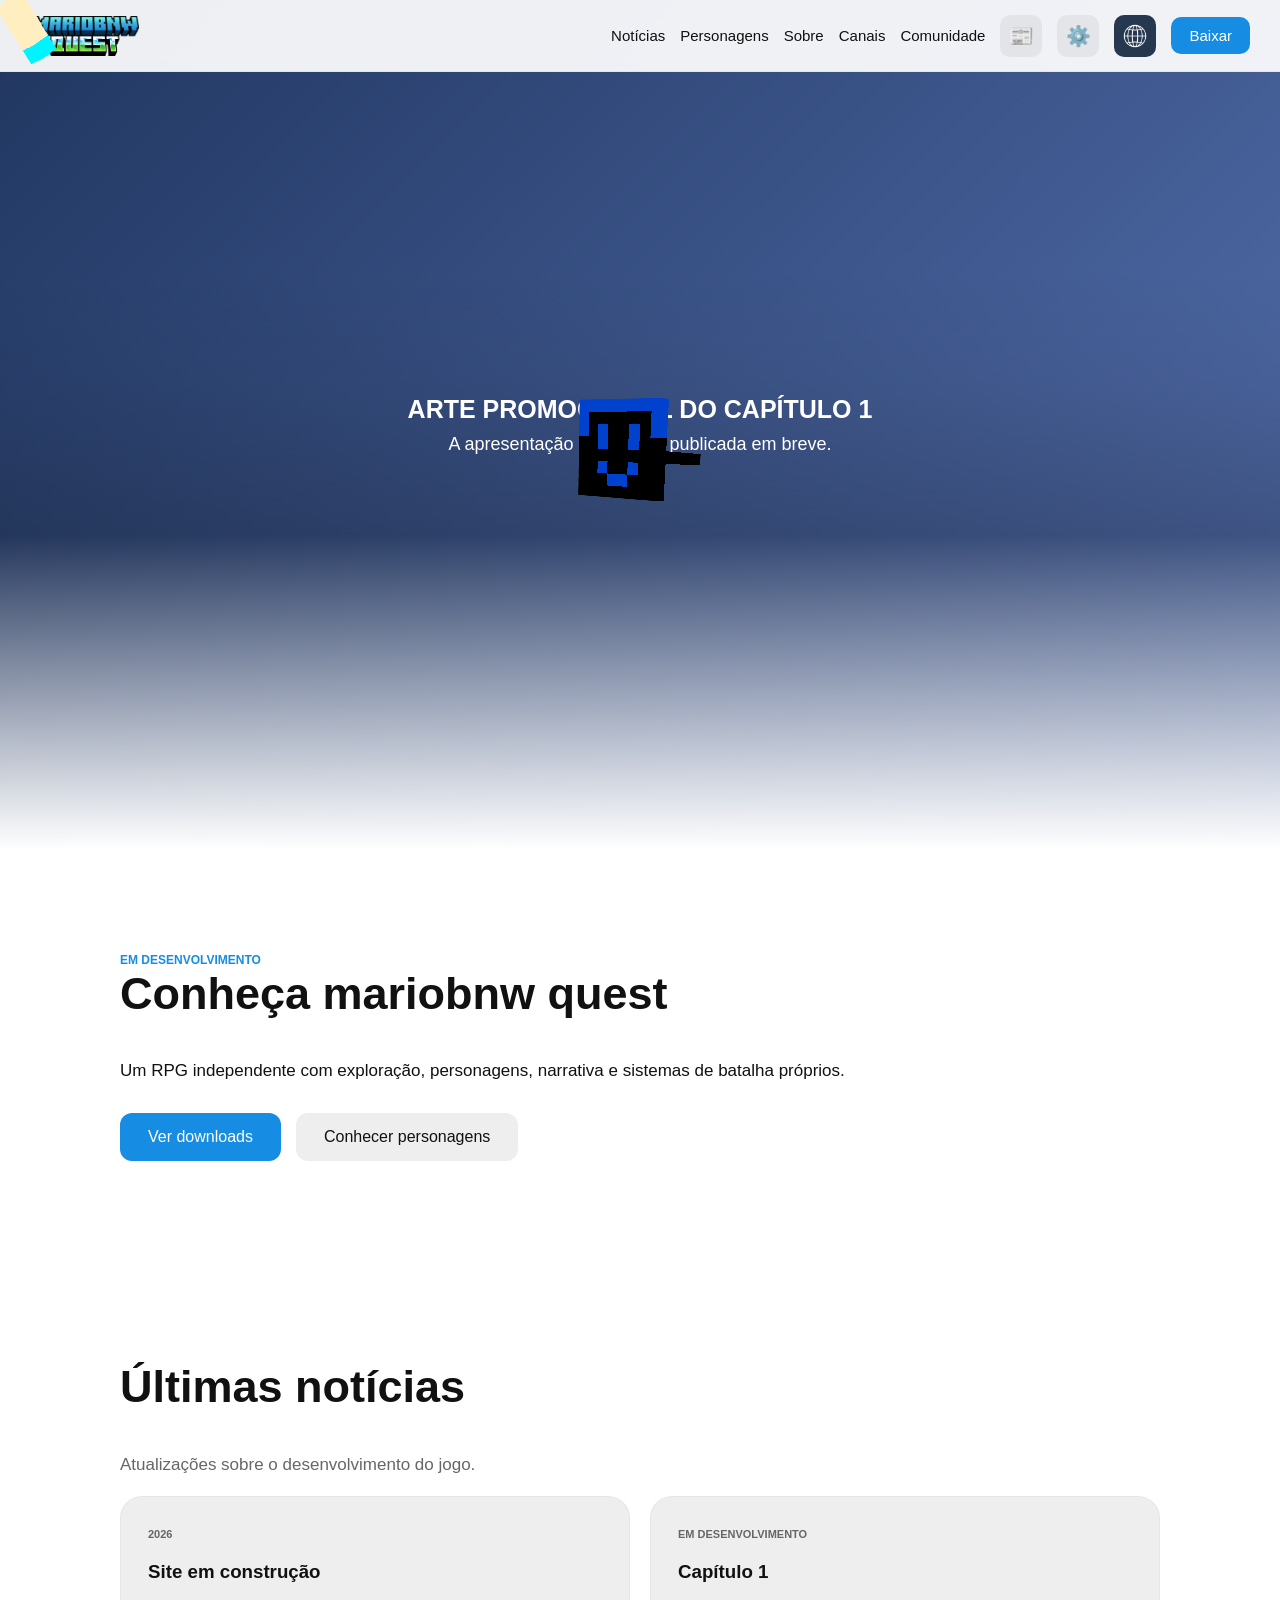
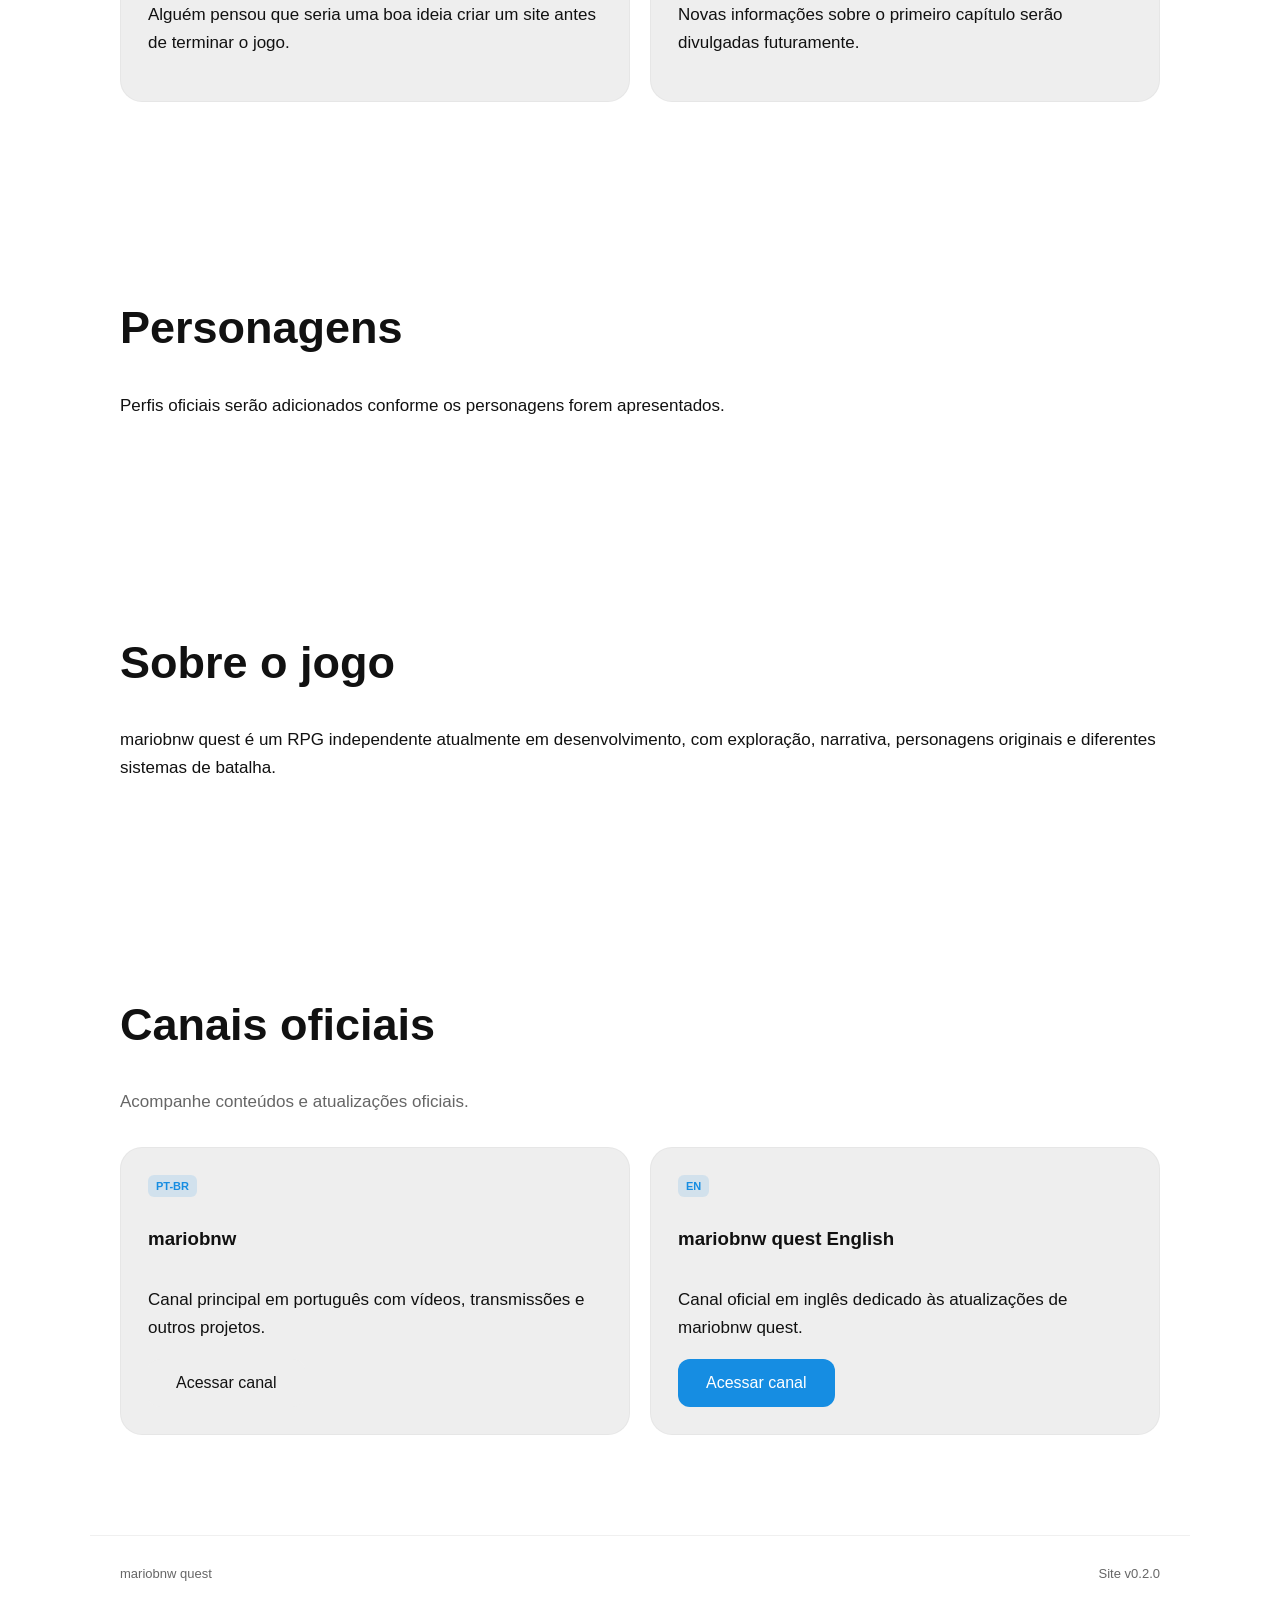
==== index.html @ d0051033 "index.html" ====
<!DOCTYPE html>
<html lang="pt-BR">

<head>
    <meta charset="UTF-8">

    <meta
        name="viewport"
        content="width=device-width, initial-scale=1.0, viewport-fit=cover"
    >

    <meta
        name="description"
        content="Site oficial de mariobnw quest, um RPG baseado em turnos inspirado na série Mario & Luigi."
    >

    <meta
        id="theme-color"
        name="theme-color"
        content="#168de2"
    >

    <title>mariobnw quest</title>

    <link
        id="favicon"
        rel="icon"
        type="image/png"
        href="images/favicon-aberto.png"
    >

    <link
        rel="apple-touch-icon"
        href="images/favicon-aberto.png"
    >

    <link
        rel="stylesheet"
        href="style.css"
    >
</head>


<body>

    <!-- =========================================
         TRANSIÇÃO SECRETA
    ========================================== -->

    <div
        id="transicao-secreta"
        aria-hidden="true"
    ></div>


    <!-- =========================================
         AVISO
    ========================================== -->

    <div
        id="aviso-erro"
        class="aviso-erro"
        aria-live="polite"
    >

        <div class="aviso-icone">
            !
        </div>

        <div class="aviso-texto">

            <strong id="aviso-titulo">
                Recurso indisponível
            </strong>

            <span id="aviso-descricao">
                Este recurso ainda não está disponível.
            </span>

        </div>

    </div>


    <!-- =========================================
         ÁUDIO
    ========================================== -->

    <audio
        id="som-erro"
        preload="auto"
    >
        <source
            src="Downloads/erro.mp3"
            type="audio/mpeg"
        >
    </audio>


    <audio
        id="som-click"
        preload="auto"
    >
        <source
            src="Downloads/minecraft-click-menu.mp3"
            type="audio/mpeg"
        >
    </audio>


    <!-- =========================================
         TOPO
    ========================================== -->

    <header class="topo">

        <a
            id="logo-link"
            class="logo-topo"
            href="#inicio"
            aria-label="Voltar ao início"
        >

            <img
                id="logo-site"
                src="images/logo-topo.png"
                alt="mariobnw quest"
                draggable="false"
            >

        </a>


        <nav>

            <a
                href="#noticias"
                data-i18n="menuNoticias"
            >
                Notícias
            </a>


            <a
                href="#personagens"
                data-i18n="menuPersonagens"
            >
                Personagens
            </a>


            <a
                href="#sobre"
                data-i18n="menuSobre"
            >
                Sobre
            </a>


            <a
                href="#canais"
                data-i18n="menuCanais"
            >
                Canais
            </a>


            <button
                id="abrir-comunidade"
                class="link-menu"
                type="button"
                data-i18n="menuComunidade"
            >
                Comunidade
            </button>


            <!-- DEVLOG -->

            <button
                id="abrir-devlog"
                class="botao-hud"
                type="button"
                aria-label="Devlog"
                title="Devlog"
            >
                📰
            </button>


            <!-- CONFIGURAÇÕES -->

            <button
                id="abrir-configuracoes"
                class="botao-hud"
                type="button"
                aria-label="Configurações"
                title="Configurações"
            >
                ⚙️
            </button>


            <!-- IDIOMA -->

            <div class="idioma-container">

                <button
                    id="botao-idioma"
                    class="botao-idioma"
                    type="button"
                    aria-label="Selecionar idioma"
                >

                    <img
                        src="images/globo.png"
                        alt=""
                        draggable="false"
                    >

                </button>


                <div
                    id="menu-idioma"
                    class="menu-idioma"
                >

                    <button
                        class="opcao-idioma"
                        data-lang="pt"
                        type="button"
                    >

                        <img
                            src="images/bandeira-brasil.webp"
                            alt="Brasil"
                        >

                        <span>
                            Português
                        </span>

                    </button>


                    <button
                        class="opcao-idioma"
                        data-lang="en"
                        type="button"
                    >

                        <img
                            src="images/bandeira-eua.png"
                            alt="United States"
                        >

                        <span>
                            English
                        </span>

                    </button>

                </div>

            </div>


            <!-- DOWNLOAD -->

            <button
                id="abrir-downloads"
                class="menu-download"
                type="button"
                data-i18n="menuBaixar"
            >
                Baixar
            </button>

        </nav>

    </header>


    <!-- =========================================
         SITE
    ========================================== -->

    <main id="conteudo-site">


        <!-- HERO -->

        <section
            class="hero"
            id="inicio"
        >

            <div class="hero-conteudo">

                <p data-i18n="heroTitulo">
                    ARTE PROMOCIONAL DO CAPÍTULO 1
                </p>

                <span data-i18n="heroTexto">
                    A apresentação oficial será publicada em breve.
                </span>

            </div>

        </section>


        <!-- INTRO -->

        <section class="conteudo">

            <span
                class="mini-etiqueta"
                data-i18n="projetoEtiqueta"
            >
                EM DESENVOLVIMENTO
            </span>


            <h2 data-i18n="bemVindo">
                Conheça mariobnw quest
            </h2>


            <p data-i18n="descricaoInicial">
                Um RPG baseado em turnos inspirado na série Mario & Luigi,
                com personagens, história e sistemas próprios.
            </p>


            <div class="botoes">

                <button
                    id="botao-ver-downloads"
                    class="botao botao-principal"
                    type="button"
                    data-i18n="botaoBaixar"
                >
                    Ver downloads
                </button>


                <a
                    class="botao"
                    href="#personagens"
                    data-i18n="botaoPersonagens"
                >
                    Conhecer personagens
                </a>

            </div>

        </section>


        <!-- =========================================
             NOTÍCIAS
        ========================================== -->

        <section
            class="conteudo"
            id="noticias"
        >

            <h2 data-i18n="noticiasTitulo">
                Últimas notícias
            </h2>


            <p
                class="secao-descricao"
                data-i18n="noticiasDescricao"
            >
                Atualizações sobre o desenvolvimento do jogo.
            </p>


            <div class="cards">

                <article class="card">

                    <span class="card-data">
                        2026
                    </span>

                    <h3 data-i18n="noticia1Titulo">
                        Site em construção
                    </h3>

                    <p data-i18n="noticia1Texto">
                        Alguém pensou que seria uma boa ideia criar
                        um site antes de terminar o jogo.
                    </p>

                </article>


                <article class="card">

                    <span
                        class="card-data"
                        data-i18n="noticia2Etiqueta"
                    >
                        EM DESENVOLVIMENTO
                    </span>

                    <h3 data-i18n="noticia2Titulo">
                        Capítulo 1
                    </h3>

                    <p data-i18n="noticia2Texto">
                        Novas informações sobre o primeiro capítulo
                        serão divulgadas futuramente.
                    </p>

                </article>

            </div>

        </section>


        <!-- =========================================
             PERSONAGENS
        ========================================== -->

        <section
            class="conteudo"
            id="personagens"
        >

            <h2 data-i18n="personagensTitulo">
                Personagens
            </h2>

            <p data-i18n="personagensTexto">
                Perfis oficiais serão adicionados conforme
                os personagens forem apresentados.
            </p>

        </section>


        <!-- =========================================
             SOBRE
        ========================================== -->

        <section
            class="conteudo"
            id="sobre"
        >

            <h2 data-i18n="sobreTitulo">
                Sobre o jogo
            </h2>

            <p data-i18n="sobreTexto">
                mariobnw quest é um RPG baseado em turnos inspirado
                na série Mario & Luigi, com personagens, história
                e sistemas próprios.
            </p>

        </section>


        <!-- =========================================
             CANAIS
        ========================================== -->

        <section
            class="conteudo"
            id="canais"
        >

            <h2 data-i18n="canaisTitulo">
                Canais oficiais
            </h2>


            <p
                class="secao-descricao"
                data-i18n="canaisTexto"
            >
                Acompanhe conteúdos e atualizações oficiais.
            </p>


            <div class="cards canais-grid">

                <article class="card canal-card">

                    <span class="canal-idioma">
                        PT-BR
                    </span>

                    <h3>
                        mariobnw
                    </h3>

                    <p data-i18n="canalPrincipalTexto">
                        Canal principal em português com vídeos,
                        transmissões e outros projetos.
                    </p>

                    <a
                        class="botao"
                        href="https://youtube.com/@mariobnw"
                        target="_blank"
                        rel="noopener noreferrer"
                        data-i18n="verCanal"
                    >
                        Acessar canal
                    </a>

                </article>


                <article class="card canal-card">

                    <span class="canal-idioma">
                        EN
                    </span>

                    <h3>
                        mariobnw quest English
                    </h3>

                    <p data-i18n="canalEnglishTexto">
                        Canal oficial em inglês dedicado às
                        atualizações de mariobnw quest.
                    </p>

                    <a
                        class="botao botao-principal"
                        href="https://youtube.com/@bnw_quest_english"
                        target="_blank"
                        rel="noopener noreferrer"
                        data-i18n="visitarCanalEnglish"
                    >
                        Acessar canal
                    </a>

                </article>

            </div>

        </section>

    </main>


    <!-- =========================================
         RODAPÉ
    ========================================== -->

    <footer class="rodape-site">

        <span>
            mariobnw quest
        </span>

        <span id="versao-site">
            Site v0.3.0
        </span>

    </footer>


    <!-- =========================================
         COMUNIDADE
    ========================================== -->

    <div
        id="overlay-comunidade"
        class="overlay-modal"
        aria-hidden="true"
    >

        <div
            id="modal-comunidade"
            class="modal-base"
        >

            <button
                id="fechar-comunidade"
                class="fechar-modal"
                type="button"
            >
                ×
            </button>


            <span
                class="modal-etiqueta"
                data-i18n="comunidadeEtiqueta"
            >
                COMUNIDADE
            </span>


            <h2 data-i18n="comunidadeTitulo">
                Comunidade
            </h2>


            <p
                class="modal-descricao"
                data-i18n="comunidadeTexto"
            >
                Acesse os espaços oficiais da comunidade.
            </p>


            <div class="opcoes-comunidade">

                <button
                    id="comunidade-youtube"
                    class="opcao-comunidade disponivel"
                    type="button"
                >

                    <div class="icone-comunidade">

                        <img
                            src="images/youtube.png"
                            alt="YouTube"
                        >

                    </div>

                    <strong>
                        YouTube
                    </strong>

                    <span data-i18n="youtubeTexto">
                        Publicações, novidades e sugestões.
                    </span>

                    <small
                        class="status status-disponivel"
                        data-i18n="statusDisponivel"
                    >
                        DISPONÍVEL
                    </small>

                </button>


                <button
                    class="opcao-comunidade bloqueado recurso-bloqueado"
                    type="button"
                >

                    <div class="icone-comunidade">

                        <img
                            src="images/discord.png"
                            alt="Discord"
                        >

                    </div>

                    <strong>
                        Discord
                    </strong>

                    <span data-i18n="discordTexto">
                        Teorias, fanarts, sugestões e comunidade.
                    </span>

                    <small
                        class="status status-bloqueado"
                        data-i18n="comingSoon"
                    >
                        EM BREVE
                    </small>

                </button>

            </div>

        </div>

    </div>


    <!-- =========================================
         DEVLOG
    ========================================== -->

    <div
        id="overlay-devlog"
        class="overlay-modal"
        aria-hidden="true"
    >

        <div
            id="modal-devlog"
            class="modal-base modal-devlog"
        >

            <button
                id="fechar-devlog"
                class="fechar-modal"
                type="button"
            >
                ×
            </button>


            <span class="modal-etiqueta">
                DEVLOG
            </span>


            <h2 data-i18n="devlogTitulo">
                Diário de desenvolvimento
            </h2>


            <p
                class="modal-descricao"
                data-i18n="devlogDescricao"
            >
                Atualizações sobre o desenvolvimento
                de mariobnw quest e seu site.
            </p>


            <div class="devlog-progresso">

                <span data-i18n="devlogDemo">
                    Demo Beta 0.1
                </span>

                <strong id="devlog-progresso">
                    0%
                </strong>

            </div>


            <div class="devlog-lista">

                <article class="devlog-post">

                    <span class="devlog-data">
                        28/09/2026
                    </span>

                    <h3 data-i18n="devlogPost1Titulo">
                        Site v0.3.0
                    </h3>

                    <p data-i18n="devlogPost1Texto">
                        Configurações, Devlog, central de downloads,
                        melhorias mobile e novos detalhes interativos.
                    </p>

                </article>


                <article class="devlog-post">

                    <span class="devlog-data">
                        28/09/2026
                    </span>

                    <h3 data-i18n="devlogPost2Titulo">
                        Demo Beta 0.1
                    </h3>

                    <p data-i18n="devlogPost2Texto">
                        A primeira build de teste está planejada,
                        mas seu desenvolvimento ainda não começou.
                    </p>

                </article>


                <article class="devlog-post">

                    <span class="devlog-data">
                        28/09/2026
                    </span>

                    <h3 data-i18n="devlogPost3Titulo">
                        Comunidade
                    </h3>

                    <p data-i18n="devlogPost3Texto">
                        A área de comunidade conecta o site
                        aos canais oficiais.
                    </p>

                </article>

            </div>

        </div>

    </div>


    <!-- =========================================
         DOWNLOADS
    ========================================== -->

    <div
        id="overlay-downloads"
        class="overlay-modal"
        aria-hidden="true"
    >

        <div
            id="modal-downloads"
            class="modal-base modal-downloads"
        >

            <button
                id="fechar-downloads"
                class="fechar-modal"
                type="button"
            >
                ×
            </button>


            <span
                class="modal-etiqueta"
                data-i18n="downloadsEtiqueta"
            >
                DOWNLOADS
            </span>


            <h2 data-i18n="downloadsTitulo">
                Downloads
            </h2>


            <p
                class="modal-descricao"
                data-i18n="downloadsDescricao"
            >
                Demos públicas e versões experimentais.
            </p>


            <!-- =====================================
                 DEMO PÚBLICA
            ====================================== -->

            <section class="download-bloco">

                <div class="download-bloco-topo">

                    <div>

                        <span class="build-tipo">
                            PUBLIC DEMO
                        </span>

                        <h3 data-i18n="demoPublicaTitulo">
                            Demo pública
                        </h3>

                    </div>


                    <span
                        class="build-status indisponivel"
                        data-i18n="statusEmDesenvolvimento"
                    >
                        EM DESENVOLVIMENTO
                    </span>

                </div>


                <p data-i18n="demoPublicaTexto">
                    A demo pública ainda não está disponível.
                </p>


                <div class="plataformas">

                    <span>
                        PC
                        <small data-i18n="plataformaPlanejada">
                            PLANEJADO
                        </small>
                    </span>


                    <span>
                        Android
                        <small data-i18n="plataformaPlanejada">
                            PLANEJADO
                        </small>
                    </span>


                    <span class="plataforma-nao">
                        Linux
                        <small data-i18n="plataformaNaoPlanejada">
                            NÃO PLANEJADO AINDA
                        </small>
                    </span>


                    <span class="plataforma-nao">
                        macOS
                        <small data-i18n="plataformaNaoPlanejada">
                            NÃO PLANEJADO AINDA
                        </small>
                    </span>

                </div>


                <button
                    id="botao-demo-indisponivel"
                    class="botao botao-bloqueado"
                    type="button"
                    data-i18n="downloadIndisponivel"
                >
                    INDISPONÍVEL
                </button>

            </section>


            <!-- =====================================
                 BETA 0.1
            ====================================== -->

            <section class="download-bloco">

                <div class="download-bloco-topo">

                    <div>

                        <span class="build-tipo">
                            TEST BUILD
                        </span>

                        <h3>
                            Demo Beta 0.1
                        </h3>

                    </div>


                    <span
                        class="build-status indisponivel"
                        data-i18n="buildStatus"
                    >
                        INDISPONÍVEL
                    </span>

                </div>


                <p data-i18n="buildDescricao">
                    Primeira build de teste planejada
                    para mariobnw quest.
                </p>


                <!-- PROGRESSO -->

                <div class="progresso-demo">

                    <div class="progresso-cabecalho">

                        <strong data-i18n="progressoTitulo">
                            Progresso da Demo Beta 0.1
                        </strong>

                        <span id="progresso-porcentagem">
                            0%
                        </span>

                    </div>


                    <div class="progresso-barra">

                        <div
                            id="progresso-preenchimento"
                            class="progresso-preenchimento"
                        ></div>

                    </div>


                    <span
                        id="progresso-status"
                        class="progresso-status"
                    >
                        O desenvolvimento ainda não começou.
                    </span>

                </div>


                <!-- AVISO DAS PLATAFORMAS -->

                <div class="build-aviso-plataforma">

                    <strong data-i18n="buildPlataformasTitulo">
                        Sobre plataformas das builds de teste
                    </strong>

                    <p data-i18n="buildPlataformasTexto">
                        As builds beta normais serão disponibilizadas
                        apenas para PC. Android, Linux e macOS não receberão
                        essas versões, exceto em builds específicas
                        anunciadas separadamente.
                    </p>

                </div>


                <!-- INFORMAÇÕES -->

                <div class="build-info">

                    <div>

                        <strong data-i18n="buildObjetivoTitulo">
                            Objetivo
                        </strong>

                        <p data-i18n="buildObjetivoTexto">
                            Testar a base da demo, incluindo movimentação,
                            interface inicial e sistemas fundamentais.
                        </p>

                    </div>


                    <div>

                        <strong data-i18n="buildChangelogTitulo">
                            Changelog
                        </strong>

                        <ul>

                            <li data-i18n="buildChangelog1">
                                Estrutura inicial da demo.
                            </li>

                            <li data-i18n="buildChangelog2">
                                Sistemas básicos.
                            </li>

                            <li data-i18n="buildChangelog3">
                                Conteúdo visual provisório.
                            </li>

                        </ul>

                    </div>


                    <div>

                        <strong data-i18n="buildBugsTitulo">
                            Bugs conhecidos
                        </strong>

                        <p data-i18n="buildBugsTexto">
                            A build ainda não foi criada.
                        </p>

                    </div>

                </div>


                <!-- PLATAFORMAS DA BETA -->

                <div class="plataformas">

                    <span>

                        PC

                        <small data-i18n="statusIndisponivel">
                            INDISPONÍVEL
                        </small>

                    </span>


                    <span class="plataforma-nao">

                        Android

                        <small data-i18n="betaNaoDisponivel">
                            NÃO DISPONÍVEL
                        </small>

                    </span>


                    <span class="plataforma-nao">

                        Linux

                        <small data-i18n="betaNaoDisponivel">
                            NÃO DISPONÍVEL
                        </small>

                    </span>


                    <span class="plataforma-nao">

                        macOS

                        <small data-i18n="betaNaoDisponivel">
                            NÃO DISPONÍVEL
                        </small>

                    </span>

                </div>


                <button
                    id="botao-build-indisponivel"
                    class="botao botao-bloqueado"
                    type="button"
                    data-i18n="buildBotao"
                >
                    INDISPONÍVEL
                </button>

            </section>

        </div>

    </div>


    <!-- =========================================
         CONFIGURAÇÕES
    ========================================== -->

    <div
        id="overlay-configuracoes"
        class="overlay-modal"
        aria-hidden="true"
    >

        <div
            id="modal-configuracoes"
            class="modal-base modal-configuracoes"
        >

            <button
                id="fechar-configuracoes"
                class="fechar-modal"
                type="button"
            >
                ×
            </button>


            <span
                class="modal-etiqueta"
                data-i18n="configEtiqueta"
            >
                CONFIGURAÇÕES
            </span>


            <h2 data-i18n="configTitulo">
                Configurações
            </h2>


            <div class="lista-configuracoes">

                <!-- SOM -->

                <div class="config-item">

                    <div>

                        <strong data-i18n="configSomTitulo">
                            Sons
                        </strong>

                        <span data-i18n="configSomTexto">
                            Sons de clique e efeitos sonoros.
                        </span>

                    </div>


                    <button
                        id="toggle-som"
                        class="toggle-config ativo"
                        type="button"
                    >
                        ON
                    </button>

                </div>


                <!-- EFEITOS -->

                <div class="config-item">

                    <div>

                        <strong data-i18n="configEfeitosTitulo">
                            Efeitos
                        </strong>

                        <span data-i18n="configEfeitosTexto">
                            Animações, tremores e efeitos visuais.
                        </span>

                    </div>


                    <button
                        id="toggle-efeitos"
                        class="toggle-config ativo"
                        type="button"
                    >
                        ON
                    </button>

                </div>


                <!-- TEMA SECRETO -->

                <div
                    id="config-tema"
                    class="config-item config-tema oculto"
                >

                    <div>

                        <strong data-i18n="configTemaTitulo">
                            Tema
                        </strong>

                        <span data-i18n="configTemaTexto">
                            Escolha a identidade visual do site.
                        </span>

                    </div>


                    <div class="botoes-tema">

                        <button
                            id="tema-mariobnw"
                            class="tema-botao"
                            type="button"
                        >
                            mariobnw
                        </button>


                        <button
                            id="tema-uno"
                            class="tema-botao"
                            type="button"
                        >
                            mario.uno
                        </button>

                    </div>

                </div>

            </div>


            <!-- 10 CLIQUES AQUI -->

            <div
                id="rodape-configuracoes"
                class="rodape-configuracoes"
            >

                <span id="versao-configuracoes">
                    mariobnw quest • Site v0.3.0
                </span>

            </div>

        </div>

    </div>


    <!-- =========================================
         BNW
    ========================================== -->

    <div id="bnw-container">

        <img
            id="mascara-bnw"
            src="images/mascara-normal.png"
            alt="Máscara do mariobnw"
            draggable="false"
        >

    </div>


    <!-- =========================================
         MÃO
    ========================================== -->

    <div id="cursor-mao">

        <img
            id="cursor-imagem"
            src="images/mouse-normal.png"
            alt=""
            draggable="false"
        >

    </div>


    <script src="script.js"></script>

</body>

</html>
---- style.css ----
/* ==========================================
   CORES
========================================== */

:root {

    --fundo: #ffffff;

    --texto: #111111;

    --texto-secundario: #666666;

    --topo:
        rgba(255,255,255,0.92);

    --card:
        #eeeeee;

    --fade-final:
        #ffffff;

    --azul:
        #168de2;

    --azul-hover:
        #32a8f8;

    --erro:
        #d93535;

    --erro-fundo:
        rgba(255,255,255,0.97);

}


/* DARK */

@media (prefers-color-scheme: dark) {

    :root {

        --fundo: #050505;

        --texto: #ffffff;

        --texto-secundario: #aaaaaa;

        --topo:
            rgba(10,10,14,0.93);

        --card:
            #181818;

        --fade-final:
            #050505;

        --erro-fundo:
            rgba(20,20,23,0.98);

    }

}


/* ==========================================
   TEMA VERDE
========================================== */

body.modo-secreto {

    --azul:
        #2fbd59;

    --azul-hover:
        #57df7c;

}


body.modo-secreto .hero {

    background:
        linear-gradient(
            135deg,
            #102d19,
            #3a9d5c
        );

}


body.modo-secreto .botao-idioma {

    background:
        #1d4228;

}


body.modo-secreto .card:hover {

    border-color:
        rgba(47,189,89,0.40);

}


/* ==========================================
   GERAL
========================================== */

* {

    box-sizing:
        border-box;

    cursor:
        none !important;

}


html {

    scroll-behavior:
        smooth;

}


body {

    margin:
        0;

    background:
        var(--fundo);

    color:
        var(--texto);

    font-family:
        Arial,
        Helvetica,
        sans-serif;

    overflow-x:
        hidden;

}


body.modal-aberto {

    overflow:
        hidden;

}


button,
a {

    font-family:
        inherit;

}


/* ==========================================
   TRANSIÇÃO PRETA
========================================== */

#transicao-secreta {

    position:
        fixed;

    inset:
        0;

    background:
        #000000;

    opacity:
        0;

    pointer-events:
        none;

    z-index:
        100000;

    transition:
        opacity 0.45s ease;

}


#transicao-secreta.ativa {

    opacity:
        1;

}


/* ==========================================
   AVISO
========================================== */

.aviso-erro {

    position:
        fixed;

    top:
        90px;

    left:
        50%;

    transform:
        translate(-50%,-25px)
        scale(0.96);

    display:
        flex;

    align-items:
        center;

    gap:
        14px;

    min-width:
        340px;

    max-width:
        calc(100vw - 40px);

    padding:
        14px 18px;

    background:
        var(--erro-fundo);

    color:
        var(--texto);

    border:
        1px solid
        rgba(128,128,128,0.18);

    border-left:
        5px solid
        var(--erro);

    border-radius:
        14px;

    box-shadow:
        0 14px 40px
        rgba(0,0,0,0.28);

    opacity:
        0;

    pointer-events:
        none;

    z-index:
        30000;

    transition:
        opacity 0.2s ease,
        transform 0.2s ease;

}


.aviso-erro.visivel {

    opacity:
        1;

    transform:
        translate(-50%,0)
        scale(1);

}


.aviso-icone {

    width:
        34px;

    height:
        34px;

    display:
        flex;

    align-items:
        center;

    justify-content:
        center;

    border-radius:
        50%;

    background:
        var(--erro);

    color:
        white;

    font-size:
        21px;

    font-weight:
        bold;

}


.aviso-texto {

    display:
        flex;

    flex-direction:
        column;

    gap:
        3px;

}


.aviso-texto span {

    color:
        var(--texto-secundario);

    font-size:
        13px;

}


/* ==========================================
   TOPO
========================================== */

.topo {

    position:
        fixed;

    top:
        0;

    left:
        0;

    width:
        100%;

    height:
        72px;

    display:
        flex;

    align-items:
        center;

    justify-content:
        space-between;

    padding:
        0 30px;

    background:
        var(--topo);

    backdrop-filter:
        blur(15px);

    border-bottom:
        1px solid
        rgba(128,128,128,0.10);

    z-index:
        1000;

}


/* LOGO */

.logo-topo {

    position:
        relative;

    display:
        flex;

    align-items:
        center;

    text-decoration:
        none;

}


.logo-topo img {

    height:
        40px;

    width:
        auto;

    display:
        block;

}


/* glitch da logo */

.logo-topo.logo-glitch img {

    animation:
        glitchLogo
        0.65s steps(2,end);

}


@keyframes glitchLogo {

    0% {

        transform:
            translate(0);

        filter:
            none;

    }

    15% {

        transform:
            translate(-5px,2px);

        filter:
            drop-shadow(
                4px 0 #ff00ff
            )
            drop-shadow(
                -4px 0 #00ffff
            );

    }

    35% {

        transform:
            translate(5px,-2px);

    }

    55% {

        transform:
            translate(-3px,0);

        filter:
            drop-shadow(
                3px 0 #00ff66
            )
            drop-shadow(
                -3px 0 #ff0055
            );

    }

    75% {

        transform:
            translate(3px,1px);

    }

    100% {

        transform:
            translate(0);

        filter:
            none;

    }

}


/* partículas */

.logo-particula {

    position:
        absolute;

    width:
        5px;

    height:
        5px;

    pointer-events:
        none;

    z-index:
        5000;

    animation:
        particulaGlitch
        0.6s ease-out
        forwards;

}


@keyframes particulaGlitch {

    from {

        opacity:
            1;

        transform:
            translate(0,0)
            scale(1);

    }

    to {

        opacity:
            0;

        transform:
            translate(
                var(--x),
                var(--y)
            )
            scale(0);

    }

}


/* NAV */

nav {

    display:
        flex;

    align-items:
        center;

    gap:
        15px;

}


nav > a,
.link-menu {

    color:
        var(--texto);

    background:
        none;

    border:
        none;

    padding:
        0;

    text-decoration:
        none;

    font-size:
        15px;

}


.menu-download {

    padding:
        10px 18px;

    border:
        none;

    background:
        var(--azul);

    color:
        white;

    border-radius:
        10px;

    font-size:
        15px;

}


/* HUD */

.botao-hud {

    width:
        42px;

    height:
        42px;

    display:
        flex;

    align-items:
        center;

    justify-content:
        center;

    border:
        none;

    border-radius:
        10px;

    background:
        rgba(128,128,128,0.12);

    color:
        var(--texto);

    font-size:
        20px;

}


/* ==========================================
   IDIOMA
========================================== */

.idioma-container {

    position:
        relative;

}


.botao-idioma {

    width:
        42px;

    height:
        42px;

    padding:
        7px;

    border:
        none;

    border-radius:
        10px;

    background:
        #26384f;

}


.botao-idioma img {

    width:
        100%;

    height:
        100%;

    object-fit:
        contain;

}


.menu-idioma {

    position:
        absolute;

    top:
        52px;

    right:
        0;

    width:
        195px;

    padding:
        8px;

    display:
        flex;

    flex-direction:
        column;

    gap:
        4px;

    background:
        var(--topo);

    border:
        1px solid
        rgba(128,128,128,0.18);

    border-radius:
        14px;

    box-shadow:
        0 14px 35px
        rgba(0,0,0,0.25);

    opacity:
        0;

    transform:
        translateY(-8px);

    pointer-events:
        none;

    transition:
        0.18s ease;

}


.menu-idioma.aberto {

    opacity:
        1;

    transform:
        translateY(0);

    pointer-events:
        auto;

}


.opcao-idioma {

    display:
        flex;

    align-items:
        center;

    gap:
        11px;

    padding:
        10px;

    border:
        none;

    border-radius:
        9px;

    background:
        transparent;

    color:
        var(--texto);

}


.opcao-idioma img {

    width:
        30px;

    height:
        20px;

    object-fit:
        cover;

}


/* ==========================================
   HERO
========================================== */

.hero {

    position:
        relative;

    min-height:
        850px;

    display:
        flex;

    align-items:
        center;

    justify-content:
        center;

    overflow:
        hidden;

    background:
        linear-gradient(
            135deg,
            #203660,
            #5874b4
        );

    transition:
        background 0.6s ease;

}


.hero-conteudo {

    position:
        relative;

    z-index:
        2;

    padding:
        30px;

    color:
        white;

    text-align:
        center;

}


.hero-conteudo p {

    margin:
        0 0 10px;

    font-size:
        25px;

    font-weight:
        bold;

}


.hero-conteudo span {

    font-size:
        18px;

}


.hero::after {

    content:
        "";

    position:
        absolute;

    left:
        0;

    bottom:
        0;

    width:
        100%;

    height:
        700px;

    background:
        linear-gradient(
            to bottom,
            transparent 0%,
            transparent 17%,
            rgba(0,0,0,0.06) 32%,
            rgba(0,0,0,0.22) 55%,
            var(--fade-final) 100%
        );

    pointer-events:
        none;

}


/* ==========================================
   CONTEÚDO
========================================== */

.conteudo {

    max-width:
        1100px;

    margin:
        auto;

    padding:
        100px 30px;

}


.conteudo h2 {

    margin-top:
        0;

    font-size:
        clamp(
            32px,
            5vw,
            45px
        );

}


.conteudo p {

    font-size:
        17px;

    line-height:
        1.65;

}


.secao-descricao {

    color:
        var(--texto-secundario);

    max-width:
        720px;

}


.mini-etiqueta {

    color:
        var(--azul);

    font-size:
        12px;

    font-weight:
        bold;

}


/* ==========================================
   BOTÕES
========================================== */

.botoes {

    display:
        flex;

    flex-wrap:
        wrap;

    gap:
        15px;

    margin-top:
        28px;

}


.botao {

    display:
        inline-block;

    padding:
        15px 28px;

    border:
        none;

    border-radius:
        12px;

    background:
        #eeeeee;

    color:
        #111111;

    text-decoration:
        none;

    font-size:
        16px;

}


.botao-principal {

    background:
        var(--azul);

    color:
        white;

}


.botao-bloqueado {

    background:
        #2a2a2a;

    color:
        #888888;

}


/* ==========================================
   CARDS
========================================== */

.cards {

    display:
        grid;

    grid-template-columns:
        repeat(
            auto-fit,
            minmax(280px,1fr)
        );

    gap:
        20px;

}


.card {

    padding:
        27px;

    background:
        var(--card);

    border:
        1px solid
        rgba(128,128,128,0.07);

    border-radius:
        22px;

}


.card-data {

    color:
        var(--texto-secundario);

    font-size:
        11px;

    font-weight:
        bold;

}


.canais-grid {

    margin-top:
        30px;

}


.canal-card {

    display:
        flex;

    flex-direction:
        column;

    align-items:
        flex-start;

}


.canal-card .botao {

    margin-top:
        auto;

}


.canal-idioma {

    padding:
        5px 8px;

    margin-bottom:
        13px;

    background:
        rgba(22,141,226,0.13);

    color:
        var(--azul);

    border-radius:
        6px;

    font-size:
        11px;

    font-weight:
        bold;

}


/* ==========================================
   RODAPÉ
========================================== */

.rodape-site {

    max-width:
        1100px;

    margin:
        auto;

    padding:
        30px;

    display:
        flex;

    justify-content:
        space-between;

    border-top:
        1px solid
        rgba(128,128,128,0.12);

    color:
        var(--texto-secundario);

    font-size:
        13px;

}


/* ==========================================
   MODAIS
========================================== */

.overlay-modal {

    position:
        fixed;

    inset:
        0;

    display:
        flex;

    align-items:
        center;

    justify-content:
        center;

    padding:
        30px;

    overflow-y:
        auto;

    -webkit-overflow-scrolling:
        touch;

    background:
        rgba(0,0,0,0.72);

    backdrop-filter:
        blur(8px);

    opacity:
        0;

    pointer-events:
        none;

    z-index:
        9000;

    transition:
        opacity 0.25s ease;

}


.overlay-modal.aberto {

    opacity:
        1;

    pointer-events:
        auto;

}


.modal-base {

    position:
        relative;

    width:
        min(850px,100%);

    padding:
        46px;

    background:
        #0d0f14;

    color:
        white;

    border:
        1px solid
        rgba(255,255,255,0.1);

    border-radius:
        30px;

    box-shadow:
        0 30px 90px
        rgba(0,0,0,0.55);

}


.fechar-modal {

    position:
        absolute;

    top:
        18px;

    right:
        20px;

    width:
        42px;

    height:
        42px;

    border:
        none;

    border-radius:
        50%;

    background:
        rgba(255,255,255,0.08);

    color:
        white;

    font-size:
        28px;

    z-index:
        50;

}


.modal-etiqueta {

    display:
        inline-block;

    padding:
        7px 11px;

    margin-bottom:
        13px;

    background:
        #20242d;

    border-radius:
        7px;

    color:
        #d4d4d4;

    font-size:
        12px;

    font-weight:
        bold;

}


.modal-base h2 {

    margin-top:
        0;

    font-size:
        clamp(
            32px,
            5vw,
            46px
        );

}


.modal-descricao {

    color:
        #aaaeb7;

    line-height:
        1.6;

}


/* ==========================================
   COMUNIDADE
========================================== */

.opcoes-comunidade {

    display:
        grid;

    grid-template-columns:
        repeat(2,1fr);

    gap:
        16px;

    margin-top:
        30px;

}


.opcao-comunidade {

    min-height:
        230px;

    display:
        flex;

    flex-direction:
        column;

    align-items:
        flex-start;

    gap:
        10px;

    padding:
        24px;

    border:
        1px solid
        rgba(255,255,255,0.08);

    border-radius:
        20px;

    background:
        #151821;

    color:
        white;

    text-align:
        left;

}


.opcao-comunidade.bloqueado {

    color:
        #777b84;

    background:
        #111216;

}


.icone-comunidade {

    width:
        72px;

    height:
        72px;

}


.icone-comunidade img {

    max-width:
        100%;

    max-height:
        100%;

}


.status {

    margin-top:
        auto;

    padding:
        6px 9px;

    border-radius:
        7px;

    font-size:
        10px;

    font-weight:
        bold;

}


.status-disponivel {

    background:
        rgba(31,177,92,0.15);

    color:
        #52dd8c;

}


.status-bloqueado {

    background:
        rgba(217,53,53,0.13);

    color:
        #d06060;

}


/* ==========================================
   DEVLOG
========================================== */

.modal-devlog {

    width:
        min(720px,100%);

}


.devlog-progresso {

    display:
        flex;

    align-items:
        center;

    justify-content:
        space-between;

    margin:
        28px 0;

    padding:
        16px 18px;

    border-radius:
        14px;

    background:
        #151821;

}


.devlog-progresso strong {

    color:
        var(--azul);

}


.devlog-lista {

    display:
        flex;

    flex-direction:
        column;

    gap:
        15px;

}


.devlog-post {

    padding:
        20px;

    background:
        #151821;

    border:
        1px solid
        rgba(255,255,255,0.06);

    border-radius:
        16px;

}


.devlog-post h3 {

    margin:
        7px 0;

}


.devlog-post p {

    margin:
        0;

    color:
        #a7abb3;

    line-height:
        1.55;

}


.devlog-data {

    color:
        var(--azul);

    font-size:
        11px;

    font-weight:
        bold;

}


/* ==========================================
   DOWNLOAD CENTER
========================================== */

.modal-downloads {

    width:
        min(900px,100%);

}


.download-bloco {

    margin-top:
        24px;

    padding:
        26px;

    background:
        #151821;

    border:
        1px solid
        rgba(255,255,255,0.07);

    border-radius:
        22px;

}


.download-bloco-topo {

    display:
        flex;

    align-items:
        flex-start;

    justify-content:
        space-between;

    gap:
        20px;

}


.download-bloco-topo h3 {

    margin:
        7px 0;

    font-size:
        25px;

}


.build-tipo {

    color:
        var(--azul);

    font-size:
        11px;

    font-weight:
        bold;

}


.build-status {

    padding:
        7px 10px;

    border-radius:
        8px;

    font-size:
        11px;

    font-weight:
        bold;

}


.build-status.indisponivel {

    color:
        #d06060;

    background:
        rgba(217,53,53,0.13);

}


/* PROGRESSO */

.progresso-demo {

    margin:
        28px 0;

}


.progresso-cabecalho {

    display:
        flex;

    justify-content:
        space-between;

    margin-bottom:
        10px;

}


#progresso-porcentagem {

    color:
        var(--azul);

    font-weight:
        bold;

}


.progresso-barra {

    height:
        14px;

    overflow:
        hidden;

    background:
        rgba(255,255,255,0.10);

    border-radius:
        999px;

}


.progresso-preenchimento {

    width:
        0%;

    height:
        100%;

    background:
        linear-gradient(
            90deg,
            var(--azul),
            var(--azul-hover)
        );

    border-radius:
        inherit;

    transition:
        width 0.7s ease;

}


.progresso-status {

    display:
        block;

    margin-top:
        8px;

    color:
        #999da6;

    font-size:
        13px;

}


/* ANDROID */

.build-aviso-plataforma {

    margin:
        24px 0;

    padding:
        17px;

    background:
        rgba(22,141,226,0.08);

    border:
        1px solid
        rgba(22,141,226,0.20);

    border-radius:
        14px;

}


.build-aviso-plataforma strong {

    color:
        var(--azul);

}


.build-aviso-plataforma p {

    margin-bottom:
        0;

    color:
        #a7abb3;

    font-size:
        14px;

}


/* INFO */

.build-info {

    display:
        grid;

    grid-template-columns:
        repeat(
            auto-fit,
            minmax(190px,1fr)
        );

    gap:
        14px;

}


.build-info > div {

    padding:
        17px;

    background:
        #111319;

    border-radius:
        14px;

}


.build-info p,
.build-info li {

    color:
        #9ea2aa;

    font-size:
        13px;

    line-height:
        1.5;

}


/* PLATAFORMAS */

.plataformas {

    display:
        flex;

    flex-wrap:
        wrap;

    gap:
        10px;

    margin:
        22px 0;

}


.plataformas > span {

    padding:
        10px 13px;

    background:
        #111319;

    border-radius:
        10px;

    font-weight:
        bold;

}


.plataformas small {

    margin-left:
        7px;

    color:
        #999da6;

    font-size:
        9px;

}


.plataforma-nao small {

    color:
        #d06060;

}


/* ==========================================
   CONFIGURAÇÕES
========================================== */

.modal-configuracoes {

    width:
        min(570px,100%);

}


.lista-configuracoes {

    display:
        flex;

    flex-direction:
        column;

    gap:
        12px;

    margin-top:
        28px;

}


.config-item {

    display:
        flex;

    align-items:
        center;

    justify-content:
        space-between;

    gap:
        20px;

    padding:
        18px;

    background:
        #151821;

    border-radius:
        16px;

}


.config-item > div:first-child {

    display:
        flex;

    flex-direction:
        column;

    gap:
        4px;

}


.config-item span {

    color:
        #999da6;

    font-size:
        13px;

}


.toggle-config {

    min-width:
        62px;

    padding:
        9px 12px;

    border:
        none;

    border-radius:
        999px;

    background:
        #333740;

    color:
        #a9adb5;

    font-weight:
        bold;

}


.toggle-config.ativo {

    background:
        var(--azul);

    color:
        white;

}


/* TEMA */

.config-tema.oculto {

    display:
        none;

}


.botoes-tema {

    display:
        flex;

    gap:
        8px;

}


.tema-botao {

    padding:
        9px 12px;

    border:
        1px solid
        rgba(255,255,255,0.1);

    border-radius:
        10px;

    background:
        #252932;

    color:
        white;

}


.tema-botao.ativo {

    background:
        var(--azul);

}


/* rodapé secreto */

.rodape-configuracoes {

    margin-top:
        28px;

    padding-top:
        18px;

    border-top:
        1px solid
        rgba(255,255,255,0.08);

    color:
        #656973;

    text-align:
        center;

    font-size:
        12px;

    user-select:
        none;

}


/* ==========================================
   BNW
========================================== */

#bnw-container {

    position:
        fixed;

    left:
        50%;

    top:
        50%;

    width:
        170px;

    height:
        170px;

    transform:
        translate(-50%,-50%);

    pointer-events:
        none;

    /*
       Modal fica acima,
       então o BNW escurece junto do fundo.
    */

    z-index:
        8000;

}


#mascara-bnw {

    position:
        absolute;

    width:
        72%;

    height:
        72%;

    left:
        14%;

    top:
        14%;

    object-fit:
        contain;

    image-rendering:
        pixelated;

}


#mascara-bnw.reagindo {

    transform:
        scale(1.12)
        rotate(4deg);

}


/* ==========================================
   MÃO
========================================== */

#cursor-mao {

    position:
        fixed;

    left:
        0;

    top:
        0;

    width:
        72px;

    height:
        72px;

    pointer-events:
        none;

    z-index:
        20000;

    transform:
        translate(-10px,-8px);

}


#cursor-imagem {

    width:
        100%;

    height:
        100%;

    object-fit:
        contain;

    image-rendering:
        pixelated;

}


#cursor-imagem.clicando {

    transform:
        scale(0.82);

}


/* ONDA SÓ EM CLIQUE CLICÁVEL */

#cursor-mao::after {

    content:
        "";

    position:
        absolute;

    left:
        50%;

    top:
        50%;

    width:
        42px;

    height:
        42px;

    border:
        3px solid
        rgba(255,255,255,0.80);

    border-radius:
        50%;

    opacity:
        0;

    pointer-events:
        none;

}


#cursor-mao.onda-clique::after {

    animation:
        ondaCursor
        0.38s ease-out
        forwards;

}


@keyframes ondaCursor {

    0% {

        opacity:
            1;

        transform:
            translate(-50%,-50%)
            scale(0.25);

    }

    100% {

        opacity:
            0;

        transform:
            translate(-50%,-50%)
            scale(1.9);

    }

}


/* ==========================================
   TREMOR
========================================== */

.tremendo {

    animation:
        tremorTela
        0.35s linear;

}


@keyframes tremorTela {

    0% {
        transform:
            translate(0);
    }

    20% {
        transform:
            translate(-7px,2px);
    }

    40% {
        transform:
            translate(7px,-3px);
    }

    60% {
        transform:
            translate(-6px,-2px);
    }

    80% {
        transform:
            translate(6px,3px);
    }

    100% {
        transform:
            translate(0);
    }

}


/* ==========================================
   EFEITOS OFF
========================================== */

/*
   BNW some,
   mas a mão permanece.
*/

body.sem-efeitos #bnw-container {

    display:
        none !important;

}


body.sem-efeitos #cursor-mao {

    display:
        block;

}


body.sem-efeitos #cursor-mao::after {

    display:
        none;

}


/* ==========================================
   TOUCH
========================================== */

@media (hover: none) and (pointer: coarse) {

    * {

        cursor:
            auto !important;

    }


    #bnw-container,
    #cursor-mao {

        display:
            none !important;

    }

}


/* ==========================================
   MOBILE
========================================== */

@media (max-width: 900px) {

    /*
       Esconde links normais.
       Comunidade continua.
    */

    nav > a {

        display:
            none;

    }


    #abrir-comunidade {

        display:
            inline-block;

    }


    .topo {

        padding:
            0 10px;

    }


    nav {

        gap:
            6px;

    }


    .logo-topo img {

        height:
            29px;

    }


    .botao-hud,
    .botao-idioma {

        width:
            36px;

        height:
            36px;

    }


    .menu-download {

        padding:
            8px 10px;

    }


    .link-menu {

        font-size:
            13px;

    }


    /* MODAL IOS */

    .overlay-modal {

        align-items:
            flex-start;

        padding-top:
            max(
                12px,
                env(safe-area-inset-top)
            );

        padding-right:
            12px;

        padding-bottom:
            max(
                12px,
                env(safe-area-inset-bottom)
            );

        padding-left:
            12px;

    }


    .modal-base {

        width:
            100%;

        max-height:
            calc(100dvh - 24px);

        overflow-y:
            auto;

        -webkit-overflow-scrolling:
            touch;

        padding:
            16px 20px 26px;

    }


    .fechar-modal {

        position:
            sticky;

        top:
            0;

        margin-left:
            auto;

    }


    .opcoes-comunidade {

        grid-template-columns:
            1fr;

    }


    .download-bloco-topo {

        flex-direction:
            column;

    }


    .rodape-site {

        flex-direction:
            column;

        gap:
            4px;

    }

}
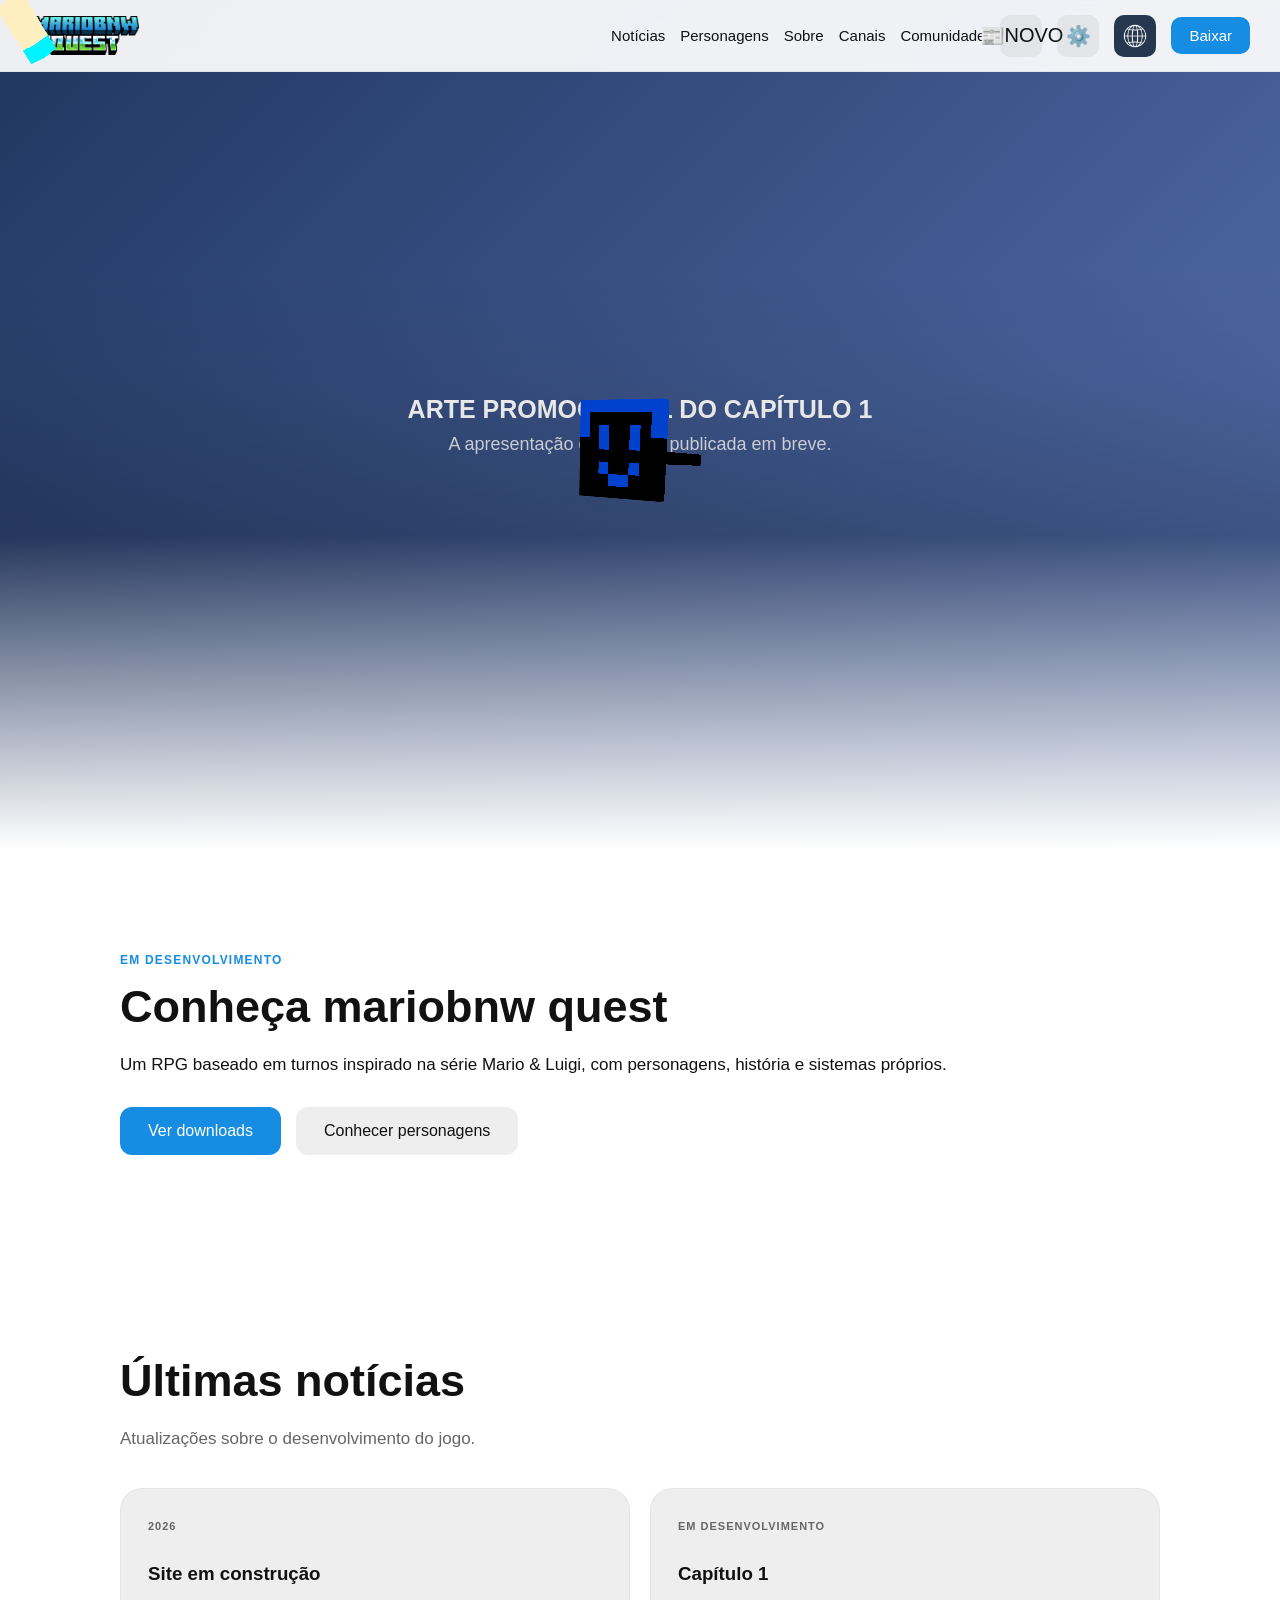
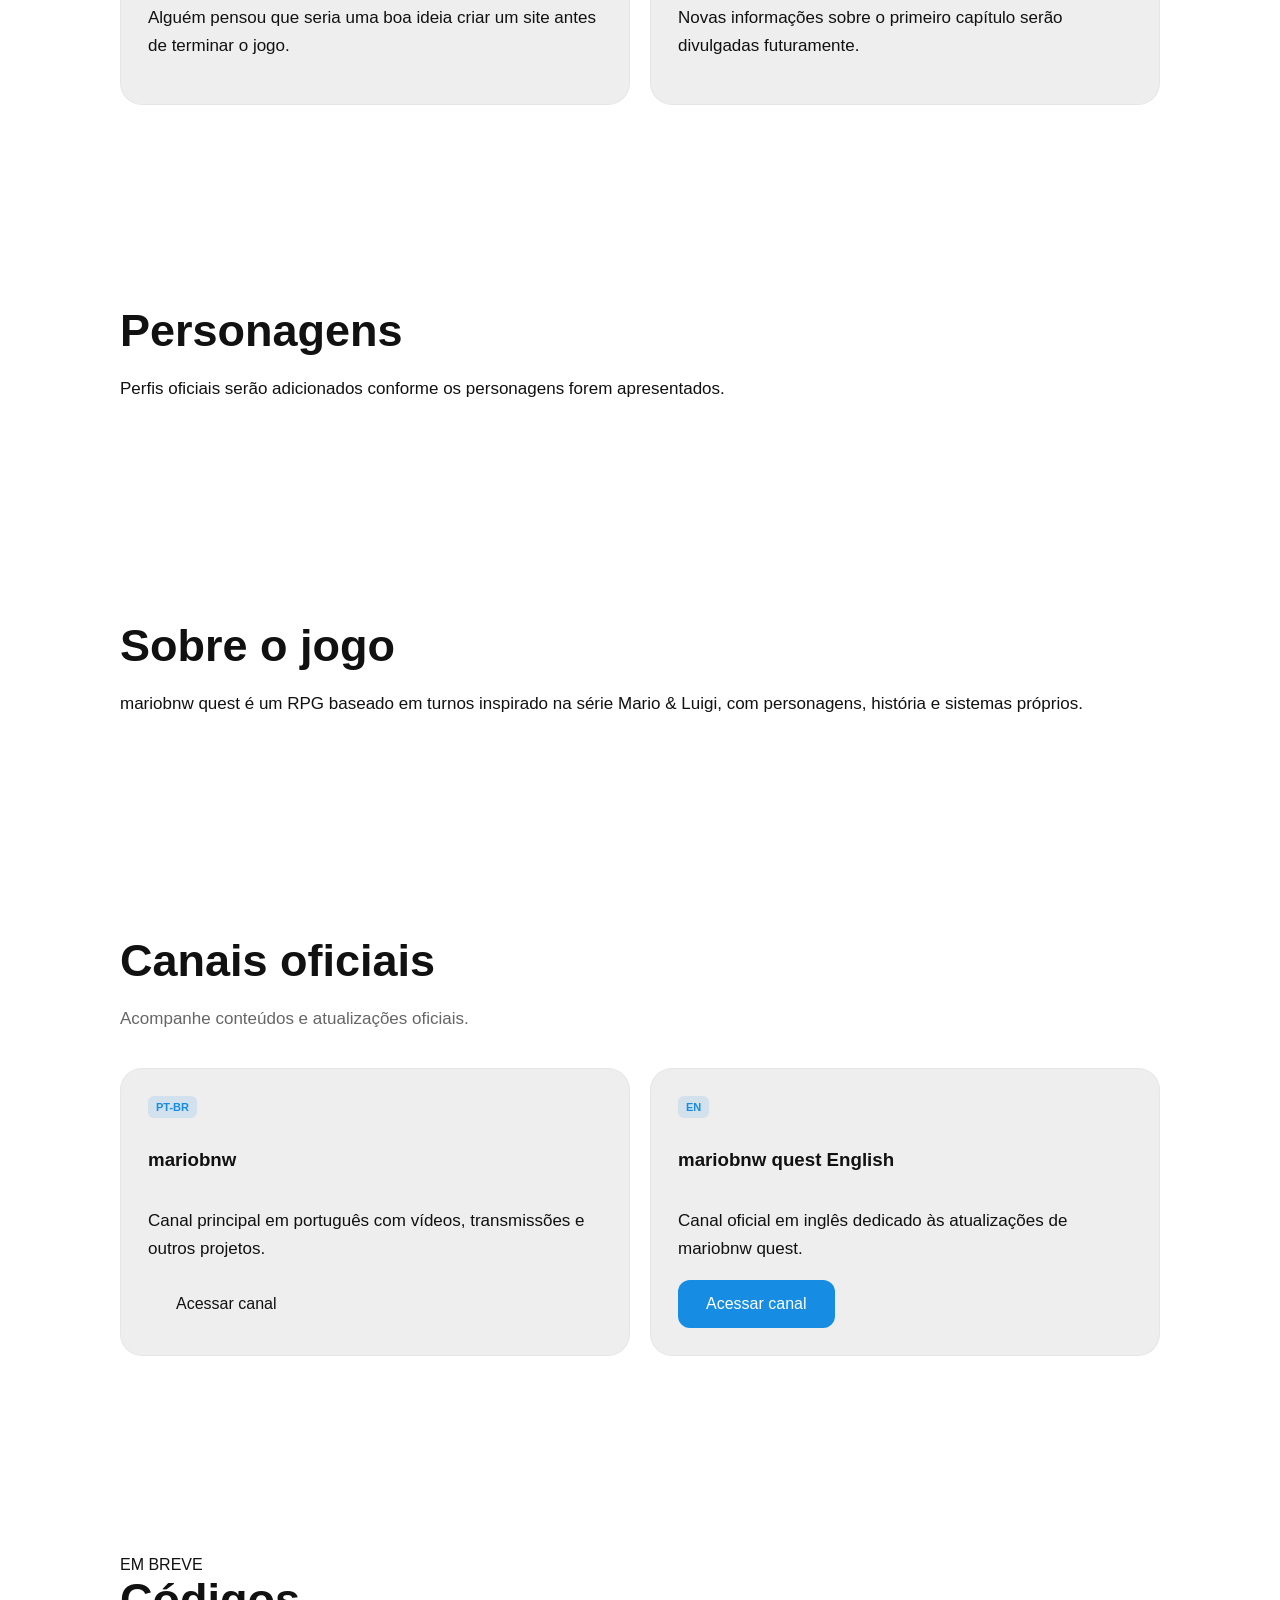
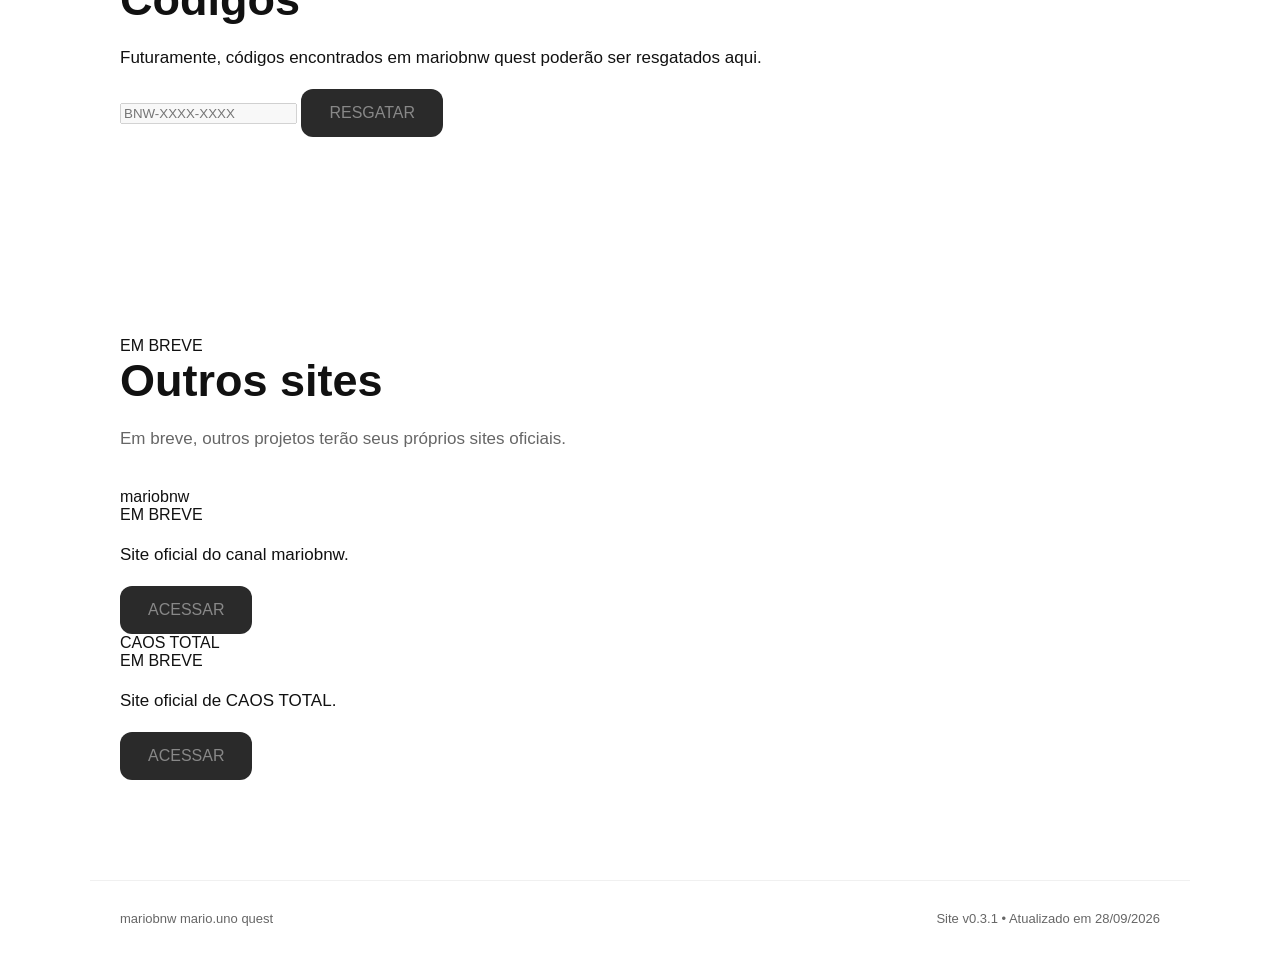
==== commit 89b3255e: "index.html" ====
--- a/index.html
+++ b/index.html
@@ -36,16 +36,17 @@
 
     <link
         rel="stylesheet"
-        href="style.css"
+        href="style.css?v=0.3.1"
     >
 </head>
 
 
 <body>
 
-    <!-- =========================================
+
+    <!-- ==========================================
          TRANSIÇÃO SECRETA
-    ========================================== -->
+    =========================================== -->
 
     <div
         id="transicao-secreta"
@@ -53,9 +54,9 @@
     ></div>
 
 
-    <!-- =========================================
+    <!-- ==========================================
          AVISO
-    ========================================== -->
+    =========================================== -->
 
     <div
         id="aviso-erro"
@@ -82,9 +83,9 @@
     </div>
 
 
-    <!-- =========================================
+    <!-- ==========================================
          ÁUDIO
-    ========================================== -->
+    =========================================== -->
 
     <audio
         id="som-erro"
@@ -108,9 +109,9 @@
     </audio>
 
 
-    <!-- =========================================
+    <!-- ==========================================
          TOPO
-    ========================================== -->
+    =========================================== -->
 
     <header class="topo">
 
@@ -179,12 +180,21 @@
 
             <button
                 id="abrir-devlog"
-                class="botao-hud"
+                class="botao-hud botao-devlog"
                 type="button"
                 aria-label="Devlog"
                 title="Devlog"
             >
                 📰
+
+                <span
+                    id="devlog-novo"
+                    class="devlog-novo"
+                    data-i18n="devlogNovo"
+                >
+                    NOVO
+                </span>
+
             </button>
 
 
@@ -210,6 +220,7 @@
                     class="botao-idioma"
                     type="button"
                     aria-label="Selecionar idioma"
+                    title="Idioma"
                 >
 
                     <img
@@ -282,9 +293,9 @@
     </header>
 
 
-    <!-- =========================================
+    <!-- ==========================================
          SITE
-    ========================================== -->
+    =========================================== -->
 
     <main id="conteudo-site">
 
@@ -359,9 +370,9 @@
         </section>
 
 
-        <!-- =========================================
+        <!-- ==========================================
              NOTÍCIAS
-        ========================================== -->
+        =========================================== -->
 
         <section
             class="conteudo"
@@ -389,9 +400,11 @@
                         2026
                     </span>
 
+
                     <h3 data-i18n="noticia1Titulo">
                         Site em construção
                     </h3>
+
 
                     <p data-i18n="noticia1Texto">
                         Alguém pensou que seria uma boa ideia criar
@@ -410,9 +423,11 @@
                         EM DESENVOLVIMENTO
                     </span>
 
+
                     <h3 data-i18n="noticia2Titulo">
                         Capítulo 1
                     </h3>
+
 
                     <p data-i18n="noticia2Texto">
                         Novas informações sobre o primeiro capítulo
@@ -426,9 +441,9 @@
         </section>
 
 
-        <!-- =========================================
+        <!-- ==========================================
              PERSONAGENS
-        ========================================== -->
+        =========================================== -->
 
         <section
             class="conteudo"
@@ -439,6 +454,7 @@
                 Personagens
             </h2>
 
+
             <p data-i18n="personagensTexto">
                 Perfis oficiais serão adicionados conforme
                 os personagens forem apresentados.
@@ -447,9 +463,9 @@
         </section>
 
 
-        <!-- =========================================
+        <!-- ==========================================
              SOBRE
-        ========================================== -->
+        =========================================== -->
 
         <section
             class="conteudo"
@@ -459,6 +475,7 @@
             <h2 data-i18n="sobreTitulo">
                 Sobre o jogo
             </h2>
+
 
             <p data-i18n="sobreTexto">
                 mariobnw quest é um RPG baseado em turnos inspirado
@@ -469,9 +486,9 @@
         </section>
 
 
-        <!-- =========================================
+        <!-- ==========================================
              CANAIS
-        ========================================== -->
+        =========================================== -->
 
         <section
             class="conteudo"
@@ -552,29 +569,203 @@
 
         </section>
 
+
+        <!-- ==========================================
+             CÓDIGOS
+        =========================================== -->
+
+        <section
+            class="conteudo"
+            id="codigos"
+        >
+
+            <div class="codigos-caixa">
+
+                <span
+                    class="placa-em-breve"
+                    data-i18n="codigosStatus"
+                >
+                    EM BREVE
+                </span>
+
+
+                <h2 data-i18n="codigosTitulo">
+                    Códigos
+                </h2>
+
+
+                <p data-i18n="codigosTexto">
+                    Futuramente, códigos encontrados em mariobnw quest
+                    poderão ser resgatados aqui.
+                </p>
+
+
+                <div class="codigos-form">
+
+                    <input
+                        type="text"
+                        placeholder="BNW-XXXX-XXXX"
+                        disabled
+                    >
+
+
+                    <button
+                        id="botao-codigo-bloqueado"
+                        class="botao botao-bloqueado"
+                        type="button"
+                        data-i18n="codigosBotao"
+                    >
+                        RESGATAR
+                    </button>
+
+                </div>
+
+            </div>
+
+        </section>
+
+
+        <!-- ==========================================
+             OUTROS SITES
+        =========================================== -->
+
+        <section
+            class="conteudo"
+            id="outros-sites"
+        >
+
+            <span
+                class="placa-em-breve"
+                data-i18n="outrosSitesStatus"
+            >
+                EM BREVE
+            </span>
+
+
+            <h2 data-i18n="outrosSitesTitulo">
+                Outros sites
+            </h2>
+
+
+            <p
+                class="secao-descricao"
+                data-i18n="outrosSitesTexto"
+            >
+                Em breve, outros projetos terão seus próprios sites oficiais.
+            </p>
+
+
+            <div class="outros-sites-grid">
+
+                <!-- MARIOBNW -->
+
+                <article class="site-card">
+
+                    <div class="site-card-logo">
+                        mariobnw
+                    </div>
+
+
+                    <span
+                        class="site-card-status"
+                        data-i18n="siteEmBreve"
+                    >
+                        EM BREVE
+                    </span>
+
+
+                    <p data-i18n="siteMariobnwTexto">
+                        Site oficial do canal mariobnw.
+                    </p>
+
+
+                    <button
+                        class="botao botao-bloqueado site-futuro"
+                        type="button"
+                        data-i18n="siteAcessar"
+                    >
+                        ACESSAR
+                    </button>
+
+                </article>
+
+
+                <!-- CAOS TOTAL -->
+
+                <article class="site-card">
+
+                    <div class="site-card-logo caos-total-logo">
+                        CAOS TOTAL
+                    </div>
+
+
+                    <span
+                        class="site-card-status"
+                        data-i18n="siteEmBreve"
+                    >
+                        EM BREVE
+                    </span>
+
+
+                    <p data-i18n="siteCaosTexto">
+                        Site oficial de CAOS TOTAL.
+                    </p>
+
+
+                    <button
+                        class="botao botao-bloqueado site-futuro"
+                        type="button"
+                        data-i18n="siteAcessar"
+                    >
+                        ACESSAR
+                    </button>
+
+                </article>
+
+            </div>
+
+        </section>
+
     </main>
 
 
-    <!-- =========================================
+    <!-- ==========================================
          RODAPÉ
-    ========================================== -->
+    =========================================== -->
 
     <footer class="rodape-site">
 
-        <span>
-            mariobnw quest
+        <div class="rodape-identidade">
+
+            <span class="nome-tematico">
+
+                <span class="nome-bnw-original">
+                    mariobnw
+                </span>
+
+                <span class="fita-uno">
+                    mario.uno
+                </span>
+
+            </span>
+
+            <span>
+                quest
+            </span>
+
+        </div>
+
+
+        <span id="info-versao-site">
+            Site v0.3.1 • Atualizado em 28/09/2026
         </span>
 
-        <span id="versao-site">
-            Site v0.3.0
-        </span>
-
     </footer>
 
 
-    <!-- =========================================
+    <!-- ==========================================
          COMUNIDADE
-    ========================================== -->
+    =========================================== -->
 
     <div
         id="overlay-comunidade"
@@ -591,6 +782,7 @@
                 id="fechar-comunidade"
                 class="fechar-modal"
                 type="button"
+                aria-label="Fechar"
             >
                 ×
             </button>
@@ -690,9 +882,9 @@
     </div>
 
 
-    <!-- =========================================
+    <!-- ==========================================
          DEVLOG
-    ========================================== -->
+    =========================================== -->
 
     <div
         id="overlay-devlog"
@@ -709,6 +901,7 @@
                 id="fechar-devlog"
                 class="fechar-modal"
                 type="button"
+                aria-label="Fechar"
             >
                 ×
             </button>
@@ -755,12 +948,12 @@
                     </span>
 
                     <h3 data-i18n="devlogPost1Titulo">
-                        Site v0.3.0
+                        Site v0.3.1
                     </h3>
 
                     <p data-i18n="devlogPost1Texto">
-                        Configurações, Devlog, central de downloads,
-                        melhorias mobile e novos detalhes interativos.
+                        Nova página 404, sistema de códigos em preparação,
+                        novos cards de projetos e melhorias visuais.
                     </p>
 
                 </article>
@@ -808,9 +1001,9 @@
     </div>
 
 
-    <!-- =========================================
+    <!-- ==========================================
          DOWNLOADS
-    ========================================== -->
+    =========================================== -->
 
     <div
         id="overlay-downloads"
@@ -827,6 +1020,7 @@
                 id="fechar-downloads"
                 class="fechar-modal"
                 type="button"
+                aria-label="Fechar"
             >
                 ×
             </button>
@@ -853,9 +1047,7 @@
             </p>
 
 
-            <!-- =====================================
-                 DEMO PÚBLICA
-            ====================================== -->
+            <!-- DEMO PÚBLICA -->
 
             <section class="download-bloco">
 
@@ -893,6 +1085,7 @@
 
                     <span>
                         PC
+
                         <small data-i18n="plataformaPlanejada">
                             PLANEJADO
                         </small>
@@ -901,6 +1094,7 @@
 
                     <span>
                         Android
+
                         <small data-i18n="plataformaPlanejada">
                             PLANEJADO
                         </small>
@@ -908,18 +1102,24 @@
 
 
                     <span class="plataforma-nao">
+
                         Linux
+
                         <small data-i18n="plataformaNaoPlanejada">
                             NÃO PLANEJADO AINDA
                         </small>
+
                     </span>
 
 
                     <span class="plataforma-nao">
+
                         macOS
+
                         <small data-i18n="plataformaNaoPlanejada">
                             NÃO PLANEJADO AINDA
                         </small>
+
                     </span>
 
                 </div>
@@ -937,9 +1137,7 @@
             </section>
 
 
-            <!-- =====================================
-                 BETA 0.1
-            ====================================== -->
+            <!-- BETA 0.1 -->
 
             <section class="download-bloco">
 
@@ -974,8 +1172,6 @@
                 </p>
 
 
-                <!-- PROGRESSO -->
-
                 <div class="progresso-demo">
 
                     <div class="progresso-cabecalho">
@@ -1011,25 +1207,22 @@
                 </div>
 
 
-                <!-- AVISO DAS PLATAFORMAS -->
-
                 <div class="build-aviso-plataforma">
 
                     <strong data-i18n="buildPlataformasTitulo">
                         Sobre plataformas das builds de teste
                     </strong>
 
+
                     <p data-i18n="buildPlataformasTexto">
                         As builds beta normais serão disponibilizadas
-                        apenas para PC. Android, Linux e macOS não receberão
-                        essas versões, exceto em builds específicas
-                        anunciadas separadamente.
+                        apenas para PC. Android, Linux e macOS não
+                        receberão essas versões, exceto em builds
+                        específicas anunciadas separadamente.
                     </p>
 
                 </div>
 
-
-                <!-- INFORMAÇÕES -->
 
                 <div class="build-info">
 
@@ -1086,8 +1279,6 @@
 
                 </div>
 
-
-                <!-- PLATAFORMAS DA BETA -->
 
                 <div class="plataformas">
 
@@ -1153,9 +1344,9 @@
     </div>
 
 
-    <!-- =========================================
+    <!-- ==========================================
          CONFIGURAÇÕES
-    ========================================== -->
+    =========================================== -->
 
     <div
         id="overlay-configuracoes"
@@ -1172,6 +1363,7 @@
                 id="fechar-configuracoes"
                 class="fechar-modal"
                 type="button"
+                aria-label="Fechar"
             >
                 ×
             </button>
@@ -1191,8 +1383,6 @@
 
 
             <div class="lista-configuracoes">
-
-                <!-- SOM -->
 
                 <div class="config-item">
 
@@ -1220,8 +1410,6 @@
                 </div>
 
 
-                <!-- EFEITOS -->
-
                 <div class="config-item">
 
                     <div>
@@ -1247,8 +1435,6 @@
 
                 </div>
 
-
-                <!-- TEMA SECRETO -->
 
                 <div
                     id="config-tema"
@@ -1294,15 +1480,13 @@
             </div>
 
 
-            <!-- 10 CLIQUES AQUI -->
-
             <div
                 id="rodape-configuracoes"
                 class="rodape-configuracoes"
             >
 
                 <span id="versao-configuracoes">
-                    mariobnw quest • Site v0.3.0
+                    mariobnw quest • Site v0.3.1
                 </span>
 
             </div>
@@ -1312,9 +1496,9 @@
     </div>
 
 
-    <!-- =========================================
+    <!-- ==========================================
          BNW
-    ========================================== -->
+    =========================================== -->
 
     <div id="bnw-container">
 
@@ -1328,9 +1512,9 @@
     </div>
 
 
-    <!-- =========================================
-         MÃO
-    ========================================== -->
+    <!-- ==========================================
+         CURSOR
+    =========================================== -->
 
     <div id="cursor-mao">
 
@@ -1344,7 +1528,7 @@
     </div>
 
 
-    <script src="script.js"></script>
+    <script src="script.js?v=0.3.1"></script>
 
 </body>
 
--- a/style.css
+++ b/style.css
@@ -5,9 +5,7 @@
 :root {
 
     --fundo: #ffffff;
-
     --texto: #111111;
-
     --texto-secundario: #666666;
 
     --topo:
@@ -19,10 +17,10 @@
     --fade-final:
         #ffffff;
 
-    --azul:
+    --cor-tema:
         #168de2;
 
-    --azul-hover:
+    --cor-tema-hover:
         #32a8f8;
 
     --erro:
@@ -30,20 +28,19 @@
 
     --erro-fundo:
         rgba(255,255,255,0.97);
-
-}
-
-
-/* DARK */
+}
+
+
+/* ==========================================
+   DARK MODE
+========================================== */
 
 @media (prefers-color-scheme: dark) {
 
     :root {
 
         --fundo: #050505;
-
         --texto: #ffffff;
-
         --texto-secundario: #aaaaaa;
 
         --topo:
@@ -57,28 +54,26 @@
 
         --erro-fundo:
             rgba(20,20,23,0.98);
-
-    }
-
-}
-
-
-/* ==========================================
-   TEMA VERDE
-========================================== */
-
-body.modo-secreto {
-
-    --azul:
+    }
+
+}
+
+
+/* ==========================================
+   TEMA MARIO.UNO
+========================================== */
+
+html[data-tema="mario.uno"] {
+
+    --cor-tema:
         #2fbd59;
 
-    --azul-hover:
+    --cor-tema-hover:
         #57df7c;
-
-}
-
-
-body.modo-secreto .hero {
+}
+
+
+html[data-tema="mario.uno"] .hero {
 
     background:
         linear-gradient(
@@ -86,23 +81,49 @@
             #102d19,
             #3a9d5c
         );
-
-}
-
-
-body.modo-secreto .botao-idioma {
+}
+
+
+html[data-tema="mario.uno"] .botao-idioma {
 
     background:
         #1d4228;
-
-}
-
-
-body.modo-secreto .card:hover {
+}
+
+
+html[data-tema="mario.uno"] .canal-idioma {
+
+    background:
+        rgba(47,189,89,0.13);
+}
+
+
+html[data-tema="mario.uno"] .card:hover {
 
     border-color:
         rgba(47,189,89,0.40);
-
+}
+
+
+/* ==========================================
+   TRANSIÇÃO DE CORES ENTRE TEMAS
+========================================== */
+
+body,
+.topo,
+.card,
+.botao,
+.botao-hud,
+.botao-idioma,
+.modal-base,
+.download-bloco,
+.config-item,
+.build-aviso-plataforma {
+
+    transition:
+        background-color 0.55s ease,
+        color 0.55s ease,
+        border-color 0.55s ease;
 }
 
 
@@ -117,7 +138,6 @@
 
     cursor:
         none !important;
-
 }
 
 
@@ -125,7 +145,6 @@
 
     scroll-behavior:
         smooth;
-
 }
 
 
@@ -147,7 +166,6 @@
 
     overflow-x:
         hidden;
-
 }
 
 
@@ -155,7 +173,6 @@
 
     overflow:
         hidden;
-
 }
 
 
@@ -164,7 +181,6 @@
 
     font-family:
         inherit;
-
 }
 
 
@@ -194,7 +210,6 @@
 
     transition:
         opacity 0.45s ease;
-
 }
 
 
@@ -202,12 +217,11 @@
 
     opacity:
         1;
-
-}
-
-
-/* ==========================================
-   AVISO
+}
+
+
+/* ==========================================
+   AVISO DE ERRO
 ========================================== */
 
 .aviso-erro {
@@ -276,7 +290,6 @@
     transition:
         opacity 0.2s ease,
         transform 0.2s ease;
-
 }
 
 
@@ -288,7 +301,6 @@
     transform:
         translate(-50%,0)
         scale(1);
-
 }
 
 
@@ -309,6 +321,9 @@
     justify-content:
         center;
 
+    flex-shrink:
+        0;
+
     border-radius:
         50%;
 
@@ -323,7 +338,6 @@
 
     font-weight:
         bold;
-
 }
 
 
@@ -337,7 +351,6 @@
 
     gap:
         3px;
-
 }
 
 
@@ -348,7 +361,6 @@
 
     font-size:
         13px;
-
 }
 
 
@@ -397,7 +409,6 @@
 
     z-index:
         1000;
-
 }
 
 
@@ -414,34 +425,45 @@
     align-items:
         center;
 
+    height:
+        52px;
+
     text-decoration:
         none;
-
 }
 
 
 .logo-topo img {
+
+    display:
+        block;
+
+    width:
+        auto;
 
     height:
         40px;
 
-    width:
-        auto;
-
-    display:
-        block;
-
-}
-
-
-/* glitch da logo */
+    max-width:
+        230px;
+
+    object-fit:
+        contain;
+
+    transform-origin:
+        left center;
+}
+
+
+/* ==========================================
+   GLITCH DA LOGO
+========================================== */
 
 .logo-topo.logo-glitch img {
 
     animation:
         glitchLogo
         0.65s steps(2,end);
-
 }
 
 
@@ -454,7 +476,6 @@
 
         filter:
             none;
-
     }
 
     15% {
@@ -463,20 +484,14 @@
             translate(-5px,2px);
 
         filter:
-            drop-shadow(
-                4px 0 #ff00ff
-            )
-            drop-shadow(
-                -4px 0 #00ffff
-            );
-
+            drop-shadow(4px 0 #ff00ff)
+            drop-shadow(-4px 0 #00ffff);
     }
 
     35% {
 
         transform:
             translate(5px,-2px);
-
     }
 
     55% {
@@ -485,20 +500,14 @@
             translate(-3px,0);
 
         filter:
-            drop-shadow(
-                3px 0 #00ff66
-            )
-            drop-shadow(
-                -3px 0 #ff0055
-            );
-
+            drop-shadow(3px 0 #00ff66)
+            drop-shadow(-3px 0 #ff0055);
     }
 
     75% {
 
         transform:
             translate(3px,1px);
-
     }
 
     100% {
@@ -508,13 +517,11 @@
 
         filter:
             none;
-
-    }
-
-}
-
-
-/* partículas */
+    }
+}
+
+
+/* partículas de glitch */
 
 .logo-particula {
 
@@ -537,7 +544,6 @@
         particulaGlitch
         0.6s ease-out
         forwards;
-
 }
 
 
@@ -551,7 +557,6 @@
         transform:
             translate(0,0)
             scale(1);
-
     }
 
     to {
@@ -565,13 +570,13 @@
                 var(--y)
             )
             scale(0);
-
-    }
-
-}
-
-
-/* NAV */
+    }
+}
+
+
+/* ==========================================
+   MENU
+========================================== */
 
 nav {
 
@@ -583,7 +588,6 @@
 
     gap:
         15px;
-
 }
 
 
@@ -607,7 +611,6 @@
 
     font-size:
         15px;
-
 }
 
 
@@ -620,7 +623,7 @@
         none;
 
     background:
-        var(--azul);
+        var(--cor-tema);
 
     color:
         white;
@@ -630,11 +633,12 @@
 
     font-size:
         15px;
-
-}
-
-
-/* HUD */
+}
+
+
+/* ==========================================
+   HUD
+========================================== */
 
 .botao-hud {
 
@@ -667,7 +671,6 @@
 
     font-size:
         20px;
-
 }
 
 
@@ -679,7 +682,6 @@
 
     position:
         relative;
-
 }
 
 
@@ -702,7 +704,6 @@
 
     background:
         #26384f;
-
 }
 
 
@@ -716,7 +717,6 @@
 
     object-fit:
         contain;
-
 }
 
 
@@ -760,6 +760,9 @@
         0 14px 35px
         rgba(0,0,0,0.25);
 
+    backdrop-filter:
+        blur(18px);
+
     opacity:
         0;
 
@@ -770,8 +773,8 @@
         none;
 
     transition:
-        0.18s ease;
-
+        opacity 0.18s ease,
+        transform 0.18s ease;
 }
 
 
@@ -785,7 +788,6 @@
 
     pointer-events:
         auto;
-
 }
 
 
@@ -800,6 +802,9 @@
     gap:
         11px;
 
+    width:
+        100%;
+
     padding:
         10px;
 
@@ -815,6 +820,15 @@
     color:
         var(--texto);
 
+    text-align:
+        left;
+}
+
+
+.opcao-idioma:hover {
+
+    background:
+        rgba(128,128,128,0.15);
 }
 
 
@@ -829,6 +843,8 @@
     object-fit:
         cover;
 
+    border-radius:
+        3px;
 }
 
 
@@ -865,7 +881,6 @@
 
     transition:
         background 0.6s ease;
-
 }
 
 
@@ -885,7 +900,6 @@
 
     text-align:
         center;
-
 }
 
 
@@ -899,7 +913,6 @@
 
     font-weight:
         bold;
-
 }
 
 
@@ -908,6 +921,8 @@
     font-size:
         18px;
 
+    opacity:
+        0.88;
 }
 
 
@@ -944,6 +959,8 @@
     pointer-events:
         none;
 
+    z-index:
+        3;
 }
 
 
@@ -961,7 +978,6 @@
 
     padding:
         100px 30px;
-
 }
 
 
@@ -969,6 +985,9 @@
 
     margin-top:
         0;
+
+    margin-bottom:
+        18px;
 
     font-size:
         clamp(
@@ -976,7 +995,6 @@
             5vw,
             45px
         );
-
 }
 
 
@@ -987,7 +1005,6 @@
 
     line-height:
         1.65;
-
 }
 
 
@@ -999,13 +1016,21 @@
     max-width:
         720px;
 
+    margin-bottom:
+        35px;
 }
 
 
 .mini-etiqueta {
 
-    color:
-        var(--azul);
+    display:
+        inline-block;
+
+    margin-bottom:
+        14px;
+
+    color:
+        var(--cor-tema);
 
     font-size:
         12px;
@@ -1013,6 +1038,8 @@
     font-weight:
         bold;
 
+    letter-spacing:
+        1.2px;
 }
 
 
@@ -1033,7 +1060,6 @@
 
     margin-top:
         28px;
-
 }
 
 
@@ -1062,18 +1088,16 @@
 
     font-size:
         16px;
-
 }
 
 
 .botao-principal {
 
     background:
-        var(--azul);
+        var(--cor-tema);
 
     color:
         white;
-
 }
 
 
@@ -1084,7 +1108,6 @@
 
     color:
         #888888;
-
 }
 
 
@@ -1105,7 +1128,6 @@
 
     gap:
         20px;
-
 }
 
 
@@ -1123,11 +1145,23 @@
 
     border-radius:
         22px;
-
+}
+
+
+.card:hover {
+
+    border-color:
+        rgba(22,141,226,0.30);
 }
 
 
 .card-data {
+
+    display:
+        inline-block;
+
+    margin-bottom:
+        12px;
 
     color:
         var(--texto-secundario);
@@ -1138,6 +1172,8 @@
     font-weight:
         bold;
 
+    letter-spacing:
+        1px;
 }
 
 
@@ -1145,7 +1181,6 @@
 
     margin-top:
         30px;
-
 }
 
 
@@ -1159,7 +1194,6 @@
 
     align-items:
         flex-start;
-
 }
 
 
@@ -1167,7 +1201,6 @@
 
     margin-top:
         auto;
-
 }
 
 
@@ -1183,7 +1216,7 @@
         rgba(22,141,226,0.13);
 
     color:
-        var(--azul);
+        var(--cor-tema);
 
     border-radius:
         6px;
@@ -1193,7 +1226,6 @@
 
     font-weight:
         bold;
-
 }
 
 
@@ -1217,6 +1249,9 @@
 
     justify-content:
         space-between;
+
+    gap:
+        20px;
 
     border-top:
         1px solid
@@ -1227,7 +1262,6 @@
 
     font-size:
         13px;
-
 }
 
 
@@ -1261,6 +1295,9 @@
     -webkit-overflow-scrolling:
         touch;
 
+    overscroll-behavior:
+        contain;
+
     background:
         rgba(0,0,0,0.72);
 
@@ -1278,7 +1315,6 @@
 
     transition:
         opacity 0.25s ease;
-
 }
 
 
@@ -1289,7 +1325,6 @@
 
     pointer-events:
         auto;
-
 }
 
 
@@ -1312,7 +1347,7 @@
 
     border:
         1px solid
-        rgba(255,255,255,0.1);
+        rgba(255,255,255,0.10);
 
     border-radius:
         30px;
@@ -1320,7 +1355,6 @@
     box-shadow:
         0 30px 90px
         rgba(0,0,0,0.55);
-
 }
 
 
@@ -1341,6 +1375,15 @@
     height:
         42px;
 
+    display:
+        flex;
+
+    align-items:
+        center;
+
+    justify-content:
+        center;
+
     border:
         none;
 
@@ -1358,7 +1401,6 @@
 
     z-index:
         50;
-
 }
 
 
@@ -1366,13 +1408,13 @@
 
     display:
         inline-block;
+
+    margin-bottom:
+        13px;
 
     padding:
         7px 11px;
 
-    margin-bottom:
-        13px;
-
     background:
         #20242d;
 
@@ -1387,14 +1429,13 @@
 
     font-weight:
         bold;
-
 }
 
 
 .modal-base h2 {
 
-    margin-top:
-        0;
+    margin:
+        0 0 12px;
 
     font-size:
         clamp(
@@ -1402,18 +1443,19 @@
             5vw,
             46px
         );
-
 }
 
 
 .modal-descricao {
+
+    max-width:
+        650px;
 
     color:
         #aaaeb7;
 
     line-height:
         1.6;
-
 }
 
 
@@ -1434,7 +1476,6 @@
 
     margin-top:
         30px;
-
 }
 
 
@@ -1473,7 +1514,6 @@
 
     text-align:
         left;
-
 }
 
 
@@ -1484,7 +1524,6 @@
 
     background:
         #111216;
-
 }
 
 
@@ -1496,6 +1535,14 @@
     height:
         72px;
 
+    display:
+        flex;
+
+    align-items:
+        center;
+
+    justify-content:
+        center;
 }
 
 
@@ -1507,6 +1554,8 @@
     max-height:
         100%;
 
+    object-fit:
+        contain;
 }
 
 
@@ -1526,7 +1575,6 @@
 
     font-weight:
         bold;
-
 }
 
 
@@ -1537,7 +1585,6 @@
 
     color:
         #52dd8c;
-
 }
 
 
@@ -1548,7 +1595,6 @@
 
     color:
         #d06060;
-
 }
 
 
@@ -1560,7 +1606,6 @@
 
     width:
         min(720px,100%);
-
 }
 
 
@@ -1586,15 +1631,13 @@
 
     background:
         #151821;
-
 }
 
 
 .devlog-progresso strong {
 
     color:
-        var(--azul);
-
+        var(--cor-tema);
 }
 
 
@@ -1608,7 +1651,6 @@
 
     gap:
         15px;
-
 }
 
 
@@ -1626,7 +1668,6 @@
 
     border-radius:
         16px;
-
 }
 
 
@@ -1634,7 +1675,6 @@
 
     margin:
         7px 0;
-
 }
 
 
@@ -1648,33 +1688,30 @@
 
     line-height:
         1.55;
-
 }
 
 
 .devlog-data {
 
     color:
-        var(--azul);
+        var(--cor-tema);
 
     font-size:
         11px;
 
     font-weight:
         bold;
-
-}
-
-
-/* ==========================================
-   DOWNLOAD CENTER
+}
+
+
+/* ==========================================
+   DOWNLOADS
 ========================================== */
 
 .modal-downloads {
 
     width:
         min(900px,100%);
-
 }
 
 
@@ -1695,7 +1732,6 @@
 
     border-radius:
         22px;
-
 }
 
 
@@ -1712,7 +1748,6 @@
 
     gap:
         20px;
-
 }
 
 
@@ -1723,21 +1758,19 @@
 
     font-size:
         25px;
-
 }
 
 
 .build-tipo {
 
     color:
-        var(--azul);
+        var(--cor-tema);
 
     font-size:
         11px;
 
     font-weight:
         bold;
-
 }
 
 
@@ -1754,7 +1787,6 @@
 
     font-weight:
         bold;
-
 }
 
 
@@ -1765,17 +1797,17 @@
 
     background:
         rgba(217,53,53,0.13);
-
-}
-
-
-/* PROGRESSO */
+}
+
+
+/* ==========================================
+   PROGRESSO
+========================================== */
 
 .progresso-demo {
 
     margin:
         28px 0;
-
 }
 
 
@@ -1783,24 +1815,28 @@
 
     display:
         flex;
+
+    align-items:
+        center;
 
     justify-content:
         space-between;
 
+    gap:
+        20px;
+
     margin-bottom:
         10px;
-
 }
 
 
 #progresso-porcentagem {
 
     color:
-        var(--azul);
+        var(--cor-tema);
 
     font-weight:
         bold;
-
 }
 
 
@@ -1817,7 +1853,6 @@
 
     border-radius:
         999px;
-
 }
 
 
@@ -1832,16 +1867,16 @@
     background:
         linear-gradient(
             90deg,
-            var(--azul),
-            var(--azul-hover)
+            var(--cor-tema),
+            var(--cor-tema-hover)
         );
 
     border-radius:
         inherit;
 
     transition:
-        width 0.7s ease;
-
+        width 0.7s ease,
+        background 0.55s ease;
 }
 
 
@@ -1858,11 +1893,12 @@
 
     font-size:
         13px;
-
-}
-
-
-/* ANDROID */
+}
+
+
+/* ==========================================
+   AVISO DAS BUILDS
+========================================== */
 
 .build-aviso-plataforma {
 
@@ -1873,23 +1909,29 @@
         17px;
 
     background:
-        rgba(22,141,226,0.08);
+        color-mix(
+            in srgb,
+            var(--cor-tema) 8%,
+            transparent
+        );
 
     border:
         1px solid
-        rgba(22,141,226,0.20);
+        color-mix(
+            in srgb,
+            var(--cor-tema) 23%,
+            transparent
+        );
 
     border-radius:
         14px;
-
 }
 
 
 .build-aviso-plataforma strong {
 
     color:
-        var(--azul);
-
+        var(--cor-tema);
 }
 
 
@@ -1903,11 +1945,12 @@
 
     font-size:
         14px;
-
-}
-
-
-/* INFO */
+}
+
+
+/* ==========================================
+   BUILD INFO
+========================================== */
 
 .build-info {
 
@@ -1922,7 +1965,6 @@
 
     gap:
         14px;
-
 }
 
 
@@ -1936,7 +1978,6 @@
 
     border-radius:
         14px;
-
 }
 
 
@@ -1951,11 +1992,12 @@
 
     line-height:
         1.5;
-
-}
-
-
-/* PLATAFORMAS */
+}
+
+
+/* ==========================================
+   PLATAFORMAS
+========================================== */
 
 .plataformas {
 
@@ -1970,7 +2012,6 @@
 
     margin:
         22px 0;
-
 }
 
 
@@ -1987,7 +2028,6 @@
 
     font-weight:
         bold;
-
 }
 
 
@@ -2001,7 +2041,6 @@
 
     font-size:
         9px;
-
 }
 
 
@@ -2009,7 +2048,6 @@
 
     color:
         #d06060;
-
 }
 
 
@@ -2021,7 +2059,6 @@
 
     width:
         min(570px,100%);
-
 }
 
 
@@ -2038,7 +2075,6 @@
 
     margin-top:
         28px;
-
 }
 
 
@@ -2064,7 +2100,6 @@
 
     border-radius:
         16px;
-
 }
 
 
@@ -2078,7 +2113,6 @@
 
     gap:
         4px;
-
 }
 
 
@@ -2089,7 +2123,6 @@
 
     font-size:
         13px;
-
 }
 
 
@@ -2115,28 +2148,27 @@
 
     font-weight:
         bold;
-
 }
 
 
 .toggle-config.ativo {
 
     background:
-        var(--azul);
+        var(--cor-tema);
 
     color:
         white;
-
-}
-
-
-/* TEMA */
+}
+
+
+/* ==========================================
+   SELETOR DE TEMA
+========================================== */
 
 .config-tema.oculto {
 
     display:
         none;
-
 }
 
 
@@ -2144,10 +2176,12 @@
 
     display:
         flex;
+
+    flex-wrap:
+        wrap;
 
     gap:
         8px;
-
 }
 
 
@@ -2158,7 +2192,7 @@
 
     border:
         1px solid
-        rgba(255,255,255,0.1);
+        rgba(255,255,255,0.10);
 
     border-radius:
         10px;
@@ -2168,19 +2202,19 @@
 
     color:
         white;
-
 }
 
 
 .tema-botao.ativo {
 
     background:
-        var(--azul);
-
-}
-
-
-/* rodapé secreto */
+        var(--cor-tema);
+}
+
+
+/* ==========================================
+   RODAPÉ DAS CONFIGURAÇÕES
+========================================== */
 
 .rodape-configuracoes {
 
@@ -2205,7 +2239,6 @@
 
     user-select:
         none;
-
 }
 
 
@@ -2237,13 +2270,12 @@
         none;
 
     /*
-       Modal fica acima,
-       então o BNW escurece junto do fundo.
+        Modal fica acima dele.
+        Assim o BNW escurece junto do fundo.
     */
 
     z-index:
         8000;
-
 }
 
 
@@ -2270,6 +2302,11 @@
     image-rendering:
         pixelated;
 
+    pointer-events:
+        none;
+
+    transition:
+        transform 0.12s ease;
 }
 
 
@@ -2278,12 +2315,18 @@
     transform:
         scale(1.12)
         rotate(4deg);
-
-}
-
-
-/* ==========================================
-   MÃO
+}
+
+
+#mascara-bnw.hover {
+
+    transform:
+        scale(1.07);
+}
+
+
+/* ==========================================
+   MÃO PERSONALIZADA
 ========================================== */
 
 #cursor-mao {
@@ -2311,7 +2354,6 @@
 
     transform:
         translate(-10px,-8px);
-
 }
 
 
@@ -2329,6 +2371,11 @@
     image-rendering:
         pixelated;
 
+    pointer-events:
+        none;
+
+    transition:
+        transform 0.06s ease;
 }
 
 
@@ -2336,11 +2383,12 @@
 
     transform:
         scale(0.82);
-
-}
-
-
-/* ONDA SÓ EM CLIQUE CLICÁVEL */
+}
+
+
+/* ==========================================
+   ONDA NO CLIQUE CLICÁVEL
+========================================== */
 
 #cursor-mao::after {
 
@@ -2374,7 +2422,6 @@
 
     pointer-events:
         none;
-
 }
 
 
@@ -2384,7 +2431,6 @@
         ondaCursor
         0.38s ease-out
         forwards;
-
 }
 
 
@@ -2398,7 +2444,6 @@
         transform:
             translate(-50%,-50%)
             scale(0.25);
-
     }
 
     100% {
@@ -2409,9 +2454,7 @@
         transform:
             translate(-50%,-50%)
             scale(1.9);
-
-    }
-
+    }
 }
 
 
@@ -2424,7 +2467,6 @@
     animation:
         tremorTela
         0.35s linear;
-
 }
 
 
@@ -2459,7 +2501,6 @@
         transform:
             translate(0);
     }
-
 }
 
 
@@ -2468,15 +2509,15 @@
 ========================================== */
 
 /*
-   BNW some,
-   mas a mão permanece.
+   Sem efeitos:
+   - BNW desaparece.
+   - mão personalizada continua.
 */
 
 body.sem-efeitos #bnw-container {
 
     display:
         none !important;
-
 }
 
 
@@ -2484,7 +2525,6 @@
 
     display:
         block;
-
 }
 
 
@@ -2492,7 +2532,13 @@
 
     display:
         none;
-
+}
+
+
+body.sem-efeitos * {
+
+    animation:
+        none !important;
 }
 
 
@@ -2506,7 +2552,6 @@
 
         cursor:
             auto !important;
-
     }
 
 
@@ -2515,7 +2560,6 @@
 
         display:
             none !important;
-
     }
 
 }
@@ -2528,15 +2572,15 @@
 @media (max-width: 900px) {
 
     /*
-       Esconde links normais.
-       Comunidade continua.
+        Links normais somem,
+        mas Comunidade continua visível
+        tanto retrato quanto paisagem.
     */
 
     nav > a {
 
         display:
             none;
-
     }
 
 
@@ -2544,7 +2588,6 @@
 
         display:
             inline-block;
-
     }
 
 
@@ -2552,7 +2595,6 @@
 
         padding:
             0 10px;
-
     }
 
 
@@ -2560,7 +2602,6 @@
 
         gap:
             6px;
-
     }
 
 
@@ -2569,6 +2610,8 @@
         height:
             29px;
 
+        max-width:
+            120px;
     }
 
 
@@ -2580,7 +2623,6 @@
 
         height:
             36px;
-
     }
 
 
@@ -2588,7 +2630,6 @@
 
         padding:
             8px 10px;
-
     }
 
 
@@ -2596,11 +2637,10 @@
 
         font-size:
             13px;
-
-    }
-
-
-    /* MODAL IOS */
+    }
+
+
+    /* iPhone / telas pequenas */
 
     .overlay-modal {
 
@@ -2624,7 +2664,6 @@
 
         padding-left:
             12px;
-
     }
 
 
@@ -2634,6 +2673,9 @@
             100%;
 
         max-height:
+            calc(100vh - 24px);
+
+        max-height:
             calc(100dvh - 24px);
 
         overflow-y:
@@ -2644,7 +2686,6 @@
 
         padding:
             16px 20px 26px;
-
     }
 
 
@@ -2658,7 +2699,6 @@
 
         margin-left:
             auto;
-
     }
 
 
@@ -2666,7 +2706,6 @@
 
         grid-template-columns:
             1fr;
-
     }
 
 
@@ -2674,7 +2713,13 @@
 
         flex-direction:
             column;
-
+    }
+
+
+    .config-item {
+
+        align-items:
+            flex-start;
     }
 
 
@@ -2685,7 +2730,6 @@
 
         gap:
             4px;
-
-    }
-
-}
+    }
+
+}
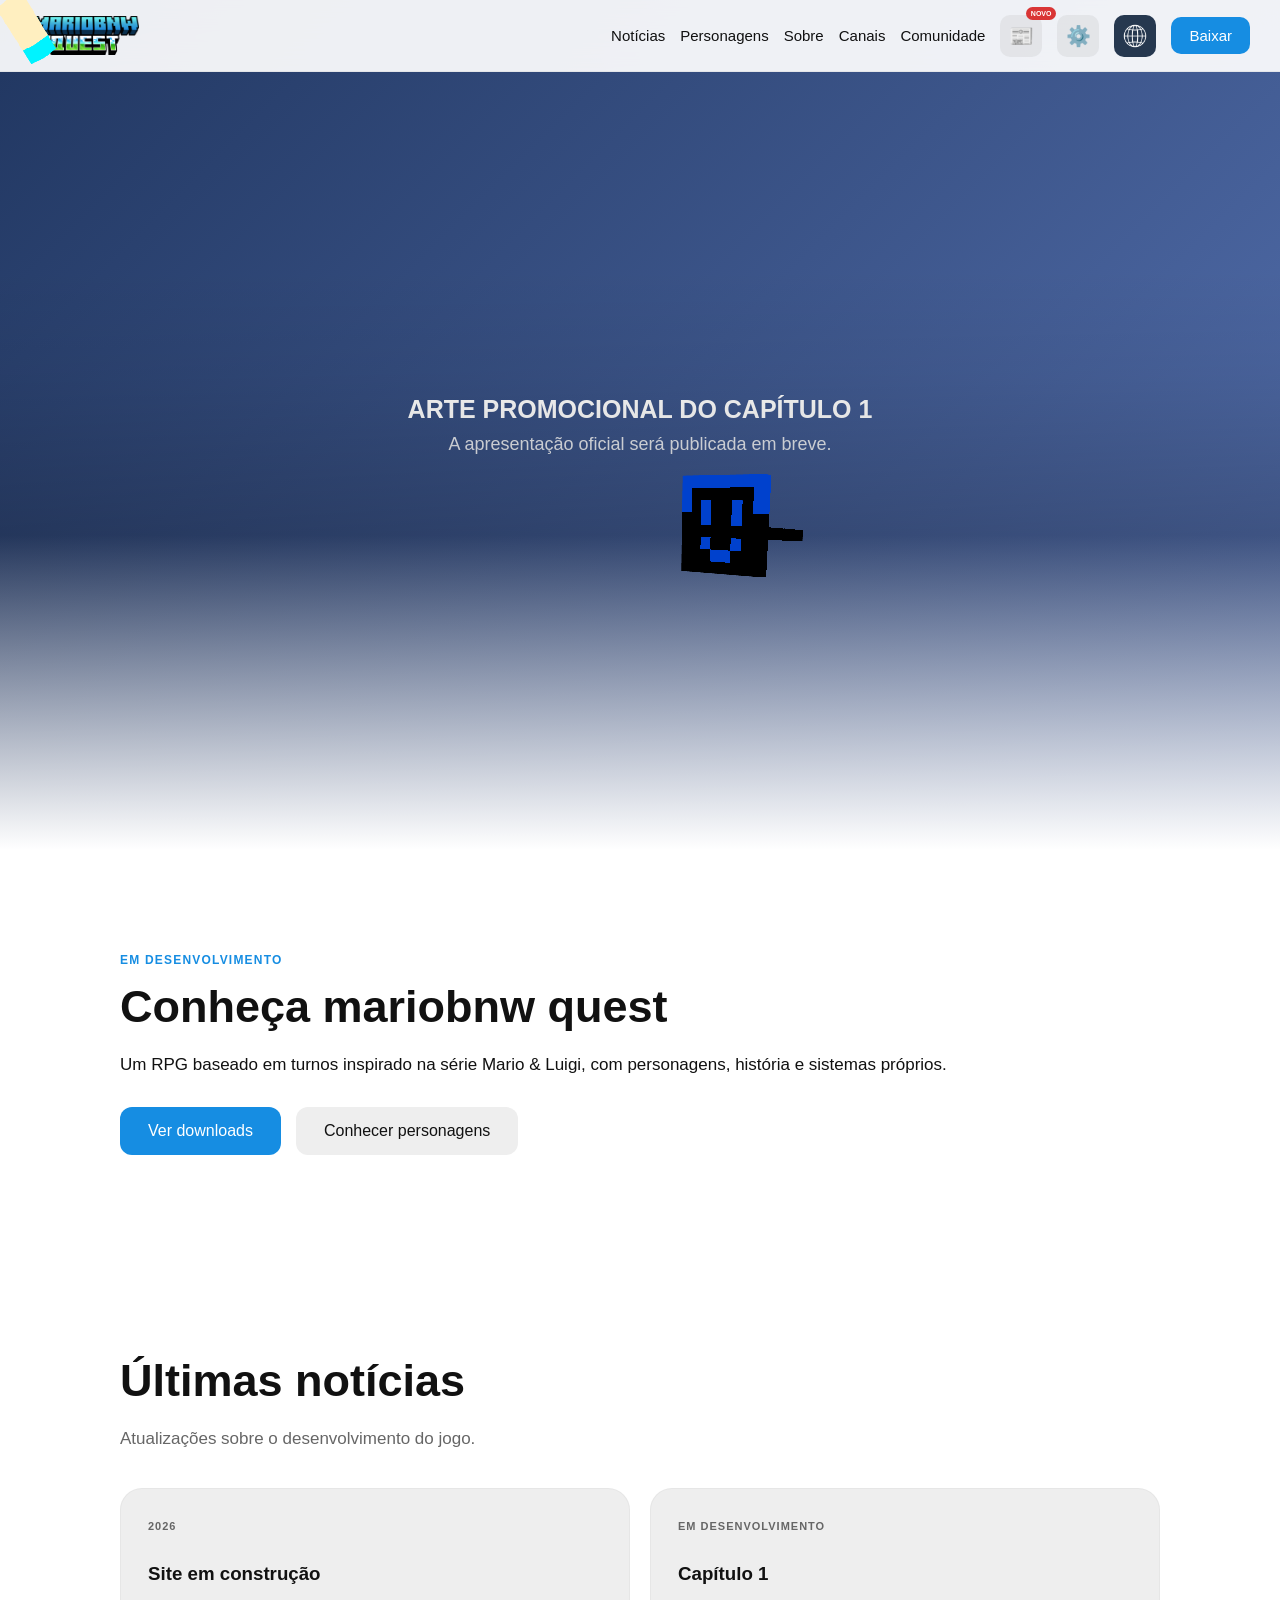
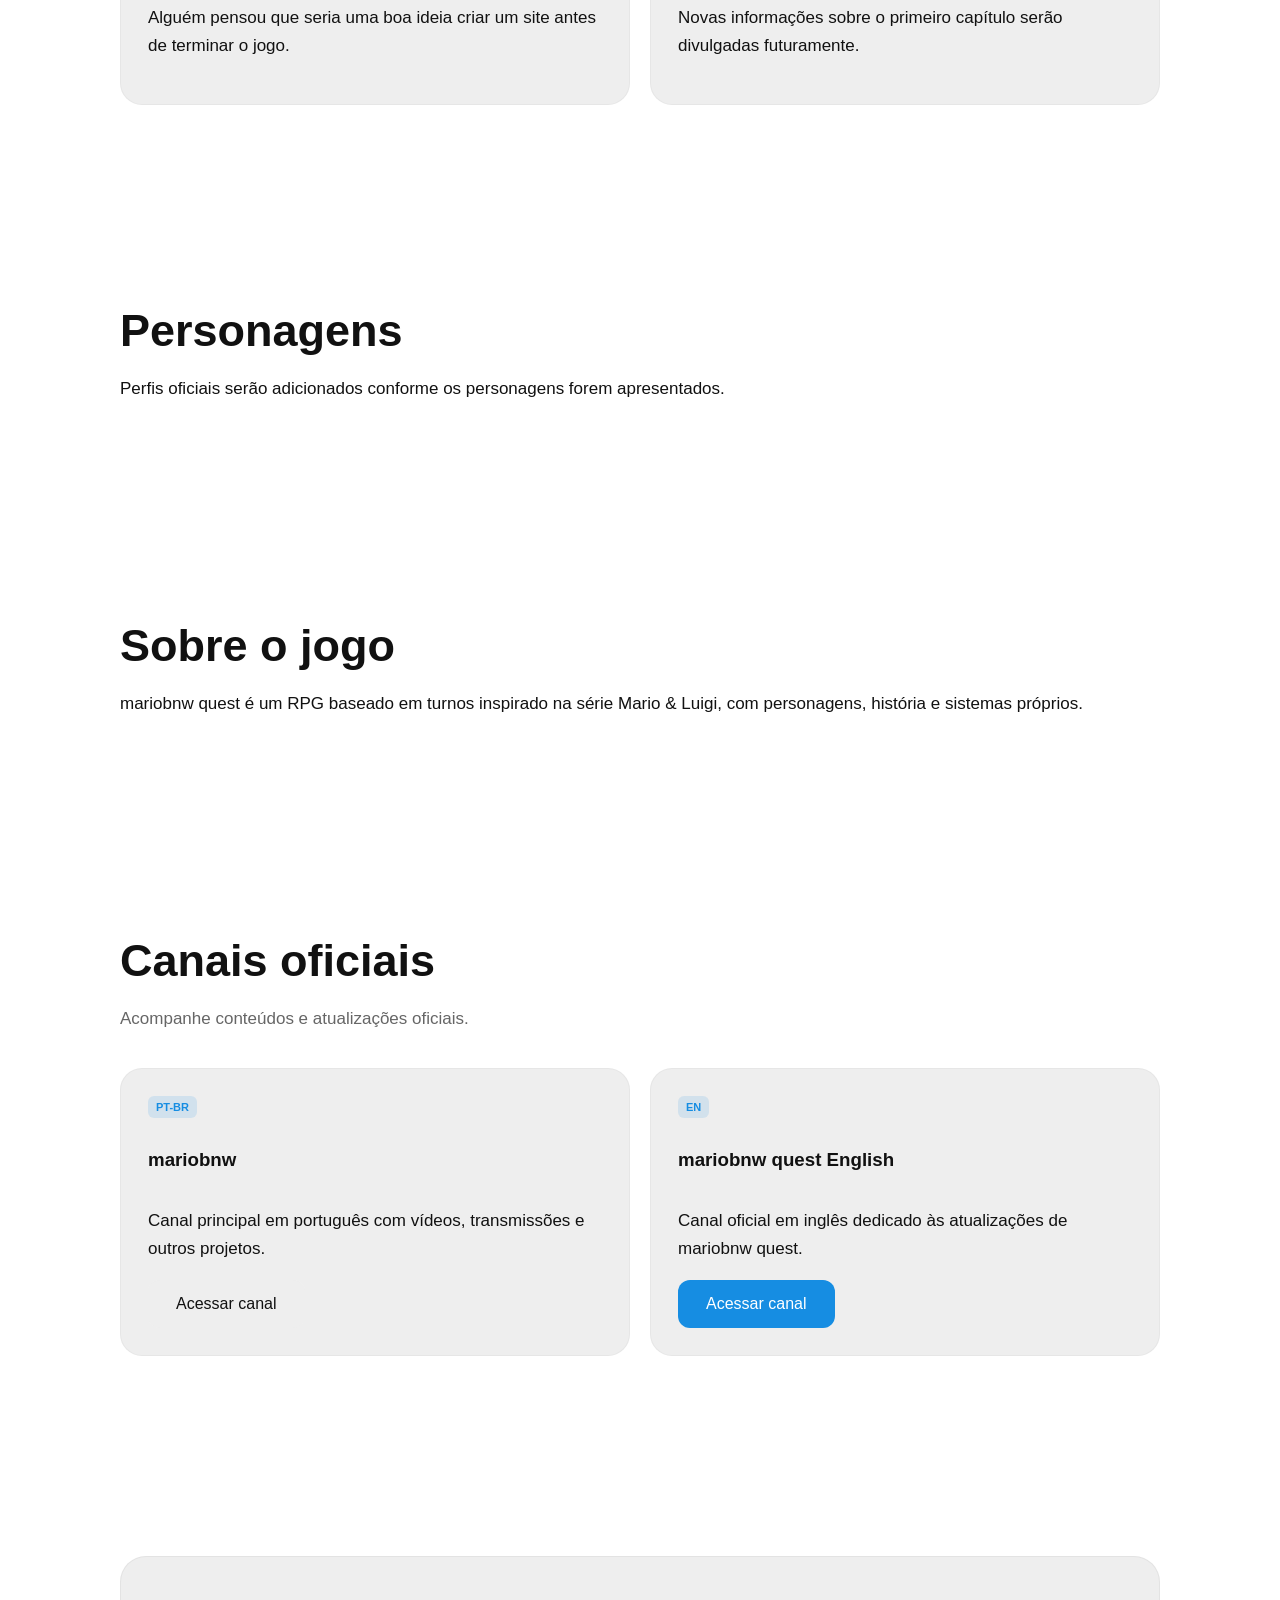
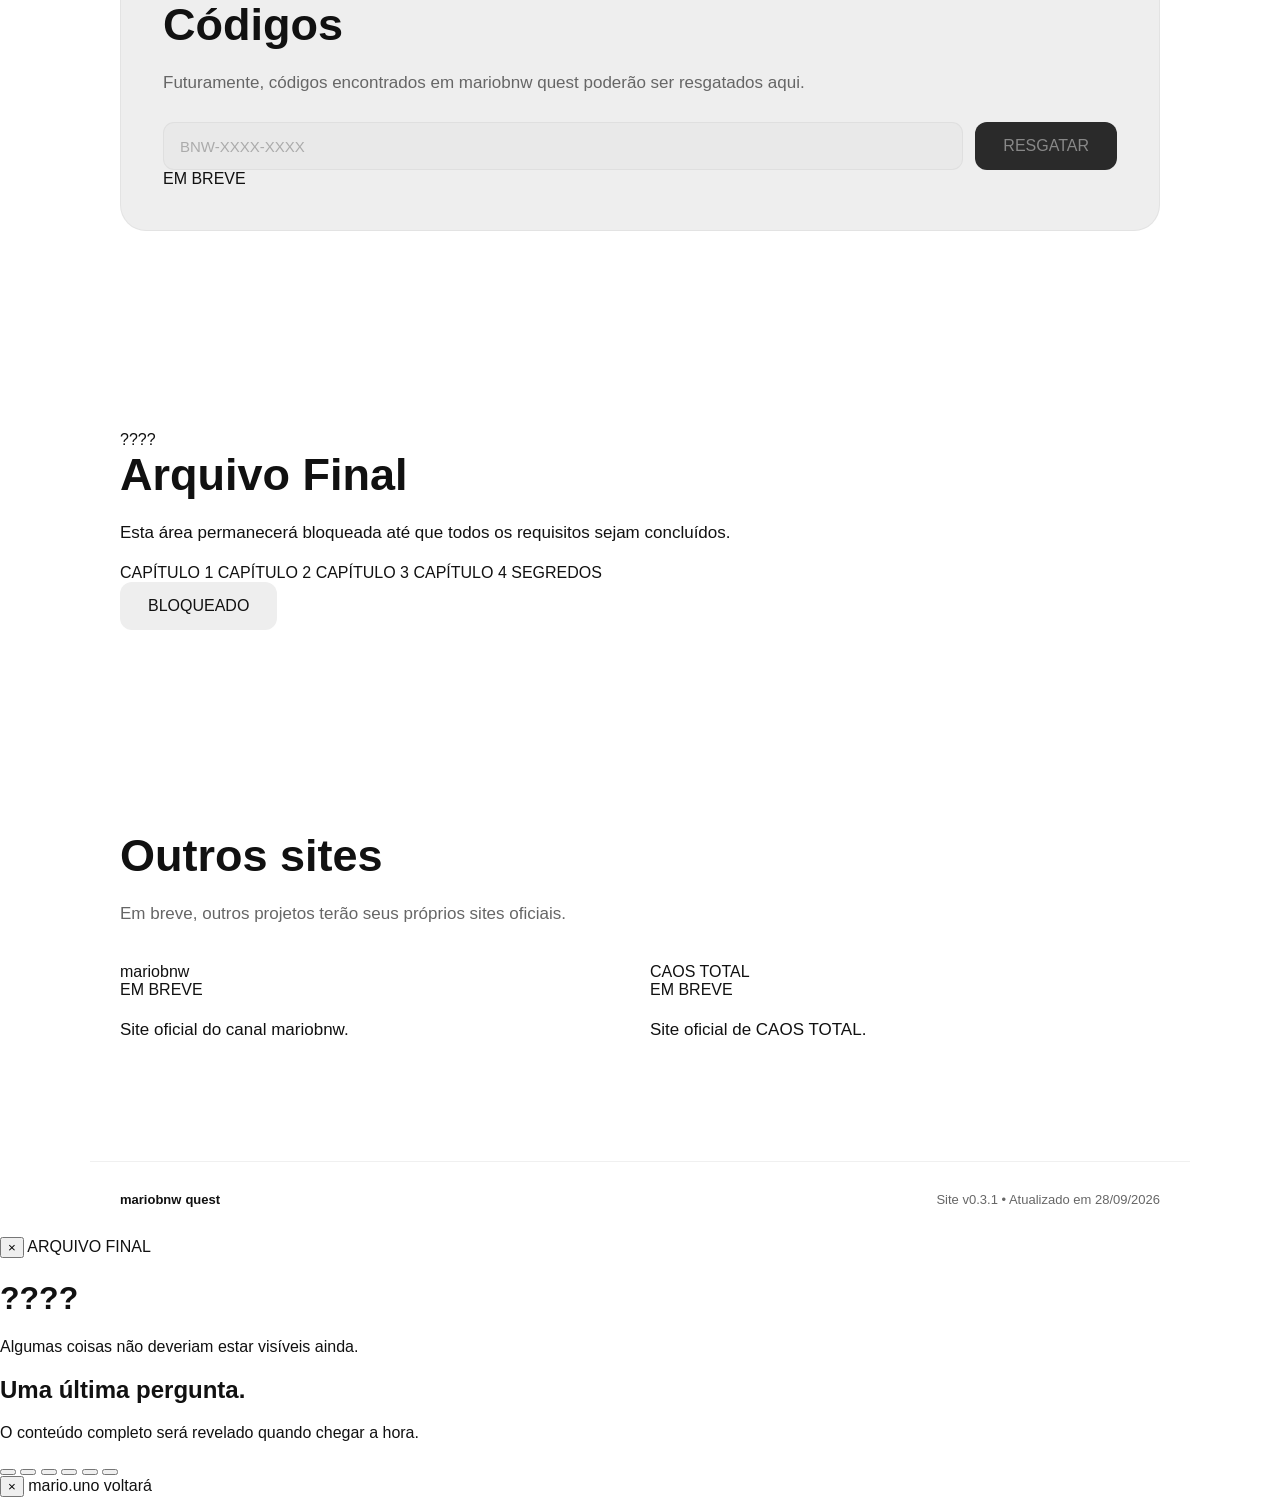
==== commit 6d0e7a03: "Update index.html" ====
--- a/index.html
+++ b/index.html
@@ -36,13 +36,12 @@
 
     <link
         rel="stylesheet"
-        href="style.css?v=0.3.1"
+        href="style.css?v=0.4.0"
     >
 </head>
 
 
 <body>
-
 
     <!-- ==========================================
          TRANSIÇÃO SECRETA
@@ -55,7 +54,7 @@
 
 
     <!-- ==========================================
-         AVISO
+         AVISO DE ERRO
     =========================================== -->
 
     <div
@@ -90,23 +89,14 @@
     <audio
         id="som-erro"
         preload="auto"
-    >
-        <source
-            src="Downloads/erro.mp3"
-            type="audio/mpeg"
-        >
-    </audio>
-
+        src="Downloads/erro.mp3"
+    ></audio>
 
     <audio
         id="som-click"
         preload="auto"
-    >
-        <source
-            src="Downloads/minecraft-click-menu.mp3"
-            type="audio/mpeg"
-        >
-    </audio>
+        src="Downloads/minecraft-click-menu.mp3"
+    ></audio>
 
 
     <!-- ==========================================
@@ -141,7 +131,6 @@
                 Notícias
             </a>
 
-
             <a
                 href="#personagens"
                 data-i18n="menuPersonagens"
@@ -149,7 +138,6 @@
                 Personagens
             </a>
 
-
             <a
                 href="#sobre"
                 data-i18n="menuSobre"
@@ -157,7 +145,6 @@
                 Sobre
             </a>
 
-
             <a
                 href="#canais"
                 data-i18n="menuCanais"
@@ -175,8 +162,6 @@
                 Comunidade
             </button>
 
-
-            <!-- DEVLOG -->
 
             <button
                 id="abrir-devlog"
@@ -198,8 +183,6 @@
             </button>
 
 
-            <!-- CONFIGURAÇÕES -->
-
             <button
                 id="abrir-configuracoes"
                 class="botao-hud"
@@ -210,8 +193,6 @@
                 ⚙️
             </button>
 
-
-            <!-- IDIOMA -->
 
             <div class="idioma-container">
 
@@ -242,7 +223,6 @@
                         data-lang="pt"
                         type="button"
                     >
-
                         <img
                             src="images/bandeira-brasil.webp"
                             alt="Brasil"
@@ -251,7 +231,6 @@
                         <span>
                             Português
                         </span>
-
                     </button>
 
 
@@ -260,7 +239,6 @@
                         data-lang="en"
                         type="button"
                     >
-
                         <img
                             src="images/bandeira-eua.png"
                             alt="United States"
@@ -269,15 +247,12 @@
                         <span>
                             English
                         </span>
-
                     </button>
 
                 </div>
 
             </div>
 
-
-            <!-- DOWNLOAD -->
 
             <button
                 id="abrir-downloads"
@@ -294,11 +269,10 @@
 
 
     <!-- ==========================================
-         SITE
+         SITE PRINCIPAL
     =========================================== -->
 
     <main id="conteudo-site">
-
 
         <!-- HERO -->
 
@@ -356,7 +330,6 @@
                     Ver downloads
                 </button>
 
-
                 <a
                     class="botao"
                     href="#personagens"
@@ -370,9 +343,7 @@
         </section>
 
 
-        <!-- ==========================================
-             NOTÍCIAS
-        =========================================== -->
+        <!-- NOTÍCIAS -->
 
         <section
             class="conteudo"
@@ -383,7 +354,6 @@
                 Últimas notícias
             </h2>
 
-
             <p
                 class="secao-descricao"
                 data-i18n="noticiasDescricao"
@@ -400,11 +370,9 @@
                         2026
                     </span>
 
-
                     <h3 data-i18n="noticia1Titulo">
                         Site em construção
                     </h3>
-
 
                     <p data-i18n="noticia1Texto">
                         Alguém pensou que seria uma boa ideia criar
@@ -423,11 +391,9 @@
                         EM DESENVOLVIMENTO
                     </span>
 
-
                     <h3 data-i18n="noticia2Titulo">
                         Capítulo 1
                     </h3>
-
 
                     <p data-i18n="noticia2Texto">
                         Novas informações sobre o primeiro capítulo
@@ -441,9 +407,7 @@
         </section>
 
 
-        <!-- ==========================================
-             PERSONAGENS
-        =========================================== -->
+        <!-- PERSONAGENS -->
 
         <section
             class="conteudo"
@@ -454,7 +418,6 @@
                 Personagens
             </h2>
 
-
             <p data-i18n="personagensTexto">
                 Perfis oficiais serão adicionados conforme
                 os personagens forem apresentados.
@@ -463,9 +426,7 @@
         </section>
 
 
-        <!-- ==========================================
-             SOBRE
-        =========================================== -->
+        <!-- SOBRE -->
 
         <section
             class="conteudo"
@@ -475,7 +436,6 @@
             <h2 data-i18n="sobreTitulo">
                 Sobre o jogo
             </h2>
-
 
             <p data-i18n="sobreTexto">
                 mariobnw quest é um RPG baseado em turnos inspirado
@@ -486,9 +446,7 @@
         </section>
 
 
-        <!-- ==========================================
-             CANAIS
-        =========================================== -->
+        <!-- CANAIS -->
 
         <section
             class="conteudo"
@@ -498,7 +456,6 @@
             <h2 data-i18n="canaisTitulo">
                 Canais oficiais
             </h2>
-
 
             <p
                 class="secao-descricao"
@@ -581,22 +538,13 @@
 
             <div class="codigos-caixa">
 
-                <span
-                    class="placa-em-breve"
-                    data-i18n="codigosStatus"
-                >
-                    EM BREVE
-                </span>
-
-
                 <h2 data-i18n="codigosTitulo">
                     Códigos
                 </h2>
 
-
                 <p data-i18n="codigosTexto">
-                    Futuramente, códigos encontrados em mariobnw quest
-                    poderão ser resgatados aqui.
+                    Códigos encontrados em mariobnw quest poderão
+                    ser resgatados aqui futuramente.
                 </p>
 
 
@@ -607,7 +555,6 @@
                         placeholder="BNW-XXXX-XXXX"
                         disabled
                     >
-
 
                     <button
                         id="botao-codigo-bloqueado"
@@ -620,6 +567,84 @@
 
                 </div>
 
+
+                <!-- fita atravessando o card -->
+
+                <div
+                    class="fita-bloqueio fita-codigos"
+                    data-i18n="emBreve"
+                >
+                    EM BREVE
+                </div>
+
+            </div>
+
+        </section>
+
+
+        <!-- ==========================================
+             ARQUIVO FINAL
+        =========================================== -->
+
+        <section
+            class="conteudo"
+            id="arquivo-final"
+        >
+
+            <div class="arquivo-final-card">
+
+                <div class="arquivo-neblina"></div>
+
+                <span class="arquivo-etiqueta">
+                    ????
+                </span>
+
+
+                <h2 data-i18n="arquivoTitulo">
+                    Arquivo Final
+                </h2>
+
+
+                <p data-i18n="arquivoTexto">
+                    Esta área permanecerá bloqueada até que todos
+                    os requisitos sejam concluídos.
+                </p>
+
+
+                <div class="arquivo-requisitos">
+
+                    <span>
+                        CAPÍTULO 1
+                    </span>
+
+                    <span>
+                        CAPÍTULO 2
+                    </span>
+
+                    <span>
+                        CAPÍTULO 3
+                    </span>
+
+                    <span>
+                        CAPÍTULO 4
+                    </span>
+
+                    <span data-i18n="arquivoSegredos">
+                        SEGREDOS
+                    </span>
+
+                </div>
+
+
+                <button
+                    id="abrir-arquivo-final"
+                    class="botao arquivo-final-botao"
+                    type="button"
+                    data-i18n="arquivoBotao"
+                >
+                    BLOQUEADO
+                </button>
+
             </div>
 
         </section>
@@ -634,24 +659,15 @@
             id="outros-sites"
         >
 
-            <span
-                class="placa-em-breve"
-                data-i18n="outrosSitesStatus"
-            >
-                EM BREVE
-            </span>
-
-
             <h2 data-i18n="outrosSitesTitulo">
                 Outros sites
             </h2>
 
-
             <p
                 class="secao-descricao"
                 data-i18n="outrosSitesTexto"
             >
-                Em breve, outros projetos terão seus próprios sites oficiais.
+                Outros projetos também terão seus próprios sites.
             </p>
 
 
@@ -659,67 +675,71 @@
 
                 <!-- MARIOBNW -->
 
-                <article class="site-card">
-
-                    <div class="site-card-logo">
-                        mariobnw
+                <article class="site-projeto">
+
+                    <div class="site-logo-area">
+
+                        <img
+                            class="site-logo"
+                            src="images/logo-mariobnw.png"
+                            alt="mariobnw"
+                            onerror="this.style.display='none'; this.nextElementSibling.style.display='block';"
+                        >
+
+                        <span class="site-logo-fallback">
+                            mariobnw
+                        </span>
+
+
+                        <div
+                            class="fita-bloqueio fita-site"
+                            data-i18n="emBreve"
+                        >
+                            EM BREVE
+                        </div>
+
                     </div>
-
-
-                    <span
-                        class="site-card-status"
-                        data-i18n="siteEmBreve"
-                    >
-                        EM BREVE
-                    </span>
 
 
                     <p data-i18n="siteMariobnwTexto">
                         Site oficial do canal mariobnw.
                     </p>
 
-
-                    <button
-                        class="botao botao-bloqueado site-futuro"
-                        type="button"
-                        data-i18n="siteAcessar"
-                    >
-                        ACESSAR
-                    </button>
-
                 </article>
 
 
                 <!-- CAOS TOTAL -->
 
-                <article class="site-card">
-
-                    <div class="site-card-logo caos-total-logo">
-                        CAOS TOTAL
+                <article class="site-projeto">
+
+                    <div class="site-logo-area">
+
+                        <img
+                            class="site-logo"
+                            src="images/logo-caos-total.png"
+                            alt="CAOS TOTAL"
+                            onerror="this.style.display='none'; this.nextElementSibling.style.display='block';"
+                        >
+
+                        <span class="site-logo-fallback">
+                            CAOS TOTAL
+                        </span>
+
+
+                        <div
+                            class="fita-bloqueio fita-site"
+                            data-i18n="emBreve"
+                        >
+                            EM BREVE
+                        </div>
+
                     </div>
-
-
-                    <span
-                        class="site-card-status"
-                        data-i18n="siteEmBreve"
-                    >
-                        EM BREVE
-                    </span>
 
 
                     <p data-i18n="siteCaosTexto">
                         Site oficial de CAOS TOTAL.
                     </p>
 
-
-                    <button
-                        class="botao botao-bloqueado site-futuro"
-                        type="button"
-                        data-i18n="siteAcessar"
-                    >
-                        ACESSAR
-                    </button>
-
                 </article>
 
             </div>
@@ -757,7 +777,7 @@
 
 
         <span id="info-versao-site">
-            Site v0.3.1 • Atualizado em 28/09/2026
+            Site v0.4.0 • Atualizado em 28/09/2026
         </span>
 
     </footer>
@@ -773,20 +793,15 @@
         aria-hidden="true"
     >
 
-        <div
-            id="modal-comunidade"
-            class="modal-base"
-        >
+        <div class="modal-base">
 
             <button
                 id="fechar-comunidade"
                 class="fechar-modal"
                 type="button"
-                aria-label="Fechar"
             >
                 ×
             </button>
-
 
             <span
                 class="modal-etiqueta"
@@ -795,12 +810,10 @@
                 COMUNIDADE
             </span>
 
-
             <h2 data-i18n="comunidadeTitulo">
                 Comunidade
             </h2>
 
-
             <p
                 class="modal-descricao"
                 data-i18n="comunidadeTexto"
@@ -813,18 +826,14 @@
 
                 <button
                     id="comunidade-youtube"
-                    class="opcao-comunidade disponivel"
+                    class="opcao-comunidade"
                     type="button"
                 >
 
-                    <div class="icone-comunidade">
-
-                        <img
-                            src="images/youtube.png"
-                            alt="YouTube"
-                        >
-
-                    </div>
+                    <img
+                        src="images/youtube.png"
+                        alt="YouTube"
+                    >
 
                     <strong>
                         YouTube
@@ -834,44 +843,26 @@
                         Publicações, novidades e sugestões.
                     </span>
 
-                    <small
-                        class="status status-disponivel"
-                        data-i18n="statusDisponivel"
-                    >
-                        DISPONÍVEL
-                    </small>
-
                 </button>
 
 
                 <button
-                    class="opcao-comunidade bloqueado recurso-bloqueado"
+                    class="opcao-comunidade recurso-bloqueado"
                     type="button"
                 >
 
-                    <div class="icone-comunidade">
-
-                        <img
-                            src="images/discord.png"
-                            alt="Discord"
-                        >
-
-                    </div>
+                    <img
+                        src="images/discord.png"
+                        alt="Discord"
+                    >
 
                     <strong>
                         Discord
                     </strong>
 
                     <span data-i18n="discordTexto">
-                        Teorias, fanarts, sugestões e comunidade.
-                    </span>
-
-                    <small
-                        class="status status-bloqueado"
-                        data-i18n="comingSoon"
-                    >
-                        EM BREVE
-                    </small>
+                        Teorias, fanarts e comunidade.
+                    </span>
 
                 </button>
 
@@ -892,43 +883,35 @@
         aria-hidden="true"
     >
 
-        <div
-            id="modal-devlog"
-            class="modal-base modal-devlog"
-        >
+        <div class="modal-base modal-devlog">
 
             <button
                 id="fechar-devlog"
                 class="fechar-modal"
                 type="button"
-                aria-label="Fechar"
             >
                 ×
             </button>
-
 
             <span class="modal-etiqueta">
                 DEVLOG
             </span>
 
-
             <h2 data-i18n="devlogTitulo">
                 Diário de desenvolvimento
             </h2>
 
-
             <p
                 class="modal-descricao"
                 data-i18n="devlogDescricao"
             >
-                Atualizações sobre o desenvolvimento
-                de mariobnw quest e seu site.
+                Atualizações sobre o desenvolvimento do projeto.
             </p>
 
 
             <div class="devlog-progresso">
 
-                <span data-i18n="devlogDemo">
+                <span>
                     Demo Beta 0.1
                 </span>
 
@@ -947,49 +930,30 @@
                         28/09/2026
                     </span>
 
-                    <h3 data-i18n="devlogPost1Titulo">
+                    <h3>
+                        Site v0.4.0
+                    </h3>
+
+                    <p data-i18n="devlog040">
+                        Arquivo Final, novo sistema visual de fitas,
+                        área de códigos refeita e melhorias nos temas.
+                    </p>
+
+                </article>
+
+
+                <article class="devlog-post">
+
+                    <span class="devlog-data">
+                        28/09/2026
+                    </span>
+
+                    <h3>
                         Site v0.3.1
                     </h3>
 
-                    <p data-i18n="devlogPost1Texto">
-                        Nova página 404, sistema de códigos em preparação,
-                        novos cards de projetos e melhorias visuais.
-                    </p>
-
-                </article>
-
-
-                <article class="devlog-post">
-
-                    <span class="devlog-data">
-                        28/09/2026
-                    </span>
-
-                    <h3 data-i18n="devlogPost2Titulo">
-                        Demo Beta 0.1
-                    </h3>
-
-                    <p data-i18n="devlogPost2Texto">
-                        A primeira build de teste está planejada,
-                        mas seu desenvolvimento ainda não começou.
-                    </p>
-
-                </article>
-
-
-                <article class="devlog-post">
-
-                    <span class="devlog-data">
-                        28/09/2026
-                    </span>
-
-                    <h3 data-i18n="devlogPost3Titulo">
-                        Comunidade
-                    </h3>
-
-                    <p data-i18n="devlogPost3Texto">
-                        A área de comunidade conecta o site
-                        aos canais oficiais.
+                    <p data-i18n="devlog031">
+                        Página 404, novos projetos, Devlog e melhorias gerais.
                     </p>
 
                 </article>
@@ -1011,20 +975,15 @@
         aria-hidden="true"
     >
 
-        <div
-            id="modal-downloads"
-            class="modal-base modal-downloads"
-        >
+        <div class="modal-base modal-downloads">
 
             <button
                 id="fechar-downloads"
                 class="fechar-modal"
                 type="button"
-                aria-label="Fechar"
             >
                 ×
             </button>
-
 
             <span
                 class="modal-etiqueta"
@@ -1033,48 +992,16 @@
                 DOWNLOADS
             </span>
 
-
             <h2 data-i18n="downloadsTitulo">
                 Downloads
             </h2>
 
 
-            <p
-                class="modal-descricao"
-                data-i18n="downloadsDescricao"
-            >
-                Demos públicas e versões experimentais.
-            </p>
-
-
-            <!-- DEMO PÚBLICA -->
-
             <section class="download-bloco">
 
-                <div class="download-bloco-topo">
-
-                    <div>
-
-                        <span class="build-tipo">
-                            PUBLIC DEMO
-                        </span>
-
-                        <h3 data-i18n="demoPublicaTitulo">
-                            Demo pública
-                        </h3>
-
-                    </div>
-
-
-                    <span
-                        class="build-status indisponivel"
-                        data-i18n="statusEmDesenvolvimento"
-                    >
-                        EM DESENVOLVIMENTO
-                    </span>
-
-                </div>
-
+                <h3 data-i18n="demoPublicaTitulo">
+                    Demo pública
+                </h3>
 
                 <p data-i18n="demoPublicaTexto">
                     A demo pública ainda não está disponível.
@@ -1085,41 +1012,30 @@
 
                     <span>
                         PC
-
-                        <small data-i18n="plataformaPlanejada">
+                        <small data-i18n="planejado">
                             PLANEJADO
                         </small>
                     </span>
 
-
                     <span>
                         Android
-
-                        <small data-i18n="plataformaPlanejada">
+                        <small data-i18n="planejado">
                             PLANEJADO
                         </small>
                     </span>
 
-
-                    <span class="plataforma-nao">
-
+                    <span>
                         Linux
-
-                        <small data-i18n="plataformaNaoPlanejada">
+                        <small data-i18n="naoPlanejado">
                             NÃO PLANEJADO AINDA
                         </small>
-
-                    </span>
-
-
-                    <span class="plataforma-nao">
-
+                    </span>
+
+                    <span>
                         macOS
-
-                        <small data-i18n="plataformaNaoPlanejada">
+                        <small data-i18n="naoPlanejado">
                             NÃO PLANEJADO AINDA
                         </small>
-
                     </span>
 
                 </div>
@@ -1129,7 +1045,7 @@
                     id="botao-demo-indisponivel"
                     class="botao botao-bloqueado"
                     type="button"
-                    data-i18n="downloadIndisponivel"
+                    data-i18n="indisponivel"
                 >
                     INDISPONÍVEL
                 </button>
@@ -1137,39 +1053,11 @@
             </section>
 
 
-            <!-- BETA 0.1 -->
-
             <section class="download-bloco">
 
-                <div class="download-bloco-topo">
-
-                    <div>
-
-                        <span class="build-tipo">
-                            TEST BUILD
-                        </span>
-
-                        <h3>
-                            Demo Beta 0.1
-                        </h3>
-
-                    </div>
-
-
-                    <span
-                        class="build-status indisponivel"
-                        data-i18n="buildStatus"
-                    >
-                        INDISPONÍVEL
-                    </span>
-
-                </div>
-
-
-                <p data-i18n="buildDescricao">
-                    Primeira build de teste planejada
-                    para mariobnw quest.
-                </p>
+                <h3>
+                    Demo Beta 0.1
+                </h3>
 
 
                 <div class="progresso-demo">
@@ -1177,7 +1065,7 @@
                     <div class="progresso-cabecalho">
 
                         <strong data-i18n="progressoTitulo">
-                            Progresso da Demo Beta 0.1
+                            Progresso
                         </strong>
 
                         <span id="progresso-porcentagem">
@@ -1195,7 +1083,6 @@
                         ></div>
 
                     </div>
-
 
                     <span
                         id="progresso-status"
@@ -1207,122 +1094,34 @@
                 </div>
 
 
-                <div class="build-aviso-plataforma">
-
-                    <strong data-i18n="buildPlataformasTitulo">
-                        Sobre plataformas das builds de teste
-                    </strong>
-
-
-                    <p data-i18n="buildPlataformasTexto">
-                        As builds beta normais serão disponibilizadas
-                        apenas para PC. Android, Linux e macOS não
-                        receberão essas versões, exceto em builds
-                        específicas anunciadas separadamente.
-                    </p>
-
-                </div>
-
-
-                <div class="build-info">
-
-                    <div>
-
-                        <strong data-i18n="buildObjetivoTitulo">
-                            Objetivo
-                        </strong>
-
-                        <p data-i18n="buildObjetivoTexto">
-                            Testar a base da demo, incluindo movimentação,
-                            interface inicial e sistemas fundamentais.
-                        </p>
-
-                    </div>
-
-
-                    <div>
-
-                        <strong data-i18n="buildChangelogTitulo">
-                            Changelog
-                        </strong>
-
-                        <ul>
-
-                            <li data-i18n="buildChangelog1">
-                                Estrutura inicial da demo.
-                            </li>
-
-                            <li data-i18n="buildChangelog2">
-                                Sistemas básicos.
-                            </li>
-
-                            <li data-i18n="buildChangelog3">
-                                Conteúdo visual provisório.
-                            </li>
-
-                        </ul>
-
-                    </div>
-
-
-                    <div>
-
-                        <strong data-i18n="buildBugsTitulo">
-                            Bugs conhecidos
-                        </strong>
-
-                        <p data-i18n="buildBugsTexto">
-                            A build ainda não foi criada.
-                        </p>
-
-                    </div>
-
-                </div>
-
-
                 <div class="plataformas">
 
                     <span>
-
                         PC
-
-                        <small data-i18n="statusIndisponivel">
+                        <small data-i18n="indisponivel">
                             INDISPONÍVEL
                         </small>
-
-                    </span>
-
-
-                    <span class="plataforma-nao">
-
+                    </span>
+
+                    <span>
                         Android
-
-                        <small data-i18n="betaNaoDisponivel">
+                        <small data-i18n="naoDisponivel">
                             NÃO DISPONÍVEL
                         </small>
-
-                    </span>
-
-
-                    <span class="plataforma-nao">
-
+                    </span>
+
+                    <span>
                         Linux
-
-                        <small data-i18n="betaNaoDisponivel">
+                        <small data-i18n="naoDisponivel">
                             NÃO DISPONÍVEL
                         </small>
-
-                    </span>
-
-
-                    <span class="plataforma-nao">
-
+                    </span>
+
+                    <span>
                         macOS
-
-                        <small data-i18n="betaNaoDisponivel">
+                        <small data-i18n="naoDisponivel">
                             NÃO DISPONÍVEL
                         </small>
-
                     </span>
 
                 </div>
@@ -1332,7 +1131,7 @@
                     id="botao-build-indisponivel"
                     class="botao botao-bloqueado"
                     type="button"
-                    data-i18n="buildBotao"
+                    data-i18n="indisponivel"
                 >
                     INDISPONÍVEL
                 </button>
@@ -1354,16 +1153,12 @@
         aria-hidden="true"
     >
 
-        <div
-            id="modal-configuracoes"
-            class="modal-base modal-configuracoes"
-        >
+        <div class="modal-base modal-configuracoes">
 
             <button
                 id="fechar-configuracoes"
                 class="fechar-modal"
                 type="button"
-                aria-label="Fechar"
             >
                 ×
             </button>
@@ -1387,17 +1182,14 @@
                 <div class="config-item">
 
                     <div>
-
-                        <strong data-i18n="configSomTitulo">
+                        <strong data-i18n="configSom">
                             Sons
                         </strong>
 
                         <span data-i18n="configSomTexto">
-                            Sons de clique e efeitos sonoros.
+                            Sons de clique e efeitos.
                         </span>
-
                     </div>
-
 
                     <button
                         id="toggle-som"
@@ -1413,17 +1205,14 @@
                 <div class="config-item">
 
                     <div>
-
-                        <strong data-i18n="configEfeitosTitulo">
+                        <strong data-i18n="configEfeitos">
                             Efeitos
                         </strong>
 
                         <span data-i18n="configEfeitosTexto">
-                            Animações, tremores e efeitos visuais.
+                            Animações e efeitos visuais.
                         </span>
-
                     </div>
-
 
                     <button
                         id="toggle-efeitos"
@@ -1442,15 +1231,13 @@
                 >
 
                     <div>
-
-                        <strong data-i18n="configTemaTitulo">
+                        <strong data-i18n="configTema">
                             Tema
                         </strong>
 
                         <span data-i18n="configTemaTexto">
-                            Escolha a identidade visual do site.
+                            Escolha a identidade visual.
                         </span>
-
                     </div>
 
 
@@ -1464,7 +1251,6 @@
                             mariobnw
                         </button>
 
-
                         <button
                             id="tema-uno"
                             class="tema-botao"
@@ -1484,12 +1270,228 @@
                 id="rodape-configuracoes"
                 class="rodape-configuracoes"
             >
-
-                <span id="versao-configuracoes">
-                    mariobnw quest • Site v0.3.1
-                </span>
-
+                mariobnw quest • Site v0.4.0
             </div>
+
+        </div>
+
+    </div>
+
+
+    <!-- ==========================================
+         ARQUIVO FINAL — ENTRADA DE CÓDIGO
+    =========================================== -->
+
+    <div
+        id="overlay-arquivo-codigo"
+        class="overlay-modal"
+        aria-hidden="true"
+    >
+
+        <div class="modal-base arquivo-codigo-modal">
+
+            <button
+                id="fechar-arquivo-codigo"
+                class="fechar-modal"
+                type="button"
+            >
+                ×
+            </button>
+
+
+            <span class="arquivo-etiqueta">
+                ????
+            </span>
+
+
+            <h2 data-i18n="arquivoCodigoTitulo">
+                Código necessário
+            </h2>
+
+
+            <p
+                class="modal-descricao"
+                data-i18n="arquivoCodigoTexto"
+            >
+                Digite a sequência correta.
+            </p>
+
+
+            <form
+                id="form-arquivo-codigo"
+                class="arquivo-codigo-form"
+            >
+
+                <input
+                    id="input-arquivo-codigo"
+                    type="password"
+                    inputmode="numeric"
+                    autocomplete="off"
+                    maxlength="24"
+                    placeholder="••••••••••••"
+                >
+
+
+                <button
+                    class="botao botao-principal"
+                    type="submit"
+                    data-i18n="arquivoCodigoBotao"
+                >
+                    VERIFICAR
+                </button>
+
+            </form>
+
+
+            <span
+                id="arquivo-codigo-status"
+                class="arquivo-codigo-status"
+            ></span>
+
+        </div>
+
+    </div>
+
+
+    <!-- ==========================================
+         PÁGINA CORROMPIDA
+    =========================================== -->
+
+    <div
+        id="pagina-corrompida"
+        class="pagina-corrompida"
+        aria-hidden="true"
+    >
+
+        <div class="corrompida-conteudo">
+
+            <button
+                id="fechar-pagina-corrompida"
+                class="fechar-corrompida"
+                type="button"
+            >
+                ×
+            </button>
+
+
+            <span class="corrompida-etiqueta">
+                ARQUIVO FINAL
+            </span>
+
+
+            <h1 id="nome-proximo-jogo">
+                ????
+            </h1>
+
+
+            <p data-i18n="corrompidaTexto">
+                Algumas coisas não deveriam estar visíveis ainda.
+            </p>
+
+
+            <!-- CONTEÚDO FUTURO / ENQUETE -->
+
+            <div
+                id="conteudo-secreto-final"
+                class="conteudo-secreto-final"
+            >
+
+                <h2 data-i18n="enqueteTitulo">
+                    Uma última pergunta.
+                </h2>
+
+                <p data-i18n="enqueteTexto">
+                    O conteúdo completo será revelado quando chegar a hora.
+                </p>
+
+            </div>
+
+        </div>
+
+
+        <!-- =====================================
+             TINTA — fica SÓ nesta página
+        ====================================== -->
+
+        <div
+            id="camada-tinta"
+            class="camada-tinta"
+        >
+
+            <div class="tinta-mancha tinta-1"></div>
+            <div class="tinta-mancha tinta-2"></div>
+            <div class="tinta-mancha tinta-3"></div>
+            <div class="tinta-mancha tinta-4"></div>
+            <div class="tinta-mancha tinta-5"></div>
+            <div class="tinta-mancha tinta-6"></div>
+
+
+            <!-- Pontos secretos -->
+
+            <button
+                class="ponto-tinta ponto-1"
+                data-tinta="1"
+                type="button"
+                aria-label="?"
+            ></button>
+
+            <button
+                class="ponto-tinta ponto-2"
+                data-tinta="2"
+                type="button"
+                aria-label="?"
+            ></button>
+
+            <button
+                class="ponto-tinta ponto-3"
+                data-tinta="3"
+                type="button"
+                aria-label="?"
+            ></button>
+
+            <button
+                class="ponto-tinta ponto-4"
+                data-tinta="4"
+                type="button"
+                aria-label="?"
+            ></button>
+
+            <button
+                class="ponto-tinta ponto-5"
+                data-tinta="5"
+                type="button"
+                aria-label="?"
+            ></button>
+
+            <button
+                class="ponto-tinta ponto-6"
+                data-tinta="6"
+                type="button"
+                aria-label="?"
+            ></button>
+
+        </div>
+
+
+        <!-- MENSAGEM INICIAL -->
+
+        <div
+            id="mensagem-uno-voltara"
+            class="mensagem-uno-voltara"
+        >
+
+            <button
+                id="fechar-mensagem-uno"
+                class="fechar-mensagem-uno"
+                type="button"
+            >
+                ×
+            </button>
+
+
+            <span>
+                mario.uno voltará
+            </span>
 
         </div>
 
@@ -1528,7 +1530,7 @@
     </div>
 
 
-    <script src="script.js?v=0.3.1"></script>
+    <script src="script.js?v=0.4.0"></script>
 
 </body>
 
--- a/style.css
+++ b/style.css
@@ -5,7 +5,9 @@
 :root {
 
     --fundo: #ffffff;
+
     --texto: #111111;
+
     --texto-secundario: #666666;
 
     --topo:
@@ -39,9 +41,14 @@
 
     :root {
 
-        --fundo: #050505;
-        --texto: #ffffff;
-        --texto-secundario: #aaaaaa;
+        --fundo:
+            #050505;
+
+        --texto:
+            #ffffff;
+
+        --texto-secundario:
+            #aaaaaa;
 
         --topo:
             rgba(10,10,14,0.93);
@@ -91,13 +98,6 @@
 }
 
 
-html[data-tema="mario.uno"] .canal-idioma {
-
-    background:
-        rgba(47,189,89,0.13);
-}
-
-
 html[data-tema="mario.uno"] .card:hover {
 
     border-color:
@@ -106,7 +106,75 @@
 
 
 /* ==========================================
-   TRANSIÇÃO DE CORES ENTRE TEMAS
+   GERAL
+========================================== */
+
+* {
+
+    box-sizing:
+        border-box;
+}
+
+
+html {
+
+    scroll-behavior:
+        smooth;
+}
+
+
+/*
+   O cursor normal só desaparece
+   depois que o JS confirma que a
+   mão personalizada existe.
+*/
+
+html.cursor-personalizado,
+html.cursor-personalizado * {
+
+    cursor:
+        none !important;
+}
+
+
+body {
+
+    margin:
+        0;
+
+    background:
+        var(--fundo);
+
+    color:
+        var(--texto);
+
+    font-family:
+        Arial,
+        Helvetica,
+        sans-serif;
+
+    overflow-x:
+        hidden;
+}
+
+
+body.modal-aberto {
+
+    overflow:
+        hidden;
+}
+
+
+button,
+a {
+
+    font-family:
+        inherit;
+}
+
+
+/* ==========================================
+   TRANSIÇÕES DE TEMA
 ========================================== */
 
 body,
@@ -118,7 +186,8 @@
 .modal-base,
 .download-bloco,
 .config-item,
-.build-aviso-plataforma {
+.codigos-caixa,
+.site-card {
 
     transition:
         background-color 0.55s ease,
@@ -128,63 +197,6 @@
 
 
 /* ==========================================
-   GERAL
-========================================== */
-
-* {
-
-    box-sizing:
-        border-box;
-
-    cursor:
-        none !important;
-}
-
-
-html {
-
-    scroll-behavior:
-        smooth;
-}
-
-
-body {
-
-    margin:
-        0;
-
-    background:
-        var(--fundo);
-
-    color:
-        var(--texto);
-
-    font-family:
-        Arial,
-        Helvetica,
-        sans-serif;
-
-    overflow-x:
-        hidden;
-}
-
-
-body.modal-aberto {
-
-    overflow:
-        hidden;
-}
-
-
-button,
-a {
-
-    font-family:
-        inherit;
-}
-
-
-/* ==========================================
    TRANSIÇÃO PRETA
 ========================================== */
 
@@ -221,7 +233,7 @@
 
 
 /* ==========================================
-   AVISO DE ERRO
+   AVISO
 ========================================== */
 
 .aviso-erro {
@@ -412,7 +424,9 @@
 }
 
 
-/* LOGO */
+/* ==========================================
+   LOGO
+========================================== */
 
 .logo-topo {
 
@@ -433,7 +447,7 @@
 }
 
 
-.logo-topo img {
+#logo-site {
 
     display:
         block;
@@ -445,7 +459,7 @@
         40px;
 
     max-width:
-        230px;
+        none;
 
     object-fit:
         contain;
@@ -463,7 +477,7 @@
 
     animation:
         glitchLogo
-        0.65s steps(2,end);
+        0.75s steps(2,end);
 }
 
 
@@ -478,36 +492,55 @@
             none;
     }
 
-    15% {
+    12% {
 
         transform:
-            translate(-5px,2px);
+            translate(-6px,2px);
 
         filter:
-            drop-shadow(4px 0 #ff00ff)
-            drop-shadow(-4px 0 #00ffff);
-    }
-
-    35% {
+            drop-shadow(
+                5px 0 #ff00ff
+            )
+            drop-shadow(
+                -5px 0 #00ffff
+            );
+    }
+
+    28% {
 
         transform:
             translate(5px,-2px);
     }
 
-    55% {
+    45% {
 
         transform:
-            translate(-3px,0);
+            translate(-4px,1px);
 
         filter:
-            drop-shadow(3px 0 #00ff66)
-            drop-shadow(-3px 0 #ff0055);
-    }
-
-    75% {
+            drop-shadow(
+                4px 0 #00ff66
+            )
+            drop-shadow(
+                -4px 0 #ff3355
+            );
+    }
+
+    65% {
 
         transform:
-            translate(3px,1px);
+            translate(4px,-1px);
+    }
+
+    82% {
+
+        transform:
+            translate(-2px,0);
+
+        filter:
+            drop-shadow(
+                2px 0 #ffff00
+            );
     }
 
     100% {
@@ -521,8 +554,6 @@
 }
 
 
-/* partículas de glitch */
-
 .logo-particula {
 
     position:
@@ -542,7 +573,7 @@
 
     animation:
         particulaGlitch
-        0.6s ease-out
+        0.65s ease-out
         forwards;
 }
 
@@ -642,6 +673,9 @@
 
 .botao-hud {
 
+    position:
+        relative;
+
     width:
         42px;
 
@@ -671,6 +705,51 @@
 
     font-size:
         20px;
+}
+
+
+/* ==========================================
+   DEVLOG NOVO
+========================================== */
+
+.devlog-novo {
+
+    position:
+        absolute;
+
+    top:
+        -8px;
+
+    right:
+        -14px;
+
+    padding:
+        3px 5px;
+
+    background:
+        #d93535;
+
+    color:
+        white;
+
+    border-radius:
+        999px;
+
+    font-size:
+        7px;
+
+    font-weight:
+        bold;
+
+    pointer-events:
+        none;
+}
+
+
+.devlog-novo.oculto {
+
+    display:
+        none;
 }
 
 
@@ -1010,14 +1089,14 @@
 
 .secao-descricao {
 
-    color:
-        var(--texto-secundario);
-
     max-width:
         720px;
 
     margin-bottom:
         35px;
+
+    color:
+        var(--texto-secundario);
 }
 
 
@@ -1230,6 +1309,203 @@
 
 
 /* ==========================================
+   CÓDIGOS
+========================================== */
+
+.codigos-caixa {
+
+    padding:
+        42px;
+
+    background:
+        var(--card);
+
+    border:
+        1px solid
+        rgba(128,128,128,0.10);
+
+    border-radius:
+        26px;
+}
+
+
+.placa-em-breve {
+
+    display:
+        inline-block;
+
+    margin-bottom:
+        14px;
+
+    padding:
+        7px 11px;
+
+    background:
+        rgba(217,53,53,0.13);
+
+    color:
+        #d06060;
+
+    border-radius:
+        8px;
+
+    font-size:
+        11px;
+
+    font-weight:
+        bold;
+}
+
+
+.codigos-caixa p {
+
+    max-width:
+        650px;
+
+    color:
+        var(--texto-secundario);
+}
+
+
+.codigos-form {
+
+    display:
+        flex;
+
+    gap:
+        12px;
+
+    margin-top:
+        25px;
+}
+
+
+.codigos-form input {
+
+    flex:
+        1;
+
+    min-width:
+        0;
+
+    padding:
+        14px 16px;
+
+    border:
+        1px solid
+        rgba(128,128,128,0.18);
+
+    border-radius:
+        11px;
+
+    background:
+        rgba(128,128,128,0.08);
+
+    color:
+        var(--texto);
+
+    font-size:
+        15px;
+}
+
+
+.codigos-form input:disabled {
+
+    opacity:
+        0.55;
+}
+
+
+/* ==========================================
+   OUTROS SITES
+========================================== */
+
+.outros-sites-grid {
+
+    display:
+        grid;
+
+    grid-template-columns:
+        repeat(2,minmax(0,1fr));
+
+    gap:
+        20px;
+}
+
+
+.site-card {
+
+    padding:
+        28px;
+
+    background:
+        var(--card);
+
+    border:
+        1px solid
+        rgba(128,128,128,0.10);
+
+    border-radius:
+        22px;
+}
+
+
+.site-card-logo {
+
+    margin-bottom:
+        16px;
+
+    font-size:
+        30px;
+
+    font-weight:
+        bold;
+}
+
+
+.caos-total-logo {
+
+    letter-spacing:
+        1px;
+}
+
+
+.site-card-status {
+
+    display:
+        inline-block;
+
+    margin-bottom:
+        12px;
+
+    padding:
+        5px 8px;
+
+    background:
+        rgba(217,53,53,0.13);
+
+    color:
+        #d06060;
+
+    border-radius:
+        7px;
+
+    font-size:
+        10px;
+
+    font-weight:
+        bold;
+}
+
+
+.site-card p {
+
+    color:
+        var(--texto-secundario);
+}
+
+
+/* ==========================================
    RODAPÉ
 ========================================== */
 
@@ -1246,6 +1522,9 @@
 
     display:
         flex;
+
+    align-items:
+        center;
 
     justify-content:
         space-between;
@@ -1265,6 +1544,107 @@
 }
 
 
+.rodape-identidade {
+
+    display:
+        flex;
+
+    align-items:
+        center;
+
+    gap:
+        4px;
+
+    color:
+        var(--texto);
+
+    font-weight:
+        bold;
+}
+
+
+/* ==========================================
+   FITA MARIO.UNO
+========================================== */
+
+.nome-tematico {
+
+    position:
+        relative;
+
+    display:
+        inline-block;
+}
+
+
+.fita-uno {
+
+    display:
+        none;
+}
+
+
+html[data-tema="mario.uno"]
+.fita-uno {
+
+    display:
+        block;
+
+    position:
+        absolute;
+
+    left:
+        -8px;
+
+    top:
+        50%;
+
+    transform:
+        translateY(-50%)
+        rotate(-4deg);
+
+    padding:
+        3px 10px;
+
+    background:
+        rgba(255,255,255,0.97);
+
+    color:
+        #111111;
+
+    border:
+        1px solid
+        rgba(0,0,0,0.08);
+
+    border-radius:
+        4px;
+
+    box-shadow:
+        0 3px 10px
+        rgba(0,0,0,0.20);
+
+    font-size:
+        0.95em;
+
+    font-weight:
+        bold;
+
+    white-space:
+        nowrap;
+
+    z-index:
+        5;
+}
+
+
+html[data-tema="mario.uno"]
+.nome-bnw-original {
+
+    opacity:
+        0.30;
+}
+
+
 /* ==========================================
    MODAIS
 ========================================== */
@@ -1355,6 +1735,22 @@
     box-shadow:
         0 30px 90px
         rgba(0,0,0,0.55);
+
+    transform:
+        translateY(20px)
+        scale(0.98);
+
+    transition:
+        transform 0.25s ease;
+}
+
+
+.overlay-modal.aberto
+.modal-base {
+
+    transform:
+        translateY(0)
+        scale(1);
 }
 
 
@@ -1875,8 +2271,7 @@
         inherit;
 
     transition:
-        width 0.7s ease,
-        background 0.55s ease;
+        width 0.7s ease;
 }
 
 
@@ -1897,7 +2292,7 @@
 
 
 /* ==========================================
-   AVISO DAS BUILDS
+   BUILD
 ========================================== */
 
 .build-aviso-plataforma {
@@ -1909,22 +2304,25 @@
         17px;
 
     background:
-        color-mix(
-            in srgb,
-            var(--cor-tema) 8%,
-            transparent
-        );
+        rgba(22,141,226,0.08);
 
     border:
         1px solid
-        color-mix(
-            in srgb,
-            var(--cor-tema) 23%,
-            transparent
-        );
+        rgba(22,141,226,0.20);
 
     border-radius:
         14px;
+}
+
+
+html[data-tema="mario.uno"]
+.build-aviso-plataforma {
+
+    background:
+        rgba(47,189,89,0.08);
+
+    border-color:
+        rgba(47,189,89,0.22);
 }
 
 
@@ -1947,10 +2345,6 @@
         14px;
 }
 
-
-/* ==========================================
-   BUILD INFO
-========================================== */
 
 .build-info {
 
@@ -2161,10 +2555,6 @@
 }
 
 
-/* ==========================================
-   SELETOR DE TEMA
-========================================== */
-
 .config-tema.oculto {
 
     display:
@@ -2212,10 +2602,6 @@
 }
 
 
-/* ==========================================
-   RODAPÉ DAS CONFIGURAÇÕES
-========================================== */
-
 .rodape-configuracoes {
 
     margin-top:
@@ -2269,11 +2655,6 @@
     pointer-events:
         none;
 
-    /*
-        Modal fica acima dele.
-        Assim o BNW escurece junto do fundo.
-    */
-
     z-index:
         8000;
 }
@@ -2387,7 +2768,7 @@
 
 
 /* ==========================================
-   ONDA NO CLIQUE CLICÁVEL
+   ONDA DO CLIQUE
 ========================================== */
 
 #cursor-mao::after {
@@ -2505,14 +2886,8 @@
 
 
 /* ==========================================
-   EFEITOS OFF
-========================================== */
-
-/*
-   Sem efeitos:
-   - BNW desaparece.
-   - mão personalizada continua.
-*/
+   SEM EFEITOS
+========================================== */
 
 body.sem-efeitos #bnw-container {
 
@@ -2543,12 +2918,124 @@
 
 
 /* ==========================================
+   404
+========================================== */
+
+.pagina-404-body {
+
+    min-height:
+        100vh;
+
+    margin:
+        0;
+
+    background:
+        var(--fundo);
+}
+
+
+.pagina-404 {
+
+    min-height:
+        100vh;
+
+    display:
+        flex;
+
+    flex-direction:
+        column;
+
+    align-items:
+        center;
+
+    justify-content:
+        center;
+
+    padding:
+        35px;
+
+    text-align:
+        center;
+}
+
+
+.logo-404 img {
+
+    width:
+        auto;
+
+    height:
+        52px;
+
+    margin-bottom:
+        35px;
+
+    object-fit:
+        contain;
+}
+
+
+.erro-404-codigo {
+
+    color:
+        var(--cor-tema);
+
+    font-size:
+        clamp(
+            110px,
+            25vw,
+            220px
+        );
+
+    font-weight:
+        900;
+
+    line-height:
+        0.9;
+
+    letter-spacing:
+        -8px;
+}
+
+
+.pagina-404 h1 {
+
+    margin:
+        30px 0 10px;
+
+    font-size:
+        clamp(
+            25px,
+            5vw,
+            38px
+        );
+}
+
+
+.pagina-404 p {
+
+    max-width:
+        550px;
+
+    margin:
+        0 0 30px;
+
+    color:
+        var(--texto-secundario);
+
+    line-height:
+        1.65;
+}
+
+
+/* ==========================================
    TOUCH
 ========================================== */
 
 @media (hover: none) and (pointer: coarse) {
 
-    * {
+    html.cursor-personalizado,
+    html.cursor-personalizado * {
 
         cursor:
             auto !important;
@@ -2571,12 +3058,6 @@
 
 @media (max-width: 900px) {
 
-    /*
-        Links normais somem,
-        mas Comunidade continua visível
-        tanto retrato quanto paisagem.
-    */
-
     nav > a {
 
         display:
@@ -2605,13 +3086,10 @@
     }
 
 
-    .logo-topo img {
+    #logo-site {
 
         height:
-            29px;
-
-        max-width:
-            120px;
+            30px;
     }
 
 
@@ -2639,8 +3117,6 @@
             13px;
     }
 
-
-    /* iPhone / telas pequenas */
 
     .overlay-modal {
 
@@ -2728,8 +3204,40 @@
         flex-direction:
             column;
 
+        align-items:
+            flex-start;
+
         gap:
-            4px;
-    }
-
-}
+            8px;
+    }
+
+}
+
+
+@media (max-width: 700px) {
+
+    .outros-sites-grid {
+
+        grid-template-columns:
+            1fr;
+    }
+
+}
+
+
+@media (max-width: 600px) {
+
+    .codigos-caixa {
+
+        padding:
+            28px 22px;
+    }
+
+
+    .codigos-form {
+
+        flex-direction:
+            column;
+    }
+
+}
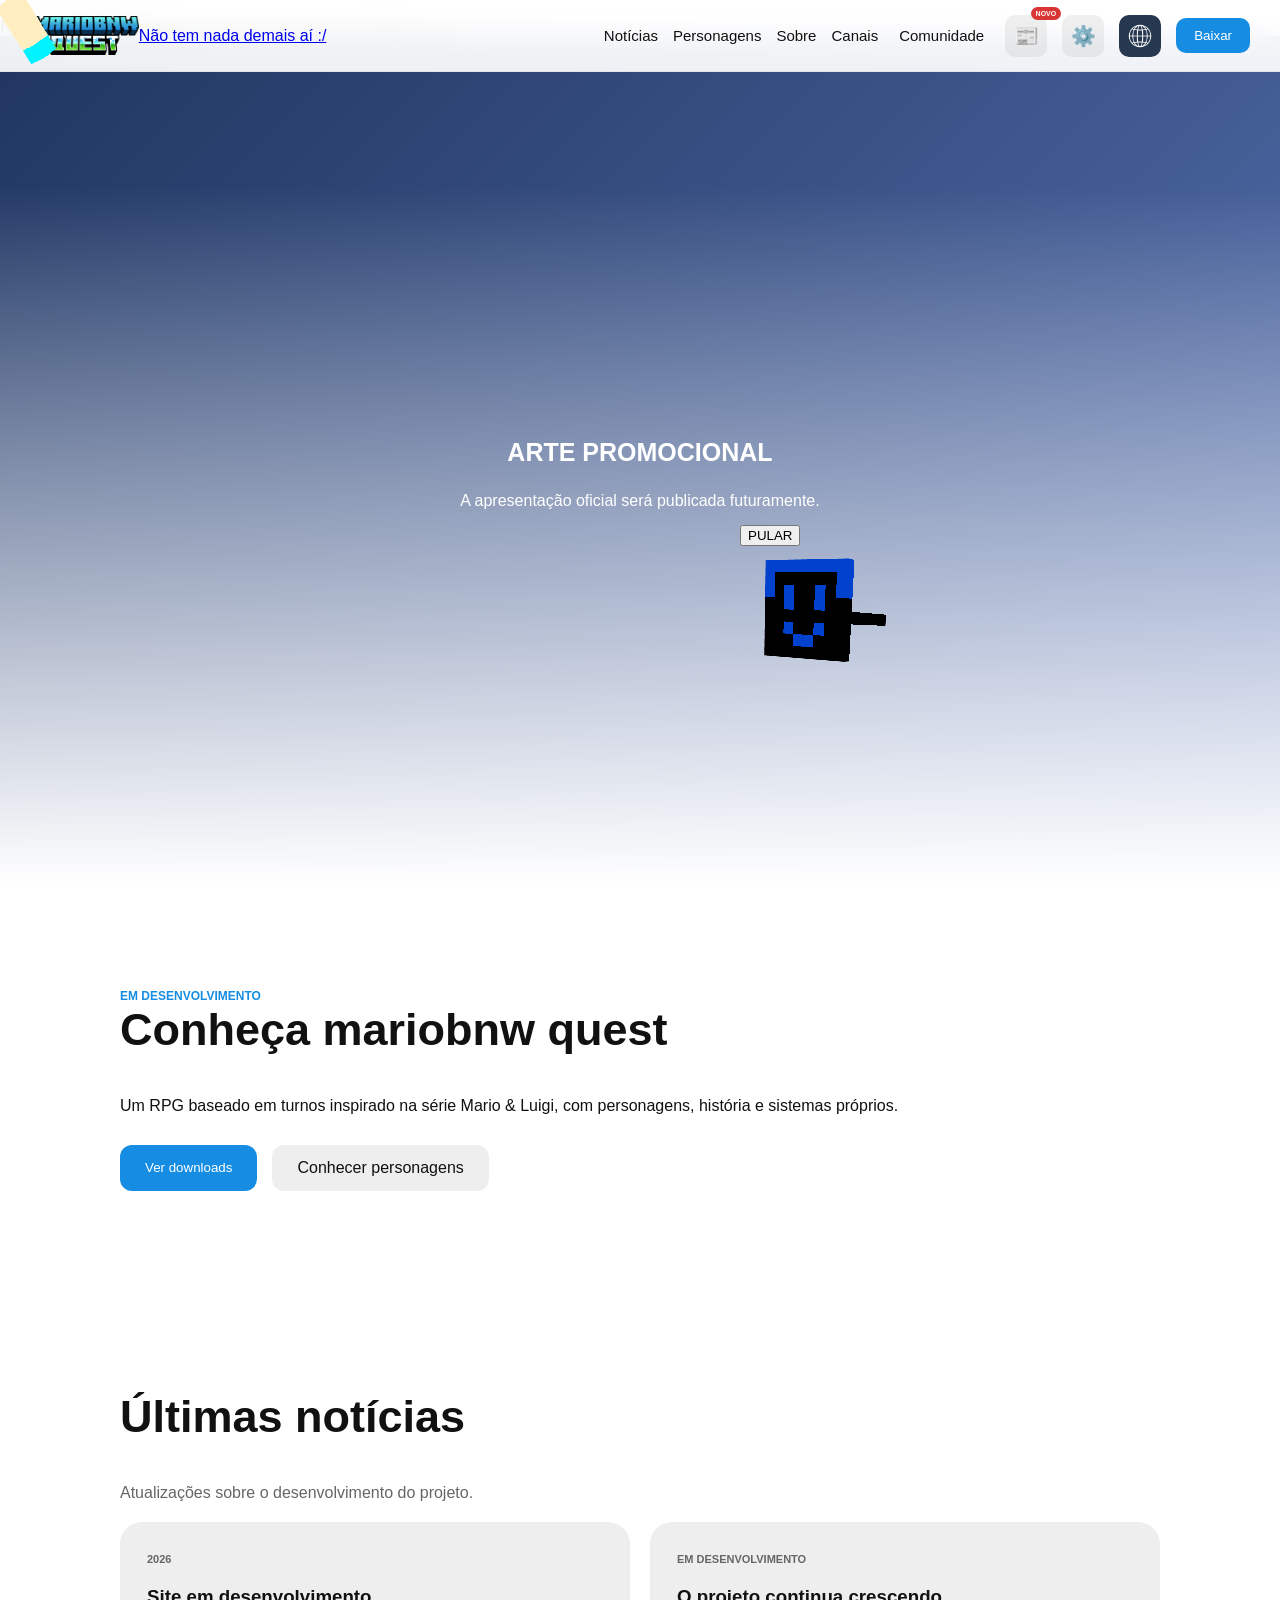
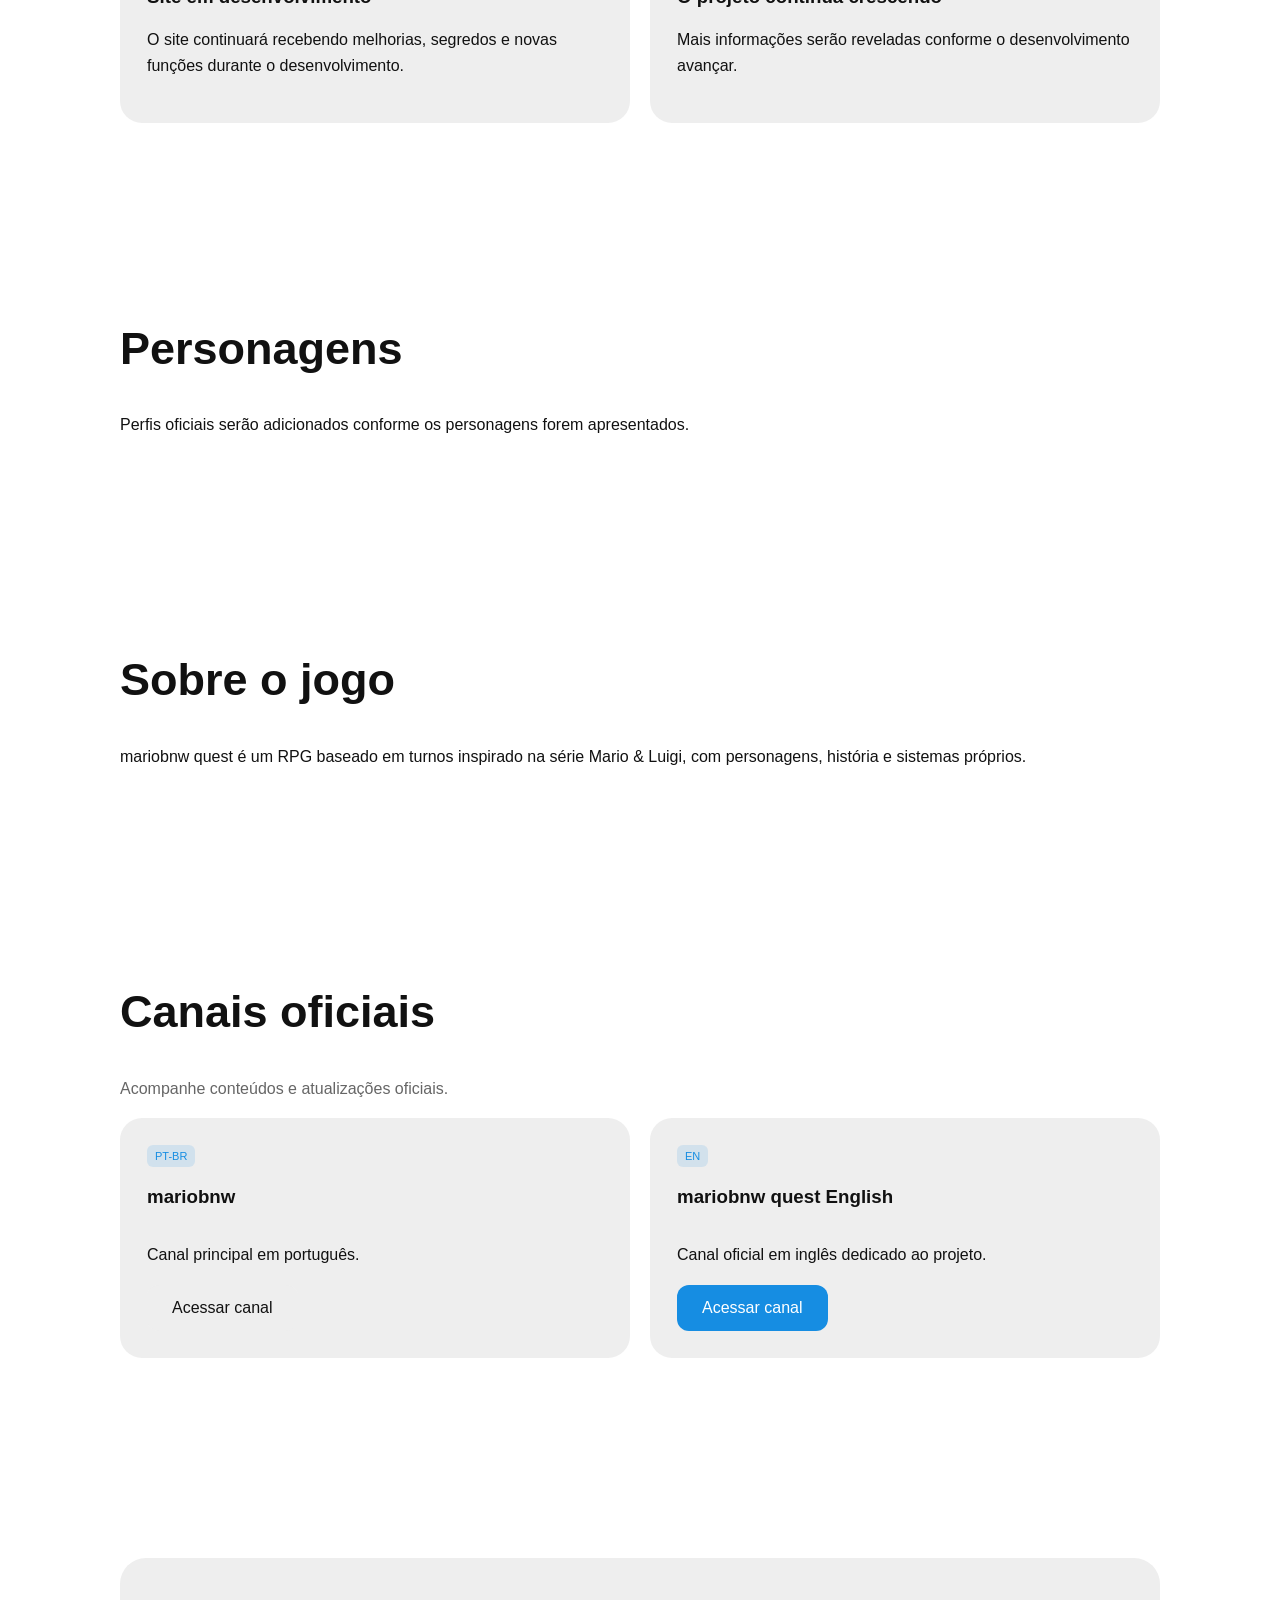
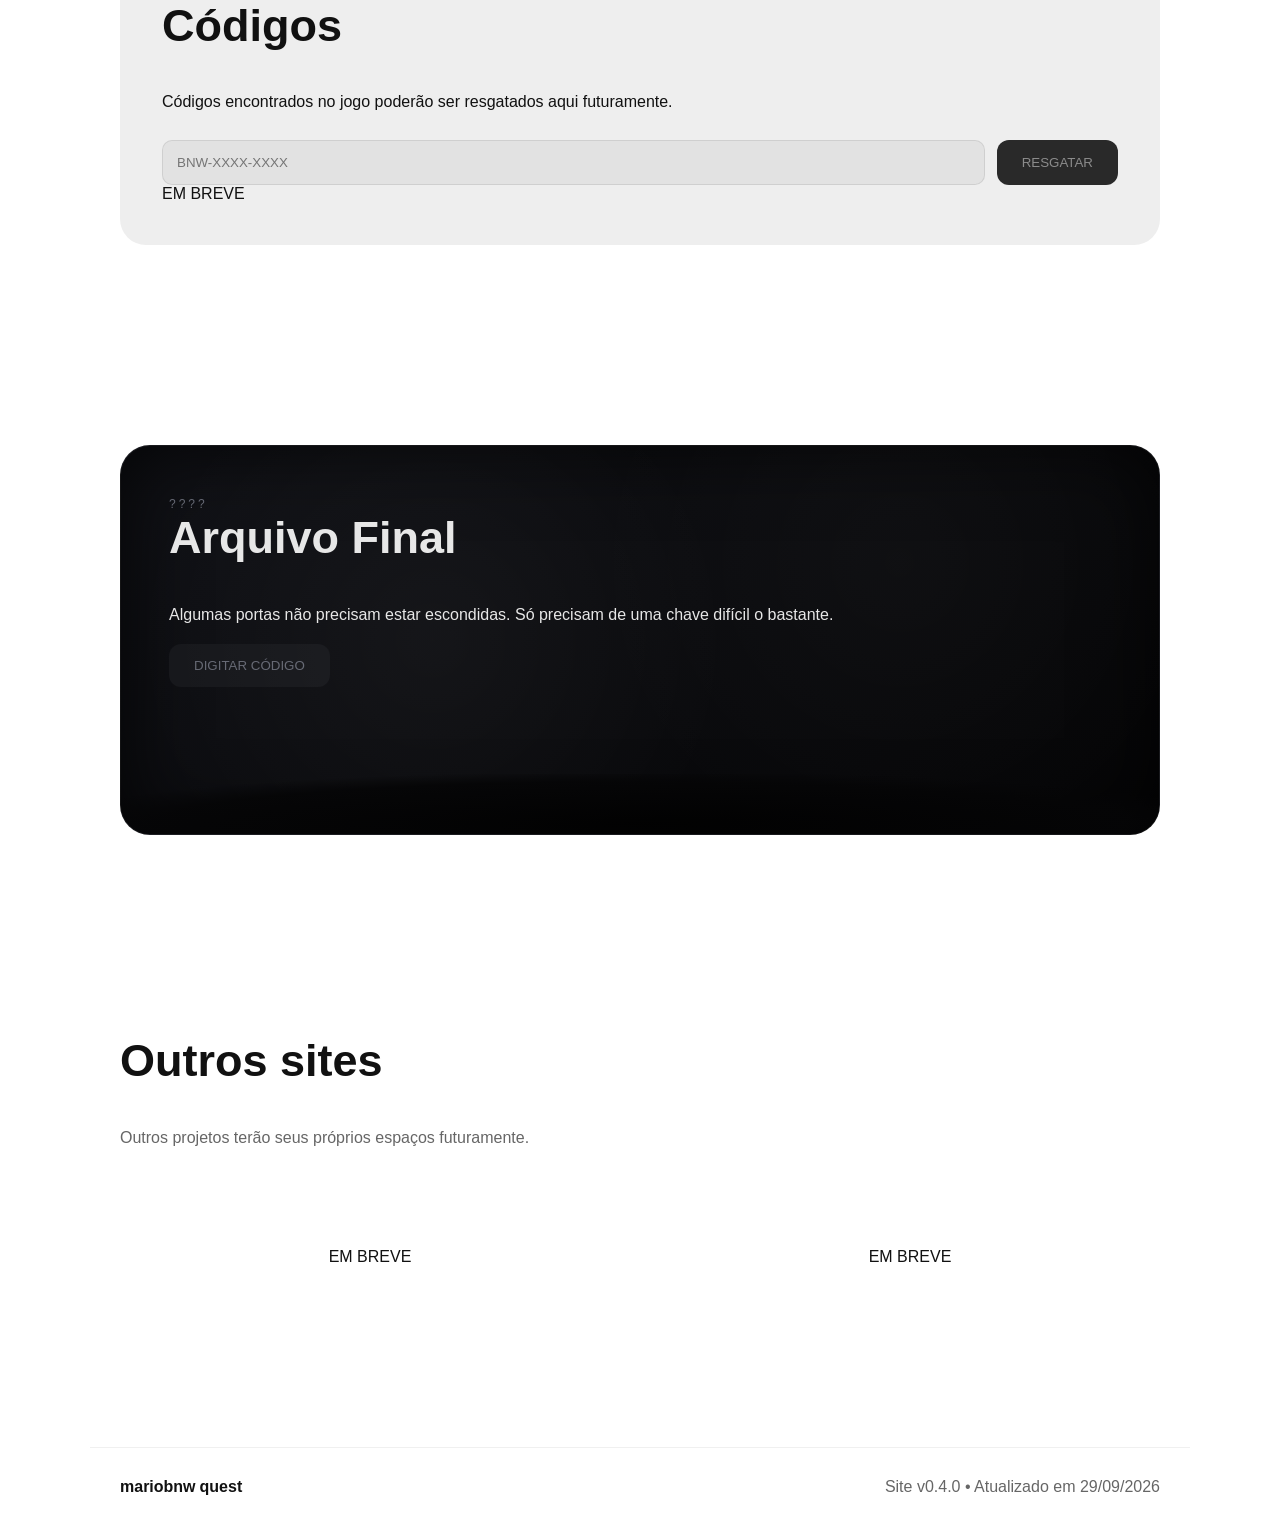
==== commit 45f64ad5: "Update index.html" ====
--- a/index.html
+++ b/index.html
@@ -30,11 +30,6 @@
     >
 
     <link
-        rel="apple-touch-icon"
-        href="images/favicon-aberto.png"
-    >
-
-    <link
         rel="stylesheet"
         href="style.css?v=0.4.0"
     >
@@ -44,7 +39,7 @@
 <body>
 
     <!-- ==========================================
-         TRANSIÇÃO SECRETA
+         TRANSIÇÃO
     =========================================== -->
 
     <div
@@ -54,7 +49,7 @@
 
 
     <!-- ==========================================
-         AVISO DE ERRO
+         POPUP DE ERRO
     =========================================== -->
 
     <div
@@ -96,6 +91,12 @@
         id="som-click"
         preload="auto"
         src="Downloads/minecraft-click-menu.mp3"
+    ></audio>
+
+    <audio
+        id="som-dialogo"
+        preload="auto"
+        src="Downloads/dialogo.mp3"
     ></audio>
 
 
@@ -119,6 +120,13 @@
                 draggable="false"
             >
 
+            <span
+                id="logo-easter-text"
+                class="logo-easter-text"
+            >
+                Não tem nada demais aí :/
+            </span>
+
         </a>
 
 
@@ -167,15 +175,15 @@
                 id="abrir-devlog"
                 class="botao-hud botao-devlog"
                 type="button"
+                title="Devlog"
                 aria-label="Devlog"
-                title="Devlog"
             >
                 📰
 
                 <span
                     id="devlog-novo"
                     class="devlog-novo"
-                    data-i18n="devlogNovo"
+                    data-i18n="novo"
                 >
                     NOVO
                 </span>
@@ -187,8 +195,8 @@
                 id="abrir-configuracoes"
                 class="botao-hud"
                 type="button"
+                title="Configurações"
                 aria-label="Configurações"
-                title="Configurações"
             >
                 ⚙️
             </button>
@@ -200,14 +208,12 @@
                     id="botao-idioma"
                     class="botao-idioma"
                     type="button"
-                    aria-label="Selecionar idioma"
                     title="Idioma"
                 >
 
                     <img
                         src="images/globo.png"
                         alt=""
-                        draggable="false"
                     >
 
                 </button>
@@ -223,14 +229,14 @@
                         data-lang="pt"
                         type="button"
                     >
+
                         <img
                             src="images/bandeira-brasil.webp"
-                            alt="Brasil"
+                            alt=""
                         >
 
-                        <span>
-                            Português
-                        </span>
+                        Português
+
                     </button>
 
 
@@ -239,14 +245,14 @@
                         data-lang="en"
                         type="button"
                     >
+
                         <img
                             src="images/bandeira-eua.png"
-                            alt="United States"
+                            alt=""
                         >
 
-                        <span>
-                            English
-                        </span>
+                        English
+
                     </button>
 
                 </div>
@@ -269,10 +275,11 @@
 
 
     <!-- ==========================================
-         SITE PRINCIPAL
+         SITE
     =========================================== -->
 
     <main id="conteudo-site">
+
 
         <!-- HERO -->
 
@@ -284,11 +291,11 @@
             <div class="hero-conteudo">
 
                 <p data-i18n="heroTitulo">
-                    ARTE PROMOCIONAL DO CAPÍTULO 1
+                    ARTE PROMOCIONAL
                 </p>
 
                 <span data-i18n="heroTexto">
-                    A apresentação oficial será publicada em breve.
+                    A apresentação oficial será publicada futuramente.
                 </span>
 
             </div>
@@ -302,16 +309,14 @@
 
             <span
                 class="mini-etiqueta"
-                data-i18n="projetoEtiqueta"
+                data-i18n="desenvolvimento"
             >
                 EM DESENVOLVIMENTO
             </span>
-
 
             <h2 data-i18n="bemVindo">
                 Conheça mariobnw quest
             </h2>
-
 
             <p data-i18n="descricaoInicial">
                 Um RPG baseado em turnos inspirado na série Mario & Luigi,
@@ -325,7 +330,7 @@
                     id="botao-ver-downloads"
                     class="botao botao-principal"
                     type="button"
-                    data-i18n="botaoBaixar"
+                    data-i18n="verDownloads"
                 >
                     Ver downloads
                 </button>
@@ -333,7 +338,7 @@
                 <a
                     class="botao"
                     href="#personagens"
-                    data-i18n="botaoPersonagens"
+                    data-i18n="conhecerPersonagens"
                 >
                     Conhecer personagens
                 </a>
@@ -356,9 +361,9 @@
 
             <p
                 class="secao-descricao"
-                data-i18n="noticiasDescricao"
-            >
-                Atualizações sobre o desenvolvimento do jogo.
+                data-i18n="noticiasTexto"
+            >
+                Atualizações sobre o desenvolvimento do projeto.
             </p>
 
 
@@ -370,13 +375,13 @@
                         2026
                     </span>
 
-                    <h3 data-i18n="noticia1Titulo">
-                        Site em construção
+                    <h3 data-i18n="noticiaSiteTitulo">
+                        Site em desenvolvimento
                     </h3>
 
-                    <p data-i18n="noticia1Texto">
-                        Alguém pensou que seria uma boa ideia criar
-                        um site antes de terminar o jogo.
+                    <p data-i18n="noticiaSiteTexto">
+                        O site continuará recebendo melhorias,
+                        segredos e novas funções durante o desenvolvimento.
                     </p>
 
                 </article>
@@ -386,18 +391,18 @@
 
                     <span
                         class="card-data"
-                        data-i18n="noticia2Etiqueta"
+                        data-i18n="desenvolvimento"
                     >
                         EM DESENVOLVIMENTO
                     </span>
 
-                    <h3 data-i18n="noticia2Titulo">
-                        Capítulo 1
+                    <h3 data-i18n="noticiaJogoTitulo">
+                        O projeto continua crescendo
                     </h3>
 
-                    <p data-i18n="noticia2Texto">
-                        Novas informações sobre o primeiro capítulo
-                        serão divulgadas futuramente.
+                    <p data-i18n="noticiaJogoTexto">
+                        Mais informações serão reveladas conforme
+                        o desenvolvimento avançar.
                     </p>
 
                 </article>
@@ -465,7 +470,7 @@
             </p>
 
 
-            <div class="cards canais-grid">
+            <div class="cards">
 
                 <article class="card canal-card">
 
@@ -477,9 +482,8 @@
                         mariobnw
                     </h3>
 
-                    <p data-i18n="canalPrincipalTexto">
-                        Canal principal em português com vídeos,
-                        transmissões e outros projetos.
+                    <p data-i18n="canalPT">
+                        Canal principal em português.
                     </p>
 
                     <a
@@ -487,7 +491,7 @@
                         href="https://youtube.com/@mariobnw"
                         target="_blank"
                         rel="noopener noreferrer"
-                        data-i18n="verCanal"
+                        data-i18n="acessarCanal"
                     >
                         Acessar canal
                     </a>
@@ -505,9 +509,8 @@
                         mariobnw quest English
                     </h3>
 
-                    <p data-i18n="canalEnglishTexto">
-                        Canal oficial em inglês dedicado às
-                        atualizações de mariobnw quest.
+                    <p data-i18n="canalEN">
+                        Canal oficial em inglês dedicado ao projeto.
                     </p>
 
                     <a
@@ -515,7 +518,7 @@
                         href="https://youtube.com/@bnw_quest_english"
                         target="_blank"
                         rel="noopener noreferrer"
-                        data-i18n="visitarCanalEnglish"
+                        data-i18n="acessarCanal"
                     >
                         Acessar canal
                     </a>
@@ -543,7 +546,7 @@
                 </h2>
 
                 <p data-i18n="codigosTexto">
-                    Códigos encontrados em mariobnw quest poderão
+                    Códigos encontrados no jogo poderão
                     ser resgatados aqui futuramente.
                 </p>
 
@@ -560,7 +563,7 @@
                         id="botao-codigo-bloqueado"
                         class="botao botao-bloqueado"
                         type="button"
-                        data-i18n="codigosBotao"
+                        data-i18n="resgatar"
                     >
                         RESGATAR
                     </button>
@@ -568,13 +571,12 @@
                 </div>
 
 
-                <!-- fita atravessando o card -->
-
-                <div
-                    class="fita-bloqueio fita-codigos"
-                    data-i18n="emBreve"
-                >
-                    EM BREVE
+                <div class="fita-realista fita-codigos">
+
+                    <span data-i18n="emBreve">
+                        EM BREVE
+                    </span>
+
                 </div>
 
             </div>
@@ -599,50 +601,23 @@
                     ????
                 </span>
 
-
                 <h2 data-i18n="arquivoTitulo">
                     Arquivo Final
                 </h2>
 
-
                 <p data-i18n="arquivoTexto">
-                    Esta área permanecerá bloqueada até que todos
-                    os requisitos sejam concluídos.
+                    Algumas portas não precisam estar escondidas.
+                    Só precisam de uma chave difícil o bastante.
                 </p>
-
-
-                <div class="arquivo-requisitos">
-
-                    <span>
-                        CAPÍTULO 1
-                    </span>
-
-                    <span>
-                        CAPÍTULO 2
-                    </span>
-
-                    <span>
-                        CAPÍTULO 3
-                    </span>
-
-                    <span>
-                        CAPÍTULO 4
-                    </span>
-
-                    <span data-i18n="arquivoSegredos">
-                        SEGREDOS
-                    </span>
-
-                </div>
 
 
                 <button
                     id="abrir-arquivo-final"
                     class="botao arquivo-final-botao"
                     type="button"
-                    data-i18n="arquivoBotao"
+                    data-i18n="digitarCodigo"
                 >
-                    BLOQUEADO
+                    DIGITAR CÓDIGO
                 </button>
 
             </div>
@@ -667,13 +642,12 @@
                 class="secao-descricao"
                 data-i18n="outrosSitesTexto"
             >
-                Outros projetos também terão seus próprios sites.
+                Outros projetos terão seus próprios espaços futuramente.
             </p>
 
 
             <div class="outros-sites-grid">
 
-                <!-- MARIOBNW -->
 
                 <article class="site-projeto">
 
@@ -682,33 +656,21 @@
                         <img
                             class="site-logo"
                             src="images/logo-mariobnw.png"
-                            alt="mariobnw"
-                            onerror="this.style.display='none'; this.nextElementSibling.style.display='block';"
+                            alt=""
                         >
 
-                        <span class="site-logo-fallback">
-                            mariobnw
-                        </span>
-
-
-                        <div
-                            class="fita-bloqueio fita-site"
-                            data-i18n="emBreve"
-                        >
-                            EM BREVE
+                        <div class="fita-realista fita-site">
+
+                            <span data-i18n="emBreve">
+                                EM BREVE
+                            </span>
+
                         </div>
 
                     </div>
 
-
-                    <p data-i18n="siteMariobnwTexto">
-                        Site oficial do canal mariobnw.
-                    </p>
-
                 </article>
 
-
-                <!-- CAOS TOTAL -->
 
                 <article class="site-projeto">
 
@@ -717,34 +679,26 @@
                         <img
                             class="site-logo"
                             src="images/logo-caos-total.png"
-                            alt="CAOS TOTAL"
-                            onerror="this.style.display='none'; this.nextElementSibling.style.display='block';"
+                            alt=""
                         >
 
-                        <span class="site-logo-fallback">
-                            CAOS TOTAL
-                        </span>
-
-
-                        <div
-                            class="fita-bloqueio fita-site"
-                            data-i18n="emBreve"
-                        >
-                            EM BREVE
+                        <div class="fita-realista fita-site">
+
+                            <span data-i18n="emBreve">
+                                EM BREVE
+                            </span>
+
                         </div>
 
                     </div>
 
-
-                    <p data-i18n="siteCaosTexto">
-                        Site oficial de CAOS TOTAL.
-                    </p>
-
                 </article>
 
+
             </div>
 
         </section>
+
 
     </main>
 
@@ -769,15 +723,13 @@
 
             </span>
 
-            <span>
-                quest
-            </span>
+            quest
 
         </div>
 
 
         <span id="info-versao-site">
-            Site v0.4.0 • Atualizado em 28/09/2026
+            Site v0.4.0 • Atualizado em 29/09/2026
         </span>
 
     </footer>
@@ -790,7 +742,6 @@
     <div
         id="overlay-comunidade"
         class="overlay-modal"
-        aria-hidden="true"
     >
 
         <div class="modal-base">
@@ -805,7 +756,7 @@
 
             <span
                 class="modal-etiqueta"
-                data-i18n="comunidadeEtiqueta"
+                data-i18n="comunidadeTitulo"
             >
                 COMUNIDADE
             </span>
@@ -814,11 +765,8 @@
                 Comunidade
             </h2>
 
-            <p
-                class="modal-descricao"
-                data-i18n="comunidadeTexto"
-            >
-                Acesse os espaços oficiais da comunidade.
+            <p data-i18n="comunidadeTexto">
+                Acesse os espaços oficiais.
             </p>
 
 
@@ -832,16 +780,12 @@
 
                     <img
                         src="images/youtube.png"
-                        alt="YouTube"
+                        alt=""
                     >
 
                     <strong>
                         YouTube
                     </strong>
-
-                    <span data-i18n="youtubeTexto">
-                        Publicações, novidades e sugestões.
-                    </span>
 
                 </button>
 
@@ -853,15 +797,15 @@
 
                     <img
                         src="images/discord.png"
-                        alt="Discord"
+                        alt=""
                     >
 
                     <strong>
                         Discord
                     </strong>
 
-                    <span data-i18n="discordTexto">
-                        Teorias, fanarts e comunidade.
+                    <span data-i18n="emBreve">
+                        EM BREVE
                     </span>
 
                 </button>
@@ -880,7 +824,6 @@
     <div
         id="overlay-devlog"
         class="overlay-modal"
-        aria-hidden="true"
     >
 
         <div class="modal-base modal-devlog">
@@ -901,33 +844,13 @@
                 Diário de desenvolvimento
             </h2>
 
-            <p
-                class="modal-descricao"
-                data-i18n="devlogDescricao"
-            >
-                Atualizações sobre o desenvolvimento do projeto.
-            </p>
-
-
-            <div class="devlog-progresso">
-
-                <span>
-                    Demo Beta 0.1
-                </span>
-
-                <strong id="devlog-progresso">
-                    0%
-                </strong>
-
-            </div>
-
 
             <div class="devlog-lista">
 
                 <article class="devlog-post">
 
                     <span class="devlog-data">
-                        28/09/2026
+                        29/09/2026
                     </span>
 
                     <h3>
@@ -935,25 +858,8 @@
                     </h3>
 
                     <p data-i18n="devlog040">
-                        Arquivo Final, novo sistema visual de fitas,
-                        área de códigos refeita e melhorias nos temas.
-                    </p>
-
-                </article>
-
-
-                <article class="devlog-post">
-
-                    <span class="devlog-data">
-                        28/09/2026
-                    </span>
-
-                    <h3>
-                        Site v0.3.1
-                    </h3>
-
-                    <p data-i18n="devlog031">
-                        Página 404, novos projetos, Devlog e melhorias gerais.
+                        Novos segredos, Arquivo Final, melhorias nos temas,
+                        fitas refeitas, introdução do site e várias correções.
                     </p>
 
                 </article>
@@ -972,7 +878,6 @@
     <div
         id="overlay-downloads"
         class="overlay-modal"
-        aria-hidden="true"
     >
 
         <div class="modal-base modal-downloads">
@@ -987,7 +892,7 @@
 
             <span
                 class="modal-etiqueta"
-                data-i18n="downloadsEtiqueta"
+                data-i18n="downloadsTitulo"
             >
                 DOWNLOADS
             </span>
@@ -999,11 +904,11 @@
 
             <section class="download-bloco">
 
-                <h3 data-i18n="demoPublicaTitulo">
+                <h3 data-i18n="demoPublica">
                     Demo pública
                 </h3>
 
-                <p data-i18n="demoPublicaTexto">
+                <p data-i18n="demoIndisponivel">
                     A demo pública ainda não está disponível.
                 </p>
 
@@ -1012,30 +917,18 @@
 
                     <span>
                         PC
-                        <small data-i18n="planejado">
-                            PLANEJADO
-                        </small>
                     </span>
 
                     <span>
                         Android
-                        <small data-i18n="planejado">
-                            PLANEJADO
-                        </small>
                     </span>
 
                     <span>
                         Linux
-                        <small data-i18n="naoPlanejado">
-                            NÃO PLANEJADO AINDA
-                        </small>
                     </span>
 
                     <span>
                         macOS
-                        <small data-i18n="naoPlanejado">
-                            NÃO PLANEJADO AINDA
-                        </small>
                     </span>
 
                 </div>
@@ -1064,7 +957,7 @@
 
                     <div class="progresso-cabecalho">
 
-                        <strong data-i18n="progressoTitulo">
+                        <strong data-i18n="progresso">
                             Progresso
                         </strong>
 
@@ -1083,46 +976,6 @@
                         ></div>
 
                     </div>
-
-                    <span
-                        id="progresso-status"
-                        class="progresso-status"
-                    >
-                        O desenvolvimento ainda não começou.
-                    </span>
-
-                </div>
-
-
-                <div class="plataformas">
-
-                    <span>
-                        PC
-                        <small data-i18n="indisponivel">
-                            INDISPONÍVEL
-                        </small>
-                    </span>
-
-                    <span>
-                        Android
-                        <small data-i18n="naoDisponivel">
-                            NÃO DISPONÍVEL
-                        </small>
-                    </span>
-
-                    <span>
-                        Linux
-                        <small data-i18n="naoDisponivel">
-                            NÃO DISPONÍVEL
-                        </small>
-                    </span>
-
-                    <span>
-                        macOS
-                        <small data-i18n="naoDisponivel">
-                            NÃO DISPONÍVEL
-                        </small>
-                    </span>
 
                 </div>
 
@@ -1150,7 +1003,6 @@
     <div
         id="overlay-configuracoes"
         class="overlay-modal"
-        aria-hidden="true"
     >
 
         <div class="modal-base modal-configuracoes">
@@ -1163,14 +1015,12 @@
                 ×
             </button>
 
-
             <span
                 class="modal-etiqueta"
-                data-i18n="configEtiqueta"
+                data-i18n="configTitulo"
             >
                 CONFIGURAÇÕES
             </span>
-
 
             <h2 data-i18n="configTitulo">
                 Configurações
@@ -1182,13 +1032,15 @@
                 <div class="config-item">
 
                     <div>
-                        <strong data-i18n="configSom">
+
+                        <strong data-i18n="sons">
                             Sons
                         </strong>
 
-                        <span data-i18n="configSomTexto">
-                            Sons de clique e efeitos.
+                        <span data-i18n="sonsTexto">
+                            Sons e efeitos sonoros.
                         </span>
+
                     </div>
 
                     <button
@@ -1205,13 +1057,15 @@
                 <div class="config-item">
 
                     <div>
-                        <strong data-i18n="configEfeitos">
+
+                        <strong data-i18n="efeitos">
                             Efeitos
                         </strong>
 
-                        <span data-i18n="configEfeitosTexto">
+                        <span data-i18n="efeitosTexto">
                             Animações e efeitos visuais.
                         </span>
+
                     </div>
 
                     <button
@@ -1225,39 +1079,120 @@
                 </div>
 
 
-                <div
-                    id="config-tema"
-                    class="config-item config-tema oculto"
-                >
-
-                    <div>
-                        <strong data-i18n="configTema">
-                            Tema
+                <!-- TEMAS -->
+
+                <div class="config-item config-temas">
+
+                    <div class="config-temas-cabecalho">
+
+                        <strong data-i18n="temas">
+                            Temas
                         </strong>
 
-                        <span data-i18n="configTemaTexto">
-                            Escolha a identidade visual.
+                        <span data-i18n="temasTexto">
+                            Escolha a identidade do site.
                         </span>
+
                     </div>
 
 
-                    <div class="botoes-tema">
+                    <div class="lista-temas">
 
                         <button
                             id="tema-mariobnw"
-                            class="tema-botao"
+                            class="tema-card"
+                            data-preview-tema="mariobnw"
                             type="button"
                         >
-                            mariobnw
+
+                            <img
+                                src="images/favicon-aberto.png"
+                                alt=""
+                            >
+
+                            <span>
+                                mariobnw
+                            </span>
+
+                            <small class="tema-ativo-texto">
+                                ✓
+                            </small>
+
                         </button>
+
 
                         <button
                             id="tema-uno"
-                            class="tema-botao"
+                            class="tema-card tema-oculto"
+                            data-preview-tema="mario.uno"
                             type="button"
                         >
-                            mario.uno
+
+                            <img
+                                src="images/mariobnw-verde-aberto.png"
+                                alt=""
+                            >
+
+                            <span>
+                                mario.uno
+                            </span>
+
+                            <small class="tema-ativo-texto">
+                                ✓
+                            </small>
+
                         </button>
+
+
+                        <button
+                            id="tema-bne"
+                            class="tema-card tema-oculto"
+                            data-preview-tema="mariobne"
+                            type="button"
+                        >
+
+                            <img
+                                src="images/favicon-bne-aberto.png"
+                                alt=""
+                                onerror="this.src='images/favicon-aberto.png'"
+                            >
+
+                            <span>
+                                mariobne
+                            </span>
+
+                            <small class="tema-ativo-texto">
+                                ✓
+                            </small>
+
+                        </button>
+
+                    </div>
+
+
+                    <div
+                        id="descobrir-tema-area"
+                        class="descobrir-tema-area"
+                    >
+
+                        <span data-i18n="querTema">
+                            Quer um tema novo?
+                        </span>
+
+                        <button
+                            id="descobrir-tema"
+                            class="botao botao-pequeno"
+                            type="button"
+                            data-i18n="descobrir"
+                        >
+                            DESCOBRIR
+                        </button>
+
+
+                        <p
+                            id="dica-tema"
+                            class="dica-tema"
+                        ></p>
 
                     </div>
 
@@ -1279,13 +1214,12 @@
 
 
     <!-- ==========================================
-         ARQUIVO FINAL — ENTRADA DE CÓDIGO
+         ARQUIVO FINAL — CÓDIGO
     =========================================== -->
 
     <div
         id="overlay-arquivo-codigo"
         class="overlay-modal"
-        aria-hidden="true"
     >
 
         <div class="modal-base arquivo-codigo-modal">
@@ -1298,21 +1232,15 @@
                 ×
             </button>
 
-
             <span class="arquivo-etiqueta">
                 ????
             </span>
 
-
-            <h2 data-i18n="arquivoCodigoTitulo">
+            <h2 data-i18n="codigoNecessario">
                 Código necessário
             </h2>
 
-
-            <p
-                class="modal-descricao"
-                data-i18n="arquivoCodigoTexto"
-            >
+            <p data-i18n="digiteSequencia">
                 Digite a sequência correta.
             </p>
 
@@ -1327,15 +1255,13 @@
                     type="password"
                     inputmode="numeric"
                     autocomplete="off"
-                    maxlength="24"
                     placeholder="••••••••••••"
                 >
-
 
                 <button
                     class="botao botao-principal"
                     type="submit"
-                    data-i18n="arquivoCodigoBotao"
+                    data-i18n="verificar"
                 >
                     VERIFICAR
                 </button>
@@ -1357,12 +1283,15 @@
          PÁGINA CORROMPIDA
     =========================================== -->
 
-    <div
+    <section
         id="pagina-corrompida"
         class="pagina-corrompida"
         aria-hidden="true"
     >
 
+        <div class="corrompida-neblina"></div>
+
+
         <div class="corrompida-conteudo">
 
             <button
@@ -1384,96 +1313,106 @@
             </h1>
 
 
-            <p data-i18n="corrompidaTexto">
-                Algumas coisas não deveriam estar visíveis ainda.
+            <p data-i18n="corrompidaInicial">
+                Tem alguma coisa escondida aqui.
             </p>
 
 
-            <!-- CONTEÚDO FUTURO / ENQUETE -->
-
             <div
-                id="conteudo-secreto-final"
-                class="conteudo-secreto-final"
-            >
-
-                <h2 data-i18n="enqueteTitulo">
-                    Uma última pergunta.
+                id="arquivo-restaurado"
+                class="arquivo-restaurado"
+            >
+
+                <span class="arquivo-restaurado-status">
+                    ARQUIVO RESTAURADO
+                </span>
+
+
+                <h2 data-i18n="registroEncontrado">
+                    Registro encontrado
                 </h2>
 
-                <p data-i18n="enqueteTexto">
-                    O conteúdo completo será revelado quando chegar a hora.
+
+                <p>
+                    <span
+                        class="palavra-corrompida"
+                        data-original="mariobnw"
+                    >
+                        mariobnw
+                    </span>
+
+                    <span data-i18n="registroLinha1">
+                        deixou mais coisas para trás do que deveria.
+                    </span>
                 </p>
 
+
+                <p>
+
+                    <span data-i18n="registroLinha2A">
+                        Talvez
+                    </span>
+
+                    <span
+                        class="palavra-corrompida"
+                        data-original="mariobnw"
+                    >
+                        mariobnw
+                    </span>
+
+                    <span data-i18n="registroLinha2B">
+                        nunca tenha estado sozinho aqui.
+                    </span>
+
+                </p>
+
+
+                <p>
+
+                    <span data-i18n="registroLinha3A">
+                        E talvez
+                    </span>
+
+                    <span
+                        class="palavra-corrompida"
+                        data-original="mariobnw"
+                    >
+                        mariobnw
+                    </span>
+
+                    <span data-i18n="registroLinha3B">
+                        não seja o único nome que esta página conhece.
+                    </span>
+
+                </p>
+
+
+                <div class="arquivo-recompensa">
+
+                    <strong>
+                        ????
+                    </strong>
+
+                    <span data-i18n="algoEspera">
+                        Algo ainda está esperando.
+                    </span>
+
+                </div>
+
             </div>
 
         </div>
 
 
-        <!-- =====================================
-             TINTA — fica SÓ nesta página
-        ====================================== -->
-
-        <div
-            id="camada-tinta"
-            class="camada-tinta"
-        >
-
-            <div class="tinta-mancha tinta-1"></div>
-            <div class="tinta-mancha tinta-2"></div>
-            <div class="tinta-mancha tinta-3"></div>
-            <div class="tinta-mancha tinta-4"></div>
-            <div class="tinta-mancha tinta-5"></div>
-            <div class="tinta-mancha tinta-6"></div>
-
-
-            <!-- Pontos secretos -->
-
-            <button
-                class="ponto-tinta ponto-1"
-                data-tinta="1"
-                type="button"
-                aria-label="?"
-            ></button>
-
-            <button
-                class="ponto-tinta ponto-2"
-                data-tinta="2"
-                type="button"
-                aria-label="?"
-            ></button>
-
-            <button
-                class="ponto-tinta ponto-3"
-                data-tinta="3"
-                type="button"
-                aria-label="?"
-            ></button>
-
-            <button
-                class="ponto-tinta ponto-4"
-                data-tinta="4"
-                type="button"
-                aria-label="?"
-            ></button>
-
-            <button
-                class="ponto-tinta ponto-5"
-                data-tinta="5"
-                type="button"
-                aria-label="?"
-            ></button>
-
-            <button
-                class="ponto-tinta ponto-6"
-                data-tinta="6"
-                type="button"
-                aria-label="?"
-            ></button>
-
-        </div>
-
-
-        <!-- MENSAGEM INICIAL -->
+        <!-- TINTA REAL RASPÁVEL -->
+
+        <canvas
+            id="canvas-tinta"
+            class="canvas-tinta"
+        ></canvas>
+
+
+        <!-- MARIO.UNO VOLTARÁ -->
 
         <div
             id="mensagem-uno-voltara"
@@ -1482,12 +1421,10 @@
 
             <button
                 id="fechar-mensagem-uno"
-                class="fechar-mensagem-uno"
                 type="button"
             >
                 ×
             </button>
-
 
             <span>
                 mario.uno voltará
@@ -1495,11 +1432,51 @@
 
         </div>
 
-    </div>
+
+        <!-- DIÁLOGO FINAL -->
+
+        <div
+            id="dialogo-bne"
+            class="dialogo-bne"
+        >
+
+            <div class="dialogo-bne-caixa">
+
+                <p id="dialogo-bne-texto">
+                    Você lembra de mim?
+                </p>
+
+
+                <div
+                    id="dialogo-bne-opcoes"
+                    class="dialogo-bne-opcoes"
+                >
+
+                    <button
+                        id="bne-sim"
+                        type="button"
+                    >
+                        Sim
+                    </button>
+
+                    <button
+                        id="bne-nao"
+                        type="button"
+                    >
+                        Não
+                    </button>
+
+                </div>
+
+            </div>
+
+        </div>
+
+    </section>
 
 
     <!-- ==========================================
-         BNW
+         BNW MASK
     =========================================== -->
 
     <div id="bnw-container">
@@ -1507,9 +1484,27 @@
         <img
             id="mascara-bnw"
             src="images/mascara-normal.png"
-            alt="Máscara do mariobnw"
+            alt=""
             draggable="false"
         >
+
+
+        <div
+            id="bnw-dialogo"
+            class="bnw-dialogo"
+        >
+
+            <span id="bnw-dialogo-texto"></span>
+
+            <button
+                id="pular-intro"
+                type="button"
+                data-i18n="pular"
+            >
+                PULAR
+            </button>
+
+        </div>
 
     </div>
 
--- a/style.css
+++ b/style.css
@@ -1,35 +1,20 @@
 /* ==========================================
-   CORES
+   VARIÁVEIS
 ========================================== */
 
 :root {
-
     --fundo: #ffffff;
-
     --texto: #111111;
-
     --texto-secundario: #666666;
 
-    --topo:
-        rgba(255,255,255,0.92);
-
-    --card:
-        #eeeeee;
-
-    --fade-final:
-        #ffffff;
-
-    --cor-tema:
-        #168de2;
-
-    --cor-tema-hover:
-        #32a8f8;
-
-    --erro:
-        #d93535;
-
-    --erro-fundo:
-        rgba(255,255,255,0.97);
+    --topo: rgba(255,255,255,0.92);
+    --card: #eeeeee;
+    --fade-final: #ffffff;
+
+    --cor-tema: #168de2;
+    --cor-tema-hover: #32a8f8;
+
+    --erro: #d93535;
 }
 
 
@@ -40,48 +25,29 @@
 @media (prefers-color-scheme: dark) {
 
     :root {
-
-        --fundo:
-            #050505;
-
-        --texto:
-            #ffffff;
-
-        --texto-secundario:
-            #aaaaaa;
-
-        --topo:
-            rgba(10,10,14,0.93);
-
-        --card:
-            #181818;
-
-        --fade-final:
-            #050505;
-
-        --erro-fundo:
-            rgba(20,20,23,0.98);
+        --fundo: #050505;
+        --texto: #ffffff;
+        --texto-secundario: #aaaaaa;
+
+        --topo: rgba(10,10,14,0.93);
+        --card: #181818;
+        --fade-final: #050505;
     }
 
 }
 
 
 /* ==========================================
-   TEMA MARIO.UNO
+   MARIO.UNO
 ========================================== */
 
 html[data-tema="mario.uno"] {
-
-    --cor-tema:
-        #2fbd59;
-
-    --cor-tema-hover:
-        #57df7c;
+    --cor-tema: #2fbd59;
+    --cor-tema-hover: #57df7c;
 }
 
 
 html[data-tema="mario.uno"] .hero {
-
     background:
         linear-gradient(
             135deg,
@@ -91,56 +57,28 @@
 }
 
 
-html[data-tema="mario.uno"] .botao-idioma {
-
-    background:
-        #1d4228;
-}
-
-
-html[data-tema="mario.uno"] .card:hover {
-
-    border-color:
-        rgba(47,189,89,0.40);
-}
-
-
 /* ==========================================
    GERAL
 ========================================== */
 
 * {
-
-    box-sizing:
-        border-box;
+    box-sizing: border-box;
 }
 
 
 html {
-
-    scroll-behavior:
-        smooth;
-}
-
-
-/*
-   O cursor normal só desaparece
-   depois que o JS confirma que a
-   mão personalizada existe.
-*/
+    scroll-behavior: smooth;
+}
+
 
 html.cursor-personalizado,
 html.cursor-personalizado * {
-
-    cursor:
-        none !important;
+    cursor: none !important;
 }
 
 
 body {
-
-    margin:
-        0;
+    margin: 0;
 
     background:
         var(--fundo);
@@ -153,226 +91,19 @@
         Helvetica,
         sans-serif;
 
-    overflow-x:
-        hidden;
+    overflow-x: hidden;
 }
 
 
 body.modal-aberto {
-
-    overflow:
-        hidden;
-}
-
-
+    overflow: hidden;
+}
+
+
+a,
 button,
-a {
-
-    font-family:
-        inherit;
-}
-
-
-/* ==========================================
-   TRANSIÇÕES DE TEMA
-========================================== */
-
-body,
-.topo,
-.card,
-.botao,
-.botao-hud,
-.botao-idioma,
-.modal-base,
-.download-bloco,
-.config-item,
-.codigos-caixa,
-.site-card {
-
-    transition:
-        background-color 0.55s ease,
-        color 0.55s ease,
-        border-color 0.55s ease;
-}
-
-
-/* ==========================================
-   TRANSIÇÃO PRETA
-========================================== */
-
-#transicao-secreta {
-
-    position:
-        fixed;
-
-    inset:
-        0;
-
-    background:
-        #000000;
-
-    opacity:
-        0;
-
-    pointer-events:
-        none;
-
-    z-index:
-        100000;
-
-    transition:
-        opacity 0.45s ease;
-}
-
-
-#transicao-secreta.ativa {
-
-    opacity:
-        1;
-}
-
-
-/* ==========================================
-   AVISO
-========================================== */
-
-.aviso-erro {
-
-    position:
-        fixed;
-
-    top:
-        90px;
-
-    left:
-        50%;
-
-    transform:
-        translate(-50%,-25px)
-        scale(0.96);
-
-    display:
-        flex;
-
-    align-items:
-        center;
-
-    gap:
-        14px;
-
-    min-width:
-        340px;
-
-    max-width:
-        calc(100vw - 40px);
-
-    padding:
-        14px 18px;
-
-    background:
-        var(--erro-fundo);
-
-    color:
-        var(--texto);
-
-    border:
-        1px solid
-        rgba(128,128,128,0.18);
-
-    border-left:
-        5px solid
-        var(--erro);
-
-    border-radius:
-        14px;
-
-    box-shadow:
-        0 14px 40px
-        rgba(0,0,0,0.28);
-
-    opacity:
-        0;
-
-    pointer-events:
-        none;
-
-    z-index:
-        30000;
-
-    transition:
-        opacity 0.2s ease,
-        transform 0.2s ease;
-}
-
-
-.aviso-erro.visivel {
-
-    opacity:
-        1;
-
-    transform:
-        translate(-50%,0)
-        scale(1);
-}
-
-
-.aviso-icone {
-
-    width:
-        34px;
-
-    height:
-        34px;
-
-    display:
-        flex;
-
-    align-items:
-        center;
-
-    justify-content:
-        center;
-
-    flex-shrink:
-        0;
-
-    border-radius:
-        50%;
-
-    background:
-        var(--erro);
-
-    color:
-        white;
-
-    font-size:
-        21px;
-
-    font-weight:
-        bold;
-}
-
-
-.aviso-texto {
-
-    display:
-        flex;
-
-    flex-direction:
-        column;
-
-    gap:
-        3px;
-}
-
-
-.aviso-texto span {
-
-    color:
-        var(--texto-secundario);
-
-    font-size:
-        13px;
+input {
+    font-family: inherit;
 }
 
 
@@ -381,30 +112,17 @@
 ========================================== */
 
 .topo {
-
-    position:
-        fixed;
-
-    top:
-        0;
-
-    left:
-        0;
-
-    width:
-        100%;
-
-    height:
-        72px;
-
-    display:
-        flex;
-
-    align-items:
-        center;
-
-    justify-content:
-        space-between;
+    position: fixed;
+
+    top: 0;
+    left: 0;
+
+    width: 100%;
+    height: 72px;
+
+    display: flex;
+    align-items: center;
+    justify-content: space-between;
 
     padding:
         0 30px;
@@ -419,83 +137,48 @@
         1px solid
         rgba(128,128,128,0.10);
 
-    z-index:
-        1000;
-}
-
-
-/* ==========================================
-   LOGO
-========================================== */
+    z-index: 1000;
+}
+
 
 .logo-topo {
-
-    position:
-        relative;
-
-    display:
-        flex;
-
-    align-items:
-        center;
-
-    height:
-        52px;
-
-    text-decoration:
-        none;
+    position: relative;
+
+    height: 52px;
+
+    display: flex;
+    align-items: center;
 }
 
 
 #logo-site {
-
-    display:
-        block;
-
-    width:
-        auto;
-
-    height:
-        40px;
-
-    max-width:
-        none;
-
-    object-fit:
-        contain;
-
-    transform-origin:
-        left center;
-}
-
-
-/* ==========================================
-   GLITCH DA LOGO
+    width: auto;
+    height: 40px;
+
+    object-fit: contain;
+}
+
+
+/* ==========================================
+   GLITCH LOGO
 ========================================== */
 
 .logo-topo.logo-glitch img {
-
     animation:
-        glitchLogo
-        0.75s steps(2,end);
-}
-
-
-@keyframes glitchLogo {
+        logoGlitch
+        0.8s steps(2,end);
+}
+
+
+@keyframes logoGlitch {
 
     0% {
-
-        transform:
-            translate(0);
-
-        filter:
-            none;
+        transform: translate(0);
+        filter: none;
     }
 
-    12% {
-
-        transform:
-            translate(-6px,2px);
+    18% {
+        transform: translate(-6px,2px);
 
         filter:
             drop-shadow(
@@ -506,14 +189,12 @@
             );
     }
 
-    28% {
-
+    38% {
         transform:
-            translate(5px,-2px);
+            translate(6px,-2px);
     }
 
-    45% {
-
+    58% {
         transform:
             translate(-4px,1px);
 
@@ -526,82 +207,55 @@
             );
     }
 
-    65% {
-
+    78% {
         transform:
-            translate(4px,-1px);
+            translate(3px,-1px);
     }
 
-    82% {
-
-        transform:
-            translate(-2px,0);
-
-        filter:
-            drop-shadow(
-                2px 0 #ffff00
-            );
-    }
-
     100% {
-
         transform:
             translate(0);
 
         filter:
             none;
     }
+
 }
 
 
 .logo-particula {
-
-    position:
-        absolute;
-
-    width:
-        5px;
-
-    height:
-        5px;
-
-    pointer-events:
-        none;
-
-    z-index:
-        5000;
+    position: absolute;
+
+    width: 5px;
+    height: 5px;
+
+    pointer-events: none;
 
     animation:
-        particulaGlitch
-        0.65s ease-out
-        forwards;
-}
-
-
-@keyframes particulaGlitch {
+        particulaLogo
+        0.7s ease-out forwards;
+}
+
+
+@keyframes particulaLogo {
 
     from {
-
-        opacity:
-            1;
+        opacity: 1;
 
         transform:
-            translate(0,0)
-            scale(1);
+            translate(0,0);
     }
 
     to {
-
-        opacity:
-            0;
+        opacity: 0;
 
         transform:
             translate(
                 var(--x),
                 var(--y)
-            )
-            scale(0);
+            );
     }
+
 }
 
 
@@ -610,21 +264,15 @@
 ========================================== */
 
 nav {
-
-    display:
-        flex;
-
-    align-items:
-        center;
-
-    gap:
-        15px;
+    display: flex;
+    align-items: center;
+
+    gap: 15px;
 }
 
 
 nav > a,
 .link-menu {
-
     color:
         var(--texto);
 
@@ -634,9 +282,6 @@
     border:
         none;
 
-    padding:
-        0;
-
     text-decoration:
         none;
 
@@ -645,111 +290,69 @@
 }
 
 
+.botao-hud {
+    position: relative;
+
+    width: 42px;
+    height: 42px;
+
+    border: none;
+
+    border-radius: 10px;
+
+    background:
+        rgba(128,128,128,0.12);
+
+    color:
+        var(--texto);
+
+    font-size: 20px;
+}
+
+
+.devlog-novo {
+    position: absolute;
+
+    top: -8px;
+    right: -14px;
+
+    padding:
+        3px 5px;
+
+    border-radius:
+        999px;
+
+    background:
+        #d93535;
+
+    color:
+        white;
+
+    font-size:
+        7px;
+
+    font-weight:
+        bold;
+}
+
+
+.devlog-novo.oculto {
+    display: none;
+}
+
+
 .menu-download {
-
     padding:
         10px 18px;
 
-    border:
-        none;
+    border: none;
+
+    border-radius: 10px;
 
     background:
         var(--cor-tema);
 
-    color:
-        white;
-
-    border-radius:
-        10px;
-
-    font-size:
-        15px;
-}
-
-
-/* ==========================================
-   HUD
-========================================== */
-
-.botao-hud {
-
-    position:
-        relative;
-
-    width:
-        42px;
-
-    height:
-        42px;
-
-    display:
-        flex;
-
-    align-items:
-        center;
-
-    justify-content:
-        center;
-
-    border:
-        none;
-
-    border-radius:
-        10px;
-
-    background:
-        rgba(128,128,128,0.12);
-
-    color:
-        var(--texto);
-
-    font-size:
-        20px;
-}
-
-
-/* ==========================================
-   DEVLOG NOVO
-========================================== */
-
-.devlog-novo {
-
-    position:
-        absolute;
-
-    top:
-        -8px;
-
-    right:
-        -14px;
-
-    padding:
-        3px 5px;
-
-    background:
-        #d93535;
-
-    color:
-        white;
-
-    border-radius:
-        999px;
-
-    font-size:
-        7px;
-
-    font-weight:
-        bold;
-
-    pointer-events:
-        none;
-}
-
-
-.devlog-novo.oculto {
-
-    display:
-        none;
+    color: white;
 }
 
 
@@ -758,28 +361,19 @@
 ========================================== */
 
 .idioma-container {
-
-    position:
-        relative;
+    position: relative;
 }
 
 
 .botao-idioma {
-
-    width:
-        42px;
-
-    height:
-        42px;
-
-    padding:
-        7px;
-
-    border:
-        none;
-
-    border-radius:
-        10px;
+    width: 42px;
+    height: 42px;
+
+    padding: 7px;
+
+    border: none;
+
+    border-radius: 10px;
 
     background:
         #26384f;
@@ -787,43 +381,25 @@
 
 
 .botao-idioma img {
-
-    width:
-        100%;
-
-    height:
-        100%;
-
-    object-fit:
-        contain;
+    width: 100%;
+    height: 100%;
+
+    object-fit: contain;
 }
 
 
 .menu-idioma {
-
-    position:
-        absolute;
-
-    top:
-        52px;
-
-    right:
-        0;
-
-    width:
-        195px;
-
-    padding:
-        8px;
-
-    display:
-        flex;
-
-    flex-direction:
-        column;
-
-    gap:
-        4px;
+    position: absolute;
+
+    top: 52px;
+    right: 0;
+
+    width: 195px;
+
+    padding: 8px;
+
+    display: flex;
+    flex-direction: column;
 
     background:
         var(--topo);
@@ -832,98 +408,50 @@
         1px solid
         rgba(128,128,128,0.18);
 
-    border-radius:
-        14px;
-
-    box-shadow:
-        0 14px 35px
-        rgba(0,0,0,0.25);
-
-    backdrop-filter:
-        blur(18px);
-
-    opacity:
-        0;
+    border-radius: 14px;
+
+    opacity: 0;
+
+    pointer-events: none;
 
     transform:
         translateY(-8px);
-
-    pointer-events:
-        none;
-
-    transition:
-        opacity 0.18s ease,
-        transform 0.18s ease;
 }
 
 
 .menu-idioma.aberto {
-
-    opacity:
-        1;
+    opacity: 1;
+
+    pointer-events: auto;
 
     transform:
         translateY(0);
-
-    pointer-events:
-        auto;
 }
 
 
 .opcao-idioma {
-
-    display:
-        flex;
-
-    align-items:
-        center;
-
-    gap:
-        11px;
-
-    width:
-        100%;
-
-    padding:
-        10px;
-
-    border:
-        none;
-
-    border-radius:
-        9px;
+    display: flex;
+    align-items: center;
+
+    gap: 10px;
+
+    padding: 10px;
+
+    border: none;
 
     background:
         transparent;
 
     color:
         var(--texto);
-
-    text-align:
-        left;
-}
-
-
-.opcao-idioma:hover {
-
-    background:
-        rgba(128,128,128,0.15);
 }
 
 
 .opcao-idioma img {
-
-    width:
-        30px;
-
-    height:
-        20px;
-
-    object-fit:
-        cover;
-
-    border-radius:
-        3px;
+    width: 30px;
+    height: 20px;
+
+    object-fit: cover;
 }
 
 
@@ -932,24 +460,11 @@
 ========================================== */
 
 .hero {
-
-    position:
-        relative;
-
-    min-height:
-        850px;
-
-    display:
-        flex;
-
-    align-items:
-        center;
-
-    justify-content:
-        center;
-
-    overflow:
-        hidden;
+    min-height: 850px;
+
+    display: flex;
+    align-items: center;
+    justify-content: center;
 
     background:
         linear-gradient(
@@ -958,88 +473,44 @@
             #5874b4
         );
 
-    transition:
-        background 0.6s ease;
-}
-
-
-.hero-conteudo {
-
-    position:
-        relative;
-
-    z-index:
-        2;
-
-    padding:
-        30px;
-
-    color:
-        white;
-
-    text-align:
-        center;
-}
-
-
-.hero-conteudo p {
-
-    margin:
-        0 0 10px;
-
-    font-size:
-        25px;
-
-    font-weight:
-        bold;
-}
-
-
-.hero-conteudo span {
-
-    font-size:
-        18px;
-
-    opacity:
-        0.88;
+    position: relative;
 }
 
 
 .hero::after {
-
-    content:
-        "";
-
-    position:
-        absolute;
-
-    left:
-        0;
-
-    bottom:
-        0;
-
-    width:
-        100%;
-
-    height:
-        700px;
+    content: "";
+
+    position: absolute;
+
+    inset:
+        auto 0 0;
+
+    height: 700px;
 
     background:
         linear-gradient(
             to bottom,
-            transparent 0%,
-            transparent 17%,
-            rgba(0,0,0,0.06) 32%,
-            rgba(0,0,0,0.22) 55%,
-            var(--fade-final) 100%
+            transparent,
+            var(--fade-final)
         );
-
-    pointer-events:
-        none;
-
-    z-index:
-        3;
+}
+
+
+.hero-conteudo {
+    position: relative;
+
+    z-index: 3;
+
+    color: white;
+
+    text-align: center;
+}
+
+
+.hero-conteudo p {
+    font-size: 25px;
+
+    font-weight: bold;
 }
 
 
@@ -1048,12 +519,9 @@
 ========================================== */
 
 .conteudo {
-
-    max-width:
-        1100px;
-
-    margin:
-        auto;
+    max-width: 1100px;
+
+    margin: auto;
 
     padding:
         100px 30px;
@@ -1061,12 +529,7 @@
 
 
 .conteudo h2 {
-
-    margin-top:
-        0;
-
-    margin-bottom:
-        18px;
+    margin-top: 0;
 
     font-size:
         clamp(
@@ -1078,22 +541,12 @@
 
 
 .conteudo p {
-
-    font-size:
-        17px;
-
-    line-height:
-        1.65;
+    line-height: 1.65;
 }
 
 
 .secao-descricao {
-
-    max-width:
-        720px;
-
-    margin-bottom:
-        35px;
+    max-width: 700px;
 
     color:
         var(--texto-secundario);
@@ -1101,24 +554,12 @@
 
 
 .mini-etiqueta {
-
-    display:
-        inline-block;
-
-    margin-bottom:
-        14px;
-
     color:
         var(--cor-tema);
 
-    font-size:
-        12px;
-
-    font-weight:
-        bold;
-
-    letter-spacing:
-        1.2px;
+    font-size: 12px;
+
+    font-weight: bold;
 }
 
 
@@ -1127,34 +568,23 @@
 ========================================== */
 
 .botoes {
-
-    display:
-        flex;
-
-    flex-wrap:
-        wrap;
-
-    gap:
-        15px;
-
-    margin-top:
-        28px;
+    display: flex;
+
+    gap: 15px;
+
+    margin-top: 25px;
 }
 
 
 .botao {
-
-    display:
-        inline-block;
+    display: inline-block;
 
     padding:
-        15px 28px;
-
-    border:
-        none;
-
-    border-radius:
-        12px;
+        14px 25px;
+
+    border: none;
+
+    border-radius: 12px;
 
     background:
         #eeeeee;
@@ -1164,29 +594,23 @@
 
     text-decoration:
         none;
-
-    font-size:
-        16px;
 }
 
 
 .botao-principal {
-
     background:
         var(--cor-tema);
 
-    color:
-        white;
+    color: white;
 }
 
 
 .botao-bloqueado {
-
-    background:
-        #2a2a2a;
-
-    color:
-        #888888;
+    background:
+        #292929;
+
+    color:
+        #8b8b8b;
 }
 
 
@@ -1195,9 +619,7 @@
 ========================================== */
 
 .cards {
-
-    display:
-        grid;
+    display: grid;
 
     grid-template-columns:
         repeat(
@@ -1205,106 +627,149 @@
             minmax(280px,1fr)
         );
 
-    gap:
-        20px;
+    gap: 20px;
 }
 
 
 .card {
-
+    padding: 27px;
+
+    background:
+        var(--card);
+
+    border-radius: 22px;
+}
+
+
+.card-data {
+    color:
+        var(--texto-secundario);
+
+    font-size: 11px;
+
+    font-weight: bold;
+}
+
+
+.canais-grid {
+    margin-top: 30px;
+}
+
+
+.canal-card {
+    display: flex;
+
+    flex-direction: column;
+
+    align-items:
+        flex-start;
+}
+
+
+.canal-card .botao {
+    margin-top: auto;
+}
+
+
+.canal-idioma {
     padding:
-        27px;
-
-    background:
-        var(--card);
+        5px 8px;
+
+    background:
+        rgba(22,141,226,0.13);
+
+    color:
+        var(--cor-tema);
+
+    border-radius: 6px;
+
+    font-size: 11px;
+}
+
+
+/* ==========================================
+   FITAS
+========================================== */
+
+.fita-bloqueio {
+    position: absolute;
+
+    left: 50%;
+    top: 50%;
+
+    min-width: 125%;
+
+    padding:
+        10px 25px;
+
+    transform:
+        translate(-50%,-50%)
+        rotate(-5deg);
+
+    background:
+        linear-gradient(
+            to bottom,
+            #ffffff,
+            #ececec
+        );
+
+    color:
+        #111111;
 
     border:
         1px solid
-        rgba(128,128,128,0.07);
-
-    border-radius:
-        22px;
-}
-
-
-.card:hover {
-
-    border-color:
-        rgba(22,141,226,0.30);
-}
-
-
-.card-data {
-
-    display:
-        inline-block;
-
-    margin-bottom:
-        12px;
-
-    color:
-        var(--texto-secundario);
-
-    font-size:
-        11px;
-
-    font-weight:
-        bold;
+        rgba(0,0,0,0.10);
+
+    box-shadow:
+        0 8px 20px
+        rgba(0,0,0,0.22);
+
+    text-align: center;
+
+    font-size: 13px;
+
+    font-weight: 900;
 
     letter-spacing:
-        1px;
-}
-
-
-.canais-grid {
-
-    margin-top:
-        30px;
-}
-
-
-.canal-card {
-
-    display:
-        flex;
-
-    flex-direction:
-        column;
-
-    align-items:
-        flex-start;
-}
-
-
-.canal-card .botao {
-
-    margin-top:
-        auto;
-}
-
-
-.canal-idioma {
-
-    padding:
-        5px 8px;
-
-    margin-bottom:
-        13px;
-
-    background:
-        rgba(22,141,226,0.13);
-
-    color:
-        var(--cor-tema);
-
-    border-radius:
-        6px;
-
-    font-size:
-        11px;
-
-    font-weight:
-        bold;
+        1.5px;
+
+    z-index: 5;
+}
+
+
+.fita-bloqueio::before,
+.fita-bloqueio::after {
+    content: "";
+
+    position: absolute;
+
+    top: 50%;
+
+    width: 16px;
+    height: 28px;
+
+    background:
+        rgba(255,255,255,0.55);
+
+    transform:
+        translateY(-50%)
+        rotate(11deg);
+
+    z-index: -1;
+}
+
+
+.fita-bloqueio::before {
+    left: -8px;
+}
+
+
+.fita-bloqueio::after {
+    right: -8px;
+
+    transform:
+        translateY(-50%)
+        rotate(-11deg);
 }
 
 
@@ -1313,106 +778,177 @@
 ========================================== */
 
 .codigos-caixa {
-
-    padding:
-        42px;
+    position: relative;
+
+    overflow: hidden;
+
+    padding: 42px;
 
     background:
         var(--card);
+
+    border-radius: 26px;
+}
+
+
+.codigos-form {
+    display: flex;
+
+    gap: 12px;
+
+    margin-top: 25px;
+}
+
+
+.codigos-form input {
+    flex: 1;
+
+    padding: 14px;
+
+    border-radius: 10px;
 
     border:
         1px solid
+        rgba(128,128,128,0.20);
+
+    background:
         rgba(128,128,128,0.10);
 
-    border-radius:
-        26px;
-}
-
-
-.placa-em-breve {
-
-    display:
-        inline-block;
-
-    margin-bottom:
-        14px;
-
-    padding:
-        7px 11px;
-
-    background:
-        rgba(217,53,53,0.13);
-
-    color:
-        #d06060;
-
-    border-radius:
-        8px;
-
-    font-size:
-        11px;
-
-    font-weight:
-        bold;
-}
-
-
-.codigos-caixa p {
-
-    max-width:
-        650px;
-
-    color:
-        var(--texto-secundario);
-}
-
-
-.codigos-form {
-
-    display:
-        flex;
-
-    gap:
-        12px;
-
-    margin-top:
-        25px;
-}
-
-
-.codigos-form input {
-
-    flex:
-        1;
-
-    min-width:
-        0;
-
-    padding:
-        14px 16px;
+    color:
+        var(--texto);
+}
+
+
+.fita-codigos {
+    top: 48%;
+}
+
+
+/* ==========================================
+   ARQUIVO FINAL
+========================================== */
+
+.arquivo-final-card {
+    position: relative;
+
+    overflow: hidden;
+
+    min-height: 390px;
+
+    padding: 48px;
+
+    background:
+        linear-gradient(
+            145deg,
+            #111217,
+            #050506
+        );
+
+    color:
+        #e7e7e7;
 
     border:
         1px solid
-        rgba(128,128,128,0.18);
+        rgba(255,255,255,0.05);
 
     border-radius:
-        11px;
-
-    background:
-        rgba(128,128,128,0.08);
-
-    color:
-        var(--texto);
-
-    font-size:
-        15px;
-}
-
-
-.codigos-form input:disabled {
-
-    opacity:
-        0.55;
+        30px;
+
+    box-shadow:
+        inset 0 0 80px
+        rgba(0,0,0,0.80);
+}
+
+
+.arquivo-final-card::after {
+    content: "";
+
+    position: absolute;
+
+    left: -5%;
+    right: -5%;
+    bottom: -40px;
+
+    height: 100px;
+
+    background:
+        radial-gradient(
+            ellipse at center,
+            #010101 0%,
+            #050506 60%,
+            transparent 75%
+        );
+
+    opacity: 0.9;
+}
+
+
+.arquivo-neblina {
+    position: absolute;
+
+    inset: 0;
+
+    background:
+        radial-gradient(
+            circle at 30% 50%,
+            rgba(255,255,255,0.035),
+            transparent 40%
+        ),
+        radial-gradient(
+            circle at 75% 30%,
+            rgba(255,255,255,0.025),
+            transparent 38%
+        );
+
+    pointer-events: none;
+}
+
+
+.arquivo-etiqueta {
+    color:
+        #656873;
+
+    font-size: 12px;
+
+    letter-spacing:
+        3px;
+}
+
+
+.arquivo-requisitos {
+    display: flex;
+
+    flex-wrap: wrap;
+
+    gap: 8px;
+
+    margin:
+        30px 0;
+}
+
+
+.arquivo-requisitos span {
+    padding:
+        7px 10px;
+
+    background:
+        rgba(255,255,255,0.04);
+
+    color:
+        #5c5f67;
+
+    border-radius: 8px;
+
+    font-size: 10px;
+}
+
+
+.arquivo-final-botao {
+    background:
+        #16171b;
+
+    color:
+        #656873;
 }
 
 
@@ -1421,87 +957,115 @@
 ========================================== */
 
 .outros-sites-grid {
-
-    display:
-        grid;
+    display: grid;
 
     grid-template-columns:
-        repeat(2,minmax(0,1fr));
-
-    gap:
-        20px;
-}
-
-
-.site-card {
+        repeat(2,1fr);
+
+    gap: 40px;
+}
+
+
+.site-projeto {
+    text-align: center;
+}
+
+
+.site-logo-area {
+    position: relative;
+
+    min-height: 180px;
+
+    display: flex;
+
+    align-items: center;
+    justify-content: center;
+
+    overflow: hidden;
+}
+
+
+.site-logo {
+    max-width: 90%;
+    max-height: 130px;
+
+    object-fit: contain;
+}
+
+
+.site-logo-fallback {
+    display: none;
+
+    font-size: 34px;
+
+    font-weight: 900;
+}
+
+
+.fita-site {
+    top: 50%;
+}
+
+
+.site-projeto p {
+    color:
+        var(--texto-secundario);
+}
+
+
+/* ==========================================
+   FITA MARIO.UNO
+========================================== */
+
+.nome-tematico {
+    position: relative;
+
+    display: inline-block;
+}
+
+
+.fita-uno {
+    display: none;
+}
+
+
+html[data-tema="mario.uno"]
+.fita-uno {
+    display: block;
+
+    position: absolute;
+
+    left: -8px;
+    top: 50%;
+
+    transform:
+        translateY(-50%)
+        rotate(-4deg);
 
     padding:
-        28px;
-
-    background:
-        var(--card);
-
-    border:
-        1px solid
-        rgba(128,128,128,0.10);
-
-    border-radius:
-        22px;
-}
-
-
-.site-card-logo {
-
-    margin-bottom:
-        16px;
-
-    font-size:
-        30px;
-
-    font-weight:
-        bold;
-}
-
-
-.caos-total-logo {
-
-    letter-spacing:
-        1px;
-}
-
-
-.site-card-status {
-
-    display:
-        inline-block;
-
-    margin-bottom:
-        12px;
-
-    padding:
-        5px 8px;
-
-    background:
-        rgba(217,53,53,0.13);
-
-    color:
-        #d06060;
-
-    border-radius:
-        7px;
-
-    font-size:
-        10px;
-
-    font-weight:
-        bold;
-}
-
-
-.site-card p {
-
-    color:
-        var(--texto-secundario);
+        3px 10px;
+
+    background:
+        linear-gradient(
+            to bottom,
+            #ffffff,
+            #eeeeee
+        );
+
+    color:
+        #111;
+
+    border-radius: 4px;
+
+    box-shadow:
+        0 3px 10px
+        rgba(0,0,0,0.2);
+}
+
+
+html[data-tema="mario.uno"]
+.nome-bnw-original {
+    opacity: 0.25;
 }
 
 
@@ -1510,27 +1074,16 @@
 ========================================== */
 
 .rodape-site {
-
-    max-width:
-        1100px;
-
-    margin:
-        auto;
-
-    padding:
-        30px;
-
-    display:
-        flex;
-
-    align-items:
-        center;
+    max-width: 1100px;
+
+    margin: auto;
+
+    padding: 30px;
+
+    display: flex;
 
     justify-content:
         space-between;
-
-    gap:
-        20px;
 
     border-top:
         1px solid
@@ -1538,110 +1091,18 @@
 
     color:
         var(--texto-secundario);
-
-    font-size:
-        13px;
 }
 
 
 .rodape-identidade {
-
-    display:
-        flex;
-
-    align-items:
-        center;
-
-    gap:
-        4px;
+    display: flex;
+
+    gap: 4px;
 
     color:
         var(--texto);
 
-    font-weight:
-        bold;
-}
-
-
-/* ==========================================
-   FITA MARIO.UNO
-========================================== */
-
-.nome-tematico {
-
-    position:
-        relative;
-
-    display:
-        inline-block;
-}
-
-
-.fita-uno {
-
-    display:
-        none;
-}
-
-
-html[data-tema="mario.uno"]
-.fita-uno {
-
-    display:
-        block;
-
-    position:
-        absolute;
-
-    left:
-        -8px;
-
-    top:
-        50%;
-
-    transform:
-        translateY(-50%)
-        rotate(-4deg);
-
-    padding:
-        3px 10px;
-
-    background:
-        rgba(255,255,255,0.97);
-
-    color:
-        #111111;
-
-    border:
-        1px solid
-        rgba(0,0,0,0.08);
-
-    border-radius:
-        4px;
-
-    box-shadow:
-        0 3px 10px
-        rgba(0,0,0,0.20);
-
-    font-size:
-        0.95em;
-
-    font-weight:
-        bold;
-
-    white-space:
-        nowrap;
-
-    z-index:
-        5;
-}
-
-
-html[data-tema="mario.uno"]
-.nome-bnw-original {
-
-    opacity:
-        0.30;
+    font-weight: bold;
 }
 
 
@@ -1650,33 +1111,18 @@
 ========================================== */
 
 .overlay-modal {
-
-    position:
-        fixed;
-
-    inset:
-        0;
-
-    display:
-        flex;
-
-    align-items:
-        center;
-
-    justify-content:
-        center;
-
-    padding:
-        30px;
-
-    overflow-y:
-        auto;
-
-    -webkit-overflow-scrolling:
-        touch;
-
-    overscroll-behavior:
-        contain;
+    position: fixed;
+
+    inset: 0;
+
+    display: flex;
+
+    align-items: center;
+    justify-content: center;
+
+    padding: 30px;
+
+    overflow-y: auto;
 
     background:
         rgba(0,0,0,0.72);
@@ -1684,14 +1130,11 @@
     backdrop-filter:
         blur(8px);
 
-    opacity:
-        0;
-
-    pointer-events:
-        none;
-
-    z-index:
-        9000;
+    opacity: 0;
+
+    pointer-events: none;
+
+    z-index: 9000;
 
     transition:
         opacity 0.25s ease;
@@ -1699,25 +1142,19 @@
 
 
 .overlay-modal.aberto {
-
-    opacity:
-        1;
-
-    pointer-events:
-        auto;
+    opacity: 1;
+
+    pointer-events: auto;
 }
 
 
 .modal-base {
-
-    position:
-        relative;
+    position: relative;
 
     width:
         min(850px,100%);
 
-    padding:
-        46px;
+    padding: 46px;
 
     background:
         #0d0f14;
@@ -1725,12 +1162,7 @@
     color:
         white;
 
-    border:
-        1px solid
-        rgba(255,255,255,0.10);
-
-    border-radius:
-        30px;
+    border-radius: 30px;
 
     box-shadow:
         0 30px 90px
@@ -1747,7 +1179,6 @@
 
 .overlay-modal.aberto
 .modal-base {
-
     transform:
         translateY(0)
         scale(1);
@@ -1755,36 +1186,17 @@
 
 
 .fechar-modal {
-
-    position:
-        absolute;
-
-    top:
-        18px;
-
-    right:
-        20px;
-
-    width:
-        42px;
-
-    height:
-        42px;
-
-    display:
-        flex;
-
-    align-items:
-        center;
-
-    justify-content:
-        center;
-
-    border:
-        none;
-
-    border-radius:
-        50%;
+    position: absolute;
+
+    top: 18px;
+    right: 20px;
+
+    width: 42px;
+    height: 42px;
+
+    border: none;
+
+    border-radius: 50%;
 
     background:
         rgba(255,255,255,0.08);
@@ -1792,21 +1204,14 @@
     color:
         white;
 
-    font-size:
-        28px;
-
-    z-index:
-        50;
+    font-size: 28px;
 }
 
 
 .modal-etiqueta {
-
-    display:
-        inline-block;
-
-    margin-bottom:
-        13px;
+    display: inline-block;
+
+    margin-bottom: 12px;
 
     padding:
         7px 11px;
@@ -1814,44 +1219,15 @@
     background:
         #20242d;
 
-    border-radius:
-        7px;
-
-    color:
-        #d4d4d4;
-
-    font-size:
-        12px;
-
-    font-weight:
-        bold;
-}
-
-
-.modal-base h2 {
-
-    margin:
-        0 0 12px;
-
-    font-size:
-        clamp(
-            32px,
-            5vw,
-            46px
-        );
+    border-radius: 7px;
+
+    font-size: 12px;
 }
 
 
 .modal-descricao {
-
-    max-width:
-        650px;
-
-    color:
-        #aaaeb7;
-
-    line-height:
-        1.6;
+    color:
+        #a6aab3;
 }
 
 
@@ -1860,137 +1236,46 @@
 ========================================== */
 
 .opcoes-comunidade {
-
-    display:
-        grid;
+    display: grid;
 
     grid-template-columns:
         repeat(2,1fr);
 
-    gap:
-        16px;
-
-    margin-top:
-        30px;
+    gap: 16px;
+
+    margin-top: 25px;
 }
 
 
 .opcao-comunidade {
-
-    min-height:
-        230px;
-
-    display:
-        flex;
-
-    flex-direction:
-        column;
+    padding: 25px;
+
+    display: flex;
+
+    flex-direction: column;
 
     align-items:
         flex-start;
 
-    gap:
-        10px;
-
-    padding:
-        24px;
-
-    border:
-        1px solid
-        rgba(255,255,255,0.08);
-
-    border-radius:
-        20px;
+    gap: 10px;
+
+    border: none;
+
+    border-radius: 20px;
 
     background:
         #151821;
 
     color:
         white;
-
-    text-align:
-        left;
-}
-
-
-.opcao-comunidade.bloqueado {
-
-    color:
-        #777b84;
-
-    background:
-        #111216;
-}
-
-
-.icone-comunidade {
-
-    width:
-        72px;
-
-    height:
-        72px;
-
-    display:
-        flex;
-
-    align-items:
-        center;
-
-    justify-content:
-        center;
-}
-
-
-.icone-comunidade img {
-
-    max-width:
-        100%;
-
-    max-height:
-        100%;
-
-    object-fit:
-        contain;
-}
-
-
-.status {
-
-    margin-top:
-        auto;
-
-    padding:
-        6px 9px;
-
-    border-radius:
-        7px;
-
-    font-size:
-        10px;
-
-    font-weight:
-        bold;
-}
-
-
-.status-disponivel {
-
-    background:
-        rgba(31,177,92,0.15);
-
-    color:
-        #52dd8c;
-}
-
-
-.status-bloqueado {
-
-    background:
-        rgba(217,53,53,0.13);
-
-    color:
-        #d06060;
+}
+
+
+.opcao-comunidade img {
+    width: 60px;
+    height: 60px;
+
+    object-fit: contain;
 }
 
 
@@ -1998,105 +1283,48 @@
    DEVLOG
 ========================================== */
 
-.modal-devlog {
-
-    width:
-        min(720px,100%);
-}
-
-
 .devlog-progresso {
-
-    display:
-        flex;
-
-    align-items:
-        center;
+    display: flex;
 
     justify-content:
         space-between;
 
     margin:
-        28px 0;
-
-    padding:
-        16px 18px;
-
-    border-radius:
-        14px;
+        25px 0;
+
+    padding: 16px;
 
     background:
         #151821;
-}
-
-
-.devlog-progresso strong {
-
+
+    border-radius: 14px;
+}
+
+
+.devlog-lista {
+    display: flex;
+
+    flex-direction: column;
+
+    gap: 15px;
+}
+
+
+.devlog-post {
+    padding: 20px;
+
+    background:
+        #151821;
+
+    border-radius: 16px;
+}
+
+
+.devlog-data {
     color:
         var(--cor-tema);
-}
-
-
-.devlog-lista {
-
-    display:
-        flex;
-
-    flex-direction:
-        column;
-
-    gap:
-        15px;
-}
-
-
-.devlog-post {
-
-    padding:
-        20px;
-
-    background:
-        #151821;
-
-    border:
-        1px solid
-        rgba(255,255,255,0.06);
-
-    border-radius:
-        16px;
-}
-
-
-.devlog-post h3 {
-
-    margin:
-        7px 0;
-}
-
-
-.devlog-post p {
-
-    margin:
-        0;
-
-    color:
-        #a7abb3;
-
-    line-height:
-        1.55;
-}
-
-
-.devlog-data {
-
-    color:
-        var(--cor-tema);
-
-    font-size:
-        11px;
-
-    font-weight:
-        bold;
+
+    font-size: 11px;
 }
 
 
@@ -2105,526 +1333,604 @@
 ========================================== */
 
 .modal-downloads {
-
     width:
         min(900px,100%);
 }
 
 
 .download-bloco {
-
-    margin-top:
-        24px;
-
-    padding:
-        26px;
+    margin-top: 25px;
+
+    padding: 25px;
 
     background:
         #151821;
 
-    border:
-        1px solid
-        rgba(255,255,255,0.07);
-
-    border-radius:
-        22px;
-}
-
-
-.download-bloco-topo {
-
-    display:
-        flex;
-
-    align-items:
-        flex-start;
+    border-radius: 20px;
+}
+
+
+.plataformas {
+    display: flex;
+
+    flex-wrap: wrap;
+
+    gap: 10px;
+
+    margin:
+        20px 0;
+}
+
+
+.plataformas span {
+    padding: 10px;
+
+    background:
+        #101218;
+
+    border-radius: 9px;
+}
+
+
+.plataformas small {
+    margin-left: 6px;
+
+    color:
+        #8f939c;
+
+    font-size: 9px;
+}
+
+
+/* ==========================================
+   PROGRESSO
+========================================== */
+
+.progresso-demo {
+    margin:
+        25px 0;
+}
+
+
+.progresso-cabecalho {
+    display: flex;
 
     justify-content:
         space-between;
 
-    gap:
-        20px;
-}
-
-
-.download-bloco-topo h3 {
-
-    margin:
-        7px 0;
-
-    font-size:
-        25px;
-}
-
-
-.build-tipo {
-
-    color:
+    margin-bottom: 10px;
+}
+
+
+.progresso-barra {
+    height: 14px;
+
+    overflow: hidden;
+
+    background:
+        rgba(255,255,255,0.10);
+
+    border-radius: 999px;
+}
+
+
+.progresso-preenchimento {
+    width: 0%;
+    height: 100%;
+
+    background:
         var(--cor-tema);
-
-    font-size:
-        11px;
-
-    font-weight:
-        bold;
-}
-
-
-.build-status {
-
-    padding:
-        7px 10px;
-
-    border-radius:
-        8px;
-
-    font-size:
-        11px;
-
-    font-weight:
-        bold;
-}
-
-
-.build-status.indisponivel {
-
-    color:
-        #d06060;
-
-    background:
-        rgba(217,53,53,0.13);
-}
-
-
-/* ==========================================
-   PROGRESSO
-========================================== */
-
-.progresso-demo {
-
-    margin:
-        28px 0;
-}
-
-
-.progresso-cabecalho {
-
-    display:
-        flex;
-
-    align-items:
-        center;
-
+}
+
+
+.progresso-status {
+    display: block;
+
+    margin-top: 8px;
+
+    color:
+        #92969f;
+
+    font-size: 13px;
+}
+
+
+/* ==========================================
+   CONFIGURAÇÕES
+========================================== */
+
+.lista-configuracoes {
+    display: flex;
+
+    flex-direction: column;
+
+    gap: 12px;
+
+    margin-top: 25px;
+}
+
+
+.config-item {
+    display: flex;
+
+    align-items: center;
     justify-content:
         space-between;
 
-    gap:
-        20px;
-
-    margin-bottom:
-        10px;
-}
-
-
-#progresso-porcentagem {
-
-    color:
+    gap: 20px;
+
+    padding: 18px;
+
+    background:
+        #151821;
+
+    border-radius: 16px;
+}
+
+
+.config-item > div:first-child {
+    display: flex;
+
+    flex-direction: column;
+
+    gap: 5px;
+}
+
+
+.config-item span {
+    color:
+        #969aa3;
+
+    font-size: 13px;
+}
+
+
+.toggle-config {
+    min-width: 60px;
+
+    padding: 9px;
+
+    border: none;
+
+    border-radius: 999px;
+
+    background:
+        #333740;
+
+    color:
+        white;
+}
+
+
+.toggle-config.ativo {
+    background:
         var(--cor-tema);
-
-    font-weight:
-        bold;
-}
-
-
-.progresso-barra {
-
-    height:
-        14px;
-
-    overflow:
-        hidden;
-
-    background:
-        rgba(255,255,255,0.10);
-
-    border-radius:
-        999px;
-}
-
-
-.progresso-preenchimento {
-
-    width:
-        0%;
-
-    height:
-        100%;
-
-    background:
-        linear-gradient(
-            90deg,
-            var(--cor-tema),
-            var(--cor-tema-hover)
-        );
-
-    border-radius:
-        inherit;
-
-    transition:
-        width 0.7s ease;
-}
-
-
-.progresso-status {
-
-    display:
-        block;
-
-    margin-top:
-        8px;
-
-    color:
-        #999da6;
-
-    font-size:
-        13px;
-}
-
-
-/* ==========================================
-   BUILD
-========================================== */
-
-.build-aviso-plataforma {
-
-    margin:
-        24px 0;
-
-    padding:
-        17px;
-
-    background:
-        rgba(22,141,226,0.08);
-
-    border:
-        1px solid
-        rgba(22,141,226,0.20);
-
-    border-radius:
-        14px;
-}
-
-
-html[data-tema="mario.uno"]
-.build-aviso-plataforma {
-
-    background:
-        rgba(47,189,89,0.08);
-
-    border-color:
-        rgba(47,189,89,0.22);
-}
-
-
-.build-aviso-plataforma strong {
-
-    color:
+}
+
+
+.config-tema.oculto {
+    display: none;
+}
+
+
+.botoes-tema {
+    display: flex;
+
+    gap: 8px;
+}
+
+
+.tema-botao {
+    padding: 9px;
+
+    border: none;
+
+    border-radius: 9px;
+
+    background:
+        #252932;
+
+    color:
+        white;
+}
+
+
+.tema-botao.ativo {
+    background:
         var(--cor-tema);
 }
 
 
-.build-aviso-plataforma p {
-
-    margin-bottom:
-        0;
-
-    color:
-        #a7abb3;
-
-    font-size:
-        14px;
-}
-
-
-.build-info {
-
-    display:
-        grid;
-
-    grid-template-columns:
-        repeat(
-            auto-fit,
-            minmax(190px,1fr)
-        );
-
-    gap:
-        14px;
-}
-
-
-.build-info > div {
-
-    padding:
-        17px;
-
-    background:
-        #111319;
-
-    border-radius:
-        14px;
-}
-
-
-.build-info p,
-.build-info li {
-
-    color:
-        #9ea2aa;
-
-    font-size:
-        13px;
-
-    line-height:
-        1.5;
-}
-
-
-/* ==========================================
-   PLATAFORMAS
-========================================== */
-
-.plataformas {
-
-    display:
-        flex;
-
-    flex-wrap:
-        wrap;
-
-    gap:
-        10px;
-
-    margin:
-        22px 0;
-}
-
-
-.plataformas > span {
-
-    padding:
-        10px 13px;
-
-    background:
-        #111319;
-
-    border-radius:
-        10px;
-
-    font-weight:
-        bold;
-}
-
-
-.plataformas small {
-
-    margin-left:
-        7px;
-
-    color:
-        #999da6;
-
-    font-size:
-        9px;
-}
-
-
-.plataforma-nao small {
-
-    color:
-        #d06060;
-}
-
-
-/* ==========================================
-   CONFIGURAÇÕES
-========================================== */
-
-.modal-configuracoes {
-
-    width:
-        min(570px,100%);
-}
-
-
-.lista-configuracoes {
-
-    display:
-        flex;
-
-    flex-direction:
-        column;
-
-    gap:
-        12px;
-
-    margin-top:
-        28px;
-}
-
-
-.config-item {
-
-    display:
-        flex;
-
-    align-items:
-        center;
-
-    justify-content:
-        space-between;
-
-    gap:
-        20px;
-
-    padding:
-        18px;
-
-    background:
-        #151821;
-
-    border-radius:
-        16px;
-}
-
-
-.config-item > div:first-child {
-
-    display:
-        flex;
-
-    flex-direction:
-        column;
-
-    gap:
-        4px;
-}
-
-
-.config-item span {
-
-    color:
-        #999da6;
-
-    font-size:
-        13px;
-}
-
-
-.toggle-config {
-
-    min-width:
-        62px;
-
-    padding:
-        9px 12px;
-
-    border:
-        none;
-
-    border-radius:
-        999px;
-
-    background:
-        #333740;
-
-    color:
-        #a9adb5;
-
-    font-weight:
-        bold;
-}
-
-
-.toggle-config.ativo {
-
-    background:
-        var(--cor-tema);
-
-    color:
-        white;
-}
-
-
-.config-tema.oculto {
-
-    display:
-        none;
-}
-
-
-.botoes-tema {
-
-    display:
-        flex;
-
-    flex-wrap:
-        wrap;
-
-    gap:
-        8px;
-}
-
-
-.tema-botao {
-
-    padding:
-        9px 12px;
-
-    border:
-        1px solid
-        rgba(255,255,255,0.10);
-
-    border-radius:
-        10px;
-
-    background:
-        #252932;
-
-    color:
-        white;
-}
-
-
-.tema-botao.ativo {
-
-    background:
-        var(--cor-tema);
-}
-
-
 .rodape-configuracoes {
-
-    margin-top:
-        28px;
-
-    padding-top:
-        18px;
+    margin-top: 25px;
+
+    padding-top: 18px;
 
     border-top:
         1px solid
         rgba(255,255,255,0.08);
 
     color:
-        #656973;
-
-    text-align:
-        center;
+        #62666f;
+
+    text-align: center;
+
+    font-size: 12px;
+}
+
+
+/* ==========================================
+   ARQUIVO — CÓDIGO
+========================================== */
+
+.arquivo-codigo-form {
+    display: flex;
+
+    gap: 10px;
+
+    margin-top: 25px;
+}
+
+
+.arquivo-codigo-form input {
+    flex: 1;
+
+    padding: 15px;
+
+    border:
+        1px solid
+        rgba(255,255,255,0.12);
+
+    border-radius: 10px;
+
+    background:
+        #15171c;
+
+    color:
+        white;
+
+    letter-spacing: 4px;
+}
+
+
+.arquivo-codigo-status {
+    display: block;
+
+    min-height: 20px;
+
+    margin-top: 12px;
+
+    color:
+        #d06060;
+}
+
+
+/* ==========================================
+   PÁGINA CORROMPIDA
+========================================== */
+
+.pagina-corrompida {
+    position: fixed;
+
+    inset: 0;
+
+    display: none;
+
+    overflow-y: auto;
+
+    background:
+        #090a0d;
+
+    color:
+        white;
+
+    z-index: 50000;
+}
+
+
+.pagina-corrompida.aberta {
+    display: block;
+}
+
+
+.corrompida-conteudo {
+    position: relative;
+
+    min-height: 100vh;
+
+    padding:
+        100px max(30px,10vw);
+
+    z-index: 2;
+}
+
+
+.corrompida-etiqueta {
+    color:
+        #5d6068;
+
+    letter-spacing: 4px;
+
+    font-size: 11px;
+}
+
+
+#nome-proximo-jogo {
+    margin:
+        20px 0;
 
     font-size:
-        12px;
-
-    user-select:
-        none;
+        clamp(
+            55px,
+            10vw,
+            120px
+        );
+
+    letter-spacing:
+        -3px;
+}
+
+
+.conteudo-secreto-final {
+    margin-top: 100px;
+
+    max-width: 700px;
+
+    opacity: 0.25;
+
+    transition:
+        opacity 0.8s ease;
+}
+
+
+.pagina-corrompida.limpa
+.conteudo-secreto-final {
+    opacity: 1;
+}
+
+
+.fechar-corrompida {
+    position: absolute;
+
+    top: 30px;
+    right: 30px;
+
+    border: none;
+
+    background:
+        transparent;
+
+    color:
+        #777;
+
+    font-size: 32px;
+}
+
+
+/* ==========================================
+   TINTA
+========================================== */
+
+.camada-tinta {
+    position: absolute;
+
+    inset: 0;
+
+    overflow: hidden;
+
+    pointer-events: none;
+
+    z-index: 10;
+}
+
+
+.tinta-mancha {
+    position: absolute;
+
+    background:
+        #010101;
+
+    border-radius:
+        48% 52% 42% 58%
+        /
+        53% 40% 60% 47%;
+
+    filter:
+        blur(2px);
+
+    box-shadow:
+        0 0 40px
+        #000;
+
+    transition:
+        opacity 0.9s ease,
+        transform 0.9s ease;
+
+    pointer-events: none;
+}
+
+
+.tinta-1 {
+    width: 48%;
+    height: 55%;
+
+    left: -10%;
+    top: -7%;
+}
+
+
+.tinta-2 {
+    width: 55%;
+    height: 47%;
+
+    right: -12%;
+    top: 5%;
+}
+
+
+.tinta-3 {
+    width: 65%;
+    height: 44%;
+
+    left: 10%;
+    top: 35%;
+}
+
+
+.tinta-4 {
+    width: 45%;
+    height: 50%;
+
+    right: -5%;
+    bottom: -5%;
+}
+
+
+.tinta-5 {
+    width: 40%;
+    height: 42%;
+
+    left: -6%;
+    bottom: 0;
+}
+
+
+.tinta-6 {
+    width: 38%;
+    height: 35%;
+
+    left: 35%;
+    bottom: -12%;
+}
+
+
+.tinta-mancha.removida {
+    opacity: 0;
+
+    transform:
+        scale(0.7);
+}
+
+
+/* pontos clicáveis */
+
+.ponto-tinta {
+    position: absolute;
+
+    width: 30px;
+    height: 30px;
+
+    border: none;
+
+    background:
+        rgba(255,255,255,0.025);
+
+    border-radius: 50%;
+
+    pointer-events: auto;
+
+    opacity: 0.18;
+}
+
+
+.ponto-tinta:hover {
+    background:
+        rgba(255,255,255,0.10);
+}
+
+
+.ponto-1 {
+    left: 13%;
+    top: 20%;
+}
+
+
+.ponto-2 {
+    right: 15%;
+    top: 22%;
+}
+
+
+.ponto-3 {
+    left: 45%;
+    top: 47%;
+}
+
+
+.ponto-4 {
+    right: 18%;
+    bottom: 21%;
+}
+
+
+.ponto-5 {
+    left: 16%;
+    bottom: 18%;
+}
+
+
+.ponto-6 {
+    left: 51%;
+    bottom: 8%;
+}
+
+
+/* ==========================================
+   MARIO.UNO VOLTARÁ
+========================================== */
+
+.mensagem-uno-voltara {
+    position: fixed;
+
+    inset: 0;
+
+    display: flex;
+
+    align-items: center;
+    justify-content: center;
+
+    background:
+        rgba(0,0,0,0.75);
+
+    z-index: 60;
+}
+
+
+.mensagem-uno-voltara span {
+    font-size:
+        clamp(
+            35px,
+            7vw,
+            80px
+        );
+
+    font-weight: bold;
+
+    text-transform:
+        lowercase;
+}
+
+
+.fechar-mensagem-uno {
+    position: absolute;
+
+    top: 30px;
+    right: 30px;
+
+    border: none;
+
+    background:
+        transparent;
+
+    color:
+        white;
+
+    font-size: 35px;
+}
+
+
+.mensagem-uno-voltara.fechada {
+    display: none;
 }
 
 
@@ -2633,105 +1939,49 @@
 ========================================== */
 
 #bnw-container {
-
-    position:
-        fixed;
-
-    left:
-        50%;
-
-    top:
-        50%;
-
-    width:
-        170px;
-
-    height:
-        170px;
-
-    transform:
-        translate(-50%,-50%);
-
-    pointer-events:
-        none;
-
-    z-index:
-        8000;
+    position: fixed;
+
+    width: 170px;
+    height: 170px;
+
+    pointer-events: none;
+
+    z-index: 8000;
 }
 
 
 #mascara-bnw {
-
-    position:
-        absolute;
-
-    width:
-        72%;
-
-    height:
-        72%;
-
-    left:
-        14%;
-
-    top:
-        14%;
-
-    object-fit:
-        contain;
+    position: absolute;
+
+    width: 72%;
+    height: 72%;
+
+    left: 14%;
+    top: 14%;
+
+    object-fit: contain;
 
     image-rendering:
         pixelated;
-
-    pointer-events:
-        none;
-
-    transition:
-        transform 0.12s ease;
-}
-
-
-#mascara-bnw.reagindo {
-
-    transform:
-        scale(1.12)
-        rotate(4deg);
-}
-
-
-#mascara-bnw.hover {
-
-    transform:
-        scale(1.07);
-}
-
-
-/* ==========================================
-   MÃO PERSONALIZADA
+}
+
+
+/* ==========================================
+   CURSOR
 ========================================== */
 
 #cursor-mao {
-
-    position:
-        fixed;
-
-    left:
-        0;
-
-    top:
-        0;
-
-    width:
-        72px;
-
-    height:
-        72px;
-
-    pointer-events:
-        none;
-
-    z-index:
-        20000;
+    position: fixed;
+
+    left: 0;
+    top: 0;
+
+    width: 72px;
+    height: 72px;
+
+    pointer-events: none;
+
+    z-index: 70000;
 
     transform:
         translate(-10px,-8px);
@@ -2739,505 +1989,118 @@
 
 
 #cursor-imagem {
-
-    width:
-        100%;
-
-    height:
-        100%;
-
-    object-fit:
-        contain;
+    width: 100%;
+    height: 100%;
+
+    object-fit: contain;
 
     image-rendering:
         pixelated;
-
-    pointer-events:
-        none;
-
-    transition:
-        transform 0.06s ease;
 }
 
 
 #cursor-imagem.clicando {
-
     transform:
         scale(0.82);
 }
 
 
 /* ==========================================
-   ONDA DO CLIQUE
-========================================== */
-
-#cursor-mao::after {
-
-    content:
-        "";
-
-    position:
-        absolute;
-
-    left:
-        50%;
-
-    top:
-        50%;
-
-    width:
-        42px;
-
-    height:
-        42px;
-
-    border:
-        3px solid
-        rgba(255,255,255,0.80);
-
-    border-radius:
-        50%;
-
-    opacity:
-        0;
-
-    pointer-events:
-        none;
-}
-
-
-#cursor-mao.onda-clique::after {
-
-    animation:
-        ondaCursor
-        0.38s ease-out
-        forwards;
-}
-
-
-@keyframes ondaCursor {
-
-    0% {
-
-        opacity:
-            1;
-
-        transform:
-            translate(-50%,-50%)
-            scale(0.25);
-    }
-
-    100% {
-
-        opacity:
-            0;
-
-        transform:
-            translate(-50%,-50%)
-            scale(1.9);
-    }
-}
-
-
-/* ==========================================
-   TREMOR
-========================================== */
-
-.tremendo {
-
-    animation:
-        tremorTela
-        0.35s linear;
-}
-
-
-@keyframes tremorTela {
-
-    0% {
-        transform:
-            translate(0);
-    }
-
-    20% {
-        transform:
-            translate(-7px,2px);
-    }
-
-    40% {
-        transform:
-            translate(7px,-3px);
-    }
-
-    60% {
-        transform:
-            translate(-6px,-2px);
-    }
-
-    80% {
-        transform:
-            translate(6px,3px);
-    }
-
-    100% {
-        transform:
-            translate(0);
-    }
-}
-
-
-/* ==========================================
    SEM EFEITOS
 ========================================== */
 
-body.sem-efeitos #bnw-container {
-
-    display:
-        none !important;
-}
-
-
-body.sem-efeitos #cursor-mao {
-
-    display:
-        block;
-}
-
-
-body.sem-efeitos #cursor-mao::after {
-
-    display:
-        none;
-}
-
-
-body.sem-efeitos * {
-
-    animation:
-        none !important;
-}
-
-
-/* ==========================================
-   404
-========================================== */
-
-.pagina-404-body {
-
-    min-height:
-        100vh;
-
-    margin:
-        0;
-
-    background:
-        var(--fundo);
-}
-
-
-.pagina-404 {
-
-    min-height:
-        100vh;
-
-    display:
-        flex;
-
-    flex-direction:
-        column;
-
-    align-items:
-        center;
-
-    justify-content:
-        center;
-
-    padding:
-        35px;
-
-    text-align:
-        center;
-}
-
-
-.logo-404 img {
-
-    width:
-        auto;
-
-    height:
-        52px;
-
-    margin-bottom:
-        35px;
-
-    object-fit:
-        contain;
-}
-
-
-.erro-404-codigo {
-
-    color:
-        var(--cor-tema);
-
-    font-size:
-        clamp(
-            110px,
-            25vw,
-            220px
-        );
-
-    font-weight:
-        900;
-
-    line-height:
-        0.9;
-
-    letter-spacing:
-        -8px;
-}
-
-
-.pagina-404 h1 {
-
-    margin:
-        30px 0 10px;
-
-    font-size:
-        clamp(
-            25px,
-            5vw,
-            38px
-        );
-}
-
-
-.pagina-404 p {
-
-    max-width:
-        550px;
-
-    margin:
-        0 0 30px;
-
-    color:
-        var(--texto-secundario);
-
-    line-height:
-        1.65;
-}
-
-
-/* ==========================================
-   TOUCH
+body.sem-efeitos
+#bnw-container {
+    display: none;
+}
+
+
+/* ==========================================
+   MOBILE
 ========================================== */
 
 @media (hover: none) and (pointer: coarse) {
 
     html.cursor-personalizado,
     html.cursor-personalizado * {
-
-        cursor:
-            auto !important;
+        cursor: auto !important;
     }
 
-
-    #bnw-container,
-    #cursor-mao {
-
-        display:
-            none !important;
+    #cursor-mao,
+    #bnw-container {
+        display: none !important;
     }
 
 }
 
 
-/* ==========================================
-   MOBILE
-========================================== */
-
 @media (max-width: 900px) {
 
     nav > a {
-
-        display:
-            none;
+        display: none;
     }
 
-
-    #abrir-comunidade {
-
-        display:
-            inline-block;
-    }
-
-
     .topo {
-
         padding:
             0 10px;
     }
 
-
     nav {
-
-        gap:
-            6px;
+        gap: 6px;
     }
 
-
     #logo-site {
-
-        height:
-            30px;
+        height: 30px;
     }
 
-
-    .botao-hud,
-    .botao-idioma {
-
-        width:
-            36px;
-
-        height:
-            36px;
-    }
-
-
-    .menu-download {
-
-        padding:
-            8px 10px;
-    }
-
-
-    .link-menu {
-
-        font-size:
-            13px;
-    }
-
-
     .overlay-modal {
-
         align-items:
             flex-start;
 
-        padding-top:
-            max(
-                12px,
-                env(safe-area-inset-top)
+        padding: 12px;
+    }
+
+    .modal-base {
+        width: 100%;
+
+        max-height:
+            calc(
+                100dvh - 24px
             );
 
-        padding-right:
-            12px;
-
-        padding-bottom:
-            max(
-                12px,
-                env(safe-area-inset-bottom)
-            );
-
-        padding-left:
-            12px;
+        overflow-y: auto;
+
+        padding:
+            20px;
     }
 
-
-    .modal-base {
-
-        width:
-            100%;
-
-        max-height:
-            calc(100vh - 24px);
-
-        max-height:
-            calc(100dvh - 24px);
-
-        overflow-y:
-            auto;
-
-        -webkit-overflow-scrolling:
-            touch;
-
-        padding:
-            16px 20px 26px;
-    }
-
-
-    .fechar-modal {
-
-        position:
-            sticky;
-
-        top:
-            0;
-
-        margin-left:
-            auto;
-    }
-
-
-    .opcoes-comunidade {
-
+    .outros-sites-grid {
         grid-template-columns:
             1fr;
     }
 
-
-    .download-bloco-topo {
-
+}
+
+
+@media (max-width: 600px) {
+
+    .codigos-caixa,
+    .arquivo-final-card {
+        padding:
+            30px 22px;
+    }
+
+    .codigos-form,
+    .arquivo-codigo-form {
         flex-direction:
             column;
     }
 
-
-    .config-item {
-
-        align-items:
-            flex-start;
-    }
-
-
     .rodape-site {
-
         flex-direction:
             column;
 
-        align-items:
-            flex-start;
-
-        gap:
-            8px;
+        gap: 10px;
     }
 
 }
-
-
-@media (max-width: 700px) {
-
-    .outros-sites-grid {
-
-        grid-template-columns:
-            1fr;
-    }
-
-}
-
-
-@media (max-width: 600px) {
-
-    .codigos-caixa {
-
-        padding:
-            28px 22px;
-    }
-
-
-    .codigos-form {
-
-        flex-direction:
-            column;
-    }
-
-}
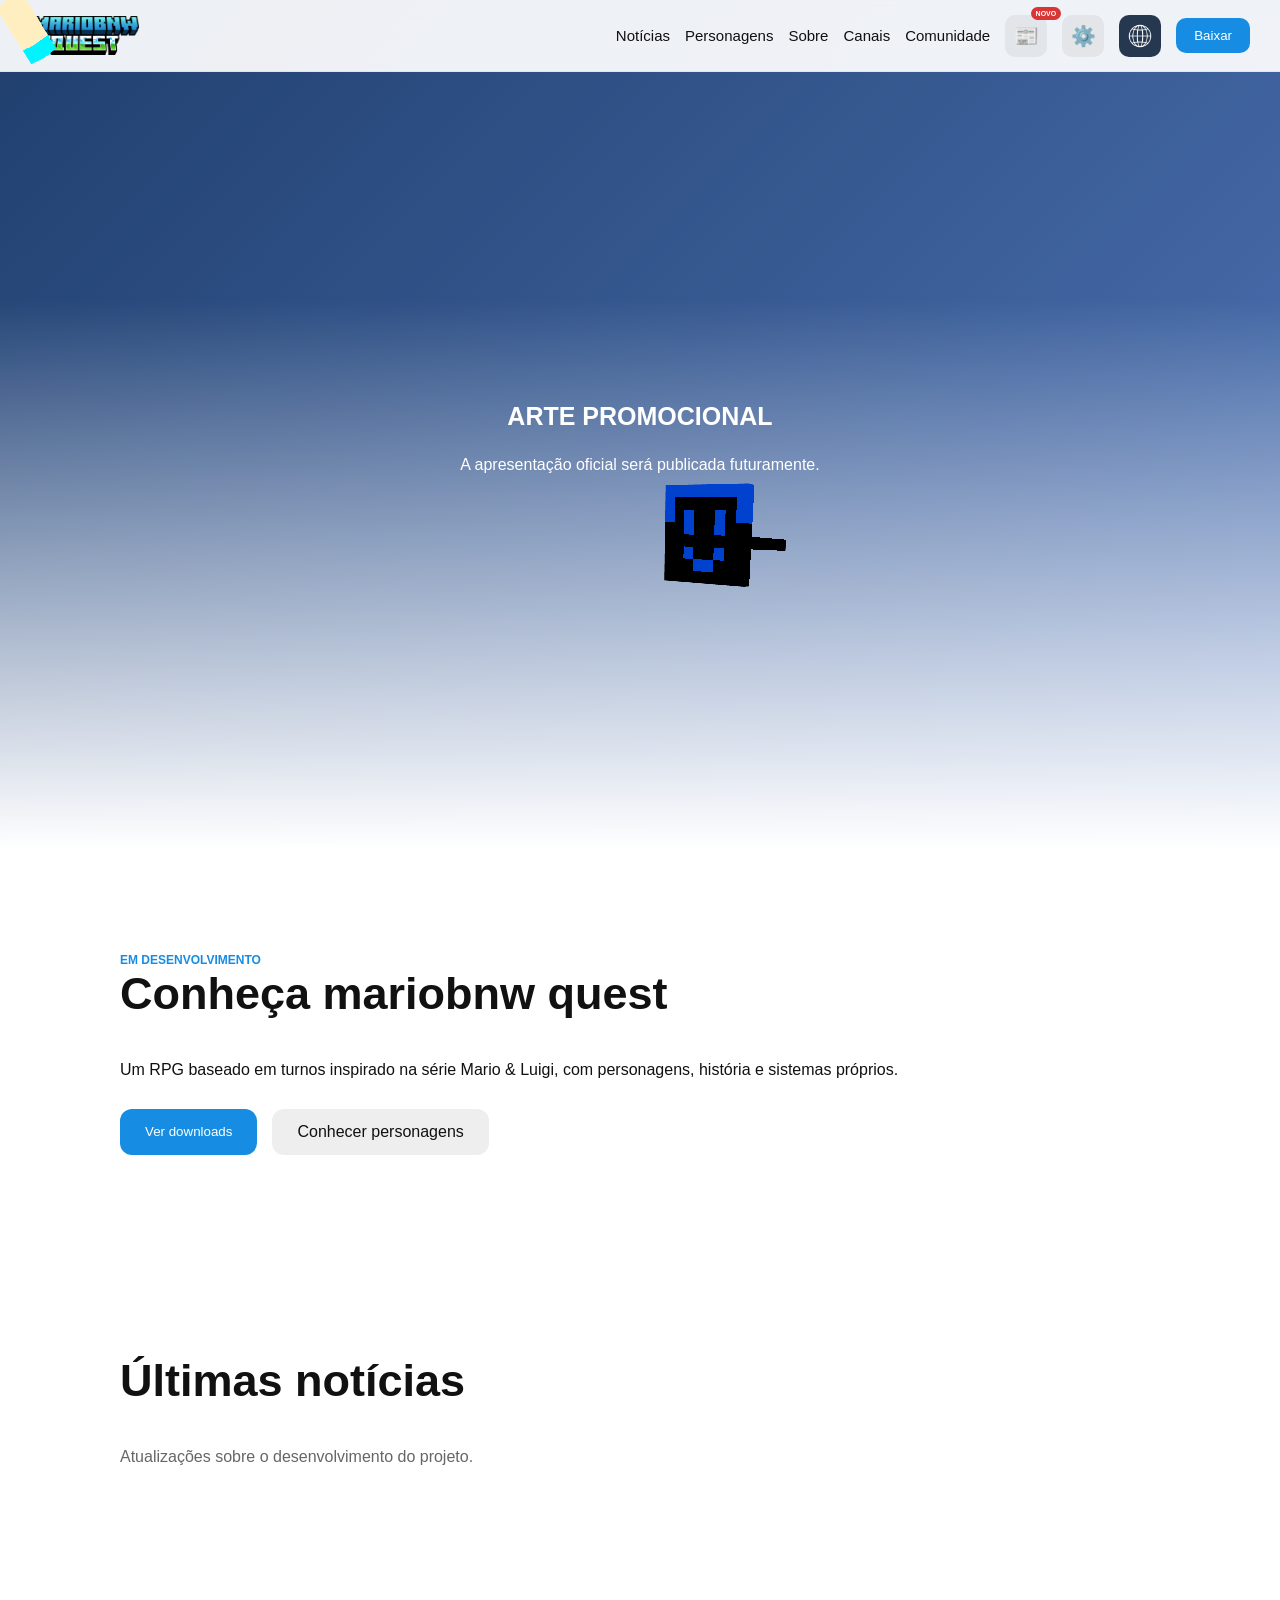
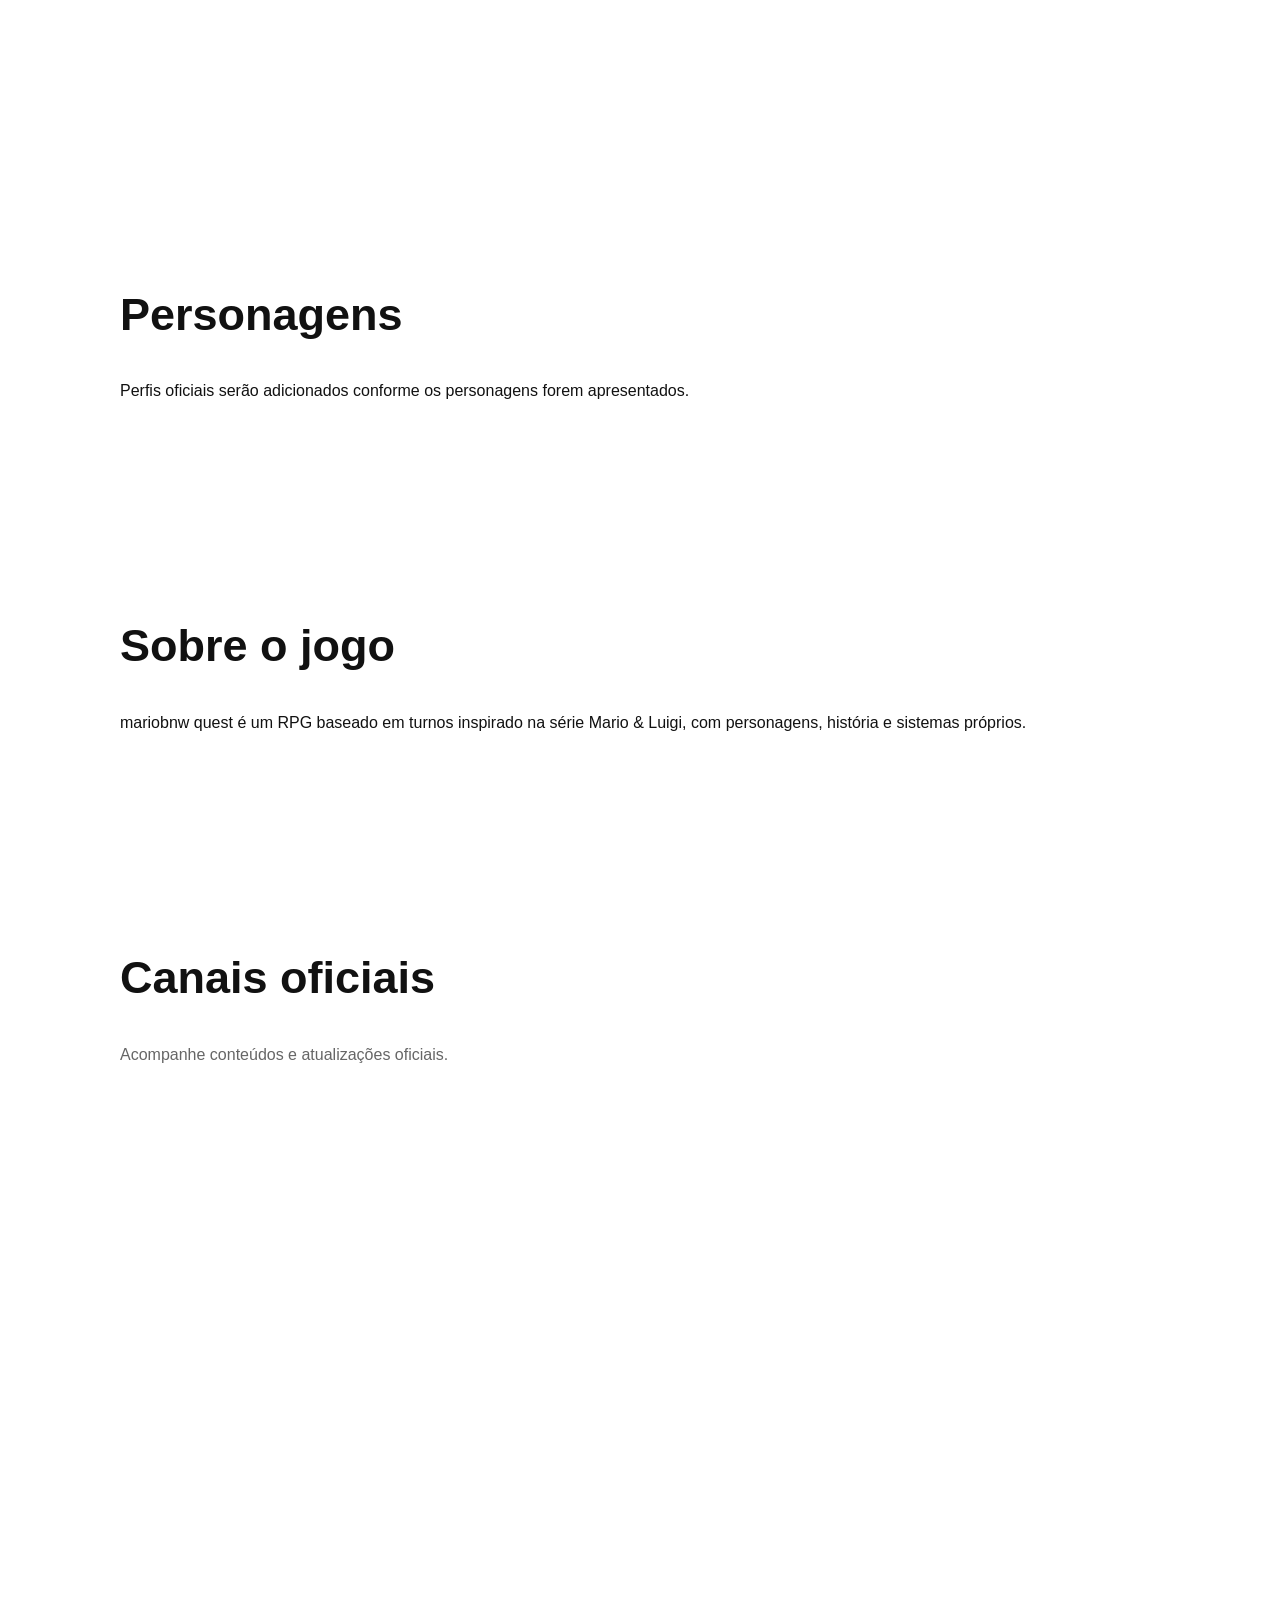
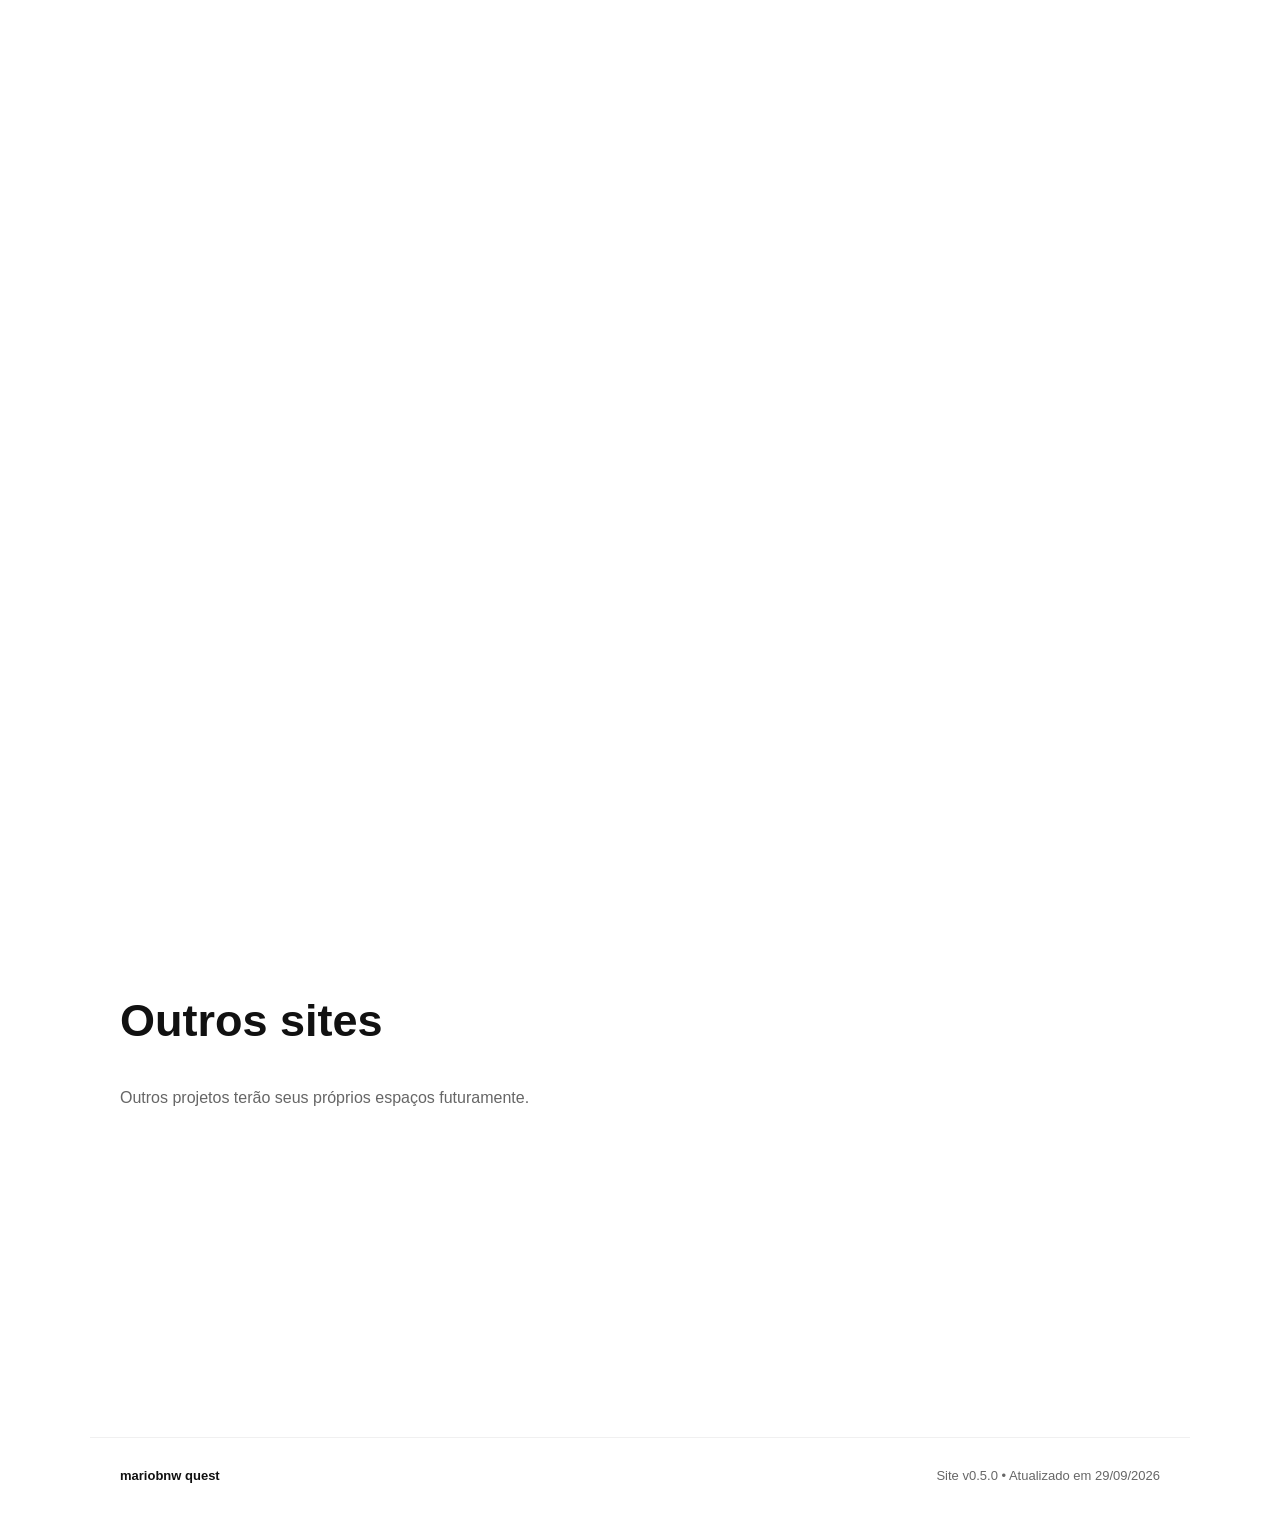
==== commit 32456134: "Add files via upload" ====
--- a/index.html
+++ b/index.html
@@ -1,1532 +1,343 @@
-<!DOCTYPE html>
-<html lang="pt-BR">
-
-<head>
-    <meta charset="UTF-8">
-
-    <meta
-        name="viewport"
-        content="width=device-width, initial-scale=1.0, viewport-fit=cover"
-    >
-
-    <meta
-        name="description"
-        content="Site oficial de mariobnw quest, um RPG baseado em turnos inspirado na série Mario & Luigi."
-    >
-
-    <meta
-        id="theme-color"
-        name="theme-color"
-        content="#168de2"
-    >
-
-    <title>mariobnw quest</title>
-
-    <link
-        id="favicon"
-        rel="icon"
-        type="image/png"
-        href="images/favicon-aberto.png"
-    >
-
-    <link
-        rel="stylesheet"
-        href="style.css?v=0.4.0"
-    >
-</head>
-
-
-<body>
-
-    <!-- ==========================================
-         TRANSIÇÃO
-    =========================================== -->
-
-    <div
-        id="transicao-secreta"
-        aria-hidden="true"
-    ></div>
-
-
-    <!-- ==========================================
-         POPUP DE ERRO
-    =========================================== -->
-
-    <div
-        id="aviso-erro"
-        class="aviso-erro"
-        aria-live="polite"
-    >
-
-        <div class="aviso-icone">
-            !
-        </div>
-
-        <div class="aviso-texto">
-
-            <strong id="aviso-titulo">
-                Recurso indisponível
-            </strong>
-
-            <span id="aviso-descricao">
-                Este recurso ainda não está disponível.
-            </span>
-
-        </div>
-
-    </div>
-
-
-    <!-- ==========================================
-         ÁUDIO
-    =========================================== -->
-
-    <audio
-        id="som-erro"
-        preload="auto"
-        src="Downloads/erro.mp3"
-    ></audio>
-
-    <audio
-        id="som-click"
-        preload="auto"
-        src="Downloads/minecraft-click-menu.mp3"
-    ></audio>
-
-    <audio
-        id="som-dialogo"
-        preload="auto"
-        src="Downloads/dialogo.mp3"
-    ></audio>
-
-
-    <!-- ==========================================
-         TOPO
-    =========================================== -->
-
-    <header class="topo">
-
-        <a
-            id="logo-link"
-            class="logo-topo"
-            href="#inicio"
-            aria-label="Voltar ao início"
-        >
-
-            <img
-                id="logo-site"
-                src="images/logo-topo.png"
-                alt="mariobnw quest"
-                draggable="false"
-            >
-
-            <span
-                id="logo-easter-text"
-                class="logo-easter-text"
-            >
-                Não tem nada demais aí :/
-            </span>
-
-        </a>
-
-
-        <nav>
-
-            <a
-                href="#noticias"
-                data-i18n="menuNoticias"
-            >
-                Notícias
-            </a>
-
-            <a
-                href="#personagens"
-                data-i18n="menuPersonagens"
-            >
-                Personagens
-            </a>
-
-            <a
-                href="#sobre"
-                data-i18n="menuSobre"
-            >
-                Sobre
-            </a>
-
-            <a
-                href="#canais"
-                data-i18n="menuCanais"
-            >
-                Canais
-            </a>
-
-
-            <button
-                id="abrir-comunidade"
-                class="link-menu"
-                type="button"
-                data-i18n="menuComunidade"
-            >
-                Comunidade
-            </button>
-
-
-            <button
-                id="abrir-devlog"
-                class="botao-hud botao-devlog"
-                type="button"
-                title="Devlog"
-                aria-label="Devlog"
-            >
-                📰
-
-                <span
-                    id="devlog-novo"
-                    class="devlog-novo"
-                    data-i18n="novo"
-                >
-                    NOVO
-                </span>
-
-            </button>
-
-
-            <button
-                id="abrir-configuracoes"
-                class="botao-hud"
-                type="button"
-                title="Configurações"
-                aria-label="Configurações"
-            >
-                ⚙️
-            </button>
-
-
-            <div class="idioma-container">
-
-                <button
-                    id="botao-idioma"
-                    class="botao-idioma"
-                    type="button"
-                    title="Idioma"
-                >
-
-                    <img
-                        src="images/globo.png"
-                        alt=""
-                    >
-
-                </button>
-
-
-                <div
-                    id="menu-idioma"
-                    class="menu-idioma"
-                >
-
-                    <button
-                        class="opcao-idioma"
-                        data-lang="pt"
-                        type="button"
-                    >
-
-                        <img
-                            src="images/bandeira-brasil.webp"
-                            alt=""
-                        >
-
-                        Português
-
-                    </button>
-
-
-                    <button
-                        class="opcao-idioma"
-                        data-lang="en"
-                        type="button"
-                    >
-
-                        <img
-                            src="images/bandeira-eua.png"
-                            alt=""
-                        >
-
-                        English
-
-                    </button>
-
-                </div>
-
-            </div>
-
-
-            <button
-                id="abrir-downloads"
-                class="menu-download"
-                type="button"
-                data-i18n="menuBaixar"
-            >
-                Baixar
-            </button>
-
-        </nav>
-
-    </header>
-
-
-    <!-- ==========================================
-         SITE
-    =========================================== -->
-
-    <main id="conteudo-site">
-
-
-        <!-- HERO -->
-
-        <section
-            class="hero"
-            id="inicio"
-        >
-
-            <div class="hero-conteudo">
-
-                <p data-i18n="heroTitulo">
-                    ARTE PROMOCIONAL
-                </p>
-
-                <span data-i18n="heroTexto">
-                    A apresentação oficial será publicada futuramente.
-                </span>
-
-            </div>
-
-        </section>
-
-
-        <!-- INTRO -->
-
-        <section class="conteudo">
-
-            <span
-                class="mini-etiqueta"
-                data-i18n="desenvolvimento"
-            >
-                EM DESENVOLVIMENTO
-            </span>
-
-            <h2 data-i18n="bemVindo">
-                Conheça mariobnw quest
-            </h2>
-
-            <p data-i18n="descricaoInicial">
-                Um RPG baseado em turnos inspirado na série Mario & Luigi,
-                com personagens, história e sistemas próprios.
-            </p>
-
-
-            <div class="botoes">
-
-                <button
-                    id="botao-ver-downloads"
-                    class="botao botao-principal"
-                    type="button"
-                    data-i18n="verDownloads"
-                >
-                    Ver downloads
-                </button>
-
-                <a
-                    class="botao"
-                    href="#personagens"
-                    data-i18n="conhecerPersonagens"
-                >
-                    Conhecer personagens
-                </a>
-
-            </div>
-
-        </section>
-
-
-        <!-- NOTÍCIAS -->
-
-        <section
-            class="conteudo"
-            id="noticias"
-        >
-
-            <h2 data-i18n="noticiasTitulo">
-                Últimas notícias
-            </h2>
-
-            <p
-                class="secao-descricao"
-                data-i18n="noticiasTexto"
-            >
-                Atualizações sobre o desenvolvimento do projeto.
-            </p>
-
-
-            <div class="cards">
-
-                <article class="card">
-
-                    <span class="card-data">
-                        2026
-                    </span>
-
-                    <h3 data-i18n="noticiaSiteTitulo">
-                        Site em desenvolvimento
-                    </h3>
-
-                    <p data-i18n="noticiaSiteTexto">
-                        O site continuará recebendo melhorias,
-                        segredos e novas funções durante o desenvolvimento.
-                    </p>
-
-                </article>
-
-
-                <article class="card">
-
-                    <span
-                        class="card-data"
-                        data-i18n="desenvolvimento"
-                    >
-                        EM DESENVOLVIMENTO
-                    </span>
-
-                    <h3 data-i18n="noticiaJogoTitulo">
-                        O projeto continua crescendo
-                    </h3>
-
-                    <p data-i18n="noticiaJogoTexto">
-                        Mais informações serão reveladas conforme
-                        o desenvolvimento avançar.
-                    </p>
-
-                </article>
-
-            </div>
-
-        </section>
-
-
-        <!-- PERSONAGENS -->
-
-        <section
-            class="conteudo"
-            id="personagens"
-        >
-
-            <h2 data-i18n="personagensTitulo">
-                Personagens
-            </h2>
-
-            <p data-i18n="personagensTexto">
-                Perfis oficiais serão adicionados conforme
-                os personagens forem apresentados.
-            </p>
-
-        </section>
-
-
-        <!-- SOBRE -->
-
-        <section
-            class="conteudo"
-            id="sobre"
-        >
-
-            <h2 data-i18n="sobreTitulo">
-                Sobre o jogo
-            </h2>
-
-            <p data-i18n="sobreTexto">
-                mariobnw quest é um RPG baseado em turnos inspirado
-                na série Mario & Luigi, com personagens, história
-                e sistemas próprios.
-            </p>
-
-        </section>
-
-
-        <!-- CANAIS -->
-
-        <section
-            class="conteudo"
-            id="canais"
-        >
-
-            <h2 data-i18n="canaisTitulo">
-                Canais oficiais
-            </h2>
-
-            <p
-                class="secao-descricao"
-                data-i18n="canaisTexto"
-            >
-                Acompanhe conteúdos e atualizações oficiais.
-            </p>
-
-
-            <div class="cards">
-
-                <article class="card canal-card">
-
-                    <span class="canal-idioma">
-                        PT-BR
-                    </span>
-
-                    <h3>
-                        mariobnw
-                    </h3>
-
-                    <p data-i18n="canalPT">
-                        Canal principal em português.
-                    </p>
-
-                    <a
-                        class="botao"
-                        href="https://youtube.com/@mariobnw"
-                        target="_blank"
-                        rel="noopener noreferrer"
-                        data-i18n="acessarCanal"
-                    >
-                        Acessar canal
-                    </a>
-
-                </article>
-
-
-                <article class="card canal-card">
-
-                    <span class="canal-idioma">
-                        EN
-                    </span>
-
-                    <h3>
-                        mariobnw quest English
-                    </h3>
-
-                    <p data-i18n="canalEN">
-                        Canal oficial em inglês dedicado ao projeto.
-                    </p>
-
-                    <a
-                        class="botao botao-principal"
-                        href="https://youtube.com/@bnw_quest_english"
-                        target="_blank"
-                        rel="noopener noreferrer"
-                        data-i18n="acessarCanal"
-                    >
-                        Acessar canal
-                    </a>
-
-                </article>
-
-            </div>
-
-        </section>
-
-
-        <!-- ==========================================
-             CÓDIGOS
-        =========================================== -->
-
-        <section
-            class="conteudo"
-            id="codigos"
-        >
-
-            <div class="codigos-caixa">
-
-                <h2 data-i18n="codigosTitulo">
-                    Códigos
-                </h2>
-
-                <p data-i18n="codigosTexto">
-                    Códigos encontrados no jogo poderão
-                    ser resgatados aqui futuramente.
-                </p>
-
-
-                <div class="codigos-form">
-
-                    <input
-                        type="text"
-                        placeholder="BNW-XXXX-XXXX"
-                        disabled
-                    >
-
-                    <button
-                        id="botao-codigo-bloqueado"
-                        class="botao botao-bloqueado"
-                        type="button"
-                        data-i18n="resgatar"
-                    >
-                        RESGATAR
-                    </button>
-
-                </div>
-
-
-                <div class="fita-realista fita-codigos">
-
-                    <span data-i18n="emBreve">
-                        EM BREVE
-                    </span>
-
-                </div>
-
-            </div>
-
-        </section>
-
-
-        <!-- ==========================================
-             ARQUIVO FINAL
-        =========================================== -->
-
-        <section
-            class="conteudo"
-            id="arquivo-final"
-        >
-
-            <div class="arquivo-final-card">
-
-                <div class="arquivo-neblina"></div>
-
-                <span class="arquivo-etiqueta">
-                    ????
-                </span>
-
-                <h2 data-i18n="arquivoTitulo">
-                    Arquivo Final
-                </h2>
-
-                <p data-i18n="arquivoTexto">
-                    Algumas portas não precisam estar escondidas.
-                    Só precisam de uma chave difícil o bastante.
-                </p>
-
-
-                <button
-                    id="abrir-arquivo-final"
-                    class="botao arquivo-final-botao"
-                    type="button"
-                    data-i18n="digitarCodigo"
-                >
-                    DIGITAR CÓDIGO
-                </button>
-
-            </div>
-
-        </section>
-
-
-        <!-- ==========================================
-             OUTROS SITES
-        =========================================== -->
-
-        <section
-            class="conteudo"
-            id="outros-sites"
-        >
-
-            <h2 data-i18n="outrosSitesTitulo">
-                Outros sites
-            </h2>
-
-            <p
-                class="secao-descricao"
-                data-i18n="outrosSitesTexto"
-            >
-                Outros projetos terão seus próprios espaços futuramente.
-            </p>
-
-
-            <div class="outros-sites-grid">
-
-
-                <article class="site-projeto">
-
-                    <div class="site-logo-area">
-
-                        <img
-                            class="site-logo"
-                            src="images/logo-mariobnw.png"
-                            alt=""
-                        >
-
-                        <div class="fita-realista fita-site">
-
-                            <span data-i18n="emBreve">
-                                EM BREVE
-                            </span>
-
-                        </div>
-
-                    </div>
-
-                </article>
-
-
-                <article class="site-projeto">
-
-                    <div class="site-logo-area">
-
-                        <img
-                            class="site-logo"
-                            src="images/logo-caos-total.png"
-                            alt=""
-                        >
-
-                        <div class="fita-realista fita-site">
-
-                            <span data-i18n="emBreve">
-                                EM BREVE
-                            </span>
-
-                        </div>
-
-                    </div>
-
-                </article>
-
-
-            </div>
-
-        </section>
-
-
-    </main>
-
-
-    <!-- ==========================================
-         RODAPÉ
-    =========================================== -->
-
-    <footer class="rodape-site">
-
-        <div class="rodape-identidade">
-
-            <span class="nome-tematico">
-
-                <span class="nome-bnw-original">
-                    mariobnw
-                </span>
-
-                <span class="fita-uno">
-                    mario.uno
-                </span>
-
-            </span>
-
-            quest
-
-        </div>
-
-
-        <span id="info-versao-site">
-            Site v0.4.0 • Atualizado em 29/09/2026
-        </span>
-
-    </footer>
-
-
-    <!-- ==========================================
-         COMUNIDADE
-    =========================================== -->
-
-    <div
-        id="overlay-comunidade"
-        class="overlay-modal"
-    >
-
-        <div class="modal-base">
-
-            <button
-                id="fechar-comunidade"
-                class="fechar-modal"
-                type="button"
-            >
-                ×
-            </button>
-
-            <span
-                class="modal-etiqueta"
-                data-i18n="comunidadeTitulo"
-            >
-                COMUNIDADE
-            </span>
-
-            <h2 data-i18n="comunidadeTitulo">
-                Comunidade
-            </h2>
-
-            <p data-i18n="comunidadeTexto">
-                Acesse os espaços oficiais.
-            </p>
-
-
-            <div class="opcoes-comunidade">
-
-                <button
-                    id="comunidade-youtube"
-                    class="opcao-comunidade"
-                    type="button"
-                >
-
-                    <img
-                        src="images/youtube.png"
-                        alt=""
-                    >
-
-                    <strong>
-                        YouTube
-                    </strong>
-
-                </button>
-
-
-                <button
-                    class="opcao-comunidade recurso-bloqueado"
-                    type="button"
-                >
-
-                    <img
-                        src="images/discord.png"
-                        alt=""
-                    >
-
-                    <strong>
-                        Discord
-                    </strong>
-
-                    <span data-i18n="emBreve">
-                        EM BREVE
-                    </span>
-
-                </button>
-
-            </div>
-
-        </div>
-
-    </div>
-
-
-    <!-- ==========================================
-         DEVLOG
-    =========================================== -->
-
-    <div
-        id="overlay-devlog"
-        class="overlay-modal"
-    >
-
-        <div class="modal-base modal-devlog">
-
-            <button
-                id="fechar-devlog"
-                class="fechar-modal"
-                type="button"
-            >
-                ×
-            </button>
-
-            <span class="modal-etiqueta">
-                DEVLOG
-            </span>
-
-            <h2 data-i18n="devlogTitulo">
-                Diário de desenvolvimento
-            </h2>
-
-
-            <div class="devlog-lista">
-
-                <article class="devlog-post">
-
-                    <span class="devlog-data">
-                        29/09/2026
-                    </span>
-
-                    <h3>
-                        Site v0.4.0
-                    </h3>
-
-                    <p data-i18n="devlog040">
-                        Novos segredos, Arquivo Final, melhorias nos temas,
-                        fitas refeitas, introdução do site e várias correções.
-                    </p>
-
-                </article>
-
-            </div>
-
-        </div>
-
-    </div>
-
-
-    <!-- ==========================================
-         DOWNLOADS
-    =========================================== -->
-
-    <div
-        id="overlay-downloads"
-        class="overlay-modal"
-    >
-
-        <div class="modal-base modal-downloads">
-
-            <button
-                id="fechar-downloads"
-                class="fechar-modal"
-                type="button"
-            >
-                ×
-            </button>
-
-            <span
-                class="modal-etiqueta"
-                data-i18n="downloadsTitulo"
-            >
-                DOWNLOADS
-            </span>
-
-            <h2 data-i18n="downloadsTitulo">
-                Downloads
-            </h2>
-
-
-            <section class="download-bloco">
-
-                <h3 data-i18n="demoPublica">
-                    Demo pública
-                </h3>
-
-                <p data-i18n="demoIndisponivel">
-                    A demo pública ainda não está disponível.
-                </p>
-
-
-                <div class="plataformas">
-
-                    <span>
-                        PC
-                    </span>
-
-                    <span>
-                        Android
-                    </span>
-
-                    <span>
-                        Linux
-                    </span>
-
-                    <span>
-                        macOS
-                    </span>
-
-                </div>
-
-
-                <button
-                    id="botao-demo-indisponivel"
-                    class="botao botao-bloqueado"
-                    type="button"
-                    data-i18n="indisponivel"
-                >
-                    INDISPONÍVEL
-                </button>
-
-            </section>
-
-
-            <section class="download-bloco">
-
-                <h3>
-                    Demo Beta 0.1
-                </h3>
-
-
-                <div class="progresso-demo">
-
-                    <div class="progresso-cabecalho">
-
-                        <strong data-i18n="progresso">
-                            Progresso
-                        </strong>
-
-                        <span id="progresso-porcentagem">
-                            0%
-                        </span>
-
-                    </div>
-
-
-                    <div class="progresso-barra">
-
-                        <div
-                            id="progresso-preenchimento"
-                            class="progresso-preenchimento"
-                        ></div>
-
-                    </div>
-
-                </div>
-
-
-                <button
-                    id="botao-build-indisponivel"
-                    class="botao botao-bloqueado"
-                    type="button"
-                    data-i18n="indisponivel"
-                >
-                    INDISPONÍVEL
-                </button>
-
-            </section>
-
-        </div>
-
-    </div>
-
-
-    <!-- ==========================================
-         CONFIGURAÇÕES
-    =========================================== -->
-
-    <div
-        id="overlay-configuracoes"
-        class="overlay-modal"
-    >
-
-        <div class="modal-base modal-configuracoes">
-
-            <button
-                id="fechar-configuracoes"
-                class="fechar-modal"
-                type="button"
-            >
-                ×
-            </button>
-
-            <span
-                class="modal-etiqueta"
-                data-i18n="configTitulo"
-            >
-                CONFIGURAÇÕES
-            </span>
-
-            <h2 data-i18n="configTitulo">
-                Configurações
-            </h2>
-
-
-            <div class="lista-configuracoes">
-
-                <div class="config-item">
-
-                    <div>
-
-                        <strong data-i18n="sons">
-                            Sons
-                        </strong>
-
-                        <span data-i18n="sonsTexto">
-                            Sons e efeitos sonoros.
-                        </span>
-
-                    </div>
-
-                    <button
-                        id="toggle-som"
-                        class="toggle-config ativo"
-                        type="button"
-                    >
-                        ON
-                    </button>
-
-                </div>
-
-
-                <div class="config-item">
-
-                    <div>
-
-                        <strong data-i18n="efeitos">
-                            Efeitos
-                        </strong>
-
-                        <span data-i18n="efeitosTexto">
-                            Animações e efeitos visuais.
-                        </span>
-
-                    </div>
-
-                    <button
-                        id="toggle-efeitos"
-                        class="toggle-config ativo"
-                        type="button"
-                    >
-                        ON
-                    </button>
-
-                </div>
-
-
-                <!-- TEMAS -->
-
-                <div class="config-item config-temas">
-
-                    <div class="config-temas-cabecalho">
-
-                        <strong data-i18n="temas">
-                            Temas
-                        </strong>
-
-                        <span data-i18n="temasTexto">
-                            Escolha a identidade do site.
-                        </span>
-
-                    </div>
-
-
-                    <div class="lista-temas">
-
-                        <button
-                            id="tema-mariobnw"
-                            class="tema-card"
-                            data-preview-tema="mariobnw"
-                            type="button"
-                        >
-
-                            <img
-                                src="images/favicon-aberto.png"
-                                alt=""
-                            >
-
-                            <span>
-                                mariobnw
-                            </span>
-
-                            <small class="tema-ativo-texto">
-                                ✓
-                            </small>
-
-                        </button>
-
-
-                        <button
-                            id="tema-uno"
-                            class="tema-card tema-oculto"
-                            data-preview-tema="mario.uno"
-                            type="button"
-                        >
-
-                            <img
-                                src="images/mariobnw-verde-aberto.png"
-                                alt=""
-                            >
-
-                            <span>
-                                mario.uno
-                            </span>
-
-                            <small class="tema-ativo-texto">
-                                ✓
-                            </small>
-
-                        </button>
-
-
-                        <button
-                            id="tema-bne"
-                            class="tema-card tema-oculto"
-                            data-preview-tema="mariobne"
-                            type="button"
-                        >
-
-                            <img
-                                src="images/favicon-bne-aberto.png"
-                                alt=""
-                                onerror="this.src='images/favicon-aberto.png'"
-                            >
-
-                            <span>
-                                mariobne
-                            </span>
-
-                            <small class="tema-ativo-texto">
-                                ✓
-                            </small>
-
-                        </button>
-
-                    </div>
-
-
-                    <div
-                        id="descobrir-tema-area"
-                        class="descobrir-tema-area"
-                    >
-
-                        <span data-i18n="querTema">
-                            Quer um tema novo?
-                        </span>
-
-                        <button
-                            id="descobrir-tema"
-                            class="botao botao-pequeno"
-                            type="button"
-                            data-i18n="descobrir"
-                        >
-                            DESCOBRIR
-                        </button>
-
-
-                        <p
-                            id="dica-tema"
-                            class="dica-tema"
-                        ></p>
-
-                    </div>
-
-                </div>
-
-            </div>
-
-
-            <div
-                id="rodape-configuracoes"
-                class="rodape-configuracoes"
-            >
-                mariobnw quest • Site v0.4.0
-            </div>
-
-        </div>
-
-    </div>
-
-
-    <!-- ==========================================
-         ARQUIVO FINAL — CÓDIGO
-    =========================================== -->
-
-    <div
-        id="overlay-arquivo-codigo"
-        class="overlay-modal"
-    >
-
-        <div class="modal-base arquivo-codigo-modal">
-
-            <button
-                id="fechar-arquivo-codigo"
-                class="fechar-modal"
-                type="button"
-            >
-                ×
-            </button>
-
-            <span class="arquivo-etiqueta">
-                ????
-            </span>
-
-            <h2 data-i18n="codigoNecessario">
-                Código necessário
-            </h2>
-
-            <p data-i18n="digiteSequencia">
-                Digite a sequência correta.
-            </p>
-
-
-            <form
-                id="form-arquivo-codigo"
-                class="arquivo-codigo-form"
-            >
-
-                <input
-                    id="input-arquivo-codigo"
-                    type="password"
-                    inputmode="numeric"
-                    autocomplete="off"
-                    placeholder="••••••••••••"
-                >
-
-                <button
-                    class="botao botao-principal"
-                    type="submit"
-                    data-i18n="verificar"
-                >
-                    VERIFICAR
-                </button>
-
-            </form>
-
-
-            <span
-                id="arquivo-codigo-status"
-                class="arquivo-codigo-status"
-            ></span>
-
-        </div>
-
-    </div>
-
-
-    <!-- ==========================================
-         PÁGINA CORROMPIDA
-    =========================================== -->
-
-    <section
-        id="pagina-corrompida"
-        class="pagina-corrompida"
-        aria-hidden="true"
-    >
-
-        <div class="corrompida-neblina"></div>
-
-
-        <div class="corrompida-conteudo">
-
-            <button
-                id="fechar-pagina-corrompida"
-                class="fechar-corrompida"
-                type="button"
-            >
-                ×
-            </button>
-
-
-            <span class="corrompida-etiqueta">
-                ARQUIVO FINAL
-            </span>
-
-
-            <h1 id="nome-proximo-jogo">
-                ????
-            </h1>
-
-
-            <p data-i18n="corrompidaInicial">
-                Tem alguma coisa escondida aqui.
-            </p>
-
-
-            <div
-                id="arquivo-restaurado"
-                class="arquivo-restaurado"
-            >
-
-                <span class="arquivo-restaurado-status">
-                    ARQUIVO RESTAURADO
-                </span>
-
-
-                <h2 data-i18n="registroEncontrado">
-                    Registro encontrado
-                </h2>
-
-
-                <p>
-                    <span
-                        class="palavra-corrompida"
-                        data-original="mariobnw"
-                    >
-                        mariobnw
-                    </span>
-
-                    <span data-i18n="registroLinha1">
-                        deixou mais coisas para trás do que deveria.
-                    </span>
-                </p>
-
-
-                <p>
-
-                    <span data-i18n="registroLinha2A">
-                        Talvez
-                    </span>
-
-                    <span
-                        class="palavra-corrompida"
-                        data-original="mariobnw"
-                    >
-                        mariobnw
-                    </span>
-
-                    <span data-i18n="registroLinha2B">
-                        nunca tenha estado sozinho aqui.
-                    </span>
-
-                </p>
-
-
-                <p>
-
-                    <span data-i18n="registroLinha3A">
-                        E talvez
-                    </span>
-
-                    <span
-                        class="palavra-corrompida"
-                        data-original="mariobnw"
-                    >
-                        mariobnw
-                    </span>
-
-                    <span data-i18n="registroLinha3B">
-                        não seja o único nome que esta página conhece.
-                    </span>
-
-                </p>
-
-
-                <div class="arquivo-recompensa">
-
-                    <strong>
-                        ????
-                    </strong>
-
-                    <span data-i18n="algoEspera">
-                        Algo ainda está esperando.
-                    </span>
-
-                </div>
-
-            </div>
-
-        </div>
-
-
-        <!-- TINTA REAL RASPÁVEL -->
-
-        <canvas
-            id="canvas-tinta"
-            class="canvas-tinta"
-        ></canvas>
-
-
-        <!-- MARIO.UNO VOLTARÁ -->
-
-        <div
-            id="mensagem-uno-voltara"
-            class="mensagem-uno-voltara"
-        >
-
-            <button
-                id="fechar-mensagem-uno"
-                type="button"
-            >
-                ×
-            </button>
-
-            <span>
-                mario.uno voltará
-            </span>
-
-        </div>
-
-
-        <!-- DIÁLOGO FINAL -->
-
-        <div
-            id="dialogo-bne"
-            class="dialogo-bne"
-        >
-
-            <div class="dialogo-bne-caixa">
-
-                <p id="dialogo-bne-texto">
-                    Você lembra de mim?
-                </p>
-
-
-                <div
-                    id="dialogo-bne-opcoes"
-                    class="dialogo-bne-opcoes"
-                >
-
-                    <button
-                        id="bne-sim"
-                        type="button"
-                    >
-                        Sim
-                    </button>
-
-                    <button
-                        id="bne-nao"
-                        type="button"
-                    >
-                        Não
-                    </button>
-
-                </div>
-
-            </div>
-
-        </div>
-
-    </section>
-
-
-    <!-- ==========================================
-         BNW MASK
-    =========================================== -->
-
-    <div id="bnw-container">
-
-        <img
-            id="mascara-bnw"
-            src="images/mascara-normal.png"
-            alt=""
-            draggable="false"
-        >
-
-
-        <div
-            id="bnw-dialogo"
-            class="bnw-dialogo"
-        >
-
-            <span id="bnw-dialogo-texto"></span>
-
-            <button
-                id="pular-intro"
-                type="button"
-                data-i18n="pular"
-            >
-                PULAR
-            </button>
-
-        </div>
-
-    </div>
-
-
-    <!-- ==========================================
-         CURSOR
-    =========================================== -->
-
-    <div id="cursor-mao">
-
-        <img
-            id="cursor-imagem"
-            src="images/mouse-normal.png"
-            alt=""
-            draggable="false"
-        >
-
-    </div>
-
-
-    <script src="script.js?v=0.4.0"></script>
-
-</body>
-
-</html>
+<!DOCTYPE html>
+<html lang="pt-BR">
+<head>
+  <meta charset="UTF-8">
+  <meta name="viewport" content="width=device-width, initial-scale=1.0, viewport-fit=cover">
+  <meta name="description" content="Site oficial de mariobnw quest, um RPG baseado em turnos inspirado na série Mario & Luigi.">
+  <meta id="theme-color" name="theme-color" content="#168de2">
+  <title>mariobnw quest</title>
+  <link id="favicon" rel="icon" type="image/png" href="images/favicon-aberto.png">
+  <link rel="stylesheet" href="style.css?v=0.5.0">
+</head>
+<body>
+  <div id="transicao-secreta" aria-hidden="true"></div>
+  <div id="flash-bne" aria-hidden="true"></div>
+
+  <div id="aviso-erro" class="aviso-erro" aria-live="polite">
+    <div class="aviso-icone">!</div>
+    <div class="aviso-texto">
+      <strong id="aviso-titulo">Recurso indisponível</strong>
+      <span id="aviso-descricao">Este recurso ainda não está disponível.</span>
+    </div>
+  </div>
+
+  <audio id="som-erro" preload="auto" src="Downloads/erro.mp3"></audio>
+  <audio id="som-click" preload="auto" src="Downloads/minecraft-click-menu.mp3"></audio>
+  <audio id="som-dialogo" preload="auto" src="Downloads/dialogo.mp3"></audio>
+  <audio id="som-luz-apagando" preload="auto" src="Downloads/tv-shutdown.mp3"></audio>
+
+  <header class="topo">
+    <a id="logo-link" class="logo-topo" href="#inicio" aria-label="Voltar ao início">
+      <img id="logo-site" src="images/logo-topo.png" alt="mariobnw quest" draggable="false">
+      <span id="logo-easter-text" class="logo-easter-text">Não tem nada demais aí :/</span>
+    </a>
+
+    <nav>
+      <a href="#noticias" data-i18n="menuNoticias">Notícias</a>
+      <a href="#personagens" data-i18n="menuPersonagens">Personagens</a>
+      <a href="#sobre" data-i18n="menuSobre">Sobre</a>
+      <a href="#canais" data-i18n="menuCanais">Canais</a>
+      <button id="abrir-comunidade" class="link-menu" type="button" data-i18n="menuComunidade">Comunidade</button>
+
+      <button id="abrir-devlog" class="botao-hud botao-devlog" type="button" title="Devlog" aria-label="Devlog">
+        📰
+        <span id="devlog-novo" class="devlog-novo" data-i18n="novo">NOVO</span>
+      </button>
+
+      <button id="abrir-configuracoes" class="botao-hud" type="button" title="Configurações" aria-label="Configurações">⚙️</button>
+
+      <div class="idioma-container">
+        <button id="botao-idioma" class="botao-idioma" type="button" title="Idioma" aria-label="Idioma">
+          <img src="images/globo.png" alt="">
+        </button>
+        <div id="menu-idioma" class="menu-idioma">
+          <button class="opcao-idioma" data-lang="pt" type="button"><img src="images/bandeira-brasil.webp" alt="">Português</button>
+          <button class="opcao-idioma" data-lang="en" type="button"><img src="images/bandeira-eua.png" alt="">English</button>
+        </div>
+      </div>
+
+      <button id="abrir-downloads" class="menu-download" type="button" data-i18n="menuBaixar">Baixar</button>
+    </nav>
+  </header>
+
+  <main id="conteudo-site">
+    <section class="hero" id="inicio">
+      <div class="hero-conteudo">
+        <p data-i18n="heroTitulo">ARTE PROMOCIONAL</p>
+        <span data-i18n="heroTexto">A apresentação oficial será publicada futuramente.</span>
+      </div>
+    </section>
+
+    <section class="conteudo">
+      <span class="mini-etiqueta" data-i18n="desenvolvimento">EM DESENVOLVIMENTO</span>
+      <h2 data-i18n="bemVindo">Conheça mariobnw quest</h2>
+      <p data-i18n="descricaoInicial">Um RPG baseado em turnos inspirado na série Mario & Luigi, com personagens, história e sistemas próprios.</p>
+      <div class="botoes">
+        <button id="botao-ver-downloads" class="botao botao-principal" type="button" data-i18n="verDownloads">Ver downloads</button>
+        <a class="botao" href="#personagens" data-i18n="conhecerPersonagens">Conhecer personagens</a>
+      </div>
+    </section>
+
+    <section class="conteudo" id="noticias">
+      <h2 data-i18n="noticiasTitulo">Últimas notícias</h2>
+      <p class="secao-descricao" data-i18n="noticiasTexto">Atualizações sobre o desenvolvimento do projeto.</p>
+      <div class="cards">
+        <article class="card reveal-on-scroll">
+          <span class="card-data">2026</span>
+          <h3 data-i18n="noticiaSiteTitulo">Site em desenvolvimento</h3>
+          <p data-i18n="noticiaSiteTexto">O site continuará recebendo melhorias, segredos e novas funções durante o desenvolvimento.</p>
+        </article>
+        <article class="card reveal-on-scroll">
+          <span class="card-data" data-i18n="desenvolvimento">EM DESENVOLVIMENTO</span>
+          <h3 data-i18n="noticiaJogoTitulo">O projeto continua crescendo</h3>
+          <p data-i18n="noticiaJogoTexto">Mais informações serão reveladas conforme o desenvolvimento avançar.</p>
+        </article>
+      </div>
+    </section>
+
+    <section class="conteudo" id="personagens">
+      <h2 data-i18n="personagensTitulo">Personagens</h2>
+      <p data-i18n="personagensTexto">Perfis oficiais serão adicionados conforme os personagens forem apresentados.</p>
+    </section>
+
+    <section class="conteudo" id="sobre">
+      <h2 data-i18n="sobreTitulo">Sobre o jogo</h2>
+      <p data-i18n="sobreTexto">mariobnw quest é um RPG baseado em turnos inspirado na série Mario & Luigi, com personagens, história e sistemas próprios.</p>
+    </section>
+
+    <section class="conteudo" id="canais">
+      <h2 data-i18n="canaisTitulo">Canais oficiais</h2>
+      <p class="secao-descricao" data-i18n="canaisTexto">Acompanhe conteúdos e atualizações oficiais.</p>
+      <div class="cards">
+        <article class="card canal-card reveal-on-scroll">
+          <span class="canal-idioma">PT-BR</span>
+          <h3>mariobnw</h3>
+          <p data-i18n="canalPT">Canal principal em português.</p>
+          <a class="botao" href="https://youtube.com/@mariobnw" target="_blank" rel="noopener noreferrer" data-i18n="acessarCanal">Acessar canal</a>
+        </article>
+        <article class="card canal-card reveal-on-scroll">
+          <span class="canal-idioma">EN</span>
+          <h3>mariobnw quest English</h3>
+          <p data-i18n="canalEN">Canal oficial em inglês dedicado ao projeto.</p>
+          <a class="botao botao-principal" href="https://youtube.com/@bnw_quest_english" target="_blank" rel="noopener noreferrer" data-i18n="acessarCanal">Acessar canal</a>
+        </article>
+      </div>
+    </section>
+
+    <section class="conteudo" id="codigos">
+      <div class="codigos-caixa reveal-on-scroll">
+        <h2 data-i18n="codigosTitulo">Códigos</h2>
+        <p data-i18n="codigosTexto">Códigos encontrados no jogo poderão ser resgatados aqui futuramente.</p>
+        <div class="codigos-form">
+          <input type="text" placeholder="BNW-XXXX-XXXX" disabled>
+          <button id="botao-codigo-bloqueado" class="botao botao-bloqueado" type="button" data-i18n="resgatar">RESGATAR</button>
+        </div>
+        <div class="fita-realista fita-codigos"><span data-i18n="emBreve">EM BREVE</span></div>
+      </div>
+    </section>
+
+    <section class="conteudo" id="arquivo-final">
+      <div class="arquivo-final-card reveal-on-scroll">
+        <div class="arquivo-neblina"></div>
+        <span class="arquivo-etiqueta">????</span>
+        <h2 data-i18n="arquivoTitulo">Arquivo Final</h2>
+        <p data-i18n="arquivoTexto">Algumas portas não precisam estar escondidas. Só precisam de uma chave difícil o bastante.</p>
+        <button id="abrir-arquivo-final" class="botao arquivo-final-botao" type="button" data-i18n="digitarCodigo">DIGITAR CÓDIGO</button>
+      </div>
+    </section>
+
+    <section class="conteudo" id="outros-sites">
+      <h2 data-i18n="outrosSitesTitulo">Outros sites</h2>
+      <p class="secao-descricao" data-i18n="outrosSitesTexto">Outros projetos terão seus próprios espaços futuramente.</p>
+      <div class="outros-sites-grid">
+        <article class="site-projeto reveal-on-scroll">
+          <div class="site-logo-area">
+            <img class="site-logo" src="images/logo-mariobnw.png" alt="">
+            <div class="fita-realista fita-site"><span data-i18n="emBreve">EM BREVE</span></div>
+          </div>
+        </article>
+        <article class="site-projeto reveal-on-scroll">
+          <div class="site-logo-area">
+            <img class="site-logo" src="images/logo-caos-total.png" alt="">
+            <div class="fita-realista fita-site"><span data-i18n="emBreve">EM BREVE</span></div>
+          </div>
+        </article>
+      </div>
+    </section>
+  </main>
+
+  <footer class="rodape-site">
+    <div class="rodape-identidade glitch-bne-alvo">
+      <span class="nome-tematico"><span class="nome-bnw-original">mariobnw</span><span class="fita-uno">mario.uno</span></span> quest
+    </div>
+    <span id="info-versao-site">Site v0.5.0 • Atualizado em 29/09/2026</span>
+  </footer>
+
+  <!-- Comunidade -->
+  <div id="overlay-comunidade" class="overlay-modal" aria-hidden="true">
+    <div class="modal-base">
+      <button id="fechar-comunidade" class="fechar-modal" type="button" aria-label="Fechar">×</button>
+      <span class="modal-etiqueta" data-i18n="comunidadeTitulo">COMUNIDADE</span>
+      <h2 data-i18n="comunidadeTitulo">Comunidade</h2>
+      <p data-i18n="comunidadeTexto">Acesse os espaços oficiais.</p>
+      <div class="opcoes-comunidade">
+        <button id="comunidade-youtube" class="opcao-comunidade" type="button"><img src="images/youtube.png" alt=""><strong>YouTube</strong></button>
+        <button class="opcao-comunidade recurso-bloqueado" type="button"><img src="images/discord.png" alt=""><strong>Discord</strong><span data-i18n="emBreve">EM BREVE</span></button>
+      </div>
+    </div>
+  </div>
+
+  <!-- Devlog -->
+  <div id="overlay-devlog" class="overlay-modal" aria-hidden="true">
+    <div class="modal-base modal-devlog">
+      <button id="fechar-devlog" class="fechar-modal" type="button" aria-label="Fechar">×</button>
+      <span class="modal-etiqueta">DEVLOG</span>
+      <h2 data-i18n="devlogTitulo">Diário de desenvolvimento</h2>
+      <div class="devlog-lista">
+        <article class="devlog-post devlog-atual">
+          <div class="devlog-linha"><span class="devlog-data">29/09/2026</span><span class="devlog-chip" data-i18n="novo">NOVO</span></div>
+          <h3>Site v0.5.0</h3>
+          <p data-i18n="devlog050">Arquivo Final reformulado, introdução melhorada, favicons/temas refinados, histórico restaurado e várias correções.</p>
+        </article>
+        <button id="mostrar-devlogs-antigos" class="botao botao-devlogs-antigos" type="button" data-i18n="mostrarVersoes">Mostrar versões anteriores</button>
+        <div id="devlogs-antigos" class="devlogs-antigos">
+          <article class="devlog-post"><span class="devlog-data">29/09/2026</span><h3>Site v0.4.0</h3><p data-i18n="devlog040">Arquivo Final, novos temas, fitas refeitas, introdução do site e sistema de código via Worker.</p></article>
+          <article class="devlog-post"><span class="devlog-data">28/09/2026</span><h3>Site v0.3.1</h3><p data-i18n="devlog031">Página 404, Devlog, área de códigos e melhorias gerais.</p></article>
+          <article class="devlog-post"><span class="devlog-data">28/09/2026</span><h3>Site v0.3.0</h3><p data-i18n="devlog030">Mouse personalizado, tema mario.uno, melhorias visuais e correções de interação.</p></article>
+          <article class="devlog-post"><span class="devlog-data">2026</span><h3>Site v0.2.0</h3><p data-i18n="devlog020">Estrutura inicial do site, primeiras seções e identidade visual do projeto.</p></article>
+        </div>
+      </div>
+    </div>
+  </div>
+
+  <!-- Downloads -->
+  <div id="overlay-downloads" class="overlay-modal" aria-hidden="true">
+    <div class="modal-base modal-downloads">
+      <div class="modal-topo-fixo"><button id="fechar-downloads" class="fechar-modal fechar-downloads" type="button" aria-label="Fechar">×</button></div>
+      <span class="modal-etiqueta" data-i18n="downloadsTitulo">DOWNLOADS</span>
+      <h2 data-i18n="downloadsTitulo">Downloads</h2>
+
+      <section class="download-bloco">
+        <h3 data-i18n="demoPublica">Demo pública</h3>
+        <p data-i18n="demoIndisponivel">A demo pública ainda não está disponível.</p>
+        <div class="plataformas"><span>PC</span><span>Android</span><span>Linux</span><span>macOS</span></div>
+        <button id="botao-demo-indisponivel" class="botao botao-bloqueado" type="button" data-i18n="indisponivel">INDISPONÍVEL</button>
+      </section>
+
+      <section class="download-bloco">
+        <h3>Demo Beta 0.1</h3>
+        <div class="progresso-demo">
+          <div class="progresso-cabecalho"><strong data-i18n="progresso">Progresso</strong><span id="progresso-porcentagem">0%</span></div>
+          <div class="progresso-barra"><div id="progresso-preenchimento" class="progresso-preenchimento"></div></div>
+        </div>
+        <button id="botao-build-indisponivel" class="botao botao-bloqueado" type="button" data-i18n="indisponivel">INDISPONÍVEL</button>
+      </section>
+    </div>
+  </div>
+
+  <!-- Configurações -->
+  <div id="overlay-configuracoes" class="overlay-modal" aria-hidden="true">
+    <div class="modal-base modal-configuracoes">
+      <button id="fechar-configuracoes" class="fechar-modal" type="button" aria-label="Fechar">×</button>
+      <span class="modal-etiqueta" data-i18n="configTitulo">CONFIGURAÇÕES</span>
+      <h2 data-i18n="configTitulo">Configurações</h2>
+
+      <div class="lista-configuracoes">
+        <div class="config-item"><div><strong data-i18n="sons">Sons</strong><span data-i18n="sonsTexto">Sons e efeitos sonoros.</span></div><button id="toggle-som" class="toggle-config ativo" type="button">ON</button></div>
+        <div class="config-item"><div><strong data-i18n="efeitos">Efeitos</strong><span data-i18n="efeitosTexto">Animações e efeitos visuais.</span></div><button id="toggle-efeitos" class="toggle-config ativo" type="button">ON</button></div>
+
+        <div class="config-item config-temas">
+          <div class="config-temas-cabecalho"><strong data-i18n="temas">Temas</strong><span data-i18n="temasTexto">Escolha a identidade do site.</span></div>
+          <div class="lista-temas">
+            <button id="tema-mariobnw" class="tema-card" data-preview-tema="mariobnw" type="button"><img src="images/favicon-aberto.png" alt=""><span>mariobnw</span><small class="tema-ativo-texto">✓</small></button>
+            <button id="tema-uno" class="tema-card tema-oculto" data-preview-tema="mario.uno" type="button"><img src="images/mariobnw-verde-aberto.png" alt=""><span>mario.uno</span><small class="tema-ativo-texto">✓</small></button>
+            <button id="tema-bne" class="tema-card tema-oculto glitch-bne-alvo" data-preview-tema="mariobne" type="button"><img src="images/favicon-bne-aberto.png" alt=""><span class="tema-bne-nome">mariobne</span><small class="tema-ativo-texto">✓</small></button>
+          </div>
+
+          <div id="descobrir-tema-area" class="descobrir-tema-area">
+            <span data-i18n="querTema">Quer um tema novo?</span>
+            <button id="descobrir-tema" class="botao botao-pequeno" type="button" data-i18n="descobrir">DESCOBRIR</button>
+            <p id="dica-tema" class="dica-tema"></p>
+          </div>
+        </div>
+      </div>
+      <div id="rodape-configuracoes" class="rodape-configuracoes">mariobnw quest • Site v0.5.0</div>
+    </div>
+  </div>
+
+  <!-- Código do Arquivo Final -->
+  <div id="overlay-arquivo-codigo" class="overlay-modal" aria-hidden="true">
+    <div class="modal-base arquivo-codigo-modal">
+      <button id="fechar-arquivo-codigo" class="fechar-modal" type="button" aria-label="Fechar">×</button>
+      <span class="arquivo-etiqueta">????</span>
+      <h2 data-i18n="codigoNecessario">Código necessário</h2>
+      <p data-i18n="digiteSequencia">Digite a sequência correta.</p>
+      <form id="form-arquivo-codigo" class="arquivo-codigo-form">
+        <input id="input-arquivo-codigo" type="password" inputmode="numeric" pattern="[0-9]*" autocomplete="off" maxlength="12" placeholder="••••••••••••" aria-label="Código do Arquivo Final">
+        <button class="botao botao-principal" type="submit" data-i18n="verificar">VERIFICAR</button>
+      </form>
+      <span id="arquivo-codigo-status" class="arquivo-codigo-status"></span>
+    </div>
+  </div>
+
+  <!-- Página corrompida -->
+  <section id="pagina-corrompida" class="pagina-corrompida" aria-hidden="true">
+    <div class="corrompida-neblina"></div>
+    <div class="corrompida-conteudo">
+      <button id="fechar-pagina-corrompida" class="fechar-corrompida" type="button" aria-label="Fechar">×</button>
+      <span class="corrompida-etiqueta">ARQUIVO FINAL</span>
+      <h1 id="nome-proximo-jogo">????</h1>
+      <p data-i18n="corrompidaInicial">Tem alguma coisa escondida aqui.</p>
+
+      <div id="arquivo-restaurado" class="arquivo-restaurado">
+        <span class="arquivo-restaurado-status">ARQUIVO RESTAURADO</span>
+        <h2>mario.uno quest</h2>
+        <p data-i18n="unoApresentacao1">Uma nova história está começando.</p>
+        <p data-i18n="unoApresentacao2">Depois de tudo que aconteceu, chegou a hora de olhar para alguém diferente.</p>
+        <p><span data-i18n="unoApresentacao3a">Desta vez,</span> <button class="palavra-corrompida" type="button">mariobnw</button> <span data-i18n="unoApresentacao3b">não estará no centro de tudo.</span></p>
+        <p data-i18n="unoApresentacao4">Algumas coisas mudaram desde a última aventura. Outras deveriam ter permanecido enterradas.</p>
+        <p><span data-i18n="unoApresentacao5a">Mesmo assim,</span> <button class="palavra-corrompida" type="button">mariobnw</button> <span data-i18n="unoApresentacao5b">deixou algo para trás.</span></p>
+        <p data-i18n="unoApresentacao6">Algo que talvez nunca devesse ter sido encontrado.</p>
+        <p><span data-i18n="unoApresentacao7a">Agora, mario.uno terá que seguir seu próprio caminho sem depender de</span> <button class="palavra-corrompida" type="button">mariobnw</button>.</p>
+        <p><span data-i18n="unoApresentacao8a">Sem saber exatamente o que</span> <button class="palavra-corrompida" type="button">mariobnw</button> <span data-i18n="unoApresentacao8b">despertou.</span></p>
+        <p><span data-i18n="unoApresentacao9a">E sem perceber que algumas partes de</span> <button class="palavra-corrompida" type="button">mariobnw</button> <span data-i18n="unoApresentacao9b">ainda continuam aqui.</span></p>
+        <p><span data-i18n="unoApresentacao10a">Talvez</span> <button class="palavra-corrompida" type="button">mariobnw</button> <span data-i18n="unoApresentacao10b">nunca tenha sido o único nome que esta página conheceu.</span></p>
+        <div class="arquivo-recompensa"><strong>mario.uno quest</strong><span data-i18n="emDesenvolvimentoCurto">Em desenvolvimento.</span></div>
+        <p class="ultima-palavra"><button class="palavra-corrompida palavra-final" type="button">mariobnw</button></p>
+      </div>
+    </div>
+
+    <canvas id="canvas-tinta" class="canvas-tinta"></canvas>
+
+    <div id="mensagem-uno-voltara" class="mensagem-uno-voltara">
+      <button id="fechar-mensagem-uno" type="button" aria-label="Fechar">×</button>
+      <span>mario.uno voltará</span>
+    </div>
+
+    <div id="dialogo-bne" class="dialogo-bne" aria-hidden="true">
+      <div class="dialogo-bne-caixa caixa-dialogo-rpg">
+        <span id="dialogo-bne-texto"></span>
+        <div id="dialogo-bne-opcoes" class="dialogo-bne-opcoes">
+          <button id="bne-sim" type="button">SIM</button>
+          <button id="bne-nao" type="button">NÃO</button>
+        </div>
+      </div>
+    </div>
+
+    <img id="logo-final-glitch" class="logo-final-glitch" src="images/logo-topo.png" alt="">
+  </section>
+
+  <!-- BNW Mask -->
+  <div id="bnw-container">
+    <img id="mascara-bnw" src="images/mascara-normal.png" alt="" draggable="false">
+    <div id="bnw-dialogo" class="bnw-dialogo caixa-dialogo-rpg">
+      <span id="bnw-dialogo-texto"></span>
+      <button id="pular-intro" type="button" data-i18n="pular">PULAR</button>
+    </div>
+  </div>
+
+  <div id="cursor-mao"><img id="cursor-imagem" src="images/mouse-normal.png" alt="" draggable="false"></div>
+
+  <script src="script.js?v=0.5.0"></script>
+</body>
+</html>
--- a/style.css
+++ b/style.css
@@ -1,2106 +1,917 @@
-/* ==========================================
-   VARIÁVEIS
-========================================== */
-
-:root {
-    --fundo: #ffffff;
-    --texto: #111111;
-    --texto-secundario: #666666;
-
-    --topo: rgba(255,255,255,0.92);
-    --card: #eeeeee;
-    --fade-final: #ffffff;
-
-    --cor-tema: #168de2;
-    --cor-tema-hover: #32a8f8;
-
-    --erro: #d93535;
-}
-
-
-/* ==========================================
-   DARK MODE
-========================================== */
-
-@media (prefers-color-scheme: dark) {
-
-    :root {
-        --fundo: #050505;
-        --texto: #ffffff;
-        --texto-secundario: #aaaaaa;
-
-        --topo: rgba(10,10,14,0.93);
-        --card: #181818;
-        --fade-final: #050505;
-    }
-
-}
-
-
-/* ==========================================
-   MARIO.UNO
-========================================== */
-
-html[data-tema="mario.uno"] {
-    --cor-tema: #2fbd59;
-    --cor-tema-hover: #57df7c;
-}
-
-
-html[data-tema="mario.uno"] .hero {
-    background:
-        linear-gradient(
-            135deg,
-            #102d19,
-            #3a9d5c
-        );
-}
-
-
-/* ==========================================
-   GERAL
-========================================== */
-
-* {
-    box-sizing: border-box;
-}
-
-
-html {
-    scroll-behavior: smooth;
-}
-
-
-html.cursor-personalizado,
-html.cursor-personalizado * {
-    cursor: none !important;
-}
-
-
-body {
-    margin: 0;
-
-    background:
-        var(--fundo);
-
-    color:
-        var(--texto);
-
-    font-family:
-        Arial,
-        Helvetica,
-        sans-serif;
-
-    overflow-x: hidden;
-}
-
-
-body.modal-aberto {
-    overflow: hidden;
-}
-
-
-a,
-button,
-input {
-    font-family: inherit;
-}
-
-
-/* ==========================================
-   TOPO
-========================================== */
-
-.topo {
-    position: fixed;
-
-    top: 0;
-    left: 0;
-
-    width: 100%;
-    height: 72px;
-
-    display: flex;
-    align-items: center;
-    justify-content: space-between;
-
-    padding:
-        0 30px;
-
-    background:
-        var(--topo);
-
-    backdrop-filter:
-        blur(15px);
-
-    border-bottom:
-        1px solid
-        rgba(128,128,128,0.10);
-
-    z-index: 1000;
-}
-
-
-.logo-topo {
-    position: relative;
-
-    height: 52px;
-
-    display: flex;
-    align-items: center;
-}
-
-
-#logo-site {
-    width: auto;
-    height: 40px;
-
-    object-fit: contain;
-}
-
-
-/* ==========================================
-   GLITCH LOGO
-========================================== */
-
-.logo-topo.logo-glitch img {
-    animation:
-        logoGlitch
-        0.8s steps(2,end);
-}
-
-
-@keyframes logoGlitch {
-
-    0% {
-        transform: translate(0);
-        filter: none;
-    }
-
-    18% {
-        transform: translate(-6px,2px);
-
-        filter:
-            drop-shadow(
-                5px 0 #ff00ff
-            )
-            drop-shadow(
-                -5px 0 #00ffff
-            );
-    }
-
-    38% {
-        transform:
-            translate(6px,-2px);
-    }
-
-    58% {
-        transform:
-            translate(-4px,1px);
-
-        filter:
-            drop-shadow(
-                4px 0 #00ff66
-            )
-            drop-shadow(
-                -4px 0 #ff3355
-            );
-    }
-
-    78% {
-        transform:
-            translate(3px,-1px);
-    }
-
-    100% {
-        transform:
-            translate(0);
-
-        filter:
-            none;
-    }
-
-}
-
-
-.logo-particula {
-    position: absolute;
-
-    width: 5px;
-    height: 5px;
-
-    pointer-events: none;
-
-    animation:
-        particulaLogo
-        0.7s ease-out forwards;
-}
-
-
-@keyframes particulaLogo {
-
-    from {
-        opacity: 1;
-
-        transform:
-            translate(0,0);
-    }
-
-    to {
-        opacity: 0;
-
-        transform:
-            translate(
-                var(--x),
-                var(--y)
-            );
-    }
-
-}
-
-
-/* ==========================================
-   MENU
-========================================== */
-
-nav {
-    display: flex;
-    align-items: center;
-
-    gap: 15px;
-}
-
-
-nav > a,
-.link-menu {
-    color:
-        var(--texto);
-
-    background:
-        none;
-
-    border:
-        none;
-
-    text-decoration:
-        none;
-
-    font-size:
-        15px;
-}
-
-
-.botao-hud {
-    position: relative;
-
-    width: 42px;
-    height: 42px;
-
-    border: none;
-
-    border-radius: 10px;
-
-    background:
-        rgba(128,128,128,0.12);
-
-    color:
-        var(--texto);
-
-    font-size: 20px;
-}
-
-
-.devlog-novo {
-    position: absolute;
-
-    top: -8px;
-    right: -14px;
-
-    padding:
-        3px 5px;
-
-    border-radius:
-        999px;
-
-    background:
-        #d93535;
-
-    color:
-        white;
-
-    font-size:
-        7px;
-
-    font-weight:
-        bold;
-}
-
-
-.devlog-novo.oculto {
-    display: none;
-}
-
-
-.menu-download {
-    padding:
-        10px 18px;
-
-    border: none;
-
-    border-radius: 10px;
-
-    background:
-        var(--cor-tema);
-
-    color: white;
-}
-
-
-/* ==========================================
-   IDIOMA
-========================================== */
-
-.idioma-container {
-    position: relative;
-}
-
-
-.botao-idioma {
-    width: 42px;
-    height: 42px;
-
-    padding: 7px;
-
-    border: none;
-
-    border-radius: 10px;
-
-    background:
-        #26384f;
-}
-
-
-.botao-idioma img {
-    width: 100%;
-    height: 100%;
-
-    object-fit: contain;
-}
-
-
-.menu-idioma {
-    position: absolute;
-
-    top: 52px;
-    right: 0;
-
-    width: 195px;
-
-    padding: 8px;
-
-    display: flex;
-    flex-direction: column;
-
-    background:
-        var(--topo);
-
-    border:
-        1px solid
-        rgba(128,128,128,0.18);
-
-    border-radius: 14px;
-
-    opacity: 0;
-
-    pointer-events: none;
-
-    transform:
-        translateY(-8px);
-}
-
-
-.menu-idioma.aberto {
-    opacity: 1;
-
-    pointer-events: auto;
-
-    transform:
-        translateY(0);
-}
-
-
-.opcao-idioma {
-    display: flex;
-    align-items: center;
-
-    gap: 10px;
-
-    padding: 10px;
-
-    border: none;
-
-    background:
-        transparent;
-
-    color:
-        var(--texto);
-}
-
-
-.opcao-idioma img {
-    width: 30px;
-    height: 20px;
-
-    object-fit: cover;
-}
-
-
-/* ==========================================
-   HERO
-========================================== */
-
-.hero {
-    min-height: 850px;
-
-    display: flex;
-    align-items: center;
-    justify-content: center;
-
-    background:
-        linear-gradient(
-            135deg,
-            #203660,
-            #5874b4
-        );
-
-    position: relative;
-}
-
-
-.hero::after {
-    content: "";
-
-    position: absolute;
-
-    inset:
-        auto 0 0;
-
-    height: 700px;
-
-    background:
-        linear-gradient(
-            to bottom,
-            transparent,
-            var(--fade-final)
-        );
-}
-
-
-.hero-conteudo {
-    position: relative;
-
-    z-index: 3;
-
-    color: white;
-
-    text-align: center;
-}
-
-
-.hero-conteudo p {
-    font-size: 25px;
-
-    font-weight: bold;
-}
-
-
-/* ==========================================
-   CONTEÚDO
-========================================== */
-
-.conteudo {
-    max-width: 1100px;
-
-    margin: auto;
-
-    padding:
-        100px 30px;
-}
-
-
-.conteudo h2 {
-    margin-top: 0;
-
-    font-size:
-        clamp(
-            32px,
-            5vw,
-            45px
-        );
-}
-
-
-.conteudo p {
-    line-height: 1.65;
-}
-
-
-.secao-descricao {
-    max-width: 700px;
-
-    color:
-        var(--texto-secundario);
-}
-
-
-.mini-etiqueta {
-    color:
-        var(--cor-tema);
-
-    font-size: 12px;
-
-    font-weight: bold;
-}
-
-
-/* ==========================================
-   BOTÕES
-========================================== */
-
-.botoes {
-    display: flex;
-
-    gap: 15px;
-
-    margin-top: 25px;
-}
-
-
-.botao {
-    display: inline-block;
-
-    padding:
-        14px 25px;
-
-    border: none;
-
-    border-radius: 12px;
-
-    background:
-        #eeeeee;
-
-    color:
-        #111111;
-
-    text-decoration:
-        none;
-}
-
-
-.botao-principal {
-    background:
-        var(--cor-tema);
-
-    color: white;
-}
-
-
-.botao-bloqueado {
-    background:
-        #292929;
-
-    color:
-        #8b8b8b;
-}
-
-
-/* ==========================================
-   CARDS
-========================================== */
-
-.cards {
-    display: grid;
-
-    grid-template-columns:
-        repeat(
-            auto-fit,
-            minmax(280px,1fr)
-        );
-
-    gap: 20px;
-}
-
-
-.card {
-    padding: 27px;
-
-    background:
-        var(--card);
-
-    border-radius: 22px;
-}
-
-
-.card-data {
-    color:
-        var(--texto-secundario);
-
-    font-size: 11px;
-
-    font-weight: bold;
-}
-
-
-.canais-grid {
-    margin-top: 30px;
-}
-
-
-.canal-card {
-    display: flex;
-
-    flex-direction: column;
-
-    align-items:
-        flex-start;
-}
-
-
-.canal-card .botao {
-    margin-top: auto;
-}
-
-
-.canal-idioma {
-    padding:
-        5px 8px;
-
-    background:
-        rgba(22,141,226,0.13);
-
-    color:
-        var(--cor-tema);
-
-    border-radius: 6px;
-
-    font-size: 11px;
-}
-
-
-/* ==========================================
-   FITAS
-========================================== */
-
-.fita-bloqueio {
-    position: absolute;
-
-    left: 50%;
-    top: 50%;
-
-    min-width: 125%;
-
-    padding:
-        10px 25px;
-
-    transform:
-        translate(-50%,-50%)
-        rotate(-5deg);
-
-    background:
-        linear-gradient(
-            to bottom,
-            #ffffff,
-            #ececec
-        );
-
-    color:
-        #111111;
-
-    border:
-        1px solid
-        rgba(0,0,0,0.10);
-
-    box-shadow:
-        0 8px 20px
-        rgba(0,0,0,0.22);
-
-    text-align: center;
-
-    font-size: 13px;
-
-    font-weight: 900;
-
-    letter-spacing:
-        1.5px;
-
-    z-index: 5;
-}
-
-
-.fita-bloqueio::before,
-.fita-bloqueio::after {
-    content: "";
-
-    position: absolute;
-
-    top: 50%;
-
-    width: 16px;
-    height: 28px;
-
-    background:
-        rgba(255,255,255,0.55);
-
-    transform:
-        translateY(-50%)
-        rotate(11deg);
-
-    z-index: -1;
-}
-
-
-.fita-bloqueio::before {
-    left: -8px;
-}
-
-
-.fita-bloqueio::after {
-    right: -8px;
-
-    transform:
-        translateY(-50%)
-        rotate(-11deg);
-}
-
-
-/* ==========================================
-   CÓDIGOS
-========================================== */
-
-.codigos-caixa {
-    position: relative;
-
-    overflow: hidden;
-
-    padding: 42px;
-
-    background:
-        var(--card);
-
-    border-radius: 26px;
-}
-
-
-.codigos-form {
-    display: flex;
-
-    gap: 12px;
-
-    margin-top: 25px;
-}
-
-
-.codigos-form input {
-    flex: 1;
-
-    padding: 14px;
-
-    border-radius: 10px;
-
-    border:
-        1px solid
-        rgba(128,128,128,0.20);
-
-    background:
-        rgba(128,128,128,0.10);
-
-    color:
-        var(--texto);
-}
-
-
-.fita-codigos {
-    top: 48%;
-}
-
-
-/* ==========================================
-   ARQUIVO FINAL
-========================================== */
-
-.arquivo-final-card {
-    position: relative;
-
-    overflow: hidden;
-
-    min-height: 390px;
-
-    padding: 48px;
-
-    background:
-        linear-gradient(
-            145deg,
-            #111217,
-            #050506
-        );
-
-    color:
-        #e7e7e7;
-
-    border:
-        1px solid
-        rgba(255,255,255,0.05);
-
-    border-radius:
-        30px;
-
-    box-shadow:
-        inset 0 0 80px
-        rgba(0,0,0,0.80);
-}
-
-
-.arquivo-final-card::after {
-    content: "";
-
-    position: absolute;
-
-    left: -5%;
-    right: -5%;
-    bottom: -40px;
-
-    height: 100px;
-
-    background:
-        radial-gradient(
-            ellipse at center,
-            #010101 0%,
-            #050506 60%,
-            transparent 75%
-        );
-
-    opacity: 0.9;
-}
-
-
-.arquivo-neblina {
-    position: absolute;
-
-    inset: 0;
-
-    background:
-        radial-gradient(
-            circle at 30% 50%,
-            rgba(255,255,255,0.035),
-            transparent 40%
-        ),
-        radial-gradient(
-            circle at 75% 30%,
-            rgba(255,255,255,0.025),
-            transparent 38%
-        );
-
-    pointer-events: none;
-}
-
-
-.arquivo-etiqueta {
-    color:
-        #656873;
-
-    font-size: 12px;
-
-    letter-spacing:
-        3px;
-}
-
-
-.arquivo-requisitos {
-    display: flex;
-
-    flex-wrap: wrap;
-
-    gap: 8px;
-
-    margin:
-        30px 0;
-}
-
-
-.arquivo-requisitos span {
-    padding:
-        7px 10px;
-
-    background:
-        rgba(255,255,255,0.04);
-
-    color:
-        #5c5f67;
-
-    border-radius: 8px;
-
-    font-size: 10px;
-}
-
-
-.arquivo-final-botao {
-    background:
-        #16171b;
-
-    color:
-        #656873;
-}
-
-
-/* ==========================================
-   OUTROS SITES
-========================================== */
-
-.outros-sites-grid {
-    display: grid;
-
-    grid-template-columns:
-        repeat(2,1fr);
-
-    gap: 40px;
-}
-
-
-.site-projeto {
-    text-align: center;
-}
-
-
-.site-logo-area {
-    position: relative;
-
-    min-height: 180px;
-
-    display: flex;
-
-    align-items: center;
-    justify-content: center;
-
-    overflow: hidden;
-}
-
-
-.site-logo {
-    max-width: 90%;
-    max-height: 130px;
-
-    object-fit: contain;
-}
-
-
-.site-logo-fallback {
-    display: none;
-
-    font-size: 34px;
-
-    font-weight: 900;
-}
-
-
-.fita-site {
-    top: 50%;
-}
-
-
-.site-projeto p {
-    color:
-        var(--texto-secundario);
-}
-
-
-/* ==========================================
-   FITA MARIO.UNO
-========================================== */
-
-.nome-tematico {
-    position: relative;
-
-    display: inline-block;
-}
-
-
-.fita-uno {
-    display: none;
-}
-
-
-html[data-tema="mario.uno"]
-.fita-uno {
-    display: block;
-
-    position: absolute;
-
-    left: -8px;
-    top: 50%;
-
-    transform:
-        translateY(-50%)
-        rotate(-4deg);
-
-    padding:
-        3px 10px;
-
-    background:
-        linear-gradient(
-            to bottom,
-            #ffffff,
-            #eeeeee
-        );
-
-    color:
-        #111;
-
-    border-radius: 4px;
-
-    box-shadow:
-        0 3px 10px
-        rgba(0,0,0,0.2);
-}
-
-
-html[data-tema="mario.uno"]
-.nome-bnw-original {
-    opacity: 0.25;
-}
-
-
-/* ==========================================
-   RODAPÉ
-========================================== */
-
-.rodape-site {
-    max-width: 1100px;
-
-    margin: auto;
-
-    padding: 30px;
-
-    display: flex;
-
-    justify-content:
-        space-between;
-
-    border-top:
-        1px solid
-        rgba(128,128,128,0.12);
-
-    color:
-        var(--texto-secundario);
-}
-
-
-.rodape-identidade {
-    display: flex;
-
-    gap: 4px;
-
-    color:
-        var(--texto);
-
-    font-weight: bold;
-}
-
-
-/* ==========================================
-   MODAIS
-========================================== */
-
-.overlay-modal {
-    position: fixed;
-
-    inset: 0;
-
-    display: flex;
-
-    align-items: center;
-    justify-content: center;
-
-    padding: 30px;
-
-    overflow-y: auto;
-
-    background:
-        rgba(0,0,0,0.72);
-
-    backdrop-filter:
-        blur(8px);
-
-    opacity: 0;
-
-    pointer-events: none;
-
-    z-index: 9000;
-
-    transition:
-        opacity 0.25s ease;
-}
-
-
-.overlay-modal.aberto {
-    opacity: 1;
-
-    pointer-events: auto;
-}
-
-
-.modal-base {
-    position: relative;
-
-    width:
-        min(850px,100%);
-
-    padding: 46px;
-
-    background:
-        #0d0f14;
-
-    color:
-        white;
-
-    border-radius: 30px;
-
-    box-shadow:
-        0 30px 90px
-        rgba(0,0,0,0.55);
-
-    transform:
-        translateY(20px)
-        scale(0.98);
-
-    transition:
-        transform 0.25s ease;
-}
-
-
-.overlay-modal.aberto
-.modal-base {
-    transform:
-        translateY(0)
-        scale(1);
-}
-
-
-.fechar-modal {
-    position: absolute;
-
-    top: 18px;
-    right: 20px;
-
-    width: 42px;
-    height: 42px;
-
-    border: none;
-
-    border-radius: 50%;
-
-    background:
-        rgba(255,255,255,0.08);
-
-    color:
-        white;
-
-    font-size: 28px;
-}
-
-
-.modal-etiqueta {
-    display: inline-block;
-
-    margin-bottom: 12px;
-
-    padding:
-        7px 11px;
-
-    background:
-        #20242d;
-
-    border-radius: 7px;
-
-    font-size: 12px;
-}
-
-
-.modal-descricao {
-    color:
-        #a6aab3;
-}
-
-
-/* ==========================================
-   COMUNIDADE
-========================================== */
-
-.opcoes-comunidade {
-    display: grid;
-
-    grid-template-columns:
-        repeat(2,1fr);
-
-    gap: 16px;
-
-    margin-top: 25px;
-}
-
-
-.opcao-comunidade {
-    padding: 25px;
-
-    display: flex;
-
-    flex-direction: column;
-
-    align-items:
-        flex-start;
-
-    gap: 10px;
-
-    border: none;
-
-    border-radius: 20px;
-
-    background:
-        #151821;
-
-    color:
-        white;
-}
-
-
-.opcao-comunidade img {
-    width: 60px;
-    height: 60px;
-
-    object-fit: contain;
-}
-
-
-/* ==========================================
-   DEVLOG
-========================================== */
-
-.devlog-progresso {
-    display: flex;
-
-    justify-content:
-        space-between;
-
-    margin:
-        25px 0;
-
-    padding: 16px;
-
-    background:
-        #151821;
-
-    border-radius: 14px;
-}
-
-
-.devlog-lista {
-    display: flex;
-
-    flex-direction: column;
-
-    gap: 15px;
-}
-
-
-.devlog-post {
-    padding: 20px;
-
-    background:
-        #151821;
-
-    border-radius: 16px;
-}
-
-
-.devlog-data {
-    color:
-        var(--cor-tema);
-
-    font-size: 11px;
-}
-
-
-/* ==========================================
-   DOWNLOADS
-========================================== */
-
-.modal-downloads {
-    width:
-        min(900px,100%);
-}
-
-
-.download-bloco {
-    margin-top: 25px;
-
-    padding: 25px;
-
-    background:
-        #151821;
-
-    border-radius: 20px;
-}
-
-
-.plataformas {
-    display: flex;
-
-    flex-wrap: wrap;
-
-    gap: 10px;
-
-    margin:
-        20px 0;
-}
-
-
-.plataformas span {
-    padding: 10px;
-
-    background:
-        #101218;
-
-    border-radius: 9px;
-}
-
-
-.plataformas small {
-    margin-left: 6px;
-
-    color:
-        #8f939c;
-
-    font-size: 9px;
-}
-
-
-/* ==========================================
-   PROGRESSO
-========================================== */
-
-.progresso-demo {
-    margin:
-        25px 0;
-}
-
-
-.progresso-cabecalho {
-    display: flex;
-
-    justify-content:
-        space-between;
-
-    margin-bottom: 10px;
-}
-
-
-.progresso-barra {
-    height: 14px;
-
-    overflow: hidden;
-
-    background:
-        rgba(255,255,255,0.10);
-
-    border-radius: 999px;
-}
-
-
-.progresso-preenchimento {
-    width: 0%;
-    height: 100%;
-
-    background:
-        var(--cor-tema);
-}
-
-
-.progresso-status {
-    display: block;
-
-    margin-top: 8px;
-
-    color:
-        #92969f;
-
-    font-size: 13px;
-}
-
-
-/* ==========================================
-   CONFIGURAÇÕES
-========================================== */
-
-.lista-configuracoes {
-    display: flex;
-
-    flex-direction: column;
-
-    gap: 12px;
-
-    margin-top: 25px;
-}
-
-
-.config-item {
-    display: flex;
-
-    align-items: center;
-    justify-content:
-        space-between;
-
-    gap: 20px;
-
-    padding: 18px;
-
-    background:
-        #151821;
-
-    border-radius: 16px;
-}
-
-
-.config-item > div:first-child {
-    display: flex;
-
-    flex-direction: column;
-
-    gap: 5px;
-}
-
-
-.config-item span {
-    color:
-        #969aa3;
-
-    font-size: 13px;
-}
-
-
-.toggle-config {
-    min-width: 60px;
-
-    padding: 9px;
-
-    border: none;
-
-    border-radius: 999px;
-
-    background:
-        #333740;
-
-    color:
-        white;
-}
-
-
-.toggle-config.ativo {
-    background:
-        var(--cor-tema);
-}
-
-
-.config-tema.oculto {
-    display: none;
-}
-
-
-.botoes-tema {
-    display: flex;
-
-    gap: 8px;
-}
-
-
-.tema-botao {
-    padding: 9px;
-
-    border: none;
-
-    border-radius: 9px;
-
-    background:
-        #252932;
-
-    color:
-        white;
-}
-
-
-.tema-botao.ativo {
-    background:
-        var(--cor-tema);
-}
-
-
-.rodape-configuracoes {
-    margin-top: 25px;
-
-    padding-top: 18px;
-
-    border-top:
-        1px solid
-        rgba(255,255,255,0.08);
-
-    color:
-        #62666f;
-
-    text-align: center;
-
-    font-size: 12px;
-}
-
-
-/* ==========================================
-   ARQUIVO — CÓDIGO
-========================================== */
-
-.arquivo-codigo-form {
-    display: flex;
-
-    gap: 10px;
-
-    margin-top: 25px;
-}
-
-
-.arquivo-codigo-form input {
-    flex: 1;
-
-    padding: 15px;
-
-    border:
-        1px solid
-        rgba(255,255,255,0.12);
-
-    border-radius: 10px;
-
-    background:
-        #15171c;
-
-    color:
-        white;
-
-    letter-spacing: 4px;
-}
-
-
-.arquivo-codigo-status {
-    display: block;
-
-    min-height: 20px;
-
-    margin-top: 12px;
-
-    color:
-        #d06060;
-}
-
-
-/* ==========================================
-   PÁGINA CORROMPIDA
-========================================== */
-
-.pagina-corrompida {
-    position: fixed;
-
-    inset: 0;
-
-    display: none;
-
-    overflow-y: auto;
-
-    background:
-        #090a0d;
-
-    color:
-        white;
-
-    z-index: 50000;
-}
-
-
-.pagina-corrompida.aberta {
-    display: block;
-}
-
-
-.corrompida-conteudo {
-    position: relative;
-
-    min-height: 100vh;
-
-    padding:
-        100px max(30px,10vw);
-
-    z-index: 2;
-}
-
-
-.corrompida-etiqueta {
-    color:
-        #5d6068;
-
-    letter-spacing: 4px;
-
-    font-size: 11px;
-}
-
-
-#nome-proximo-jogo {
-    margin:
-        20px 0;
-
-    font-size:
-        clamp(
-            55px,
-            10vw,
-            120px
-        );
-
-    letter-spacing:
-        -3px;
-}
-
-
-.conteudo-secreto-final {
-    margin-top: 100px;
-
-    max-width: 700px;
-
-    opacity: 0.25;
-
-    transition:
-        opacity 0.8s ease;
-}
-
-
-.pagina-corrompida.limpa
-.conteudo-secreto-final {
-    opacity: 1;
-}
-
-
-.fechar-corrompida {
-    position: absolute;
-
-    top: 30px;
-    right: 30px;
-
-    border: none;
-
-    background:
-        transparent;
-
-    color:
-        #777;
-
-    font-size: 32px;
-}
-
-
-/* ==========================================
-   TINTA
-========================================== */
-
-.camada-tinta {
-    position: absolute;
-
-    inset: 0;
-
-    overflow: hidden;
-
-    pointer-events: none;
-
-    z-index: 10;
-}
-
-
-.tinta-mancha {
-    position: absolute;
-
-    background:
-        #010101;
-
-    border-radius:
-        48% 52% 42% 58%
-        /
-        53% 40% 60% 47%;
-
-    filter:
-        blur(2px);
-
-    box-shadow:
-        0 0 40px
-        #000;
-
-    transition:
-        opacity 0.9s ease,
-        transform 0.9s ease;
-
-    pointer-events: none;
-}
-
-
-.tinta-1 {
-    width: 48%;
-    height: 55%;
-
-    left: -10%;
-    top: -7%;
-}
-
-
-.tinta-2 {
-    width: 55%;
-    height: 47%;
-
-    right: -12%;
-    top: 5%;
-}
-
-
-.tinta-3 {
-    width: 65%;
-    height: 44%;
-
-    left: 10%;
-    top: 35%;
-}
-
-
-.tinta-4 {
-    width: 45%;
-    height: 50%;
-
-    right: -5%;
-    bottom: -5%;
-}
-
-
-.tinta-5 {
-    width: 40%;
-    height: 42%;
-
-    left: -6%;
-    bottom: 0;
-}
-
-
-.tinta-6 {
-    width: 38%;
-    height: 35%;
-
-    left: 35%;
-    bottom: -12%;
-}
-
-
-.tinta-mancha.removida {
-    opacity: 0;
-
-    transform:
-        scale(0.7);
-}
-
-
-/* pontos clicáveis */
-
-.ponto-tinta {
-    position: absolute;
-
-    width: 30px;
-    height: 30px;
-
-    border: none;
-
-    background:
-        rgba(255,255,255,0.025);
-
-    border-radius: 50%;
-
-    pointer-events: auto;
-
-    opacity: 0.18;
-}
-
-
-.ponto-tinta:hover {
-    background:
-        rgba(255,255,255,0.10);
-}
-
-
-.ponto-1 {
-    left: 13%;
-    top: 20%;
-}
-
-
-.ponto-2 {
-    right: 15%;
-    top: 22%;
-}
-
-
-.ponto-3 {
-    left: 45%;
-    top: 47%;
-}
-
-
-.ponto-4 {
-    right: 18%;
-    bottom: 21%;
-}
-
-
-.ponto-5 {
-    left: 16%;
-    bottom: 18%;
-}
-
-
-.ponto-6 {
-    left: 51%;
-    bottom: 8%;
-}
-
-
-/* ==========================================
-   MARIO.UNO VOLTARÁ
-========================================== */
-
-.mensagem-uno-voltara {
-    position: fixed;
-
-    inset: 0;
-
-    display: flex;
-
-    align-items: center;
-    justify-content: center;
-
-    background:
-        rgba(0,0,0,0.75);
-
-    z-index: 60;
-}
-
-
-.mensagem-uno-voltara span {
-    font-size:
-        clamp(
-            35px,
-            7vw,
-            80px
-        );
-
-    font-weight: bold;
-
-    text-transform:
-        lowercase;
-}
-
-
-.fechar-mensagem-uno {
-    position: absolute;
-
-    top: 30px;
-    right: 30px;
-
-    border: none;
-
-    background:
-        transparent;
-
-    color:
-        white;
-
-    font-size: 35px;
-}
-
-
-.mensagem-uno-voltara.fechada {
-    display: none;
-}
-
-
-/* ==========================================
-   BNW
-========================================== */
-
-#bnw-container {
-    position: fixed;
-
-    width: 170px;
-    height: 170px;
-
-    pointer-events: none;
-
-    z-index: 8000;
-}
-
-
-#mascara-bnw {
-    position: absolute;
-
-    width: 72%;
-    height: 72%;
-
-    left: 14%;
-    top: 14%;
-
-    object-fit: contain;
-
-    image-rendering:
-        pixelated;
-}
-
-
-/* ==========================================
-   CURSOR
-========================================== */
-
-#cursor-mao {
-    position: fixed;
-
-    left: 0;
-    top: 0;
-
-    width: 72px;
-    height: 72px;
-
-    pointer-events: none;
-
-    z-index: 70000;
-
-    transform:
-        translate(-10px,-8px);
-}
-
-
-#cursor-imagem {
-    width: 100%;
-    height: 100%;
-
-    object-fit: contain;
-
-    image-rendering:
-        pixelated;
-}
-
-
-#cursor-imagem.clicando {
-    transform:
-        scale(0.82);
-}
-
-
-/* ==========================================
-   SEM EFEITOS
-========================================== */
-
-body.sem-efeitos
-#bnw-container {
-    display: none;
-}
-
-
-/* ==========================================
-   MOBILE
-========================================== */
-
-@media (hover: none) and (pointer: coarse) {
-
-    html.cursor-personalizado,
-    html.cursor-personalizado * {
-        cursor: auto !important;
-    }
-
-    #cursor-mao,
-    #bnw-container {
-        display: none !important;
-    }
-
-}
-
-
-@media (max-width: 900px) {
-
-    nav > a {
-        display: none;
-    }
-
-    .topo {
-        padding:
-            0 10px;
-    }
-
-    nav {
-        gap: 6px;
-    }
-
-    #logo-site {
-        height: 30px;
-    }
-
-    .overlay-modal {
-        align-items:
-            flex-start;
-
-        padding: 12px;
-    }
-
-    .modal-base {
-        width: 100%;
-
-        max-height:
-            calc(
-                100dvh - 24px
-            );
-
-        overflow-y: auto;
-
-        padding:
-            20px;
-    }
-
-    .outros-sites-grid {
-        grid-template-columns:
-            1fr;
-    }
-
-}
-
-
-@media (max-width: 600px) {
-
-    .codigos-caixa,
-    .arquivo-final-card {
-        padding:
-            30px 22px;
-    }
-
-    .codigos-form,
-    .arquivo-codigo-form {
-        flex-direction:
-            column;
-    }
-
-    .rodape-site {
-        flex-direction:
-            column;
-
-        gap: 10px;
-    }
-
-}
+:root {
+  --fundo: #ffffff;
+  --texto: #111111;
+  --texto-secundario: #666666;
+  --topo: rgba(255,255,255,.92);
+  --card: #eeeeee;
+  --tema: #168de2;
+  --tema-hover: #38a9f5;
+  --tema-rgb: 22,141,226;
+  --hero-1: #203660;
+  --hero-2: #5874b4;
+  --erro: #d93535;
+}
+
+@media (prefers-color-scheme: dark) {
+  :root {
+    --fundo: #050505;
+    --texto: #ffffff;
+    --texto-secundario: #aaaaaa;
+    --topo: rgba(10,10,14,.93);
+    --card: #181818;
+  }
+}
+
+html[data-tema="mariobnw"] {
+  --tema: #168de2;
+  --tema-hover: #38a9f5;
+  --tema-rgb: 22,141,226;
+  --hero-1: #203660;
+  --hero-2: #5874b4;
+}
+
+html[data-tema="mario.uno"] {
+  --tema: #2fbd59;
+  --tema-hover: #57df7c;
+  --tema-rgb: 47,189,89;
+  --hero-1: #102d19;
+  --hero-2: #3a9d5c;
+}
+
+html[data-tema="mariobne"] {
+  --tema: #d6293c;
+  --tema-hover: #ff4358;
+  --tema-rgb: 214,41,60;
+  --hero-1: #27060b;
+  --hero-2: #8c1828;
+}
+
+* { box-sizing: border-box; }
+html { scroll-behavior: smooth; }
+html.cursor-personalizado, html.cursor-personalizado * { cursor: none !important; }
+body {
+  margin: 0;
+  background: var(--fundo);
+  color: var(--texto);
+  font-family: Arial, Helvetica, sans-serif;
+  overflow-x: hidden;
+}
+body.modal-aberto { overflow: hidden; }
+a, button, input { font-family: inherit; }
+button { cursor: pointer; }
+
+body,
+.topo,
+.card,
+.botao,
+.botao-hud,
+.botao-idioma,
+.modal-base,
+.download-bloco,
+.config-item,
+.codigos-caixa,
+.arquivo-final-card,
+.tema-card,
+.hero {
+  transition:
+    background-color .45s ease,
+    color .45s ease,
+    border-color .45s ease,
+    box-shadow .45s ease,
+    background .45s ease;
+}
+
+#transicao-secreta,
+#flash-bne {
+  position: fixed;
+  inset: 0;
+  pointer-events: none;
+  opacity: 0;
+}
+#transicao-secreta {
+  background: #000;
+  z-index: 100000;
+  transition: opacity .35s ease;
+}
+#transicao-secreta.ativa { opacity: 1; }
+#flash-bne {
+  z-index: 100001;
+  background: #b50920;
+}
+#flash-bne.ativo { animation: flashBne .65s steps(2,end); }
+@keyframes flashBne {
+  0%, 100% { opacity: 0; }
+  20% { opacity: .45; }
+  35% { opacity: 0; }
+  55% { opacity: .7; }
+  70% { opacity: .05; }
+}
+
+/* erro */
+.aviso-erro {
+  position: fixed;
+  top: 90px;
+  left: 50%;
+  transform: translate(-50%,-24px) scale(.96);
+  min-width: 330px;
+  max-width: calc(100vw - 30px);
+  display: flex;
+  gap: 13px;
+  align-items: center;
+  padding: 14px 18px;
+  background: rgba(18,18,22,.97);
+  color: #fff;
+  border: 1px solid rgba(255,255,255,.08);
+  border-left: 5px solid var(--erro);
+  border-radius: 14px;
+  box-shadow: 0 15px 40px rgba(0,0,0,.35);
+  opacity: 0;
+  pointer-events: none;
+  z-index: 30000;
+  transition: opacity .18s ease, transform .18s ease;
+}
+.aviso-erro.visivel { opacity: 1; transform: translate(-50%,0) scale(1); }
+.aviso-icone {
+  width: 34px;
+  height: 34px;
+  display: flex;
+  align-items: center;
+  justify-content: center;
+  flex: 0 0 auto;
+  background: var(--erro);
+  color: #fff;
+  border-radius: 50%;
+  font-size: 21px;
+  font-weight: 700;
+}
+.aviso-texto { display: flex; flex-direction: column; gap: 3px; }
+.aviso-texto span { color: #aaa; font-size: 13px; }
+
+/* topo */
+.topo {
+  position: fixed;
+  top: 0;
+  left: 0;
+  width: 100%;
+  height: 72px;
+  display: flex;
+  align-items: center;
+  justify-content: space-between;
+  padding: 0 30px;
+  background: var(--topo);
+  backdrop-filter: blur(15px);
+  border-bottom: 1px solid rgba(128,128,128,.1);
+  z-index: 1000;
+}
+.logo-topo {
+  position: relative;
+  height: 52px;
+  display: flex;
+  align-items: center;
+  text-decoration: none;
+}
+#logo-site {
+  width: auto;
+  height: 40px;
+  object-fit: contain;
+  transform-origin: left center;
+}
+.logo-easter-text { display: none; color: var(--texto); font-size: 15px; font-weight: 700; }
+.logo-topo.easter #logo-site { display: none; }
+.logo-topo.easter .logo-easter-text { display: block; }
+
+/* glitch logo */
+.logo-topo.logo-glitch img { animation: logoGlitch .42s steps(2,end); }
+@keyframes logoGlitch {
+  0% { transform: translate(0); filter: none; }
+  10% { transform: translate(-3px,1px); filter: drop-shadow(3px 0 #ff00ff) drop-shadow(-3px 0 #00ffff); }
+  22% { transform: translate(4px,-1px) skewX(-2deg); }
+  36% { transform: translate(-5px,0) scaleX(1.03); filter: drop-shadow(4px 0 #00ff66) drop-shadow(-4px 0 #ff3355); }
+  52% { transform: translate(2px,1px) skewX(3deg); }
+  68% { transform: translate(-2px,-1px) scaleX(.98); filter: drop-shadow(2px 0 #ffff00) drop-shadow(-2px 0 #00ffff); }
+  82% { transform: translate(3px,0); }
+  100% { transform: translate(0); filter: none; }
+}
+.logo-particula {
+  position: absolute;
+  width: 4px;
+  height: 4px;
+  pointer-events: none;
+  animation: particulaGlitch .34s ease-out forwards;
+}
+@keyframes particulaGlitch {
+  from { opacity: 1; transform: translate(0,0); }
+  to { opacity: 0; transform: translate(var(--x),var(--y)); }
+}
+
+nav { display: flex; align-items: center; gap: 15px; }
+nav > a,
+.link-menu {
+  color: var(--texto);
+  background: none;
+  border: none;
+  padding: 0;
+  text-decoration: none;
+  font-size: 15px;
+}
+.menu-download {
+  padding: 10px 18px;
+  border: none;
+  border-radius: 10px;
+  background: var(--tema);
+  color: #fff;
+}
+.botao-hud {
+  position: relative;
+  width: 42px;
+  height: 42px;
+  border: none;
+  border-radius: 10px;
+  background: rgba(128,128,128,.12);
+  color: var(--texto);
+  font-size: 20px;
+}
+.devlog-novo {
+  position: absolute;
+  top: -8px;
+  right: -14px;
+  padding: 3px 5px;
+  background: #d93535;
+  color: #fff;
+  border-radius: 999px;
+  font-size: 7px;
+  font-weight: 700;
+}
+.devlog-novo.oculto { display: none; }
+
+/* idioma */
+.idioma-container { position: relative; }
+.botao-idioma {
+  width: 42px;
+  height: 42px;
+  padding: 7px;
+  border: none;
+  border-radius: 10px;
+  background: #26384f;
+}
+.botao-idioma img { width: 100%; height: 100%; object-fit: contain; }
+.menu-idioma {
+  position: absolute;
+  top: 52px;
+  right: 0;
+  width: 190px;
+  padding: 8px;
+  display: flex;
+  flex-direction: column;
+  background: var(--topo);
+  border: 1px solid rgba(128,128,128,.15);
+  border-radius: 14px;
+  opacity: 0;
+  pointer-events: none;
+  transform: translateY(-8px);
+  transition: .18s ease;
+}
+.menu-idioma.aberto { opacity: 1; pointer-events: auto; transform: translateY(0); }
+.opcao-idioma {
+  display: flex;
+  align-items: center;
+  gap: 10px;
+  padding: 10px;
+  border: none;
+  background: transparent;
+  color: var(--texto);
+}
+.opcao-idioma img { width: 30px; height: 20px; object-fit: cover; }
+
+/* hero */
+.hero {
+  position: relative;
+  min-height: 850px;
+  display: flex;
+  align-items: center;
+  justify-content: center;
+  overflow: hidden;
+  background: linear-gradient(135deg,var(--hero-1),var(--hero-2));
+}
+.hero::before {
+  content: "";
+  position: absolute;
+  inset: 0;
+  background: rgba(var(--tema-rgb),.1);
+}
+.hero::after {
+  content: "";
+  position: absolute;
+  left: 0;
+  bottom: 0;
+  width: 100%;
+  height: 550px;
+  background: linear-gradient(transparent,var(--fundo));
+}
+.hero-conteudo { position: relative; z-index: 3; color: #fff; text-align: center; }
+.hero-conteudo p { font-size: 25px; font-weight: 700; }
+
+.conteudo { max-width: 1100px; margin: auto; padding: 100px 30px; }
+.conteudo h2 { margin-top: 0; font-size: clamp(32px,5vw,45px); }
+.conteudo p { line-height: 1.65; }
+.secao-descricao { max-width: 700px; color: var(--texto-secundario); }
+.mini-etiqueta { color: var(--tema); font-size: 12px; font-weight: 700; }
+
+.botoes { display: flex; flex-wrap: wrap; gap: 15px; margin-top: 25px; }
+.botao {
+  display: inline-block;
+  padding: 14px 25px;
+  border: none;
+  border-radius: 12px;
+  background: #eee;
+  color: #111;
+  text-decoration: none;
+}
+.botao:hover { transform: translateY(-1px); box-shadow: 0 8px 24px rgba(var(--tema-rgb),.12); }
+.botao-principal { background: var(--tema); color: #fff; }
+.botao-bloqueado { background: #292929; color: #8b8b8b; }
+.botao-pequeno { padding: 9px 13px; font-size: 12px; }
+
+.cards { display: grid; grid-template-columns: repeat(auto-fit,minmax(280px,1fr)); gap: 20px; }
+.card {
+  padding: 27px;
+  background: var(--card);
+  border: 1px solid rgba(128,128,128,.08);
+  border-radius: 22px;
+}
+.card-data { color: var(--texto-secundario); font-size: 11px; font-weight: 700; }
+.canal-card { display: flex; flex-direction: column; align-items: flex-start; }
+.canal-card .botao { margin-top: auto; }
+.canal-idioma {
+  padding: 5px 8px;
+  margin-bottom: 10px;
+  background: rgba(var(--tema-rgb),.13);
+  color: var(--tema);
+  border-radius: 6px;
+  font-size: 11px;
+}
+
+/* reveal */
+.reveal-on-scroll { opacity: 0; transform: translateY(18px); transition: opacity .5s ease, transform .5s ease; }
+.reveal-on-scroll.revelado { opacity: 1; transform: translateY(0); }
+
+/* fitas */
+.fita-realista {
+  position: absolute;
+  left: 50%;
+  width: 130%;
+  height: 95px;
+  display: flex;
+  align-items: center;
+  justify-content: center;
+  background-image: url("images/fita.png");
+  background-position: center;
+  background-repeat: no-repeat;
+  background-size: 100% 100%;
+  transform: translateX(-50%) rotate(-4deg);
+  z-index: 10;
+  pointer-events: none;
+}
+.fita-realista span {
+  color: #151515;
+  font-size: 12px;
+  font-weight: 900;
+  letter-spacing: 2px;
+  text-shadow: 0 1px 0 rgba(255,255,255,.5);
+}
+
+.codigos-caixa {
+  position: relative;
+  overflow: hidden;
+  padding: 42px;
+  background: var(--card);
+  border-radius: 26px;
+}
+.codigos-form { display: flex; gap: 12px; margin-top: 25px; }
+.codigos-form input {
+  flex: 1;
+  padding: 14px;
+  border: 1px solid rgba(128,128,128,.18);
+  border-radius: 10px;
+  background: rgba(128,128,128,.08);
+  color: var(--texto);
+}
+.fita-codigos { top: 48%; }
+
+/* arquivo final */
+.arquivo-final-card {
+  position: relative;
+  overflow: hidden;
+  min-height: 390px;
+  padding: 48px;
+  background: linear-gradient(145deg,#101115,#030304);
+  color: #e4e4e4;
+  border: 1px solid rgba(255,255,255,.05);
+  border-radius: 30px;
+  box-shadow: inset 0 0 90px rgba(0,0,0,.85);
+}
+.arquivo-final-card::after {
+  content: "";
+  position: absolute;
+  left: -10%;
+  right: -10%;
+  bottom: -60px;
+  height: 130px;
+  background: #010101;
+  border-radius: 50% 50% 10% 10%;
+}
+.arquivo-neblina {
+  position: absolute;
+  inset: 0;
+  background:
+    radial-gradient(circle at 25% 45%,rgba(255,255,255,.035),transparent 35%),
+    radial-gradient(circle at 75% 25%,rgba(255,255,255,.025),transparent 40%);
+  pointer-events: none;
+}
+.arquivo-etiqueta { color: #656873; letter-spacing: 4px; font-size: 11px; }
+.arquivo-final-botao { position: relative; z-index: 3; margin-top: 20px; background: #1a1b20; color: #fff; }
+
+/* outros sites */
+.outros-sites-grid { display: grid; grid-template-columns: repeat(2,1fr); gap: 45px; }
+.site-projeto { min-height: 210px; display: flex; align-items: center; justify-content: center; }
+.site-logo-area { position: relative; width: 100%; min-height: 190px; display: flex; align-items: center; justify-content: center; overflow: hidden; }
+.site-logo { max-width: 90%; max-height: 140px; object-fit: contain; }
+.fita-site { top: 50%; }
+
+/* fita do uno */
+.nome-tematico { position: relative; display: inline-block; }
+.fita-uno { display: none; }
+html[data-tema="mario.uno"] .fita-uno {
+  display: block;
+  position: absolute;
+  left: -8px;
+  top: 50%;
+  padding: 3px 10px;
+  transform: translateY(-50%) rotate(-4deg);
+  background: #f0eee9;
+  color: #111;
+  box-shadow: 0 3px 10px rgba(0,0,0,.2);
+  white-space: nowrap;
+}
+html[data-tema="mario.uno"] .nome-bnw-original { opacity: .28; }
+html[data-tema="mariobne"] .nome-bnw-original { color: #ef3048; text-shadow: 2px 0 rgba(255,0,70,.25); }
+
+.rodape-site {
+  max-width: 1100px;
+  margin: auto;
+  padding: 30px;
+  display: flex;
+  align-items: center;
+  justify-content: space-between;
+  gap: 20px;
+  border-top: 1px solid rgba(128,128,128,.12);
+  color: var(--texto-secundario);
+  font-size: 13px;
+}
+.rodape-identidade { color: var(--texto); font-weight: 700; }
+
+/* modais */
+.overlay-modal {
+  position: fixed;
+  inset: 0;
+  display: flex;
+  align-items: center;
+  justify-content: center;
+  padding: 30px;
+  overflow-y: auto;
+  background: rgba(0,0,0,.72);
+  backdrop-filter: blur(8px);
+  opacity: 0;
+  pointer-events: none;
+  z-index: 9000;
+  transition: opacity .25s ease;
+}
+.overlay-modal.aberto { opacity: 1; pointer-events: auto; }
+.modal-base {
+  position: relative;
+  width: min(850px,100%);
+  padding: 46px;
+  background: #0d0f14;
+  color: #fff;
+  border-radius: 30px;
+  box-shadow: 0 30px 90px rgba(0,0,0,.55);
+  transform: translateY(20px) scale(.98);
+  transition: transform .25s ease;
+}
+.overlay-modal.aberto .modal-base { transform: translateY(0) scale(1); }
+.fechar-modal {
+  position: absolute;
+  top: 18px;
+  right: 20px;
+  width: 48px;
+  height: 48px;
+  display: flex;
+  align-items: center;
+  justify-content: center;
+  border: none;
+  border-radius: 50%;
+  background: rgba(255,255,255,.09);
+  color: #fff;
+  font-size: 30px;
+  line-height: 1;
+  z-index: 30;
+}
+.fechar-modal:hover { background: rgba(255,255,255,.16); transform: scale(1.05); }
+.modal-etiqueta { display: inline-block; margin-bottom: 13px; padding: 7px 11px; background: #20242d; border-radius: 7px; font-size: 12px; }
+
+.opcoes-comunidade { display: grid; grid-template-columns: repeat(2,1fr); gap: 16px; margin-top: 25px; }
+.opcao-comunidade {
+  padding: 25px;
+  display: flex;
+  flex-direction: column;
+  align-items: flex-start;
+  gap: 10px;
+  border: none;
+  border-radius: 20px;
+  background: #151821;
+  color: #fff;
+}
+.opcao-comunidade img { width: 60px; height: 60px; object-fit: contain; }
+
+/* devlog */
+.devlog-lista { display: flex; flex-direction: column; gap: 15px; }
+.devlog-post { padding: 20px; background: #151821; border-radius: 16px; }
+.devlog-atual { border: 1px solid rgba(var(--tema-rgb),.22); }
+.devlog-data { color: var(--tema); font-size: 11px; }
+.devlog-linha { display: flex; align-items: center; justify-content: space-between; gap: 10px; }
+.devlog-chip { padding: 4px 8px; background: #d93535; color: #fff; border-radius: 999px; font-size: 9px; font-weight: 700; }
+.devlogs-antigos { display: none; flex-direction: column; gap: 15px; }
+.devlogs-antigos.aberto { display: flex; }
+.botao-devlogs-antigos { align-self: flex-start; }
+
+/* downloads */
+.modal-downloads { width: min(900px,100%); max-height: min(88vh,900px); overflow-y: auto; overflow-x: hidden; padding-top: 24px; }
+.modal-topo-fixo {
+  position: sticky;
+  top: 0;
+  z-index: 40;
+  min-height: 58px;
+  display: flex;
+  justify-content: flex-end;
+  pointer-events: none;
+}
+.modal-topo-fixo::before {
+  content: "";
+  position: absolute;
+  inset: -24px -10px 0 -10px;
+  background: linear-gradient(#0d0f14 58%,transparent);
+  pointer-events: none;
+  z-index: -1;
+}
+.modal-topo-fixo .fechar-modal {
+  position: relative;
+  top: 0;
+  right: 0;
+  width: 56px;
+  height: 56px;
+  pointer-events: auto;
+  flex: 0 0 auto;
+}
+.download-bloco { margin-top: 25px; padding: 25px; background: #151821; border-radius: 20px; }
+.plataformas { display: flex; flex-wrap: wrap; gap: 10px; margin: 20px 0; }
+.plataformas span { padding: 10px; background: #101218; border-radius: 9px; }
+.progresso-demo { margin: 20px 0; }
+.progresso-cabecalho { display: flex; justify-content: space-between; margin-bottom: 10px; }
+.progresso-barra { height: 14px; overflow: hidden; background: rgba(255,255,255,.1); border-radius: 999px; }
+.progresso-preenchimento { width: 0%; height: 100%; background: var(--tema); border-radius: inherit; transition: width .6s ease; }
+
+/* configs */
+.lista-configuracoes { display: flex; flex-direction: column; gap: 12px; margin-top: 25px; }
+.config-item {
+  display: flex;
+  align-items: center;
+  justify-content: space-between;
+  gap: 20px;
+  padding: 18px;
+  background: #151821;
+  border-radius: 16px;
+}
+.config-item > div:first-child { display: flex; flex-direction: column; gap: 4px; }
+.config-item span { color: #999da6; font-size: 13px; }
+.toggle-config { min-width: 60px; padding: 9px; border: none; border-radius: 999px; background: #333740; color: #fff; }
+.toggle-config.ativo { background: var(--tema); }
+.config-temas { display: block; }
+.config-temas-cabecalho { display: flex; flex-direction: column; margin-bottom: 15px; }
+.lista-temas { display: flex; flex-wrap: wrap; gap: 10px; }
+.tema-card {
+  position: relative;
+  min-width: 145px;
+  display: flex;
+  align-items: center;
+  gap: 10px;
+  padding: 10px 14px;
+  border: 1px solid rgba(255,255,255,.08);
+  border-radius: 12px;
+  background: #22252d;
+  color: #fff;
+}
+.tema-card img { width: 34px; height: 34px; object-fit: contain; image-rendering: pixelated; }
+.tema-card.ativo { border-color: var(--tema); box-shadow: 0 0 0 2px rgba(var(--tema-rgb),.15); }
+.tema-ativo-texto { display: none; margin-left: auto; color: var(--tema); }
+.tema-card.ativo .tema-ativo-texto { display: block; }
+.tema-card.selecionando { animation: temaPop .28s ease; }
+@keyframes temaPop { 50% { transform: scale(1.06); } }
+.tema-oculto { display: none; }
+.descobrir-tema-area { margin-top: 16px; display: flex; align-items: center; flex-wrap: wrap; gap: 10px; }
+.descobrir-tema-area.oculto { display: none; }
+.dica-tema { width: 100%; margin: 5px 0 0; color: #9297a2; font-size: 12px; }
+.rodape-configuracoes { margin-top: 25px; padding-top: 18px; border-top: 1px solid rgba(255,255,255,.08); color: #61656e; text-align: center; font-size: 12px; user-select: none; }
+
+/* glitch seletivo BNE */
+html[data-tema="mariobne"] .glitch-bne-alvo { animation: microGlitchRare 4.2s infinite steps(1,end); }
+@keyframes microGlitchRare {
+  0%, 84%, 100% { transform: none; filter: none; text-shadow: none; }
+  86% { transform: translate(-1px,0); text-shadow: 2px 0 #00d9ff,-2px 0 #ff2340; }
+  88% { transform: translate(2px,-1px) skewX(1deg); }
+  90% { transform: none; text-shadow: -1px 0 #ff2340; }
+  92% { transform: translate(-1px,1px); }
+  94% { transform: none; filter: contrast(1.15); }
+}
+
+/* código */
+.arquivo-codigo-form { display: flex; gap: 10px; margin-top: 25px; }
+.arquivo-codigo-form input {
+  flex: 1;
+  padding: 15px;
+  border: 1px solid rgba(255,255,255,.12);
+  border-radius: 10px;
+  background: #15171c;
+  color: #fff;
+  letter-spacing: 4px;
+}
+.arquivo-codigo-status { display: block; min-height: 20px; margin-top: 12px; color: #d06060; }
+
+/* página corrompida */
+.pagina-corrompida {
+  position: fixed;
+  inset: 0;
+  display: none;
+  overflow-y: auto;
+  background: #08090c;
+  color: #fff;
+  z-index: 50000;
+}
+.pagina-corrompida.aberta { display: block; }
+.corrompida-neblina {
+  position: absolute;
+  inset: 0;
+  min-height: 100%;
+  background:
+    radial-gradient(circle at 30% 25%,rgba(255,255,255,.025),transparent 30%),
+    radial-gradient(circle at 70% 60%,rgba(255,255,255,.02),transparent 30%);
+  pointer-events: none;
+}
+.corrompida-conteudo { position: relative; min-height: 175vh; padding: 100px max(30px,10vw); z-index: 2; }
+.corrompida-etiqueta { color: #666a74; font-size: 11px; letter-spacing: 4px; }
+#nome-proximo-jogo { margin: 25px 0; font-size: clamp(55px,10vw,120px); letter-spacing: -4px; }
+.fechar-corrompida { position: absolute; top: 30px; right: 30px; width: 52px; height: 52px; border: none; border-radius: 50%; background: rgba(255,255,255,.06); color: #aaa; font-size: 32px; z-index: 30; }
+.canvas-tinta { position: absolute; inset: 0; width: 100%; height: 100%; z-index: 15; touch-action: none; }
+
+.arquivo-restaurado {
+  max-width: 800px;
+  margin-top: 100px;
+  opacity: .08;
+  filter: blur(4px);
+  pointer-events: none;
+  transition: opacity .9s ease, filter .9s ease;
+}
+.pagina-corrompida.limpa .arquivo-restaurado { opacity: 1; filter: none; pointer-events: auto; }
+.arquivo-restaurado-status { color: #777c86; font-size: 11px; letter-spacing: 3px; }
+.arquivo-restaurado p { margin: 28px 0; font-size: 19px; line-height: 1.85; color: #bbbfc8; }
+.arquivo-recompensa {
+  margin-top: 70px;
+  padding: 25px;
+  display: flex;
+  flex-direction: column;
+  gap: 8px;
+  background: rgba(255,255,255,.025);
+  border: 1px solid rgba(255,255,255,.05);
+  border-radius: 18px;
+}
+.ultima-palavra { margin-top: 80px !important; text-align: center; }
+
+.palavra-corrompida {
+  appearance: none;
+  padding: 0;
+  border: 0;
+  background: transparent;
+  color: #eceff4;
+  font: inherit;
+  font-weight: 800;
+  pointer-events: none;
+  cursor: default;
+}
+.palavra-corrompida.ativa { pointer-events: auto; cursor: pointer; animation: palavraGlitch .24s steps(2,end) infinite; }
+.palavra-corrompida.concluida { color: #e43449; pointer-events: none; animation: none; text-shadow: 0 0 8px rgba(228,52,73,.18); }
+@keyframes palavraGlitch {
+  0% { transform: translate(0); text-shadow: none; }
+  25% { transform: translate(-2px,1px); text-shadow: 2px 0 #00ffff,-2px 0 #ff0033; }
+  50% { transform: translate(2px,-1px); }
+  75% { transform: translate(-1px,0); text-shadow: -2px 0 #ff00ff; }
+  100% { transform: translate(0); }
+}
+
+/* mensagem uno */
+.mensagem-uno-voltara {
+  position: fixed;
+  inset: 0;
+  display: flex;
+  align-items: center;
+  justify-content: center;
+  background: rgba(0,0,0,.82);
+  z-index: 60;
+  opacity: 1;
+  transition: opacity .35s ease;
+  pointer-events: none;
+}
+.mensagem-uno-voltara.saindo { opacity: 0; pointer-events: none; }
+.mensagem-uno-voltara.fechada { display: none; }
+.mensagem-uno-voltara span {
+  font-family: "Segoe Print","Bradley Hand","Comic Sans MS",cursive;
+  font-size: clamp(42px,8vw,92px);
+  font-weight: 700;
+  transform: rotate(-2deg);
+  text-shadow: 0 6px 20px rgba(0,0,0,.7);
+}
+.mensagem-uno-voltara button { position: absolute; pointer-events: auto; top: 30px; right: 30px; width: 52px; height: 52px; border: none; border-radius: 50%; background: rgba(255,255,255,.06); color: #fff; font-size: 32px; }
+
+/* caixas de diálogo */
+.caixa-dialogo-rpg {
+  background: rgba(10,11,15,.97);
+  color: #fff;
+  border: 1px solid rgba(255,255,255,.08);
+  border-radius: 14px;
+  box-shadow: 0 12px 38px rgba(0,0,0,.36);
+}
+
+.dialogo-bne {
+  position: fixed;
+  inset: 0;
+  display: none;
+  align-items: flex-end;
+  justify-content: center;
+  padding: 0 24px 9vh;
+  background: rgba(0,0,0,.965);
+  z-index: 100;
+}
+.dialogo-bne.aberto { display: flex; }
+.dialogo-bne-caixa {
+  width: min(680px,100%);
+  min-height: 125px;
+  padding: 22px 24px;
+  position: relative;
+}
+#dialogo-bne-texto { display: block; min-height: 56px; font-size: 19px; line-height: 1.55; }
+.dialogo-bne-opcoes { display: none; gap: 12px; justify-content: flex-end; margin-top: 14px; }
+.dialogo-bne-opcoes.visivel { display: flex; }
+.dialogo-bne-opcoes button { padding: 10px 20px; border: 1px solid #3a3a3d; border-radius: 9px; background: #151518; color: #fff; }
+
+.logo-final-glitch {
+  position: fixed;
+  left: 50%;
+  top: 50%;
+  width: min(520px,72vw);
+  transform: translate(-50%,-50%);
+  opacity: 0;
+  pointer-events: none;
+  z-index: 140;
+  filter: drop-shadow(5px 0 #ff2340) drop-shadow(-5px 0 #00d9ff);
+}
+.logo-final-glitch.ativo { opacity: .9; animation: logoFinalCaos .1s steps(2,end) infinite; }
+@keyframes logoFinalCaos {
+  0% { transform: translate(-50%,-50%) translate(-6px,2px) skewX(-2deg); }
+  50% { transform: translate(-50%,-50%) translate(7px,-3px) skewX(3deg); }
+  100% { transform: translate(-50%,-50%); }
+}
+
+body.bne-caos { animation: caosFinal .75s steps(2,end); }
+@keyframes caosFinal {
+  0% { transform: translate(0); filter: none; }
+  20% { transform: translate(-8px,2px); filter: hue-rotate(80deg) contrast(2); }
+  40% { transform: translate(7px,-4px); }
+  60% { transform: translate(-5px,4px); filter: hue-rotate(-60deg) contrast(1.8); }
+  80% { transform: translate(4px,-1px); }
+  100% { transform: translate(0); filter: none; }
+}
+.pagina-corrompida.apagando::after,
+.pagina-corrompida.colapso::after {
+  content: "";
+  position: fixed;
+  inset: 0;
+  background: #000;
+  pointer-events: none;
+  z-index: 90;
+}
+.pagina-corrompida.apagando::after { animation: apagarLuz .7s ease forwards; }
+.pagina-corrompida.colapso::after { opacity: 1; }
+@keyframes apagarLuz { from { opacity: 0; } to { opacity: .94; } }
+
+/* tremida erro */
+.tremendo { animation: tremorErro .36s linear; }
+@keyframes tremorErro {
+  0% { transform: translate(0); }
+  20% { transform: translate(-7px,2px); }
+  40% { transform: translate(7px,-3px); }
+  60% { transform: translate(-6px,-2px); }
+  80% { transform: translate(6px,3px); }
+  100% { transform: translate(0); }
+}
+
+/* BNW */
+#bnw-container {
+  position: fixed;
+  left: 50%;
+  top: 50%;
+  width: 170px;
+  height: 170px;
+  pointer-events: none;
+  z-index: 8000;
+}
+#mascara-bnw {
+  position: absolute;
+  width: 72%;
+  height: 72%;
+  left: 14%;
+  top: 14%;
+  object-fit: contain;
+  image-rendering: pixelated;
+  transition: transform .12s ease;
+}
+#mascara-bnw.reagindo { transform: scale(1.1) rotate(3deg); }
+.bnw-dialogo {
+  position: absolute;
+  left: 125px;
+  top: 5px;
+  width: 255px;
+  display: none;
+  padding: 14px 15px;
+  pointer-events: auto;
+}
+.bnw-dialogo.aberto { display: block; }
+.bnw-dialogo span { display: block; min-height: 42px; line-height: 1.55; }
+#pular-intro {
+  margin-top: 10px;
+  padding: 7px 10px;
+  border: 1px solid rgba(255,255,255,.12);
+  border-radius: 7px;
+  background: rgba(255,255,255,.06);
+  color: #a6abb4;
+  font-size: 10px;
+  font-weight: 700;
+  pointer-events: auto;
+  position: relative;
+  z-index: 5;
+}
+#pular-intro:hover { color: #fff; background: rgba(255,255,255,.12); }
+
+/* cursor */
+#cursor-mao {
+  position: fixed;
+  left: 0;
+  top: 0;
+  width: 72px;
+  height: 72px;
+  pointer-events: none;
+  z-index: 70000;
+  transform: translate(-10px,-8px);
+}
+#cursor-imagem { width: 100%; height: 100%; object-fit: contain; image-rendering: pixelated; }
+#cursor-imagem.clicando { transform: scale(.82); }
+
+body.sem-efeitos #bnw-container { display: none; }
+
+@media (hover: none) and (pointer: coarse) {
+  html.cursor-personalizado, html.cursor-personalizado * { cursor: auto !important; }
+  #cursor-mao, #bnw-container { display: none !important; }
+  body.intro-bnw-ativa #bnw-container { display: block !important; }
+}
+
+@media (max-width: 900px) {
+  nav > a { display: none; }
+  .topo { padding: 0 10px; }
+  nav { gap: 6px; }
+  #logo-site { height: 30px; }
+  .botao-hud, .botao-idioma { width: 36px; height: 36px; }
+  .menu-download { padding: 8px 10px; }
+  .overlay-modal { align-items: flex-start; padding: 12px; }
+  .modal-base { width: 100%; max-height: calc(100dvh - 24px); overflow-y: auto; padding: 20px; }
+  .modal-downloads { max-height: calc(100dvh - 24px); padding-top: 12px; }
+  .modal-topo-fixo { top: 0; }
+  .outros-sites-grid, .opcoes-comunidade { grid-template-columns: 1fr; }
+  .bnw-dialogo { left: 50%; top: 120px; transform: translateX(-50%); width: min(290px,82vw); }
+  .corrompida-conteudo { min-height: 190vh; padding: 85px 24px; }
+}
+
+@media (max-width: 600px) {
+  .codigos-caixa, .arquivo-final-card { padding: 30px 22px; }
+  .codigos-form, .arquivo-codigo-form { flex-direction: column; }
+  .rodape-site { flex-direction: column; align-items: flex-start; }
+  .dialogo-bne { padding: 0 14px 7vh; }
+  .dialogo-bne-caixa { padding: 18px; }
+  .arquivo-restaurado p { font-size: 17px; }
+}
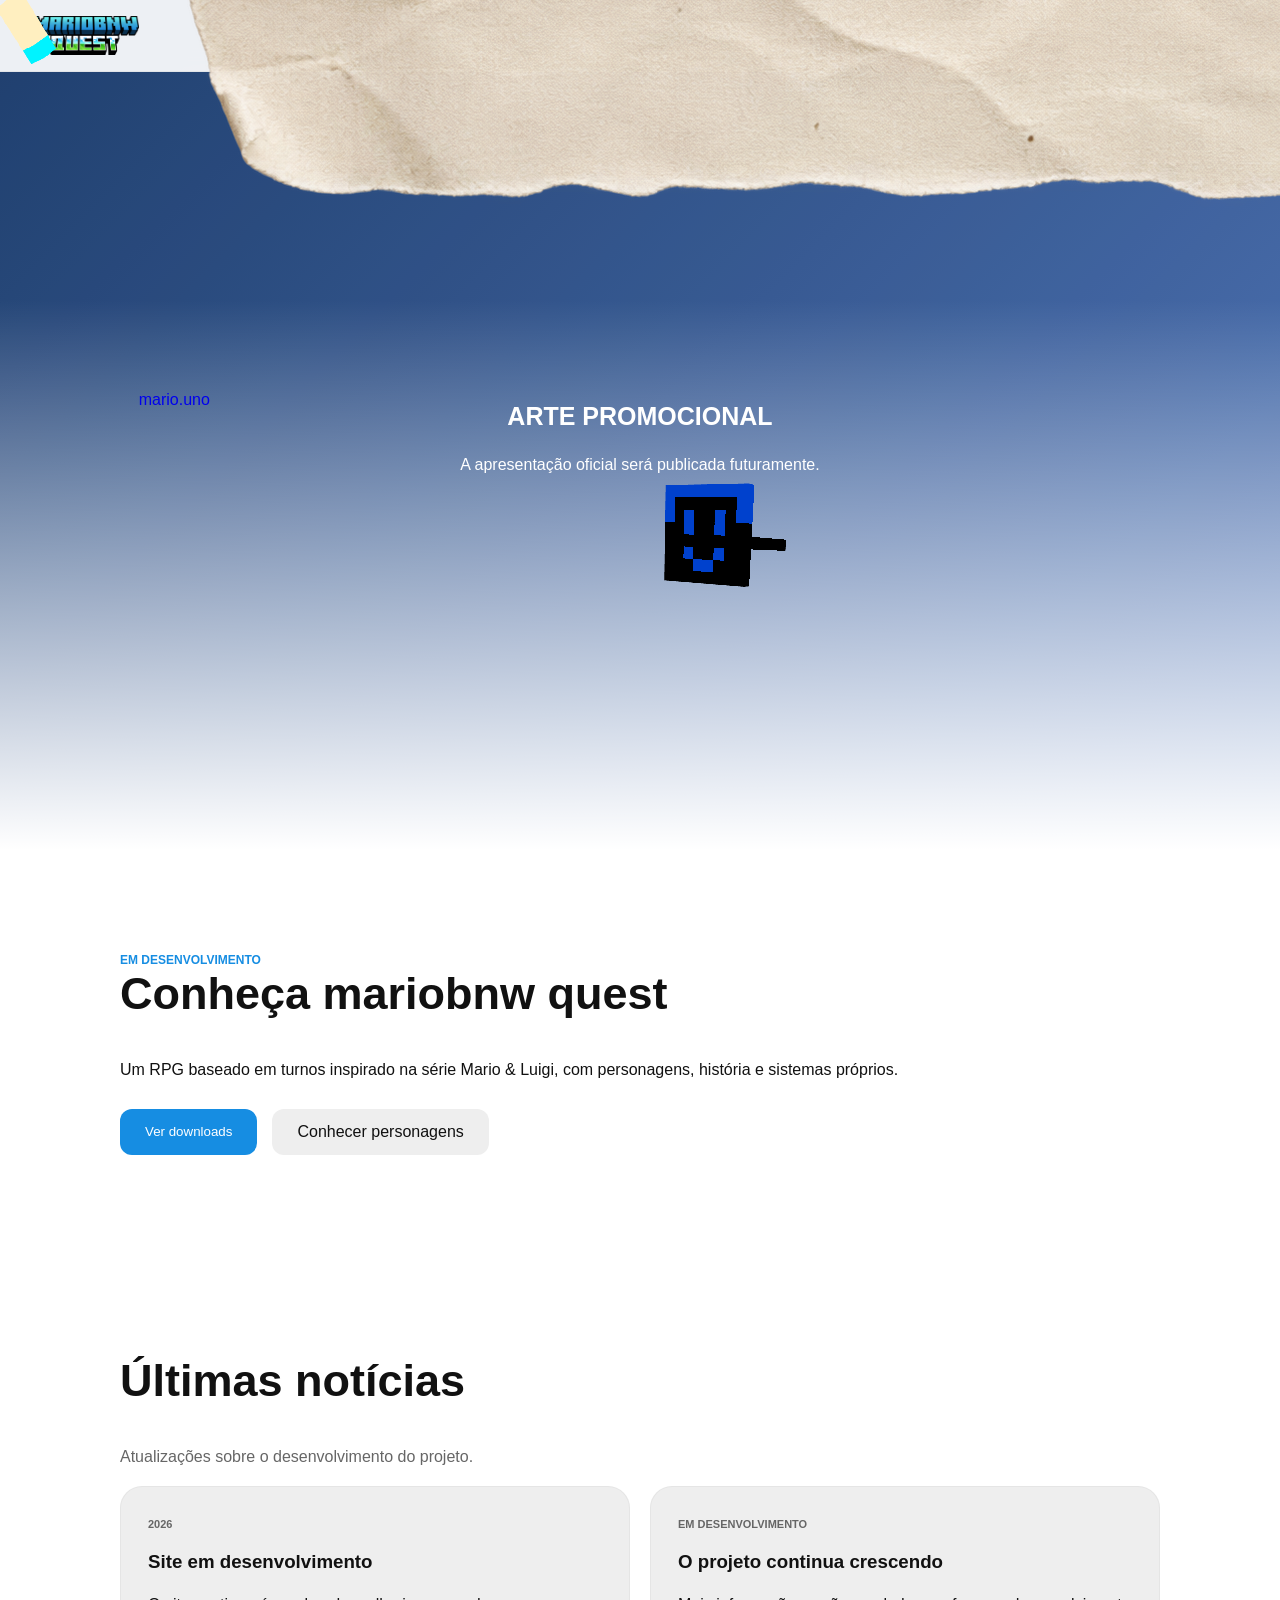
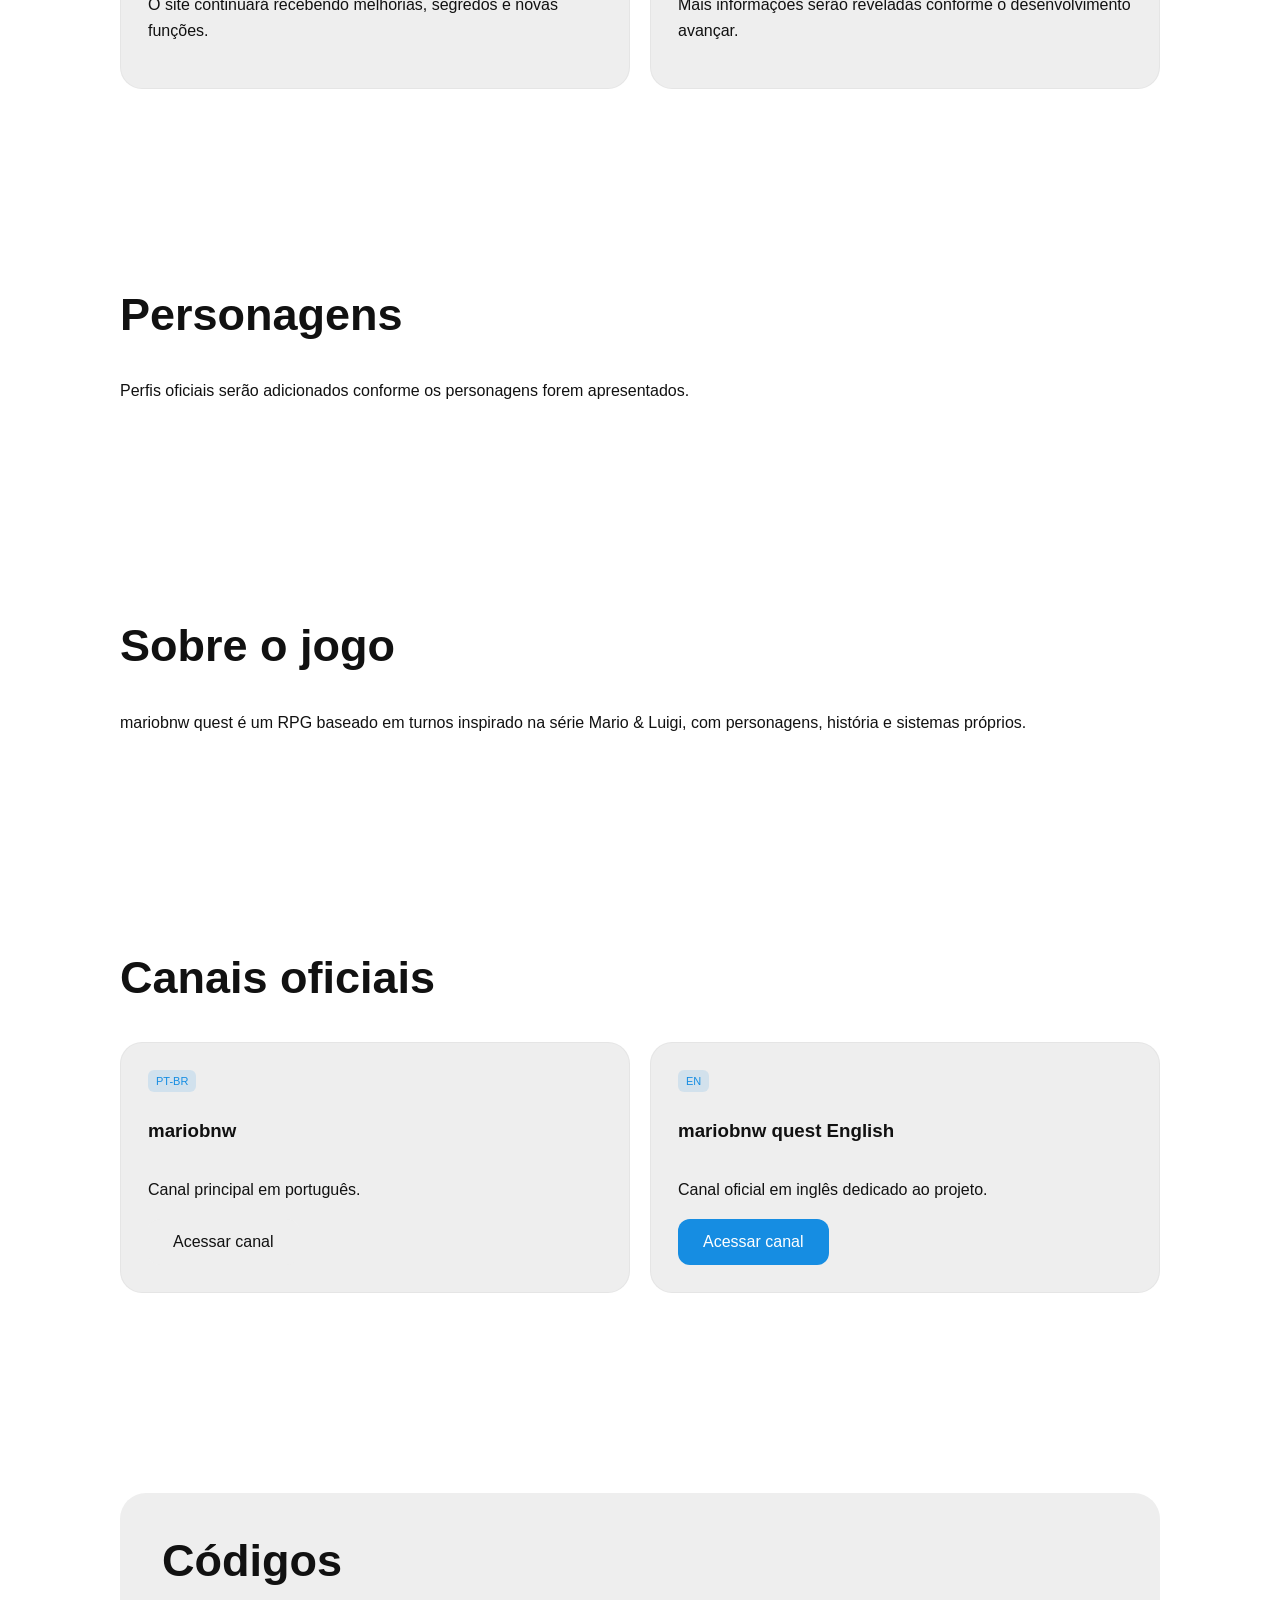
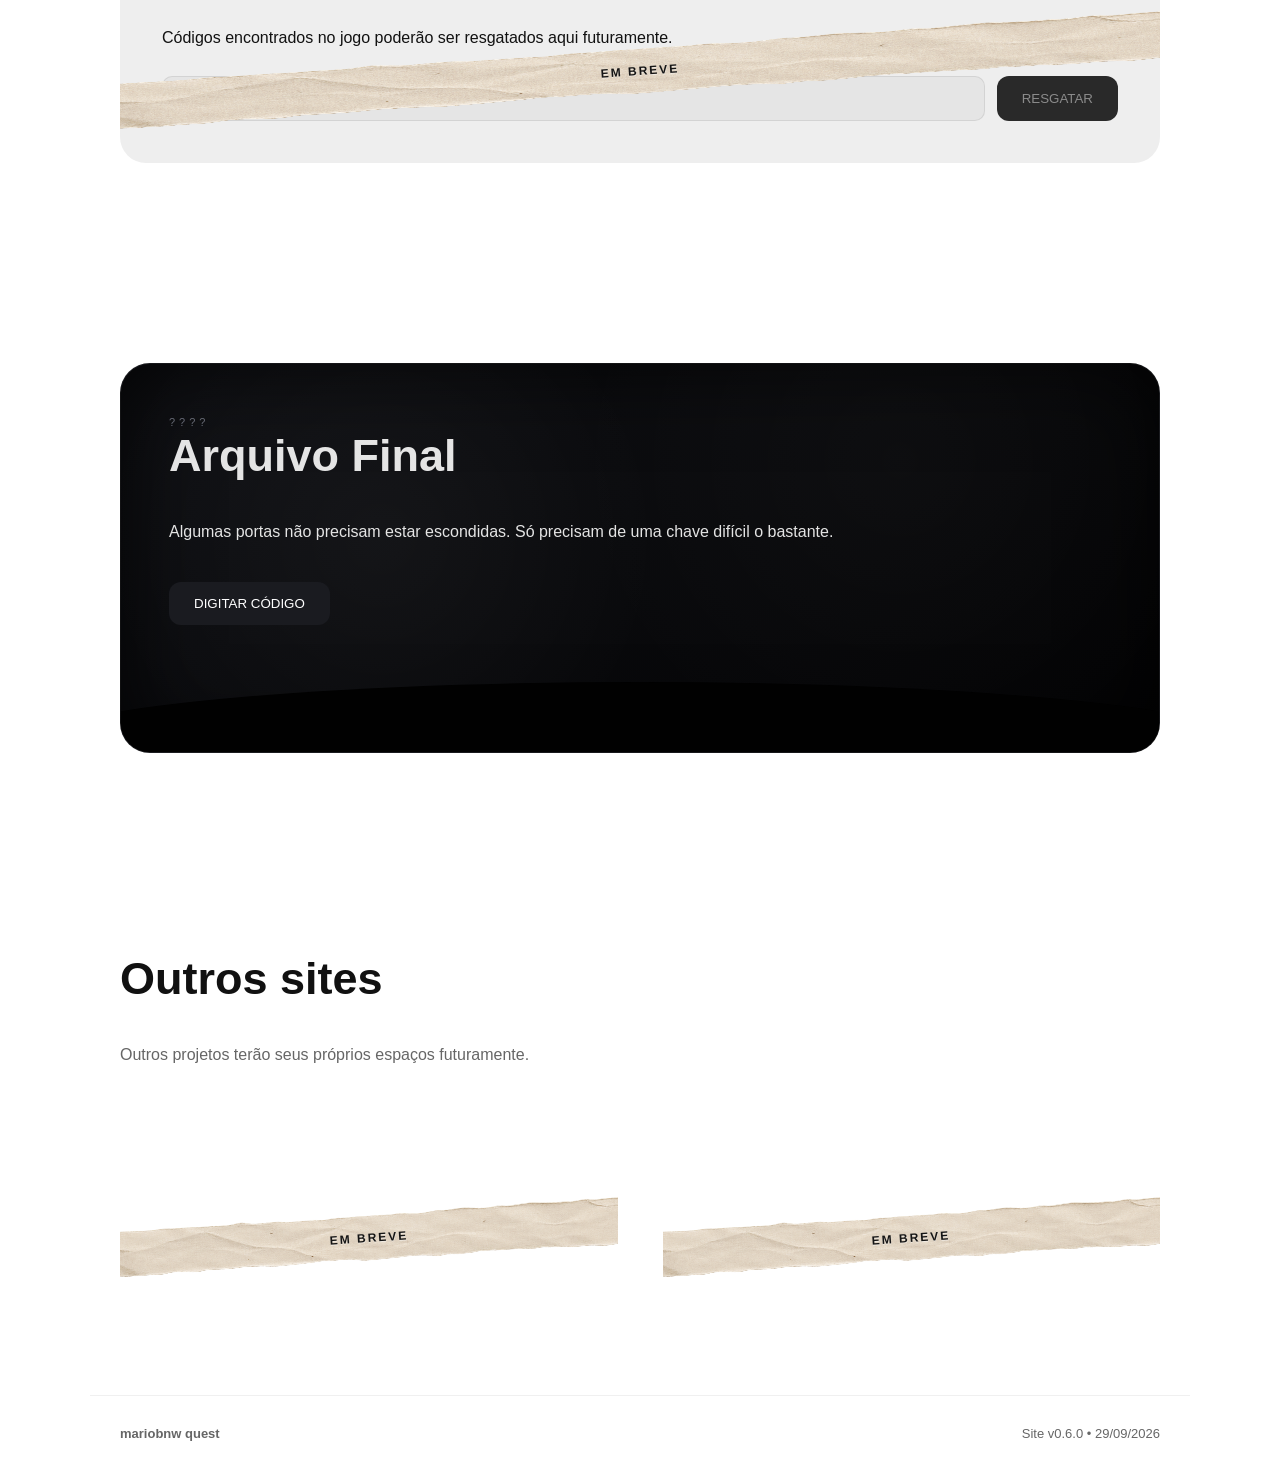
==== commit eca85f04: "Update index.html" ====
--- a/index.html
+++ b/index.html
@@ -1,343 +1,1655 @@
 <!DOCTYPE html>
 <html lang="pt-BR">
+
 <head>
-  <meta charset="UTF-8">
-  <meta name="viewport" content="width=device-width, initial-scale=1.0, viewport-fit=cover">
-  <meta name="description" content="Site oficial de mariobnw quest, um RPG baseado em turnos inspirado na série Mario & Luigi.">
-  <meta id="theme-color" name="theme-color" content="#168de2">
-  <title>mariobnw quest</title>
-  <link id="favicon" rel="icon" type="image/png" href="images/favicon-aberto.png">
-  <link rel="stylesheet" href="style.css?v=0.5.0">
+    <meta charset="UTF-8">
+
+    <meta
+        name="viewport"
+        content="width=device-width, initial-scale=1.0, viewport-fit=cover"
+    >
+
+    <meta
+        name="description"
+        content="Site oficial de mariobnw quest, um RPG baseado em turnos inspirado na série Mario & Luigi."
+    >
+
+    <meta
+        id="theme-color"
+        name="theme-color"
+        content="#168de2"
+    >
+
+    <title>mariobnw quest</title>
+
+    <link
+        id="favicon"
+        rel="icon"
+        type="image/png"
+        href="images/favicon-aberto.png"
+    >
+
+    <link
+        rel="stylesheet"
+        href="style.css?v=0.6.0"
+    >
 </head>
+
+
 <body>
-  <div id="transicao-secreta" aria-hidden="true"></div>
-  <div id="flash-bne" aria-hidden="true"></div>
-
-  <div id="aviso-erro" class="aviso-erro" aria-live="polite">
-    <div class="aviso-icone">!</div>
-    <div class="aviso-texto">
-      <strong id="aviso-titulo">Recurso indisponível</strong>
-      <span id="aviso-descricao">Este recurso ainda não está disponível.</span>
+
+    <!-- ==========================================
+         TELA PRETA / TRANSIÇÕES
+    =========================================== -->
+
+    <div
+        id="transicao-secreta"
+        aria-hidden="true"
+    ></div>
+
+
+    <!-- ==========================================
+         POPUP DE ERRO
+    =========================================== -->
+
+    <div
+        id="aviso-erro"
+        class="aviso-erro"
+        aria-live="polite"
+    >
+        <div class="aviso-icone">
+            !
+        </div>
+
+        <div class="aviso-texto">
+            <strong id="aviso-titulo">
+                Recurso indisponível
+            </strong>
+
+            <span id="aviso-descricao">
+                Este recurso ainda não está disponível.
+            </span>
+        </div>
     </div>
-  </div>
-
-  <audio id="som-erro" preload="auto" src="Downloads/erro.mp3"></audio>
-  <audio id="som-click" preload="auto" src="Downloads/minecraft-click-menu.mp3"></audio>
-  <audio id="som-dialogo" preload="auto" src="Downloads/dialogo.mp3"></audio>
-  <audio id="som-luz-apagando" preload="auto" src="Downloads/tv-shutdown.mp3"></audio>
-
-  <header class="topo">
-    <a id="logo-link" class="logo-topo" href="#inicio" aria-label="Voltar ao início">
-      <img id="logo-site" src="images/logo-topo.png" alt="mariobnw quest" draggable="false">
-      <span id="logo-easter-text" class="logo-easter-text">Não tem nada demais aí :/</span>
-    </a>
-
-    <nav>
-      <a href="#noticias" data-i18n="menuNoticias">Notícias</a>
-      <a href="#personagens" data-i18n="menuPersonagens">Personagens</a>
-      <a href="#sobre" data-i18n="menuSobre">Sobre</a>
-      <a href="#canais" data-i18n="menuCanais">Canais</a>
-      <button id="abrir-comunidade" class="link-menu" type="button" data-i18n="menuComunidade">Comunidade</button>
-
-      <button id="abrir-devlog" class="botao-hud botao-devlog" type="button" title="Devlog" aria-label="Devlog">
-        📰
-        <span id="devlog-novo" class="devlog-novo" data-i18n="novo">NOVO</span>
-      </button>
-
-      <button id="abrir-configuracoes" class="botao-hud" type="button" title="Configurações" aria-label="Configurações">⚙️</button>
-
-      <div class="idioma-container">
-        <button id="botao-idioma" class="botao-idioma" type="button" title="Idioma" aria-label="Idioma">
-          <img src="images/globo.png" alt="">
-        </button>
-        <div id="menu-idioma" class="menu-idioma">
-          <button class="opcao-idioma" data-lang="pt" type="button"><img src="images/bandeira-brasil.webp" alt="">Português</button>
-          <button class="opcao-idioma" data-lang="en" type="button"><img src="images/bandeira-eua.png" alt="">English</button>
+
+
+    <!-- ==========================================
+         ÁUDIO
+    =========================================== -->
+
+    <audio
+        id="som-erro"
+        preload="auto"
+        src="Downloads/erro.mp3"
+    ></audio>
+
+    <audio
+        id="som-click"
+        preload="auto"
+        src="Downloads/minecraft-click-menu.mp3"
+    ></audio>
+
+    <audio
+        id="som-dialogo-bnw"
+        preload="auto"
+        src="Downloads/dialogo-bnw.ogg"
+    ></audio>
+
+    <audio
+        id="som-dialogo-bne"
+        preload="auto"
+        src="Downloads/dialogo-bne.ogg"
+    ></audio>
+
+    <audio
+        id="som-bne-exclaim"
+        preload="auto"
+        src="Downloads/bne-exclaim.ogg"
+    ></audio>
+
+    <audio
+        id="som-bne-lights-off"
+        preload="auto"
+        src="Downloads/bne-lights-off.mp3"
+    ></audio>
+
+
+    <!-- ==========================================
+         CABEÇALHO
+    =========================================== -->
+
+    <header class="topo">
+
+        <a
+            id="logo-link"
+            class="logo-topo"
+            href="#inicio"
+            aria-label="Voltar ao início"
+        >
+
+            <img
+                id="logo-site"
+                src="images/logo-topo.png"
+                alt="mariobnw quest"
+                draggable="false"
+            >
+
+
+            <!-- FITA DO MARIO.UNO -->
+
+            <div
+                id="logo-fita-uno"
+                class="logo-fita-uno"
+            >
+                <img
+                    src="images/fita.png"
+                    alt=""
+                >
+
+                <span>
+                    mario.uno
+                </span>
+            </div>
+
+
+            <span
+                id="logo-easter-text"
+                class="logo-easter-text"
+            >
+                Não tem nada demais aí :/
+            </span>
+
+        </a>
+
+
+        <nav>
+
+            <a href="#noticias">
+                Notícias
+            </a>
+
+            <a href="#personagens">
+                Personagens
+            </a>
+
+            <a href="#sobre">
+                Sobre
+            </a>
+
+            <a href="#canais">
+                Canais
+            </a>
+
+
+            <button
+                id="abrir-comunidade"
+                class="link-menu"
+                type="button"
+            >
+                Comunidade
+            </button>
+
+
+            <button
+                id="abrir-devlog"
+                class="botao-hud botao-devlog"
+                type="button"
+                title="Devlog"
+            >
+                📰
+
+                <span
+                    id="devlog-novo"
+                    class="devlog-novo"
+                >
+                    NOVO
+                </span>
+            </button>
+
+
+            <!-- aparece só depois do Arquivo Final -->
+
+            <button
+                id="abrir-obrigado"
+                class="link-menu obrigado-menu oculto"
+                type="button"
+            >
+                Obrigado por fazer parte dessa história
+            </button>
+
+
+            <button
+                id="abrir-configuracoes"
+                class="botao-hud"
+                type="button"
+                title="Configurações"
+            >
+                ⚙️
+            </button>
+
+
+            <div class="idioma-container">
+
+                <button
+                    id="botao-idioma"
+                    class="botao-idioma"
+                    type="button"
+                >
+                    <img
+                        src="images/globo.png"
+                        alt=""
+                    >
+                </button>
+
+
+                <div
+                    id="menu-idioma"
+                    class="menu-idioma"
+                >
+
+                    <button
+                        class="opcao-idioma"
+                        data-lang="pt"
+                        type="button"
+                    >
+                        <img
+                            src="images/bandeira-brasil.webp"
+                            alt=""
+                        >
+
+                        Português
+                    </button>
+
+
+                    <button
+                        class="opcao-idioma"
+                        data-lang="en"
+                        type="button"
+                    >
+                        <img
+                            src="images/bandeira-eua.png"
+                            alt=""
+                        >
+
+                        English
+                    </button>
+
+                </div>
+            </div>
+
+
+            <button
+                id="abrir-downloads"
+                class="menu-download"
+                type="button"
+            >
+                Baixar
+            </button>
+
+        </nav>
+
+    </header>
+
+
+    <!-- ==========================================
+         SITE
+    =========================================== -->
+
+    <main id="conteudo-site">
+
+
+        <!-- HERO -->
+
+        <section
+            id="inicio"
+            class="hero"
+        >
+
+            <div class="hero-conteudo">
+
+                <p>
+                    ARTE PROMOCIONAL
+                </p>
+
+                <span>
+                    A apresentação oficial será publicada futuramente.
+                </span>
+
+            </div>
+
+        </section>
+
+
+        <!-- INTRO -->
+
+        <section class="conteudo">
+
+            <span class="mini-etiqueta">
+                EM DESENVOLVIMENTO
+            </span>
+
+            <h2>
+                Conheça mariobnw quest
+            </h2>
+
+            <p>
+                Um RPG baseado em turnos inspirado na série Mario & Luigi,
+                com personagens, história e sistemas próprios.
+            </p>
+
+
+            <div class="botoes">
+
+                <button
+                    id="botao-ver-downloads"
+                    class="botao botao-principal"
+                    type="button"
+                >
+                    Ver downloads
+                </button>
+
+                <a
+                    class="botao"
+                    href="#personagens"
+                >
+                    Conhecer personagens
+                </a>
+
+            </div>
+
+        </section>
+
+
+        <!-- NOTÍCIAS -->
+
+        <section
+            id="noticias"
+            class="conteudo"
+        >
+
+            <h2>
+                Últimas notícias
+            </h2>
+
+            <p class="secao-descricao">
+                Atualizações sobre o desenvolvimento do projeto.
+            </p>
+
+
+            <div class="cards">
+
+                <article class="card">
+
+                    <span class="card-data">
+                        2026
+                    </span>
+
+                    <h3>
+                        Site em desenvolvimento
+                    </h3>
+
+                    <p>
+                        O site continuará recebendo melhorias,
+                        segredos e novas funções.
+                    </p>
+
+                </article>
+
+
+                <article class="card">
+
+                    <span class="card-data">
+                        EM DESENVOLVIMENTO
+                    </span>
+
+                    <h3>
+                        O projeto continua crescendo
+                    </h3>
+
+                    <p>
+                        Mais informações serão reveladas conforme
+                        o desenvolvimento avançar.
+                    </p>
+
+                </article>
+
+            </div>
+
+        </section>
+
+
+        <!-- PERSONAGENS -->
+
+        <section
+            id="personagens"
+            class="conteudo"
+        >
+
+            <h2>
+                Personagens
+            </h2>
+
+            <p>
+                Perfis oficiais serão adicionados conforme
+                os personagens forem apresentados.
+            </p>
+
+        </section>
+
+
+        <!-- SOBRE -->
+
+        <section
+            id="sobre"
+            class="conteudo"
+        >
+
+            <h2>
+                Sobre o jogo
+            </h2>
+
+            <p>
+                mariobnw quest é um RPG baseado em turnos inspirado
+                na série Mario & Luigi, com personagens,
+                história e sistemas próprios.
+            </p>
+
+        </section>
+
+
+        <!-- CANAIS -->
+
+        <section
+            id="canais"
+            class="conteudo"
+        >
+
+            <h2>
+                Canais oficiais
+            </h2>
+
+
+            <div class="cards">
+
+                <article class="card canal-card">
+
+                    <span class="canal-idioma">
+                        PT-BR
+                    </span>
+
+                    <h3>
+                        mariobnw
+                    </h3>
+
+                    <p>
+                        Canal principal em português.
+                    </p>
+
+                    <a
+                        class="botao"
+                        href="https://youtube.com/@mariobnw"
+                        target="_blank"
+                        rel="noopener noreferrer"
+                    >
+                        Acessar canal
+                    </a>
+
+                </article>
+
+
+                <article class="card canal-card">
+
+                    <span class="canal-idioma">
+                        EN
+                    </span>
+
+                    <h3>
+                        mariobnw quest English
+                    </h3>
+
+                    <p>
+                        Canal oficial em inglês dedicado ao projeto.
+                    </p>
+
+                    <a
+                        class="botao botao-principal"
+                        href="https://youtube.com/@bnw_quest_english"
+                        target="_blank"
+                        rel="noopener noreferrer"
+                    >
+                        Acessar canal
+                    </a>
+
+                </article>
+
+            </div>
+
+        </section>
+
+
+        <!-- ==========================================
+             CÓDIGOS
+        =========================================== -->
+
+        <section
+            id="codigos"
+            class="conteudo"
+        >
+
+            <div class="codigos-caixa">
+
+                <h2>
+                    Códigos
+                </h2>
+
+                <p>
+                    Códigos encontrados no jogo poderão
+                    ser resgatados aqui futuramente.
+                </p>
+
+
+                <div class="codigos-form">
+
+                    <input
+                        type="text"
+                        placeholder="BNW-XXXX-XXXX"
+                        disabled
+                    >
+
+                    <button
+                        id="botao-codigo-bloqueado"
+                        class="botao botao-bloqueado"
+                        type="button"
+                    >
+                        RESGATAR
+                    </button>
+
+                </div>
+
+
+                <div class="fita-realista fita-codigos">
+                    <span>
+                        EM BREVE
+                    </span>
+                </div>
+
+            </div>
+
+        </section>
+
+
+        <!-- ==========================================
+             ARQUIVO FINAL
+        =========================================== -->
+
+        <section
+            id="arquivo-final"
+            class="conteudo"
+        >
+
+            <div class="arquivo-final-card">
+
+                <div class="arquivo-neblina"></div>
+
+                <span class="arquivo-etiqueta">
+                    ????
+                </span>
+
+                <h2>
+                    Arquivo Final
+                </h2>
+
+                <p>
+                    Algumas portas não precisam estar escondidas.
+                    Só precisam de uma chave difícil o bastante.
+                </p>
+
+
+                <button
+                    id="abrir-arquivo-final"
+                    class="botao arquivo-final-botao"
+                    type="button"
+                >
+                    DIGITAR CÓDIGO
+                </button>
+
+            </div>
+
+        </section>
+
+
+        <!-- ==========================================
+             OUTROS SITES
+        =========================================== -->
+
+        <section
+            id="outros-sites"
+            class="conteudo"
+        >
+
+            <h2>
+                Outros sites
+            </h2>
+
+            <p class="secao-descricao">
+                Outros projetos terão seus próprios espaços futuramente.
+            </p>
+
+
+            <div class="outros-sites-grid">
+
+                <article class="site-projeto">
+
+                    <div class="site-logo-area">
+
+                        <img
+                            class="site-logo"
+                            src="images/logo-mariobnw.png"
+                            alt=""
+                        >
+
+                        <div class="fita-realista fita-site">
+                            <span>
+                                EM BREVE
+                            </span>
+                        </div>
+
+                    </div>
+
+                </article>
+
+
+                <article class="site-projeto">
+
+                    <div class="site-logo-area">
+
+                        <img
+                            class="site-logo"
+                            src="images/logo-caos-total.png"
+                            alt=""
+                        >
+
+                        <div class="fita-realista fita-site">
+                            <span>
+                                EM BREVE
+                            </span>
+                        </div>
+
+                    </div>
+
+                </article>
+
+            </div>
+
+        </section>
+
+
+    </main>
+
+
+    <!-- ==========================================
+         RODAPÉ
+    =========================================== -->
+
+    <footer class="rodape-site">
+
+        <strong>
+            mariobnw quest
+        </strong>
+
+        <span>
+            Site v0.6.0 • 29/09/2026
+        </span>
+
+    </footer>
+
+
+    <!-- ==========================================
+         DEVLOG
+    =========================================== -->
+
+    <div
+        id="overlay-devlog"
+        class="overlay-modal"
+    >
+
+        <div
+            id="modal-devlog"
+            class="modal-base modal-devlog"
+        >
+
+            <button
+                id="fechar-devlog"
+                class="fechar-modal"
+                type="button"
+            >
+                ×
+            </button>
+
+
+            <span class="modal-etiqueta">
+                DEVLOG
+            </span>
+
+            <h2>
+                Diário de desenvolvimento
+            </h2>
+
+
+            <p class="devlog-instrucao">
+                Clique em uma atualização para ver mais detalhes.
+            </p>
+
+
+            <div class="devlog-lista">
+
+
+                <!-- 0.6 -->
+
+                <article
+                    class="devlog-post"
+                    tabindex="0"
+                >
+
+                    <div class="devlog-resumo">
+
+                        <span class="devlog-data">
+                            29/09/2026
+                        </span>
+
+                        <h3>
+                            Site v0.6.0
+                        </h3>
+
+                        <span class="devlog-seta">
+                            +
+                        </span>
+
+                    </div>
+
+
+                    <div class="devlog-detalhes">
+
+                        <p>
+                            O Arquivo Final recebeu uma grande reformulação.
+                        </p>
+
+                        <ul>
+                            <li>Nova carta secreta.</li>
+                            <li>Corrupção mariobnw → mariobne.</li>
+                            <li>Novo diálogo do BNE.</li>
+                            <li>Som e retrato próprios para o BNE.</li>
+                            <li>Tema mariobne expandido.</li>
+                            <li>Glitches visuais seletivos.</li>
+                            <li>Raspagem de tinta melhorada.</li>
+                            <li>Devlog expansível.</li>
+                        </ul>
+
+                    </div>
+
+                </article>
+
+
+                <!-- 0.5 -->
+
+                <article
+                    class="devlog-post"
+                    tabindex="0"
+                >
+
+                    <div class="devlog-resumo">
+
+                        <span class="devlog-data">
+                            29/09/2026
+                        </span>
+
+                        <h3>
+                            Site v0.5.0
+                        </h3>
+
+                        <span class="devlog-seta">
+                            +
+                        </span>
+
+                    </div>
+
+                    <div class="devlog-detalhes">
+
+                        <p>
+                            Introdução do BNW, novos favicons,
+                            melhorias de Downloads e primeira versão
+                            completa do Arquivo Final.
+                        </p>
+
+                    </div>
+
+                </article>
+
+
+                <!-- 0.4 -->
+
+                <article
+                    class="devlog-post"
+                    tabindex="0"
+                >
+
+                    <div class="devlog-resumo">
+
+                        <span class="devlog-data">
+                            28/09/2026
+                        </span>
+
+                        <h3>
+                            Site v0.4.0
+                        </h3>
+
+                        <span class="devlog-seta">
+                            +
+                        </span>
+
+                    </div>
+
+                    <div class="devlog-detalhes">
+
+                        <p>
+                            Primeira implementação do Arquivo Final,
+                            sistema de códigos e novos elementos secretos.
+                        </p>
+
+                    </div>
+
+                </article>
+
+
+                <!-- 0.3.1 -->
+
+                <article
+                    class="devlog-post"
+                    tabindex="0"
+                >
+
+                    <div class="devlog-resumo">
+
+                        <span class="devlog-data">
+                            2026
+                        </span>
+
+                        <h3>
+                            Site v0.3.1
+                        </h3>
+
+                        <span class="devlog-seta">
+                            +
+                        </span>
+
+                    </div>
+
+                    <div class="devlog-detalhes">
+
+                        <p>
+                            Página 404 personalizada, área de códigos,
+                            melhorias gerais e novos espaços do site.
+                        </p>
+
+                    </div>
+
+                </article>
+
+
+                <!-- 0.3 -->
+
+                <article
+                    class="devlog-post"
+                    tabindex="0"
+                >
+
+                    <div class="devlog-resumo">
+
+                        <span class="devlog-data">
+                            2026
+                        </span>
+
+                        <h3>
+                            Site v0.3.0
+                        </h3>
+
+                        <span class="devlog-seta">
+                            +
+                        </span>
+
+                    </div>
+
+                    <div class="devlog-detalhes">
+
+                        <p>
+                            Sistema de temas, mariobnw mask,
+                            configurações e vários easter eggs.
+                        </p>
+
+                    </div>
+
+                </article>
+
+            </div>
+
         </div>
-      </div>
-
-      <button id="abrir-downloads" class="menu-download" type="button" data-i18n="menuBaixar">Baixar</button>
-    </nav>
-  </header>
-
-  <main id="conteudo-site">
-    <section class="hero" id="inicio">
-      <div class="hero-conteudo">
-        <p data-i18n="heroTitulo">ARTE PROMOCIONAL</p>
-        <span data-i18n="heroTexto">A apresentação oficial será publicada futuramente.</span>
-      </div>
+
+    </div>
+
+
+    <!-- ==========================================
+         DOWNLOADS
+    =========================================== -->
+
+    <div
+        id="overlay-downloads"
+        class="overlay-modal"
+    >
+
+        <div class="modal-base modal-downloads">
+
+            <button
+                id="fechar-downloads"
+                class="fechar-modal fechar-downloads"
+                type="button"
+            >
+                ×
+            </button>
+
+            <span class="modal-etiqueta">
+                DOWNLOADS
+            </span>
+
+            <h2>
+                Downloads
+            </h2>
+
+
+            <section class="download-bloco">
+
+                <h3>
+                    Demo pública
+                </h3>
+
+                <p>
+                    A demo pública ainda não está disponível.
+                </p>
+
+
+                <button
+                    id="botao-demo-indisponivel"
+                    class="botao botao-bloqueado"
+                    type="button"
+                >
+                    INDISPONÍVEL
+                </button>
+
+            </section>
+
+
+            <section class="download-bloco">
+
+                <h3>
+                    Demo Beta 0.1
+                </h3>
+
+                <div class="progresso-barra">
+                    <div
+                        id="progresso-preenchimento"
+                        class="progresso-preenchimento"
+                    ></div>
+                </div>
+
+                <button
+                    id="botao-build-indisponivel"
+                    class="botao botao-bloqueado"
+                    type="button"
+                >
+                    INDISPONÍVEL
+                </button>
+
+            </section>
+
+        </div>
+
+    </div>
+
+
+    <!-- ==========================================
+         CONFIGURAÇÕES
+    =========================================== -->
+
+    <div
+        id="overlay-configuracoes"
+        class="overlay-modal"
+    >
+
+        <div class="modal-base">
+
+            <button
+                id="fechar-configuracoes"
+                class="fechar-modal"
+                type="button"
+            >
+                ×
+            </button>
+
+            <span class="modal-etiqueta">
+                CONFIGURAÇÕES
+            </span>
+
+            <h2>
+                Configurações
+            </h2>
+
+
+            <div class="lista-configuracoes">
+
+                <div class="config-item">
+
+                    <div>
+                        <strong>
+                            Sons
+                        </strong>
+
+                        <span>
+                            Sons e efeitos sonoros.
+                        </span>
+                    </div>
+
+                    <button
+                        id="toggle-som"
+                        class="toggle-config ativo"
+                        type="button"
+                    >
+                        ON
+                    </button>
+
+                </div>
+
+
+                <div class="config-item">
+
+                    <div>
+                        <strong>
+                            Efeitos
+                        </strong>
+
+                        <span>
+                            Animações e efeitos visuais.
+                        </span>
+                    </div>
+
+                    <button
+                        id="toggle-efeitos"
+                        class="toggle-config ativo"
+                        type="button"
+                    >
+                        ON
+                    </button>
+
+                </div>
+
+
+                <div class="config-item config-temas">
+
+                    <strong>
+                        Temas
+                    </strong>
+
+                    <div class="lista-temas">
+
+                        <button
+                            id="tema-mariobnw"
+                            class="tema-card"
+                            data-preview-tema="mariobnw"
+                            type="button"
+                        >
+                            <img
+                                src="images/favicon-aberto.png"
+                                alt=""
+                            >
+
+                            <span>
+                                mariobnw
+                            </span>
+                        </button>
+
+
+                        <button
+                            id="tema-uno"
+                            class="tema-card tema-oculto"
+                            data-preview-tema="mario.uno"
+                            type="button"
+                        >
+                            <img
+                                src="images/mariobnw-verde-aberto.png"
+                                alt=""
+                            >
+
+                            <span>
+                                mario.uno
+                            </span>
+                        </button>
+
+
+                        <button
+                            id="tema-bne"
+                            class="tema-card tema-oculto"
+                            data-preview-tema="mariobne"
+                            type="button"
+                        >
+                            <img
+                                src="images/favicon-bne-aberto.png"
+                                alt=""
+                            >
+
+                            <span class="glitch-bne">
+                                mariobne
+                            </span>
+                        </button>
+
+                    </div>
+
+
+                    <div
+                        id="descobrir-tema-area"
+                        class="descobrir-tema-area"
+                    >
+
+                        <span>
+                            Quer um tema novo?
+                        </span>
+
+                        <button
+                            id="descobrir-tema"
+                            class="botao botao-pequeno"
+                            type="button"
+                        >
+                            DESCOBRIR
+                        </button>
+
+                        <p
+                            id="dica-tema"
+                            class="dica-tema"
+                        ></p>
+
+                    </div>
+
+                </div>
+
+            </div>
+
+
+            <div
+                id="rodape-configuracoes"
+                class="rodape-configuracoes"
+            >
+                mariobnw quest • Site v0.6.0
+            </div>
+
+        </div>
+
+    </div>
+
+
+    <!-- ==========================================
+         COMUNIDADE
+    =========================================== -->
+
+    <div
+        id="overlay-comunidade"
+        class="overlay-modal"
+    >
+
+        <div class="modal-base">
+
+            <button
+                id="fechar-comunidade"
+                class="fechar-modal"
+                type="button"
+            >
+                ×
+            </button>
+
+            <h2>
+                Comunidade
+            </h2>
+
+            <p>
+                Acesse os espaços oficiais.
+            </p>
+
+        </div>
+
+    </div>
+
+
+    <!-- ==========================================
+         ABA OBRIGADO
+    =========================================== -->
+
+    <div
+        id="overlay-obrigado"
+        class="overlay-modal"
+    >
+
+        <div class="modal-base modal-obrigado">
+
+            <button
+                id="fechar-obrigado"
+                class="fechar-modal"
+                type="button"
+            >
+                ×
+            </button>
+
+            <span class="modal-etiqueta">
+                ARQUIVO RESTAURADO
+            </span>
+
+            <h2>
+                Obrigado por fazer parte dessa história
+            </h2>
+
+            <p>
+                Você chegou até aqui.
+            </p>
+
+            <p>
+                Obrigado por acompanhar mariobnw quest.
+            </p>
+
+        </div>
+
+    </div>
+
+
+    <!-- ==========================================
+         CÓDIGO DO ARQUIVO FINAL
+    =========================================== -->
+
+    <div
+        id="overlay-arquivo-codigo"
+        class="overlay-modal"
+    >
+
+        <div class="modal-base">
+
+            <button
+                id="fechar-arquivo-codigo"
+                class="fechar-modal"
+                type="button"
+            >
+                ×
+            </button>
+
+            <span class="arquivo-etiqueta">
+                ????
+            </span>
+
+            <h2>
+                Código necessário
+            </h2>
+
+            <p>
+                Digite a sequência correta.
+            </p>
+
+
+            <form
+                id="form-arquivo-codigo"
+                class="arquivo-codigo-form"
+            >
+
+                <input
+                    id="input-arquivo-codigo"
+                    type="password"
+                    inputmode="numeric"
+                    autocomplete="off"
+                    maxlength="12"
+                    placeholder="••••••••••••"
+                >
+
+                <button
+                    class="botao botao-principal"
+                    type="submit"
+                >
+                    VERIFICAR
+                </button>
+
+            </form>
+
+
+            <span
+                id="arquivo-codigo-status"
+                class="arquivo-codigo-status"
+            ></span>
+
+        </div>
+
+    </div>
+
+
+    <!-- ==========================================
+         PÁGINA CORROMPIDA
+    =========================================== -->
+
+    <section
+        id="pagina-corrompida"
+        class="pagina-corrompida"
+        aria-hidden="true"
+    >
+
+        <div class="corrompida-conteudo">
+
+            <button
+                id="fechar-pagina-corrompida"
+                class="fechar-corrompida"
+                type="button"
+            >
+                ×
+            </button>
+
+
+            <h1 id="nome-proximo-jogo">
+                ????
+            </h1>
+
+
+            <!-- CARTA -->
+
+            <article
+                id="carta-uno"
+                class="carta-uno"
+            >
+
+                <p>
+                    mario.uno...
+                </p>
+
+                <p>
+                    nessa carta eu quero dizer algo muito importante...
+                    então não jogue fora igual as outras...
+                    e eu sei que você faz isso &gt;:(...
+                </p>
+
+                <p>
+                    mas enfim...
+                </p>
+
+                <p>
+                    Devo admitir...
+                    você se esforçou pra chegar até onde você está.
+                </p>
+
+                <p>
+                    Enfim...
+                </p>
+
+                <p>
+                    Eu não vou mais ser jogável.
+                </p>
+
+                <p>
+                    Você vai tomar o meu posto.
+                </p>
+
+                <p>
+                    Espero que não faça nada de errado...
+                </p>
+
+                <p>
+                    ...ou quebre o mundo de novo.
+                </p>
+
+                <p>
+                    Hahahaha...
+                </p>
+
+                <p>
+                    Eu,
+                    <span class="palavra-corrompida">
+                        mariobnw
+                    </span>...
+                </p>
+
+                <p>
+                    Às vezes não queria ser
+                    <span class="palavra-corrompida">
+                        mariobnw
+                    </span>.
+                </p>
+
+                <p>
+                    Eu queria ser outra pessoa.
+                </p>
+
+                <p>
+                    Alguém com menos coisas pra fazer.
+                </p>
+
+                <p>
+                    Menos problemas pra resolver.
+                </p>
+
+                <p>
+                    Menos gente me chamando toda vez
+                    que alguma coisa dá errado.
+                </p>
+
+                <p>
+                    Mas parece que o mundo sempre precisa de um herói.
+                </p>
+
+                <p>
+                    E, por algum motivo, sempre me chamam.
+                </p>
+
+                <p>
+                    “Olha o
+                    <span class="palavra-corrompida">
+                        mariobnw
+                    </span>!”
+                </p>
+
+                <p>
+                    “Olha se não é o
+                    <span class="palavra-corrompida">
+                        mariobnw
+                    </span>!”
+                </p>
+
+                <p>
+                    “<span class="palavra-corrompida">mariobnw</span>
+                    é o máximo!”
+                </p>
+
+                <p>
+                    ...
+                </p>
+
+                <p>
+                    É.
+                </p>
+
+                <p>
+                    Cansa um pouco.
+                </p>
+
+                <p>
+                    Mas enfim...
+                </p>
+
+                <p>
+                    Se você estiver lendo essa carta, mario.uno...
+                </p>
+
+                <p>
+                    então acho que agora é a sua vez.
+                </p>
+
+                <p class="assinatura-carta">
+                    -<span class="palavra-corrompida">mariobnw</span>
+                </p>
+
+            </article>
+
+        </div>
+
+
+        <!-- TINTA -->
+
+        <canvas
+            id="canvas-tinta"
+            class="canvas-tinta"
+        ></canvas>
+
+
+        <!-- DICA -->
+
+        <div
+            id="dica-raspagem"
+            class="dica-raspagem"
+        >
+            Segure e arraste para limpar a tinta.
+        </div>
+
+
+        <div
+            id="indicador-baixo"
+            class="indicador-baixo"
+        >
+            ↓
+        </div>
+
+
+        <!-- MARIO.UNO VOLTARÁ -->
+
+        <div
+            id="mensagem-uno-voltara"
+            class="mensagem-uno-voltara"
+        >
+
+            <span>
+                mario.uno voltará
+            </span>
+
+            <button
+                id="fechar-mensagem-uno"
+                type="button"
+            >
+                ×
+            </button>
+
+        </div>
+
+
+        <!-- =====================================
+             DIÁLOGO DO BNE
+        ====================================== -->
+
+        <div
+            id="dialogo-bne"
+            class="dialogo-bne"
+        >
+
+            <div class="dialogo-bne-caixa">
+
+                <img
+                    id="retrato-bne"
+                    class="retrato-bne"
+                    src="images/favicon-bne-aberto.png"
+                    alt=""
+                >
+
+
+                <div class="dialogo-bne-conteudo">
+
+                    <p id="dialogo-bne-texto">
+                        Você lembra de mim?
+                    </p>
+
+
+                    <div
+                        id="dialogo-bne-opcoes"
+                        class="dialogo-bne-opcoes"
+                    >
+
+                        <button
+                            id="bne-sim"
+                            type="button"
+                        >
+                            SIM
+                        </button>
+
+                        <button
+                            id="bne-nao"
+                            type="button"
+                        >
+                            NÃO
+                        </button>
+
+                    </div>
+
+                </div>
+
+            </div>
+
+        </div>
+
     </section>
 
-    <section class="conteudo">
-      <span class="mini-etiqueta" data-i18n="desenvolvimento">EM DESENVOLVIMENTO</span>
-      <h2 data-i18n="bemVindo">Conheça mariobnw quest</h2>
-      <p data-i18n="descricaoInicial">Um RPG baseado em turnos inspirado na série Mario & Luigi, com personagens, história e sistemas próprios.</p>
-      <div class="botoes">
-        <button id="botao-ver-downloads" class="botao botao-principal" type="button" data-i18n="verDownloads">Ver downloads</button>
-        <a class="botao" href="#personagens" data-i18n="conhecerPersonagens">Conhecer personagens</a>
-      </div>
-    </section>
-
-    <section class="conteudo" id="noticias">
-      <h2 data-i18n="noticiasTitulo">Últimas notícias</h2>
-      <p class="secao-descricao" data-i18n="noticiasTexto">Atualizações sobre o desenvolvimento do projeto.</p>
-      <div class="cards">
-        <article class="card reveal-on-scroll">
-          <span class="card-data">2026</span>
-          <h3 data-i18n="noticiaSiteTitulo">Site em desenvolvimento</h3>
-          <p data-i18n="noticiaSiteTexto">O site continuará recebendo melhorias, segredos e novas funções durante o desenvolvimento.</p>
-        </article>
-        <article class="card reveal-on-scroll">
-          <span class="card-data" data-i18n="desenvolvimento">EM DESENVOLVIMENTO</span>
-          <h3 data-i18n="noticiaJogoTitulo">O projeto continua crescendo</h3>
-          <p data-i18n="noticiaJogoTexto">Mais informações serão reveladas conforme o desenvolvimento avançar.</p>
-        </article>
-      </div>
-    </section>
-
-    <section class="conteudo" id="personagens">
-      <h2 data-i18n="personagensTitulo">Personagens</h2>
-      <p data-i18n="personagensTexto">Perfis oficiais serão adicionados conforme os personagens forem apresentados.</p>
-    </section>
-
-    <section class="conteudo" id="sobre">
-      <h2 data-i18n="sobreTitulo">Sobre o jogo</h2>
-      <p data-i18n="sobreTexto">mariobnw quest é um RPG baseado em turnos inspirado na série Mario & Luigi, com personagens, história e sistemas próprios.</p>
-    </section>
-
-    <section class="conteudo" id="canais">
-      <h2 data-i18n="canaisTitulo">Canais oficiais</h2>
-      <p class="secao-descricao" data-i18n="canaisTexto">Acompanhe conteúdos e atualizações oficiais.</p>
-      <div class="cards">
-        <article class="card canal-card reveal-on-scroll">
-          <span class="canal-idioma">PT-BR</span>
-          <h3>mariobnw</h3>
-          <p data-i18n="canalPT">Canal principal em português.</p>
-          <a class="botao" href="https://youtube.com/@mariobnw" target="_blank" rel="noopener noreferrer" data-i18n="acessarCanal">Acessar canal</a>
-        </article>
-        <article class="card canal-card reveal-on-scroll">
-          <span class="canal-idioma">EN</span>
-          <h3>mariobnw quest English</h3>
-          <p data-i18n="canalEN">Canal oficial em inglês dedicado ao projeto.</p>
-          <a class="botao botao-principal" href="https://youtube.com/@bnw_quest_english" target="_blank" rel="noopener noreferrer" data-i18n="acessarCanal">Acessar canal</a>
-        </article>
-      </div>
-    </section>
-
-    <section class="conteudo" id="codigos">
-      <div class="codigos-caixa reveal-on-scroll">
-        <h2 data-i18n="codigosTitulo">Códigos</h2>
-        <p data-i18n="codigosTexto">Códigos encontrados no jogo poderão ser resgatados aqui futuramente.</p>
-        <div class="codigos-form">
-          <input type="text" placeholder="BNW-XXXX-XXXX" disabled>
-          <button id="botao-codigo-bloqueado" class="botao botao-bloqueado" type="button" data-i18n="resgatar">RESGATAR</button>
+
+    <!-- ==========================================
+         BNW MASK
+    =========================================== -->
+
+    <div id="bnw-container">
+
+        <img
+            id="mascara-bnw"
+            src="images/mascara-normal.png"
+            alt=""
+            draggable="false"
+        >
+
+
+        <div
+            id="bnw-dialogo"
+            class="bnw-dialogo"
+        >
+
+            <span id="bnw-dialogo-texto"></span>
+
+            <button
+                id="pular-intro"
+                type="button"
+            >
+                PULAR
+            </button>
+
         </div>
-        <div class="fita-realista fita-codigos"><span data-i18n="emBreve">EM BREVE</span></div>
-      </div>
-    </section>
-
-    <section class="conteudo" id="arquivo-final">
-      <div class="arquivo-final-card reveal-on-scroll">
-        <div class="arquivo-neblina"></div>
-        <span class="arquivo-etiqueta">????</span>
-        <h2 data-i18n="arquivoTitulo">Arquivo Final</h2>
-        <p data-i18n="arquivoTexto">Algumas portas não precisam estar escondidas. Só precisam de uma chave difícil o bastante.</p>
-        <button id="abrir-arquivo-final" class="botao arquivo-final-botao" type="button" data-i18n="digitarCodigo">DIGITAR CÓDIGO</button>
-      </div>
-    </section>
-
-    <section class="conteudo" id="outros-sites">
-      <h2 data-i18n="outrosSitesTitulo">Outros sites</h2>
-      <p class="secao-descricao" data-i18n="outrosSitesTexto">Outros projetos terão seus próprios espaços futuramente.</p>
-      <div class="outros-sites-grid">
-        <article class="site-projeto reveal-on-scroll">
-          <div class="site-logo-area">
-            <img class="site-logo" src="images/logo-mariobnw.png" alt="">
-            <div class="fita-realista fita-site"><span data-i18n="emBreve">EM BREVE</span></div>
-          </div>
-        </article>
-        <article class="site-projeto reveal-on-scroll">
-          <div class="site-logo-area">
-            <img class="site-logo" src="images/logo-caos-total.png" alt="">
-            <div class="fita-realista fita-site"><span data-i18n="emBreve">EM BREVE</span></div>
-          </div>
-        </article>
-      </div>
-    </section>
-  </main>
-
-  <footer class="rodape-site">
-    <div class="rodape-identidade glitch-bne-alvo">
-      <span class="nome-tematico"><span class="nome-bnw-original">mariobnw</span><span class="fita-uno">mario.uno</span></span> quest
+
     </div>
-    <span id="info-versao-site">Site v0.5.0 • Atualizado em 29/09/2026</span>
-  </footer>
-
-  <!-- Comunidade -->
-  <div id="overlay-comunidade" class="overlay-modal" aria-hidden="true">
-    <div class="modal-base">
-      <button id="fechar-comunidade" class="fechar-modal" type="button" aria-label="Fechar">×</button>
-      <span class="modal-etiqueta" data-i18n="comunidadeTitulo">COMUNIDADE</span>
-      <h2 data-i18n="comunidadeTitulo">Comunidade</h2>
-      <p data-i18n="comunidadeTexto">Acesse os espaços oficiais.</p>
-      <div class="opcoes-comunidade">
-        <button id="comunidade-youtube" class="opcao-comunidade" type="button"><img src="images/youtube.png" alt=""><strong>YouTube</strong></button>
-        <button class="opcao-comunidade recurso-bloqueado" type="button"><img src="images/discord.png" alt=""><strong>Discord</strong><span data-i18n="emBreve">EM BREVE</span></button>
-      </div>
+
+
+    <!-- CURSOR -->
+
+    <div id="cursor-mao">
+
+        <img
+            id="cursor-imagem"
+            src="images/mouse-normal.png"
+            alt=""
+            draggable="false"
+        >
+
     </div>
-  </div>
-
-  <!-- Devlog -->
-  <div id="overlay-devlog" class="overlay-modal" aria-hidden="true">
-    <div class="modal-base modal-devlog">
-      <button id="fechar-devlog" class="fechar-modal" type="button" aria-label="Fechar">×</button>
-      <span class="modal-etiqueta">DEVLOG</span>
-      <h2 data-i18n="devlogTitulo">Diário de desenvolvimento</h2>
-      <div class="devlog-lista">
-        <article class="devlog-post devlog-atual">
-          <div class="devlog-linha"><span class="devlog-data">29/09/2026</span><span class="devlog-chip" data-i18n="novo">NOVO</span></div>
-          <h3>Site v0.5.0</h3>
-          <p data-i18n="devlog050">Arquivo Final reformulado, introdução melhorada, favicons/temas refinados, histórico restaurado e várias correções.</p>
-        </article>
-        <button id="mostrar-devlogs-antigos" class="botao botao-devlogs-antigos" type="button" data-i18n="mostrarVersoes">Mostrar versões anteriores</button>
-        <div id="devlogs-antigos" class="devlogs-antigos">
-          <article class="devlog-post"><span class="devlog-data">29/09/2026</span><h3>Site v0.4.0</h3><p data-i18n="devlog040">Arquivo Final, novos temas, fitas refeitas, introdução do site e sistema de código via Worker.</p></article>
-          <article class="devlog-post"><span class="devlog-data">28/09/2026</span><h3>Site v0.3.1</h3><p data-i18n="devlog031">Página 404, Devlog, área de códigos e melhorias gerais.</p></article>
-          <article class="devlog-post"><span class="devlog-data">28/09/2026</span><h3>Site v0.3.0</h3><p data-i18n="devlog030">Mouse personalizado, tema mario.uno, melhorias visuais e correções de interação.</p></article>
-          <article class="devlog-post"><span class="devlog-data">2026</span><h3>Site v0.2.0</h3><p data-i18n="devlog020">Estrutura inicial do site, primeiras seções e identidade visual do projeto.</p></article>
-        </div>
-      </div>
-    </div>
-  </div>
-
-  <!-- Downloads -->
-  <div id="overlay-downloads" class="overlay-modal" aria-hidden="true">
-    <div class="modal-base modal-downloads">
-      <div class="modal-topo-fixo"><button id="fechar-downloads" class="fechar-modal fechar-downloads" type="button" aria-label="Fechar">×</button></div>
-      <span class="modal-etiqueta" data-i18n="downloadsTitulo">DOWNLOADS</span>
-      <h2 data-i18n="downloadsTitulo">Downloads</h2>
-
-      <section class="download-bloco">
-        <h3 data-i18n="demoPublica">Demo pública</h3>
-        <p data-i18n="demoIndisponivel">A demo pública ainda não está disponível.</p>
-        <div class="plataformas"><span>PC</span><span>Android</span><span>Linux</span><span>macOS</span></div>
-        <button id="botao-demo-indisponivel" class="botao botao-bloqueado" type="button" data-i18n="indisponivel">INDISPONÍVEL</button>
-      </section>
-
-      <section class="download-bloco">
-        <h3>Demo Beta 0.1</h3>
-        <div class="progresso-demo">
-          <div class="progresso-cabecalho"><strong data-i18n="progresso">Progresso</strong><span id="progresso-porcentagem">0%</span></div>
-          <div class="progresso-barra"><div id="progresso-preenchimento" class="progresso-preenchimento"></div></div>
-        </div>
-        <button id="botao-build-indisponivel" class="botao botao-bloqueado" type="button" data-i18n="indisponivel">INDISPONÍVEL</button>
-      </section>
-    </div>
-  </div>
-
-  <!-- Configurações -->
-  <div id="overlay-configuracoes" class="overlay-modal" aria-hidden="true">
-    <div class="modal-base modal-configuracoes">
-      <button id="fechar-configuracoes" class="fechar-modal" type="button" aria-label="Fechar">×</button>
-      <span class="modal-etiqueta" data-i18n="configTitulo">CONFIGURAÇÕES</span>
-      <h2 data-i18n="configTitulo">Configurações</h2>
-
-      <div class="lista-configuracoes">
-        <div class="config-item"><div><strong data-i18n="sons">Sons</strong><span data-i18n="sonsTexto">Sons e efeitos sonoros.</span></div><button id="toggle-som" class="toggle-config ativo" type="button">ON</button></div>
-        <div class="config-item"><div><strong data-i18n="efeitos">Efeitos</strong><span data-i18n="efeitosTexto">Animações e efeitos visuais.</span></div><button id="toggle-efeitos" class="toggle-config ativo" type="button">ON</button></div>
-
-        <div class="config-item config-temas">
-          <div class="config-temas-cabecalho"><strong data-i18n="temas">Temas</strong><span data-i18n="temasTexto">Escolha a identidade do site.</span></div>
-          <div class="lista-temas">
-            <button id="tema-mariobnw" class="tema-card" data-preview-tema="mariobnw" type="button"><img src="images/favicon-aberto.png" alt=""><span>mariobnw</span><small class="tema-ativo-texto">✓</small></button>
-            <button id="tema-uno" class="tema-card tema-oculto" data-preview-tema="mario.uno" type="button"><img src="images/mariobnw-verde-aberto.png" alt=""><span>mario.uno</span><small class="tema-ativo-texto">✓</small></button>
-            <button id="tema-bne" class="tema-card tema-oculto glitch-bne-alvo" data-preview-tema="mariobne" type="button"><img src="images/favicon-bne-aberto.png" alt=""><span class="tema-bne-nome">mariobne</span><small class="tema-ativo-texto">✓</small></button>
-          </div>
-
-          <div id="descobrir-tema-area" class="descobrir-tema-area">
-            <span data-i18n="querTema">Quer um tema novo?</span>
-            <button id="descobrir-tema" class="botao botao-pequeno" type="button" data-i18n="descobrir">DESCOBRIR</button>
-            <p id="dica-tema" class="dica-tema"></p>
-          </div>
-        </div>
-      </div>
-      <div id="rodape-configuracoes" class="rodape-configuracoes">mariobnw quest • Site v0.5.0</div>
-    </div>
-  </div>
-
-  <!-- Código do Arquivo Final -->
-  <div id="overlay-arquivo-codigo" class="overlay-modal" aria-hidden="true">
-    <div class="modal-base arquivo-codigo-modal">
-      <button id="fechar-arquivo-codigo" class="fechar-modal" type="button" aria-label="Fechar">×</button>
-      <span class="arquivo-etiqueta">????</span>
-      <h2 data-i18n="codigoNecessario">Código necessário</h2>
-      <p data-i18n="digiteSequencia">Digite a sequência correta.</p>
-      <form id="form-arquivo-codigo" class="arquivo-codigo-form">
-        <input id="input-arquivo-codigo" type="password" inputmode="numeric" pattern="[0-9]*" autocomplete="off" maxlength="12" placeholder="••••••••••••" aria-label="Código do Arquivo Final">
-        <button class="botao botao-principal" type="submit" data-i18n="verificar">VERIFICAR</button>
-      </form>
-      <span id="arquivo-codigo-status" class="arquivo-codigo-status"></span>
-    </div>
-  </div>
-
-  <!-- Página corrompida -->
-  <section id="pagina-corrompida" class="pagina-corrompida" aria-hidden="true">
-    <div class="corrompida-neblina"></div>
-    <div class="corrompida-conteudo">
-      <button id="fechar-pagina-corrompida" class="fechar-corrompida" type="button" aria-label="Fechar">×</button>
-      <span class="corrompida-etiqueta">ARQUIVO FINAL</span>
-      <h1 id="nome-proximo-jogo">????</h1>
-      <p data-i18n="corrompidaInicial">Tem alguma coisa escondida aqui.</p>
-
-      <div id="arquivo-restaurado" class="arquivo-restaurado">
-        <span class="arquivo-restaurado-status">ARQUIVO RESTAURADO</span>
-        <h2>mario.uno quest</h2>
-        <p data-i18n="unoApresentacao1">Uma nova história está começando.</p>
-        <p data-i18n="unoApresentacao2">Depois de tudo que aconteceu, chegou a hora de olhar para alguém diferente.</p>
-        <p><span data-i18n="unoApresentacao3a">Desta vez,</span> <button class="palavra-corrompida" type="button">mariobnw</button> <span data-i18n="unoApresentacao3b">não estará no centro de tudo.</span></p>
-        <p data-i18n="unoApresentacao4">Algumas coisas mudaram desde a última aventura. Outras deveriam ter permanecido enterradas.</p>
-        <p><span data-i18n="unoApresentacao5a">Mesmo assim,</span> <button class="palavra-corrompida" type="button">mariobnw</button> <span data-i18n="unoApresentacao5b">deixou algo para trás.</span></p>
-        <p data-i18n="unoApresentacao6">Algo que talvez nunca devesse ter sido encontrado.</p>
-        <p><span data-i18n="unoApresentacao7a">Agora, mario.uno terá que seguir seu próprio caminho sem depender de</span> <button class="palavra-corrompida" type="button">mariobnw</button>.</p>
-        <p><span data-i18n="unoApresentacao8a">Sem saber exatamente o que</span> <button class="palavra-corrompida" type="button">mariobnw</button> <span data-i18n="unoApresentacao8b">despertou.</span></p>
-        <p><span data-i18n="unoApresentacao9a">E sem perceber que algumas partes de</span> <button class="palavra-corrompida" type="button">mariobnw</button> <span data-i18n="unoApresentacao9b">ainda continuam aqui.</span></p>
-        <p><span data-i18n="unoApresentacao10a">Talvez</span> <button class="palavra-corrompida" type="button">mariobnw</button> <span data-i18n="unoApresentacao10b">nunca tenha sido o único nome que esta página conheceu.</span></p>
-        <div class="arquivo-recompensa"><strong>mario.uno quest</strong><span data-i18n="emDesenvolvimentoCurto">Em desenvolvimento.</span></div>
-        <p class="ultima-palavra"><button class="palavra-corrompida palavra-final" type="button">mariobnw</button></p>
-      </div>
-    </div>
-
-    <canvas id="canvas-tinta" class="canvas-tinta"></canvas>
-
-    <div id="mensagem-uno-voltara" class="mensagem-uno-voltara">
-      <button id="fechar-mensagem-uno" type="button" aria-label="Fechar">×</button>
-      <span>mario.uno voltará</span>
-    </div>
-
-    <div id="dialogo-bne" class="dialogo-bne" aria-hidden="true">
-      <div class="dialogo-bne-caixa caixa-dialogo-rpg">
-        <span id="dialogo-bne-texto"></span>
-        <div id="dialogo-bne-opcoes" class="dialogo-bne-opcoes">
-          <button id="bne-sim" type="button">SIM</button>
-          <button id="bne-nao" type="button">NÃO</button>
-        </div>
-      </div>
-    </div>
-
-    <img id="logo-final-glitch" class="logo-final-glitch" src="images/logo-topo.png" alt="">
-  </section>
-
-  <!-- BNW Mask -->
-  <div id="bnw-container">
-    <img id="mascara-bnw" src="images/mascara-normal.png" alt="" draggable="false">
-    <div id="bnw-dialogo" class="bnw-dialogo caixa-dialogo-rpg">
-      <span id="bnw-dialogo-texto"></span>
-      <button id="pular-intro" type="button" data-i18n="pular">PULAR</button>
-    </div>
-  </div>
-
-  <div id="cursor-mao"><img id="cursor-imagem" src="images/mouse-normal.png" alt="" draggable="false"></div>
-
-  <script src="script.js?v=0.5.0"></script>
+
+
+    <script src="script.js?v=0.6.0"></script>
+
 </body>
+
 </html>
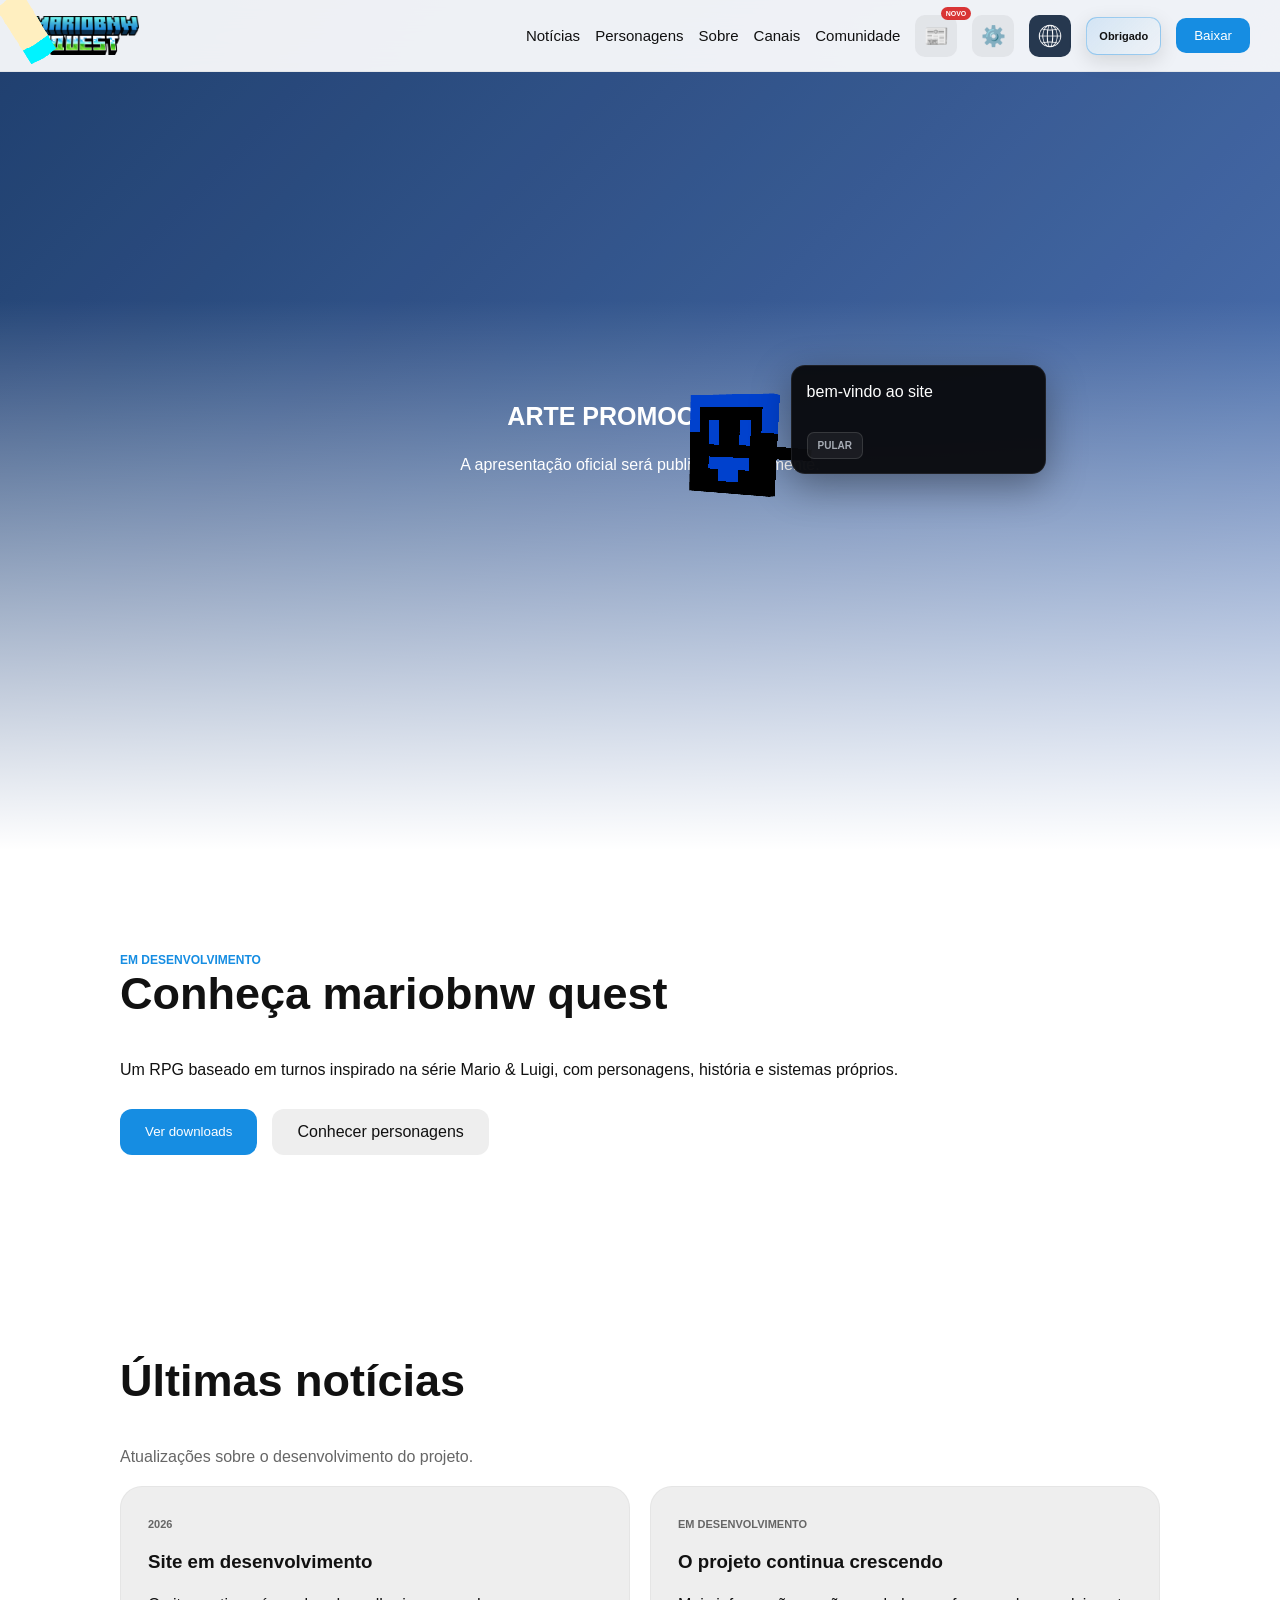
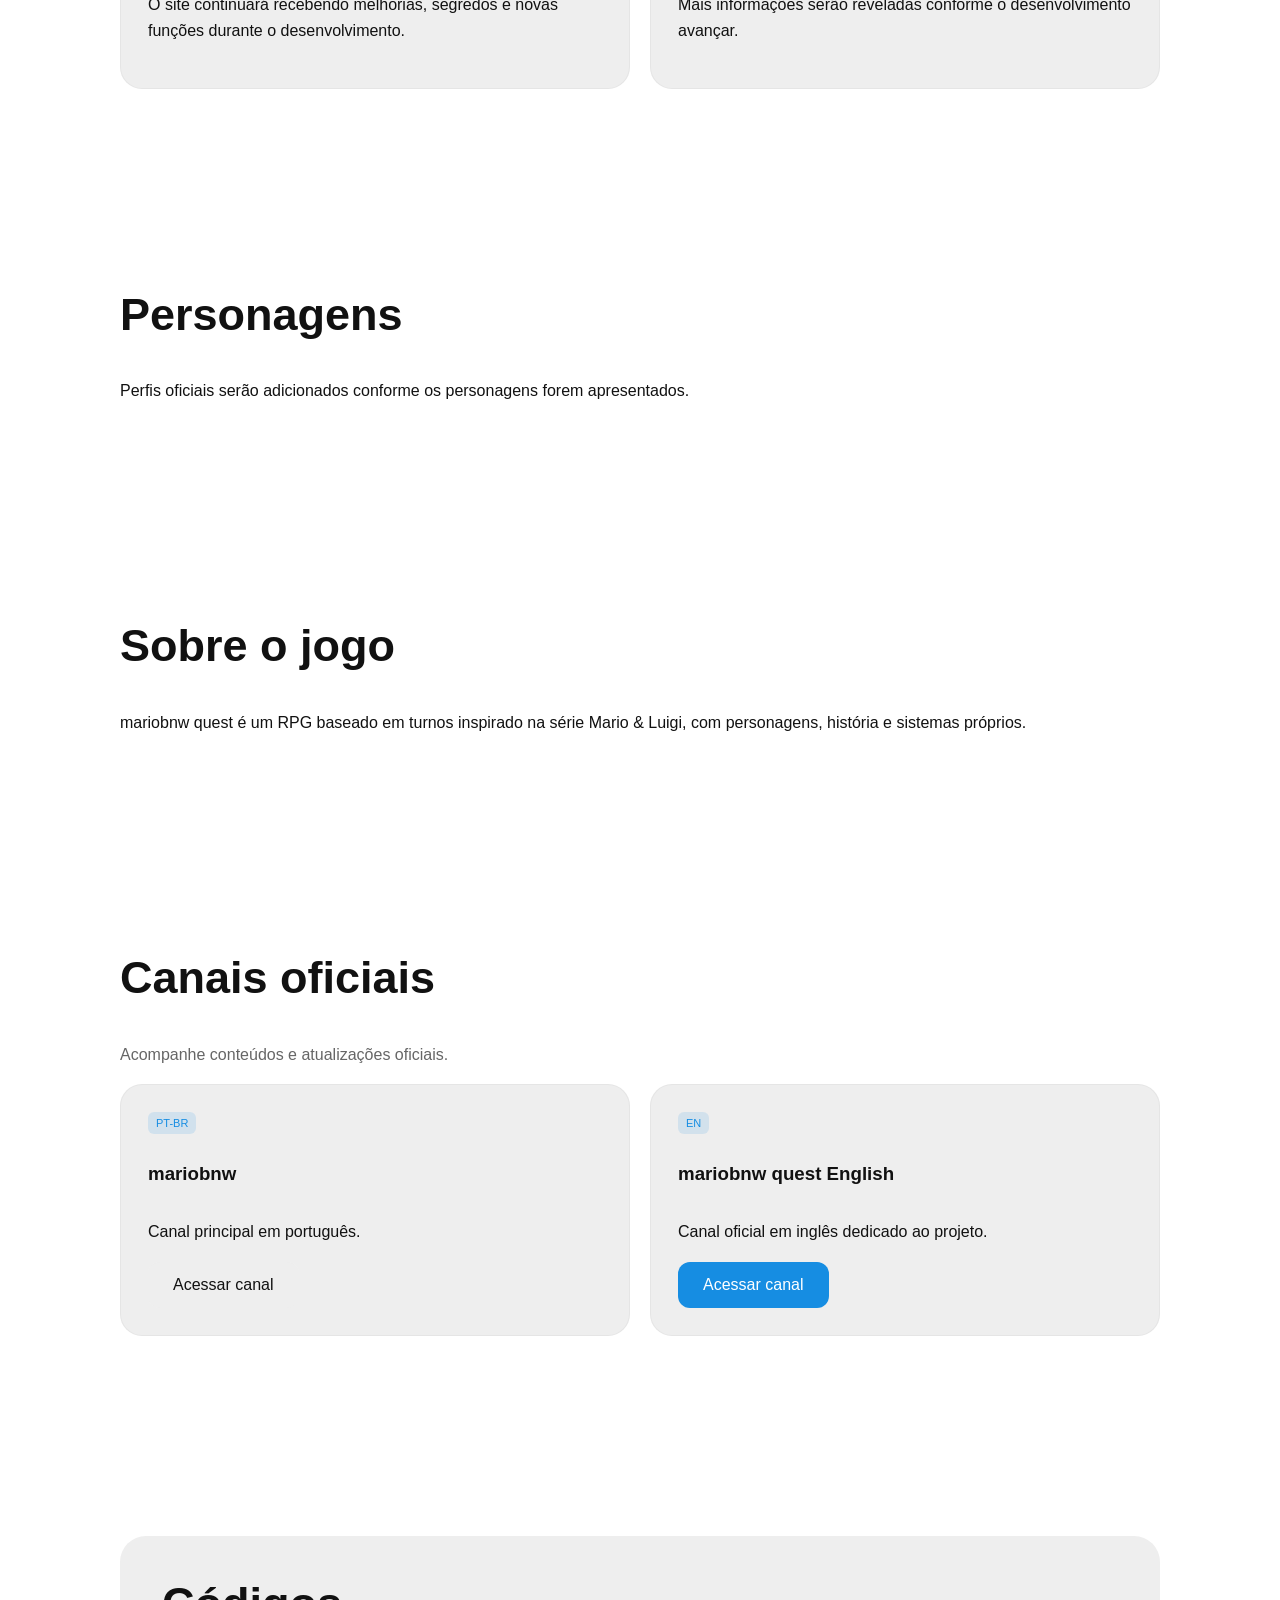
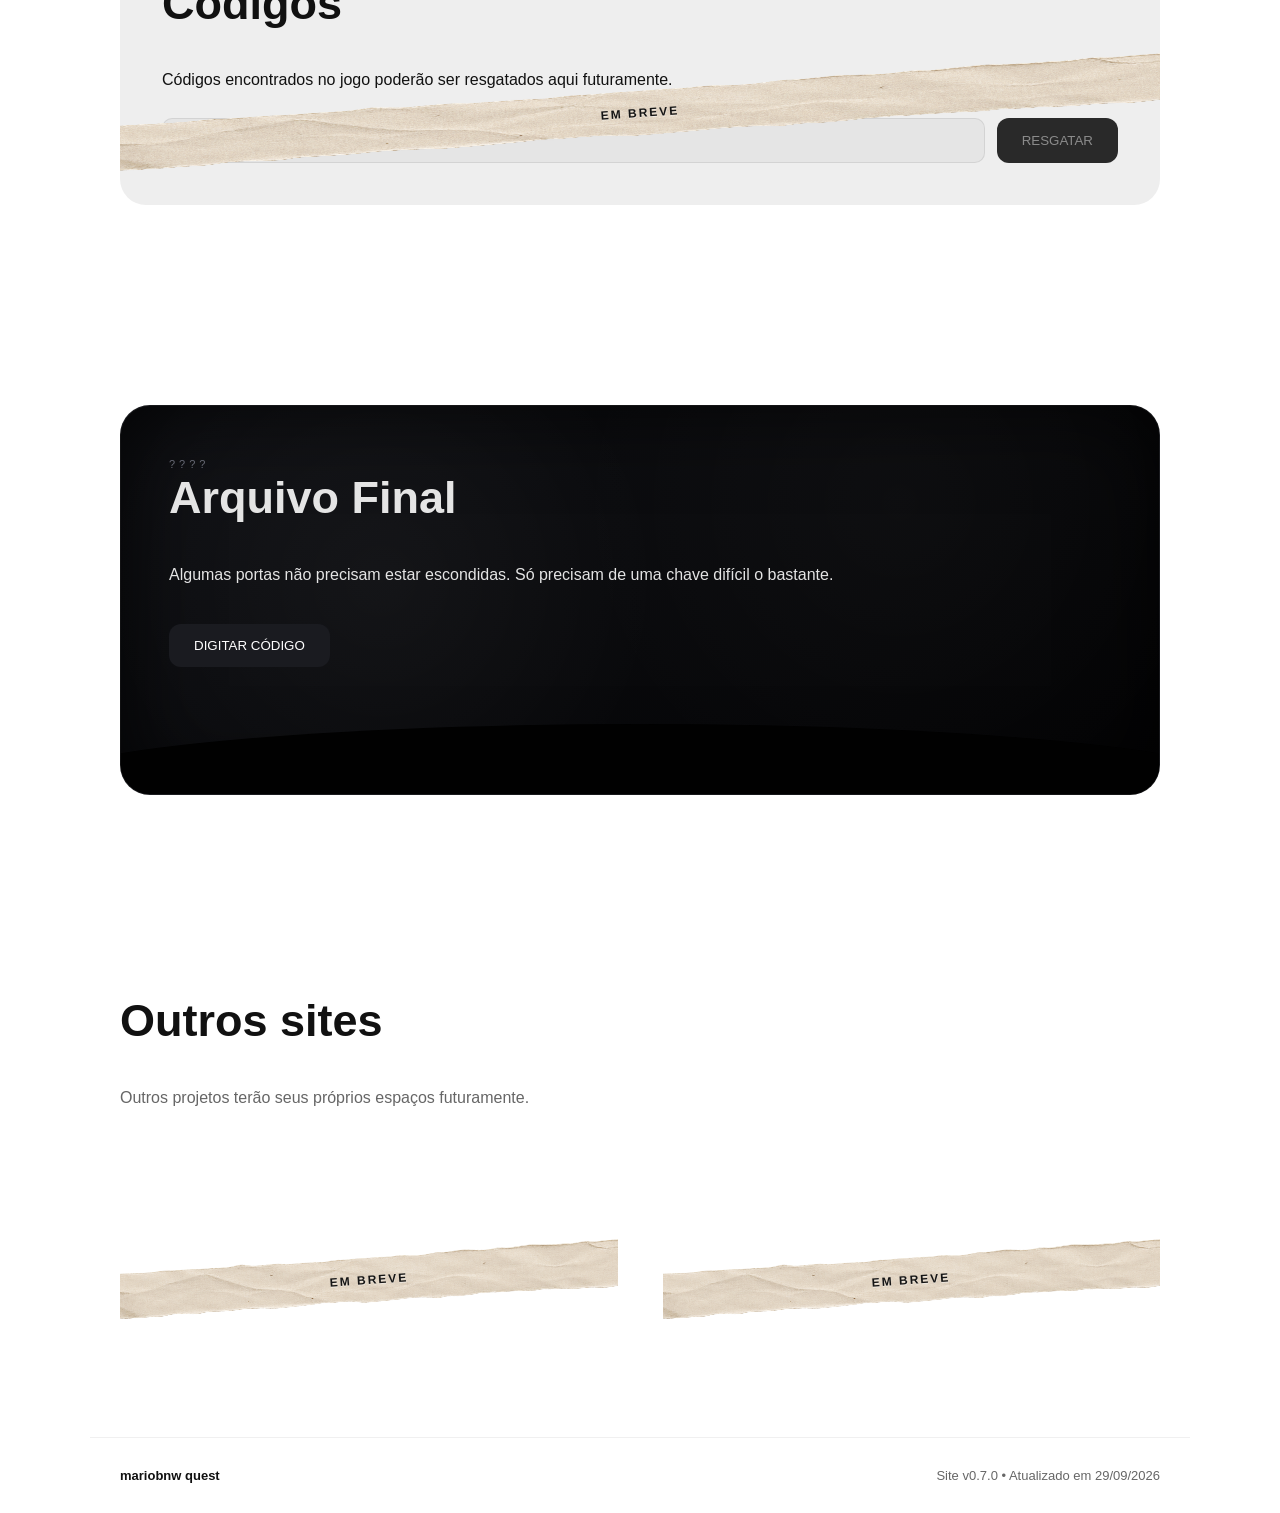
==== commit 89340f01: "Add files via upload" ====
--- a/index.html
+++ b/index.html
@@ -1,1655 +1,399 @@
 <!DOCTYPE html>
 <html lang="pt-BR">
-
 <head>
-    <meta charset="UTF-8">
-
-    <meta
-        name="viewport"
-        content="width=device-width, initial-scale=1.0, viewport-fit=cover"
-    >
-
-    <meta
-        name="description"
-        content="Site oficial de mariobnw quest, um RPG baseado em turnos inspirado na série Mario & Luigi."
-    >
-
-    <meta
-        id="theme-color"
-        name="theme-color"
-        content="#168de2"
-    >
-
-    <title>mariobnw quest</title>
-
-    <link
-        id="favicon"
-        rel="icon"
-        type="image/png"
-        href="images/favicon-aberto.png"
-    >
-
-    <link
-        rel="stylesheet"
-        href="style.css?v=0.6.0"
-    >
+  <meta charset="UTF-8">
+  <meta name="viewport" content="width=device-width, initial-scale=1.0, viewport-fit=cover">
+  <meta name="description" content="Site oficial de mariobnw quest, um RPG baseado em turnos inspirado na série Mario & Luigi.">
+  <meta id="theme-color" name="theme-color" content="#168de2">
+  <title>mariobnw quest</title>
+  <link id="favicon" rel="icon" type="image/png" href="images/favicon-aberto.png">
+  <link rel="stylesheet" href="style.css?v=0.7.0">
 </head>
-
-
 <body>
-
-    <!-- ==========================================
-         TELA PRETA / TRANSIÇÕES
-    =========================================== -->
-
-    <div
-        id="transicao-secreta"
-        aria-hidden="true"
-    ></div>
-
-
-    <!-- ==========================================
-         POPUP DE ERRO
-    =========================================== -->
-
-    <div
-        id="aviso-erro"
-        class="aviso-erro"
-        aria-live="polite"
-    >
-        <div class="aviso-icone">
-            !
-        </div>
-
-        <div class="aviso-texto">
-            <strong id="aviso-titulo">
-                Recurso indisponível
-            </strong>
-
-            <span id="aviso-descricao">
-                Este recurso ainda não está disponível.
-            </span>
-        </div>
-    </div>
-
-
-    <!-- ==========================================
-         ÁUDIO
-    =========================================== -->
-
-    <audio
-        id="som-erro"
-        preload="auto"
-        src="Downloads/erro.mp3"
-    ></audio>
-
-    <audio
-        id="som-click"
-        preload="auto"
-        src="Downloads/minecraft-click-menu.mp3"
-    ></audio>
-
-    <audio
-        id="som-dialogo-bnw"
-        preload="auto"
-        src="Downloads/dialogo-bnw.ogg"
-    ></audio>
-
-    <audio
-        id="som-dialogo-bne"
-        preload="auto"
-        src="Downloads/dialogo-bne.ogg"
-    ></audio>
-
-    <audio
-        id="som-bne-exclaim"
-        preload="auto"
-        src="Downloads/bne-exclaim.ogg"
-    ></audio>
-
-    <audio
-        id="som-bne-lights-off"
-        preload="auto"
-        src="Downloads/bne-lights-off.mp3"
-    ></audio>
-
-
-    <!-- ==========================================
-         CABEÇALHO
-    =========================================== -->
-
-    <header class="topo">
-
-        <a
-            id="logo-link"
-            class="logo-topo"
-            href="#inicio"
-            aria-label="Voltar ao início"
-        >
-
-            <img
-                id="logo-site"
-                src="images/logo-topo.png"
-                alt="mariobnw quest"
-                draggable="false"
-            >
-
-
-            <!-- FITA DO MARIO.UNO -->
-
-            <div
-                id="logo-fita-uno"
-                class="logo-fita-uno"
-            >
-                <img
-                    src="images/fita.png"
-                    alt=""
-                >
-
-                <span>
-                    mario.uno
-                </span>
-            </div>
-
-
-            <span
-                id="logo-easter-text"
-                class="logo-easter-text"
-            >
-                Não tem nada demais aí :/
-            </span>
-
-        </a>
-
-
-        <nav>
-
-            <a href="#noticias">
-                Notícias
-            </a>
-
-            <a href="#personagens">
-                Personagens
-            </a>
-
-            <a href="#sobre">
-                Sobre
-            </a>
-
-            <a href="#canais">
-                Canais
-            </a>
-
-
-            <button
-                id="abrir-comunidade"
-                class="link-menu"
-                type="button"
-            >
-                Comunidade
-            </button>
-
-
-            <button
-                id="abrir-devlog"
-                class="botao-hud botao-devlog"
-                type="button"
-                title="Devlog"
-            >
-                📰
-
-                <span
-                    id="devlog-novo"
-                    class="devlog-novo"
-                >
-                    NOVO
-                </span>
-            </button>
-
-
-            <!-- aparece só depois do Arquivo Final -->
-
-            <button
-                id="abrir-obrigado"
-                class="link-menu obrigado-menu oculto"
-                type="button"
-            >
-                Obrigado por fazer parte dessa história
-            </button>
-
-
-            <button
-                id="abrir-configuracoes"
-                class="botao-hud"
-                type="button"
-                title="Configurações"
-            >
-                ⚙️
-            </button>
-
-
-            <div class="idioma-container">
-
-                <button
-                    id="botao-idioma"
-                    class="botao-idioma"
-                    type="button"
-                >
-                    <img
-                        src="images/globo.png"
-                        alt=""
-                    >
-                </button>
-
-
-                <div
-                    id="menu-idioma"
-                    class="menu-idioma"
-                >
-
-                    <button
-                        class="opcao-idioma"
-                        data-lang="pt"
-                        type="button"
-                    >
-                        <img
-                            src="images/bandeira-brasil.webp"
-                            alt=""
-                        >
-
-                        Português
-                    </button>
-
-
-                    <button
-                        class="opcao-idioma"
-                        data-lang="en"
-                        type="button"
-                    >
-                        <img
-                            src="images/bandeira-eua.png"
-                            alt=""
-                        >
-
-                        English
-                    </button>
-
-                </div>
-            </div>
-
-
-            <button
-                id="abrir-downloads"
-                class="menu-download"
-                type="button"
-            >
-                Baixar
-            </button>
-
-        </nav>
-
-    </header>
-
-
-    <!-- ==========================================
-         SITE
-    =========================================== -->
-
-    <main id="conteudo-site">
-
-
-        <!-- HERO -->
-
-        <section
-            id="inicio"
-            class="hero"
-        >
-
-            <div class="hero-conteudo">
-
-                <p>
-                    ARTE PROMOCIONAL
-                </p>
-
-                <span>
-                    A apresentação oficial será publicada futuramente.
-                </span>
-
-            </div>
-
-        </section>
-
-
-        <!-- INTRO -->
-
-        <section class="conteudo">
-
-            <span class="mini-etiqueta">
-                EM DESENVOLVIMENTO
-            </span>
-
-            <h2>
-                Conheça mariobnw quest
-            </h2>
-
-            <p>
-                Um RPG baseado em turnos inspirado na série Mario & Luigi,
-                com personagens, história e sistemas próprios.
-            </p>
-
-
-            <div class="botoes">
-
-                <button
-                    id="botao-ver-downloads"
-                    class="botao botao-principal"
-                    type="button"
-                >
-                    Ver downloads
-                </button>
-
-                <a
-                    class="botao"
-                    href="#personagens"
-                >
-                    Conhecer personagens
-                </a>
-
-            </div>
-
-        </section>
-
-
-        <!-- NOTÍCIAS -->
-
-        <section
-            id="noticias"
-            class="conteudo"
-        >
-
-            <h2>
-                Últimas notícias
-            </h2>
-
-            <p class="secao-descricao">
-                Atualizações sobre o desenvolvimento do projeto.
-            </p>
-
-
-            <div class="cards">
-
-                <article class="card">
-
-                    <span class="card-data">
-                        2026
-                    </span>
-
-                    <h3>
-                        Site em desenvolvimento
-                    </h3>
-
-                    <p>
-                        O site continuará recebendo melhorias,
-                        segredos e novas funções.
-                    </p>
-
-                </article>
-
-
-                <article class="card">
-
-                    <span class="card-data">
-                        EM DESENVOLVIMENTO
-                    </span>
-
-                    <h3>
-                        O projeto continua crescendo
-                    </h3>
-
-                    <p>
-                        Mais informações serão reveladas conforme
-                        o desenvolvimento avançar.
-                    </p>
-
-                </article>
-
-            </div>
-
-        </section>
-
-
-        <!-- PERSONAGENS -->
-
-        <section
-            id="personagens"
-            class="conteudo"
-        >
-
-            <h2>
-                Personagens
-            </h2>
-
-            <p>
-                Perfis oficiais serão adicionados conforme
-                os personagens forem apresentados.
-            </p>
-
-        </section>
-
-
-        <!-- SOBRE -->
-
-        <section
-            id="sobre"
-            class="conteudo"
-        >
-
-            <h2>
-                Sobre o jogo
-            </h2>
-
-            <p>
-                mariobnw quest é um RPG baseado em turnos inspirado
-                na série Mario & Luigi, com personagens,
-                história e sistemas próprios.
-            </p>
-
-        </section>
-
-
-        <!-- CANAIS -->
-
-        <section
-            id="canais"
-            class="conteudo"
-        >
-
-            <h2>
-                Canais oficiais
-            </h2>
-
-
-            <div class="cards">
-
-                <article class="card canal-card">
-
-                    <span class="canal-idioma">
-                        PT-BR
-                    </span>
-
-                    <h3>
-                        mariobnw
-                    </h3>
-
-                    <p>
-                        Canal principal em português.
-                    </p>
-
-                    <a
-                        class="botao"
-                        href="https://youtube.com/@mariobnw"
-                        target="_blank"
-                        rel="noopener noreferrer"
-                    >
-                        Acessar canal
-                    </a>
-
-                </article>
-
-
-                <article class="card canal-card">
-
-                    <span class="canal-idioma">
-                        EN
-                    </span>
-
-                    <h3>
-                        mariobnw quest English
-                    </h3>
-
-                    <p>
-                        Canal oficial em inglês dedicado ao projeto.
-                    </p>
-
-                    <a
-                        class="botao botao-principal"
-                        href="https://youtube.com/@bnw_quest_english"
-                        target="_blank"
-                        rel="noopener noreferrer"
-                    >
-                        Acessar canal
-                    </a>
-
-                </article>
-
-            </div>
-
-        </section>
-
-
-        <!-- ==========================================
-             CÓDIGOS
-        =========================================== -->
-
-        <section
-            id="codigos"
-            class="conteudo"
-        >
-
-            <div class="codigos-caixa">
-
-                <h2>
-                    Códigos
-                </h2>
-
-                <p>
-                    Códigos encontrados no jogo poderão
-                    ser resgatados aqui futuramente.
-                </p>
-
-
-                <div class="codigos-form">
-
-                    <input
-                        type="text"
-                        placeholder="BNW-XXXX-XXXX"
-                        disabled
-                    >
-
-                    <button
-                        id="botao-codigo-bloqueado"
-                        class="botao botao-bloqueado"
-                        type="button"
-                    >
-                        RESGATAR
-                    </button>
-
-                </div>
-
-
-                <div class="fita-realista fita-codigos">
-                    <span>
-                        EM BREVE
-                    </span>
-                </div>
-
-            </div>
-
-        </section>
-
-
-        <!-- ==========================================
-             ARQUIVO FINAL
-        =========================================== -->
-
-        <section
-            id="arquivo-final"
-            class="conteudo"
-        >
-
-            <div class="arquivo-final-card">
-
-                <div class="arquivo-neblina"></div>
-
-                <span class="arquivo-etiqueta">
-                    ????
-                </span>
-
-                <h2>
-                    Arquivo Final
-                </h2>
-
-                <p>
-                    Algumas portas não precisam estar escondidas.
-                    Só precisam de uma chave difícil o bastante.
-                </p>
-
-
-                <button
-                    id="abrir-arquivo-final"
-                    class="botao arquivo-final-botao"
-                    type="button"
-                >
-                    DIGITAR CÓDIGO
-                </button>
-
-            </div>
-
-        </section>
-
-
-        <!-- ==========================================
-             OUTROS SITES
-        =========================================== -->
-
-        <section
-            id="outros-sites"
-            class="conteudo"
-        >
-
-            <h2>
-                Outros sites
-            </h2>
-
-            <p class="secao-descricao">
-                Outros projetos terão seus próprios espaços futuramente.
-            </p>
-
-
-            <div class="outros-sites-grid">
-
-                <article class="site-projeto">
-
-                    <div class="site-logo-area">
-
-                        <img
-                            class="site-logo"
-                            src="images/logo-mariobnw.png"
-                            alt=""
-                        >
-
-                        <div class="fita-realista fita-site">
-                            <span>
-                                EM BREVE
-                            </span>
-                        </div>
-
-                    </div>
-
-                </article>
-
-
-                <article class="site-projeto">
-
-                    <div class="site-logo-area">
-
-                        <img
-                            class="site-logo"
-                            src="images/logo-caos-total.png"
-                            alt=""
-                        >
-
-                        <div class="fita-realista fita-site">
-                            <span>
-                                EM BREVE
-                            </span>
-                        </div>
-
-                    </div>
-
-                </article>
-
-            </div>
-
-        </section>
-
-
-    </main>
-
-
-    <!-- ==========================================
-         RODAPÉ
-    =========================================== -->
-
-    <footer class="rodape-site">
-
-        <strong>
-            mariobnw quest
-        </strong>
-
-        <span>
-            Site v0.6.0 • 29/09/2026
-        </span>
-
-    </footer>
-
-
-    <!-- ==========================================
-         DEVLOG
-    =========================================== -->
-
-    <div
-        id="overlay-devlog"
-        class="overlay-modal"
-    >
-
-        <div
-            id="modal-devlog"
-            class="modal-base modal-devlog"
-        >
-
-            <button
-                id="fechar-devlog"
-                class="fechar-modal"
-                type="button"
-            >
-                ×
-            </button>
-
-
-            <span class="modal-etiqueta">
-                DEVLOG
-            </span>
-
-            <h2>
-                Diário de desenvolvimento
-            </h2>
-
-
-            <p class="devlog-instrucao">
-                Clique em uma atualização para ver mais detalhes.
-            </p>
-
-
-            <div class="devlog-lista">
-
-
-                <!-- 0.6 -->
-
-                <article
-                    class="devlog-post"
-                    tabindex="0"
-                >
-
-                    <div class="devlog-resumo">
-
-                        <span class="devlog-data">
-                            29/09/2026
-                        </span>
-
-                        <h3>
-                            Site v0.6.0
-                        </h3>
-
-                        <span class="devlog-seta">
-                            +
-                        </span>
-
-                    </div>
-
-
-                    <div class="devlog-detalhes">
-
-                        <p>
-                            O Arquivo Final recebeu uma grande reformulação.
-                        </p>
-
-                        <ul>
-                            <li>Nova carta secreta.</li>
-                            <li>Corrupção mariobnw → mariobne.</li>
-                            <li>Novo diálogo do BNE.</li>
-                            <li>Som e retrato próprios para o BNE.</li>
-                            <li>Tema mariobne expandido.</li>
-                            <li>Glitches visuais seletivos.</li>
-                            <li>Raspagem de tinta melhorada.</li>
-                            <li>Devlog expansível.</li>
-                        </ul>
-
-                    </div>
-
-                </article>
-
-
-                <!-- 0.5 -->
-
-                <article
-                    class="devlog-post"
-                    tabindex="0"
-                >
-
-                    <div class="devlog-resumo">
-
-                        <span class="devlog-data">
-                            29/09/2026
-                        </span>
-
-                        <h3>
-                            Site v0.5.0
-                        </h3>
-
-                        <span class="devlog-seta">
-                            +
-                        </span>
-
-                    </div>
-
-                    <div class="devlog-detalhes">
-
-                        <p>
-                            Introdução do BNW, novos favicons,
-                            melhorias de Downloads e primeira versão
-                            completa do Arquivo Final.
-                        </p>
-
-                    </div>
-
-                </article>
-
-
-                <!-- 0.4 -->
-
-                <article
-                    class="devlog-post"
-                    tabindex="0"
-                >
-
-                    <div class="devlog-resumo">
-
-                        <span class="devlog-data">
-                            28/09/2026
-                        </span>
-
-                        <h3>
-                            Site v0.4.0
-                        </h3>
-
-                        <span class="devlog-seta">
-                            +
-                        </span>
-
-                    </div>
-
-                    <div class="devlog-detalhes">
-
-                        <p>
-                            Primeira implementação do Arquivo Final,
-                            sistema de códigos e novos elementos secretos.
-                        </p>
-
-                    </div>
-
-                </article>
-
-
-                <!-- 0.3.1 -->
-
-                <article
-                    class="devlog-post"
-                    tabindex="0"
-                >
-
-                    <div class="devlog-resumo">
-
-                        <span class="devlog-data">
-                            2026
-                        </span>
-
-                        <h3>
-                            Site v0.3.1
-                        </h3>
-
-                        <span class="devlog-seta">
-                            +
-                        </span>
-
-                    </div>
-
-                    <div class="devlog-detalhes">
-
-                        <p>
-                            Página 404 personalizada, área de códigos,
-                            melhorias gerais e novos espaços do site.
-                        </p>
-
-                    </div>
-
-                </article>
-
-
-                <!-- 0.3 -->
-
-                <article
-                    class="devlog-post"
-                    tabindex="0"
-                >
-
-                    <div class="devlog-resumo">
-
-                        <span class="devlog-data">
-                            2026
-                        </span>
-
-                        <h3>
-                            Site v0.3.0
-                        </h3>
-
-                        <span class="devlog-seta">
-                            +
-                        </span>
-
-                    </div>
-
-                    <div class="devlog-detalhes">
-
-                        <p>
-                            Sistema de temas, mariobnw mask,
-                            configurações e vários easter eggs.
-                        </p>
-
-                    </div>
-
-                </article>
-
-            </div>
-
-        </div>
-
-    </div>
-
-
-    <!-- ==========================================
-         DOWNLOADS
-    =========================================== -->
-
-    <div
-        id="overlay-downloads"
-        class="overlay-modal"
-    >
-
-        <div class="modal-base modal-downloads">
-
-            <button
-                id="fechar-downloads"
-                class="fechar-modal fechar-downloads"
-                type="button"
-            >
-                ×
-            </button>
-
-            <span class="modal-etiqueta">
-                DOWNLOADS
-            </span>
-
-            <h2>
-                Downloads
-            </h2>
-
-
-            <section class="download-bloco">
-
-                <h3>
-                    Demo pública
-                </h3>
-
-                <p>
-                    A demo pública ainda não está disponível.
-                </p>
-
-
-                <button
-                    id="botao-demo-indisponivel"
-                    class="botao botao-bloqueado"
-                    type="button"
-                >
-                    INDISPONÍVEL
-                </button>
-
-            </section>
-
-
-            <section class="download-bloco">
-
-                <h3>
-                    Demo Beta 0.1
-                </h3>
-
-                <div class="progresso-barra">
-                    <div
-                        id="progresso-preenchimento"
-                        class="progresso-preenchimento"
-                    ></div>
-                </div>
-
-                <button
-                    id="botao-build-indisponivel"
-                    class="botao botao-bloqueado"
-                    type="button"
-                >
-                    INDISPONÍVEL
-                </button>
-
-            </section>
-
-        </div>
-
-    </div>
-
-
-    <!-- ==========================================
-         CONFIGURAÇÕES
-    =========================================== -->
-
-    <div
-        id="overlay-configuracoes"
-        class="overlay-modal"
-    >
-
-        <div class="modal-base">
-
-            <button
-                id="fechar-configuracoes"
-                class="fechar-modal"
-                type="button"
-            >
-                ×
-            </button>
-
-            <span class="modal-etiqueta">
-                CONFIGURAÇÕES
-            </span>
-
-            <h2>
-                Configurações
-            </h2>
-
-
-            <div class="lista-configuracoes">
-
-                <div class="config-item">
-
-                    <div>
-                        <strong>
-                            Sons
-                        </strong>
-
-                        <span>
-                            Sons e efeitos sonoros.
-                        </span>
-                    </div>
-
-                    <button
-                        id="toggle-som"
-                        class="toggle-config ativo"
-                        type="button"
-                    >
-                        ON
-                    </button>
-
-                </div>
-
-
-                <div class="config-item">
-
-                    <div>
-                        <strong>
-                            Efeitos
-                        </strong>
-
-                        <span>
-                            Animações e efeitos visuais.
-                        </span>
-                    </div>
-
-                    <button
-                        id="toggle-efeitos"
-                        class="toggle-config ativo"
-                        type="button"
-                    >
-                        ON
-                    </button>
-
-                </div>
-
-
-                <div class="config-item config-temas">
-
-                    <strong>
-                        Temas
-                    </strong>
-
-                    <div class="lista-temas">
-
-                        <button
-                            id="tema-mariobnw"
-                            class="tema-card"
-                            data-preview-tema="mariobnw"
-                            type="button"
-                        >
-                            <img
-                                src="images/favicon-aberto.png"
-                                alt=""
-                            >
-
-                            <span>
-                                mariobnw
-                            </span>
-                        </button>
-
-
-                        <button
-                            id="tema-uno"
-                            class="tema-card tema-oculto"
-                            data-preview-tema="mario.uno"
-                            type="button"
-                        >
-                            <img
-                                src="images/mariobnw-verde-aberto.png"
-                                alt=""
-                            >
-
-                            <span>
-                                mario.uno
-                            </span>
-                        </button>
-
-
-                        <button
-                            id="tema-bne"
-                            class="tema-card tema-oculto"
-                            data-preview-tema="mariobne"
-                            type="button"
-                        >
-                            <img
-                                src="images/favicon-bne-aberto.png"
-                                alt=""
-                            >
-
-                            <span class="glitch-bne">
-                                mariobne
-                            </span>
-                        </button>
-
-                    </div>
-
-
-                    <div
-                        id="descobrir-tema-area"
-                        class="descobrir-tema-area"
-                    >
-
-                        <span>
-                            Quer um tema novo?
-                        </span>
-
-                        <button
-                            id="descobrir-tema"
-                            class="botao botao-pequeno"
-                            type="button"
-                        >
-                            DESCOBRIR
-                        </button>
-
-                        <p
-                            id="dica-tema"
-                            class="dica-tema"
-                        ></p>
-
-                    </div>
-
-                </div>
-
-            </div>
-
-
-            <div
-                id="rodape-configuracoes"
-                class="rodape-configuracoes"
-            >
-                mariobnw quest • Site v0.6.0
-            </div>
-
-        </div>
-
-    </div>
-
-
-    <!-- ==========================================
-         COMUNIDADE
-    =========================================== -->
-
-    <div
-        id="overlay-comunidade"
-        class="overlay-modal"
-    >
-
-        <div class="modal-base">
-
-            <button
-                id="fechar-comunidade"
-                class="fechar-modal"
-                type="button"
-            >
-                ×
-            </button>
-
-            <h2>
-                Comunidade
-            </h2>
-
-            <p>
-                Acesse os espaços oficiais.
-            </p>
-
-        </div>
-
-    </div>
-
-
-    <!-- ==========================================
-         ABA OBRIGADO
-    =========================================== -->
-
-    <div
-        id="overlay-obrigado"
-        class="overlay-modal"
-    >
-
-        <div class="modal-base modal-obrigado">
-
-            <button
-                id="fechar-obrigado"
-                class="fechar-modal"
-                type="button"
-            >
-                ×
-            </button>
-
-            <span class="modal-etiqueta">
-                ARQUIVO RESTAURADO
-            </span>
-
-            <h2>
-                Obrigado por fazer parte dessa história
-            </h2>
-
-            <p>
-                Você chegou até aqui.
-            </p>
-
-            <p>
-                Obrigado por acompanhar mariobnw quest.
-            </p>
-
-        </div>
-
-    </div>
-
-
-    <!-- ==========================================
-         CÓDIGO DO ARQUIVO FINAL
-    =========================================== -->
-
-    <div
-        id="overlay-arquivo-codigo"
-        class="overlay-modal"
-    >
-
-        <div class="modal-base">
-
-            <button
-                id="fechar-arquivo-codigo"
-                class="fechar-modal"
-                type="button"
-            >
-                ×
-            </button>
-
-            <span class="arquivo-etiqueta">
-                ????
-            </span>
-
-            <h2>
-                Código necessário
-            </h2>
-
-            <p>
-                Digite a sequência correta.
-            </p>
-
-
-            <form
-                id="form-arquivo-codigo"
-                class="arquivo-codigo-form"
-            >
-
-                <input
-                    id="input-arquivo-codigo"
-                    type="password"
-                    inputmode="numeric"
-                    autocomplete="off"
-                    maxlength="12"
-                    placeholder="••••••••••••"
-                >
-
-                <button
-                    class="botao botao-principal"
-                    type="submit"
-                >
-                    VERIFICAR
-                </button>
-
-            </form>
-
-
-            <span
-                id="arquivo-codigo-status"
-                class="arquivo-codigo-status"
-            ></span>
-
-        </div>
-
-    </div>
-
-
-    <!-- ==========================================
-         PÁGINA CORROMPIDA
-    =========================================== -->
-
-    <section
-        id="pagina-corrompida"
-        class="pagina-corrompida"
-        aria-hidden="true"
-    >
-
-        <div class="corrompida-conteudo">
-
-            <button
-                id="fechar-pagina-corrompida"
-                class="fechar-corrompida"
-                type="button"
-            >
-                ×
-            </button>
-
-
-            <h1 id="nome-proximo-jogo">
-                ????
-            </h1>
-
-
-            <!-- CARTA -->
-
-            <article
-                id="carta-uno"
-                class="carta-uno"
-            >
-
-                <p>
-                    mario.uno...
-                </p>
-
-                <p>
-                    nessa carta eu quero dizer algo muito importante...
-                    então não jogue fora igual as outras...
-                    e eu sei que você faz isso &gt;:(...
-                </p>
-
-                <p>
-                    mas enfim...
-                </p>
-
-                <p>
-                    Devo admitir...
-                    você se esforçou pra chegar até onde você está.
-                </p>
-
-                <p>
-                    Enfim...
-                </p>
-
-                <p>
-                    Eu não vou mais ser jogável.
-                </p>
-
-                <p>
-                    Você vai tomar o meu posto.
-                </p>
-
-                <p>
-                    Espero que não faça nada de errado...
-                </p>
-
-                <p>
-                    ...ou quebre o mundo de novo.
-                </p>
-
-                <p>
-                    Hahahaha...
-                </p>
-
-                <p>
-                    Eu,
-                    <span class="palavra-corrompida">
-                        mariobnw
-                    </span>...
-                </p>
-
-                <p>
-                    Às vezes não queria ser
-                    <span class="palavra-corrompida">
-                        mariobnw
-                    </span>.
-                </p>
-
-                <p>
-                    Eu queria ser outra pessoa.
-                </p>
-
-                <p>
-                    Alguém com menos coisas pra fazer.
-                </p>
-
-                <p>
-                    Menos problemas pra resolver.
-                </p>
-
-                <p>
-                    Menos gente me chamando toda vez
-                    que alguma coisa dá errado.
-                </p>
-
-                <p>
-                    Mas parece que o mundo sempre precisa de um herói.
-                </p>
-
-                <p>
-                    E, por algum motivo, sempre me chamam.
-                </p>
-
-                <p>
-                    “Olha o
-                    <span class="palavra-corrompida">
-                        mariobnw
-                    </span>!”
-                </p>
-
-                <p>
-                    “Olha se não é o
-                    <span class="palavra-corrompida">
-                        mariobnw
-                    </span>!”
-                </p>
-
-                <p>
-                    “<span class="palavra-corrompida">mariobnw</span>
-                    é o máximo!”
-                </p>
-
-                <p>
-                    ...
-                </p>
-
-                <p>
-                    É.
-                </p>
-
-                <p>
-                    Cansa um pouco.
-                </p>
-
-                <p>
-                    Mas enfim...
-                </p>
-
-                <p>
-                    Se você estiver lendo essa carta, mario.uno...
-                </p>
-
-                <p>
-                    então acho que agora é a sua vez.
-                </p>
-
-                <p class="assinatura-carta">
-                    -<span class="palavra-corrompida">mariobnw</span>
-                </p>
-
-            </article>
-
-        </div>
-
-
-        <!-- TINTA -->
-
-        <canvas
-            id="canvas-tinta"
-            class="canvas-tinta"
-        ></canvas>
-
-
-        <!-- DICA -->
-
-        <div
-            id="dica-raspagem"
-            class="dica-raspagem"
-        >
-            Segure e arraste para limpar a tinta.
-        </div>
-
-
-        <div
-            id="indicador-baixo"
-            class="indicador-baixo"
-        >
-            ↓
-        </div>
-
-
-        <!-- MARIO.UNO VOLTARÁ -->
-
-        <div
-            id="mensagem-uno-voltara"
-            class="mensagem-uno-voltara"
-        >
-
-            <span>
-                mario.uno voltará
-            </span>
-
-            <button
-                id="fechar-mensagem-uno"
-                type="button"
-            >
-                ×
-            </button>
-
-        </div>
-
-
-        <!-- =====================================
-             DIÁLOGO DO BNE
-        ====================================== -->
-
-        <div
-            id="dialogo-bne"
-            class="dialogo-bne"
-        >
-
-            <div class="dialogo-bne-caixa">
-
-                <img
-                    id="retrato-bne"
-                    class="retrato-bne"
-                    src="images/favicon-bne-aberto.png"
-                    alt=""
-                >
-
-
-                <div class="dialogo-bne-conteudo">
-
-                    <p id="dialogo-bne-texto">
-                        Você lembra de mim?
-                    </p>
-
-
-                    <div
-                        id="dialogo-bne-opcoes"
-                        class="dialogo-bne-opcoes"
-                    >
-
-                        <button
-                            id="bne-sim"
-                            type="button"
-                        >
-                            SIM
-                        </button>
-
-                        <button
-                            id="bne-nao"
-                            type="button"
-                        >
-                            NÃO
-                        </button>
-
-                    </div>
-
-                </div>
-
-            </div>
-
-        </div>
-
-    </section>
-
-
-    <!-- ==========================================
-         BNW MASK
-    =========================================== -->
-
-    <div id="bnw-container">
-
-        <img
-            id="mascara-bnw"
-            src="images/mascara-normal.png"
-            alt=""
-            draggable="false"
-        >
-
-
-        <div
-            id="bnw-dialogo"
-            class="bnw-dialogo"
-        >
-
-            <span id="bnw-dialogo-texto"></span>
-
-            <button
-                id="pular-intro"
-                type="button"
-            >
-                PULAR
-            </button>
-
-        </div>
-
-    </div>
-
-
-    <!-- CURSOR -->
-
-    <div id="cursor-mao">
-
-        <img
-            id="cursor-imagem"
-            src="images/mouse-normal.png"
-            alt=""
-            draggable="false"
-        >
-
-    </div>
-
-
-    <script src="script.js?v=0.6.0"></script>
-
+  <div id="transicao-secreta" aria-hidden="true"></div>
+  <div id="flash-bne" aria-hidden="true"></div>
+
+  <div id="aviso-erro" class="aviso-erro" aria-live="polite">
+    <div class="aviso-icone">!</div>
+    <div class="aviso-texto">
+      <strong id="aviso-titulo">Recurso indisponível</strong>
+      <span id="aviso-descricao">Este recurso ainda não está disponível.</span>
+    </div>
+  </div>
+
+  <audio id="som-erro" preload="auto" src="Downloads/erro.mp3"></audio>
+  <audio id="som-click" preload="auto" src="Downloads/minecraft-click-menu.mp3"></audio>
+  <audio id="som-dialogo-bnw" preload="auto" src="Downloads/dialogo-bnw.ogg"></audio>
+  <audio id="som-dialogo-bne" preload="auto" src="Downloads/dialogo-bne.ogg"></audio>
+  <audio id="som-bne-exclaim" preload="auto" src="Downloads/bne-exclaim.ogg"></audio>
+  <audio id="som-luz-apagando" preload="auto" src="Downloads/bne-lights-off.mp3"></audio>
+
+  <header class="topo">
+    <a id="logo-link" class="logo-topo" href="#inicio" aria-label="Voltar ao início">
+      <img id="logo-site" src="images/logo-topo.png" alt="mariobnw quest" draggable="false">
+      <span id="fita-logo-uno" class="fita-logo-uno" aria-hidden="true">mario.uno</span>
+      <span id="logo-easter-text" class="logo-easter-text">Não tem nada demais aí :/</span>
+    </a>
+
+    <nav>
+      <a href="#noticias" data-i18n="menuNoticias">Notícias</a>
+      <a href="#personagens" data-i18n="menuPersonagens">Personagens</a>
+      <a href="#sobre" data-i18n="menuSobre">Sobre</a>
+      <a href="#canais" data-i18n="menuCanais">Canais</a>
+      <button id="abrir-comunidade" class="link-menu" type="button" data-i18n="menuComunidade">Comunidade</button>
+
+      <button id="abrir-devlog" class="botao-hud botao-devlog" type="button" title="Devlog" aria-label="Devlog">
+        📰
+        <span id="devlog-novo" class="devlog-novo" data-i18n="novo">NOVO</span>
+      </button>
+
+      <button id="abrir-configuracoes" class="botao-hud" type="button" title="Configurações" aria-label="Configurações">⚙️</button>
+
+      <div class="idioma-container">
+        <button id="botao-idioma" class="botao-idioma" type="button" title="Idioma" aria-label="Idioma">
+          <img src="images/globo.png" alt="">
+        </button>
+        <div id="menu-idioma" class="menu-idioma">
+          <button class="opcao-idioma" data-lang="pt" type="button"><img src="images/bandeira-brasil.webp" alt="">Português</button>
+          <button class="opcao-idioma" data-lang="en" type="button"><img src="images/bandeira-eua.png" alt="">English</button>
+        </div>
+      </div>
+
+      <button id="abrir-obrigado" class="obrigado-nav oculto" type="button" data-i18n="obrigadoNav"><span class="obrigado-nav-icone">✦</span><span>Obrigado</span></button>
+      <button id="abrir-downloads" class="menu-download" type="button" data-i18n="menuBaixar">Baixar</button>
+    </nav>
+  </header>
+
+  <main id="conteudo-site">
+    <section class="hero" id="inicio">
+      <div class="hero-conteudo">
+        <p data-i18n="heroTitulo">ARTE PROMOCIONAL</p>
+        <span data-i18n="heroTexto">A apresentação oficial será publicada futuramente.</span>
+      </div>
+    </section>
+
+    <section class="conteudo">
+      <span class="mini-etiqueta" data-i18n="desenvolvimento">EM DESENVOLVIMENTO</span>
+      <h2 data-i18n="bemVindo">Conheça mariobnw quest</h2>
+      <p data-i18n="descricaoInicial">Um RPG baseado em turnos inspirado na série Mario & Luigi, com personagens, história e sistemas próprios.</p>
+      <div class="botoes">
+        <button id="botao-ver-downloads" class="botao botao-principal" type="button" data-i18n="verDownloads">Ver downloads</button>
+        <a class="botao" href="#personagens" data-i18n="conhecerPersonagens">Conhecer personagens</a>
+      </div>
+    </section>
+
+    <section class="conteudo" id="noticias">
+      <h2 data-i18n="noticiasTitulo">Últimas notícias</h2>
+      <p class="secao-descricao" data-i18n="noticiasTexto">Atualizações sobre o desenvolvimento do projeto.</p>
+      <div class="cards">
+        <article class="card reveal-on-scroll">
+          <span class="card-data">2026</span>
+          <h3 data-i18n="noticiaSiteTitulo">Site em desenvolvimento</h3>
+          <p data-i18n="noticiaSiteTexto">O site continuará recebendo melhorias, segredos e novas funções durante o desenvolvimento.</p>
+        </article>
+        <article class="card reveal-on-scroll">
+          <span class="card-data" data-i18n="desenvolvimento">EM DESENVOLVIMENTO</span>
+          <h3 data-i18n="noticiaJogoTitulo">O projeto continua crescendo</h3>
+          <p data-i18n="noticiaJogoTexto">Mais informações serão reveladas conforme o desenvolvimento avançar.</p>
+        </article>
+      </div>
+    </section>
+
+    <section class="conteudo" id="personagens">
+      <h2 data-i18n="personagensTitulo">Personagens</h2>
+      <p data-i18n="personagensTexto">Perfis oficiais serão adicionados conforme os personagens forem apresentados.</p>
+    </section>
+
+    <section class="conteudo" id="sobre">
+      <h2 data-i18n="sobreTitulo">Sobre o jogo</h2>
+      <p data-i18n="sobreTexto">mariobnw quest é um RPG baseado em turnos inspirado na série Mario & Luigi, com personagens, história e sistemas próprios.</p>
+    </section>
+
+    <section class="conteudo" id="canais">
+      <h2 data-i18n="canaisTitulo">Canais oficiais</h2>
+      <p class="secao-descricao" data-i18n="canaisTexto">Acompanhe conteúdos e atualizações oficiais.</p>
+      <div class="cards">
+        <article class="card canal-card reveal-on-scroll">
+          <span class="canal-idioma">PT-BR</span>
+          <h3>mariobnw</h3>
+          <p data-i18n="canalPT">Canal principal em português.</p>
+          <a class="botao" href="https://youtube.com/@mariobnw" target="_blank" rel="noopener noreferrer" data-i18n="acessarCanal">Acessar canal</a>
+        </article>
+        <article class="card canal-card reveal-on-scroll">
+          <span class="canal-idioma">EN</span>
+          <h3>mariobnw quest English</h3>
+          <p data-i18n="canalEN">Canal oficial em inglês dedicado ao projeto.</p>
+          <a class="botao botao-principal" href="https://youtube.com/@bnw_quest_english" target="_blank" rel="noopener noreferrer" data-i18n="acessarCanal">Acessar canal</a>
+        </article>
+      </div>
+    </section>
+
+    <section class="conteudo" id="codigos">
+      <div class="codigos-caixa reveal-on-scroll">
+        <h2 data-i18n="codigosTitulo">Códigos</h2>
+        <p data-i18n="codigosTexto">Códigos encontrados no jogo poderão ser resgatados aqui futuramente.</p>
+        <div class="codigos-form">
+          <input type="text" placeholder="BNW-XXXX-XXXX" disabled>
+          <button id="botao-codigo-bloqueado" class="botao botao-bloqueado" type="button" data-i18n="resgatar">RESGATAR</button>
+        </div>
+        <div class="fita-realista fita-codigos"><span data-i18n="emBreve">EM BREVE</span></div>
+      </div>
+    </section>
+
+    <section class="conteudo" id="arquivo-final">
+      <div class="arquivo-final-card reveal-on-scroll">
+        <div class="arquivo-neblina"></div>
+        <span class="arquivo-etiqueta">????</span>
+        <h2 data-i18n="arquivoTitulo">Arquivo Final</h2>
+        <p data-i18n="arquivoTexto">Algumas portas não precisam estar escondidas. Só precisam de uma chave difícil o bastante.</p>
+        <button id="abrir-arquivo-final" class="botao arquivo-final-botao" type="button" data-i18n="digitarCodigo">DIGITAR CÓDIGO</button>
+      </div>
+    </section>
+
+    <section class="conteudo" id="outros-sites">
+      <h2 data-i18n="outrosSitesTitulo">Outros sites</h2>
+      <p class="secao-descricao" data-i18n="outrosSitesTexto">Outros projetos terão seus próprios espaços futuramente.</p>
+      <div class="outros-sites-grid">
+        <article class="site-projeto reveal-on-scroll">
+          <div class="site-logo-area">
+            <img class="site-logo" src="images/logo-mariobnw.png" alt="">
+            <div class="fita-realista fita-site"><span data-i18n="emBreve">EM BREVE</span></div>
+          </div>
+        </article>
+        <article class="site-projeto reveal-on-scroll">
+          <div class="site-logo-area">
+            <img class="site-logo" src="images/logo-caos-total.png" alt="">
+            <div class="fita-realista fita-site"><span data-i18n="emBreve">EM BREVE</span></div>
+          </div>
+        </article>
+      </div>
+    </section>
+  </main>
+
+  <footer class="rodape-site">
+    <div class="rodape-identidade glitch-bne-alvo">
+      <span class="nome-tematico"><span class="nome-bnw-original">mariobnw</span><span class="fita-uno">mario.uno</span></span> quest
+    </div>
+    <span id="info-versao-site">Site v0.7.0 • Atualizado em 29/09/2026</span>
+  </footer>
+
+  <!-- Comunidade -->
+  <div id="overlay-comunidade" class="overlay-modal" aria-hidden="true">
+    <div class="modal-base">
+      <button id="fechar-comunidade" class="fechar-modal" type="button" aria-label="Fechar">×</button>
+      <span class="modal-etiqueta" data-i18n="comunidadeTitulo">COMUNIDADE</span>
+      <h2 data-i18n="comunidadeTitulo">Comunidade</h2>
+      <p data-i18n="comunidadeTexto">Acesse os espaços oficiais.</p>
+      <div class="opcoes-comunidade">
+        <button id="comunidade-youtube" class="opcao-comunidade" type="button"><img src="images/youtube.png" alt=""><strong>YouTube</strong></button>
+        <button class="opcao-comunidade recurso-bloqueado" type="button"><img src="images/discord.png" alt=""><strong>Discord</strong><span data-i18n="emBreve">EM BREVE</span></button>
+      </div>
+    </div>
+  </div>
+
+  <!-- Devlog -->
+  <div id="overlay-devlog" class="overlay-modal" aria-hidden="true">
+    <div id="modal-devlog" class="modal-base modal-devlog">
+      <div class="devlog-acoes">
+        <button id="expandir-devlog" class="devlog-expandir" type="button" aria-label="Expandir Devlog" title="Expandir Devlog">⛶</button>
+        <button id="fechar-devlog" class="fechar-modal fechar-devlog-local" type="button" aria-label="Fechar">×</button>
+      </div>
+      <span class="modal-etiqueta">DEVLOG</span>
+      <h2 id="titulo-devlog" data-i18n="devlogTitulo">Diário de desenvolvimento</h2>
+      <p class="devlog-instrucao" data-i18n="devlogExpandirDica">Clique em uma atualização para expandir. Use ⛶ para aumentar a janela.</p>
+
+      <div class="devlog-lista">
+        <article class="devlog-post devlog-atual" tabindex="0">
+          <div class="devlog-resumo">
+            <div class="devlog-linha"><span class="devlog-data">29/09/2026</span><span class="devlog-chip" data-i18n="novo">NOVO</span></div>
+            <h3>Site v0.7.0</h3><span class="devlog-seta">+</span>
+          </div>
+          <div class="devlog-detalhes"><p data-i18n="devlog070">Restauração completa da base, Arquivo Final refinado, carta física, 404/303 nova, erros reativos e vários polimentos de interação.</p>
+            <ul><li>Comunidade e Downloads completos preservados.</li><li>Mask congela atrás dos modais.</li><li>Tinta em tela inteira com conclusão em 20%.</li><li>Carta física saindo do envelope.</li><li>Diálogo BNE com sons e retrato.</li><li>Cursor e 303 com glitches do BNE.</li></ul>
+          </div>
+        </article>
+
+        <button id="mostrar-devlogs-antigos" class="botao botao-devlogs-antigos" type="button" data-i18n="mostrarVersoes">Mostrar versões anteriores</button>
+        <div id="devlogs-antigos" class="devlogs-antigos">
+          <article class="devlog-post" tabindex="0"><div class="devlog-resumo"><span class="devlog-data">29/09/2026</span><h3>Site v0.6.0</h3><span class="devlog-seta">+</span></div><div class="devlog-detalhes"><p data-i18n="devlog060">Arquivo Final ampliado, diálogo do BNE reformulado, tema mariobne mais vivo, carta de mario.uno e novas recompensas pós-segredo.</p></div></article>
+          <article class="devlog-post" tabindex="0"><div class="devlog-resumo"><span class="devlog-data">29/09/2026</span><h3>Site v0.5.0</h3><span class="devlog-seta">+</span></div><div class="devlog-detalhes"><p data-i18n="devlog050">Arquivo Final reformulado, introdução melhorada, favicons/temas refinados, histórico restaurado e várias correções.</p></div></article>
+          <article class="devlog-post" tabindex="0"><div class="devlog-resumo"><span class="devlog-data">29/09/2026</span><h3>Site v0.4.0</h3><span class="devlog-seta">+</span></div><div class="devlog-detalhes"><p data-i18n="devlog040">Arquivo Final, novos temas, fitas refeitas, introdução do site e sistema de código via Worker.</p></div></article>
+          <article class="devlog-post" tabindex="0"><div class="devlog-resumo"><span class="devlog-data">28/09/2026</span><h3>Site v0.3.1</h3><span class="devlog-seta">+</span></div><div class="devlog-detalhes"><p data-i18n="devlog031">Página 404, Devlog, área de códigos e melhorias gerais.</p></div></article>
+          <article class="devlog-post" tabindex="0"><div class="devlog-resumo"><span class="devlog-data">28/09/2026</span><h3>Site v0.3.0</h3><span class="devlog-seta">+</span></div><div class="devlog-detalhes"><p data-i18n="devlog030">Mouse personalizado, tema mario.uno, melhorias visuais e correções de interação.</p></div></article>
+          <article class="devlog-post" tabindex="0"><div class="devlog-resumo"><span class="devlog-data">2026</span><h3>Site v0.2.0</h3><span class="devlog-seta">+</span></div><div class="devlog-detalhes"><p data-i18n="devlog020">Estrutura inicial do site, primeiras seções e identidade visual do projeto.</p></div></article>
+        </div>
+      </div>
+    </div>
+  </div>
+
+  <!-- Downloads -->
+  <div id="overlay-downloads" class="overlay-modal" aria-hidden="true">
+    <div class="modal-base modal-downloads">
+      <div class="modal-topo-fixo"><button id="fechar-downloads" class="fechar-modal fechar-downloads" type="button" aria-label="Fechar">×</button></div>
+      <span class="modal-etiqueta" data-i18n="downloadsTitulo">DOWNLOADS</span>
+      <h2 data-i18n="downloadsTitulo">Downloads</h2>
+
+      <section class="download-bloco">
+        <h3 data-i18n="demoPublica">Demo pública</h3>
+        <p data-i18n="demoIndisponivel">A demo pública ainda não está disponível.</p>
+        <div class="plataformas"><span>PC</span><span>Android</span><span>Linux</span><span>macOS</span></div>
+        <button id="botao-demo-indisponivel" class="botao botao-bloqueado" type="button" data-i18n="indisponivel">INDISPONÍVEL</button>
+      </section>
+
+      <section class="download-bloco">
+        <h3>Demo Beta 0.1</h3>
+        <div class="progresso-demo">
+          <div class="progresso-cabecalho"><strong data-i18n="progresso">Progresso</strong><span id="progresso-porcentagem">0%</span></div>
+          <div class="progresso-barra"><div id="progresso-preenchimento" class="progresso-preenchimento"></div></div>
+        </div>
+        <button id="botao-build-indisponivel" class="botao botao-bloqueado" type="button" data-i18n="indisponivel">INDISPONÍVEL</button>
+      </section>
+    </div>
+  </div>
+
+  <!-- Configurações -->
+  <div id="overlay-configuracoes" class="overlay-modal" aria-hidden="true">
+    <div class="modal-base modal-configuracoes">
+      <button id="fechar-configuracoes" class="fechar-modal" type="button" aria-label="Fechar">×</button>
+      <span class="modal-etiqueta" data-i18n="configTitulo">CONFIGURAÇÕES</span>
+      <h2 data-i18n="configTitulo">Configurações</h2>
+
+      <div class="lista-configuracoes">
+        <div class="config-item"><div><strong data-i18n="sons">Sons</strong><span data-i18n="sonsTexto">Sons e efeitos sonoros.</span></div><button id="toggle-som" class="toggle-config ativo" type="button">ON</button></div>
+        <div class="config-item"><div><strong data-i18n="efeitos">Efeitos</strong><span data-i18n="efeitosTexto">Animações e efeitos visuais.</span></div><button id="toggle-efeitos" class="toggle-config ativo" type="button">ON</button></div>
+
+        <div class="config-item config-temas">
+          <div class="config-temas-cabecalho"><strong data-i18n="temas">Temas</strong><span data-i18n="temasTexto">Escolha a identidade do site.</span></div>
+          <div class="lista-temas">
+            <button id="tema-mariobnw" class="tema-card" data-preview-tema="mariobnw" type="button"><img src="images/favicon-aberto.png" alt=""><span>mariobnw</span><small class="tema-ativo-texto">✓</small></button>
+            <button id="tema-uno" class="tema-card tema-oculto" data-preview-tema="mario.uno" type="button"><img src="images/mariobnw-verde-aberto.png" alt=""><span>mario.uno</span><small class="tema-ativo-texto">✓</small></button>
+            <button id="tema-bne" class="tema-card tema-oculto glitch-bne-alvo" data-preview-tema="mariobne" type="button"><img src="images/favicon-bne-aberto.png" alt=""><span class="tema-bne-nome">mariobne</span><small class="tema-ativo-texto">✓</small></button>
+          </div>
+
+          <div id="descobrir-tema-area" class="descobrir-tema-area">
+            <span data-i18n="querTema">Quer um tema novo?</span>
+            <button id="descobrir-tema" class="botao botao-pequeno" type="button" data-i18n="descobrir">DESCOBRIR</button>
+            <p id="dica-tema" class="dica-tema"></p>
+          </div>
+        </div>
+      </div>
+      <div id="rodape-configuracoes" class="rodape-configuracoes">mariobnw quest • Site v0.7.0</div>
+    </div>
+  </div>
+
+  <!-- Código do Arquivo Final -->
+  <div id="overlay-arquivo-codigo" class="overlay-modal" aria-hidden="true">
+    <div class="modal-base arquivo-codigo-modal">
+      <button id="fechar-arquivo-codigo" class="fechar-modal" type="button" aria-label="Fechar">×</button>
+      <span class="arquivo-etiqueta">????</span>
+      <h2 data-i18n="codigoNecessario">Código necessário</h2>
+      <p data-i18n="digiteSequencia">Digite a sequência correta.</p>
+      <form id="form-arquivo-codigo" class="arquivo-codigo-form">
+        <input id="input-arquivo-codigo" type="password" inputmode="numeric" pattern="[0-9]*" autocomplete="off" maxlength="12" placeholder="••••••••••••" aria-label="Código do Arquivo Final">
+        <button class="botao botao-principal" type="submit" data-i18n="verificar">VERIFICAR</button>
+      </form>
+      <span id="arquivo-codigo-status" class="arquivo-codigo-status"></span>
+    </div>
+  </div>
+
+  <!-- Página corrompida -->
+  <section id="pagina-corrompida" class="pagina-corrompida" aria-hidden="true">
+    <div class="corrompida-neblina"></div>
+
+    <div class="corrompida-conteudo">
+      <button id="fechar-pagina-corrompida" class="fechar-corrompida" type="button" aria-label="Fechar">×</button>
+      <span class="corrompida-etiqueta">ARQUIVO FINAL</span>
+      <h1 id="nome-proximo-jogo">????</h1>
+      <p data-i18n="corrompidaInicial">Tem alguma coisa escondida aqui.</p>
+
+      <div id="arquivo-restaurado" class="arquivo-restaurado carta-envelope">
+        <div id="papel-carta" class="papel-carta">
+          <img class="papel-textura" src="images/folha-de-papel.png" alt="" draggable="false">
+          <div class="papel-conteudo">
+            <div class="carta-carimbo">mario.uno quest</div>
+            <p>mario.uno...</p>
+            <p>nessa carta eu quero dizer algo muito importante... então não jogue fora igual as outras... e eu sei que você faz isso &gt;:(...</p>
+            <p>mas enfim...</p>
+            <p>Devo admitir... você se esforçou pra chegar até onde você está.</p>
+            <p>Enfim...</p>
+            <p>Eu não vou mais ser jogável.</p>
+            <p>Você vai tomar o meu posto.</p>
+            <p>Espero que não faça nada de errado...</p>
+            <p>...ou quebre o mundo de novo.</p>
+            <p>Hahahaha...</p>
+            <p>Eu, <button class="palavra-corrompida" type="button">mariobnw</button>...</p>
+            <p>Às vezes não queria ser <button class="palavra-corrompida" type="button">mariobnw</button>.</p>
+            <p>Eu queria ser outra pessoa.</p>
+            <p>Alguém com menos coisas pra fazer.</p>
+            <p>Menos problemas pra resolver.</p>
+            <p>Menos gente me chamando toda vez que alguma coisa dá errado.</p>
+            <p>Mas parece que o mundo sempre precisa de um herói.</p>
+            <p>E, por algum motivo, sempre me chamam.</p>
+            <blockquote>“Olha o <button class="palavra-corrompida" type="button">mariobnw</button>!”<br>“Olha se não é o <button class="palavra-corrompida" type="button">mariobnw</button>!”<br>“<button class="palavra-corrompida" type="button">mariobnw</button> é o máximo!”</blockquote>
+            <p>...</p><p>É.</p><p>Cansa um pouco.</p><p>Mas enfim...</p>
+            <p>Se você estiver lendo essa carta, mario.uno...</p>
+            <p>então acho que agora é a sua vez.</p>
+            <p class="assinatura-carta">-<button class="palavra-corrompida palavra-final" type="button">mariobnw</button></p>
+          </div>
+        </div>
+        <img class="envelope-img" src="images/envelope-aberto.png" alt="Envelope" draggable="false">
+      </div>
+    </div>
+
+    <canvas id="canvas-tinta" class="canvas-tinta"></canvas>
+
+    <div id="mensagem-uno-voltara" class="mensagem-uno-voltara" aria-live="polite">
+      <button id="fechar-mensagem-uno" type="button" aria-label="Fechar">×</button>
+      <span>mario.uno voltará</span>
+      <small id="dica-raspar" class="dica-raspar">Segure e arraste para limpar a tinta.</small>
+    </div>
+    <div id="dica-descer" class="dica-descer" aria-hidden="true">↓</div>
+
+    <div id="dialogo-bne" class="dialogo-bne" aria-hidden="true">
+      <div class="dialogo-bne-caixa caixa-dialogo-rpg">
+        <img id="retrato-bne" class="retrato-bne" src="images/favicon-bne-aberto.png" alt="">
+        <div class="dialogo-bne-conteudo">
+          <span id="dialogo-bne-texto"></span>
+          <div id="dialogo-bne-opcoes" class="dialogo-bne-opcoes">
+            <button id="bne-sim" type="button">SIM</button>
+            <button id="bne-nao" type="button">NÃO</button>
+          </div>
+        </div>
+      </div>
+    </div>
+
+    <img id="logo-final-glitch" class="logo-final-glitch" src="images/logo-topo.png" alt="">
+  </section>
+
+  <!-- Obrigado pós-Arquivo Final -->
+  <div id="overlay-obrigado" class="overlay-modal" aria-hidden="true">
+    <div class="modal-base modal-obrigado">
+      <button id="fechar-obrigado" class="fechar-modal" type="button" aria-label="Fechar">×</button>
+      <div class="obrigado-selo"><span>✦</span><strong data-i18n="obrigadoEtiqueta">ARQUIVO CONCLUÍDO</strong></div>
+      <div class="obrigado-hero">
+        <img id="obrigado-favicon" src="images/favicon-aberto.png" alt="">
+        <div><span class="obrigado-mini">mariobnw quest</span><h2 data-i18n="obrigadoTitulo">Obrigado por fazer parte dessa história</h2></div>
+      </div>
+      <div class="obrigado-corpo">
+        <p data-i18n="obrigadoTexto1">Se você chegou até aqui, então viu uma parte do site que não foi feita para ser encontrada por acaso.</p>
+        <p data-i18n="obrigadoTexto2">Obrigado por acompanhar o projeto, testar as coisas estranhas e continuar curioso.</p>
+        <div class="obrigado-marca"><span>ARQUIVO FINAL</span><strong>CONCLUÍDO</strong></div>
+        <p class="obrigado-assinatura">- mariobnw</p>
+      </div>
+    </div>
+  </div>
+
+  <!-- BNW Mask -->
+  <div id="bnw-container">
+    <img id="mascara-bnw" src="images/mascara-normal.png" alt="" draggable="false">
+    <div id="bnw-dialogo" class="bnw-dialogo caixa-dialogo-rpg">
+      <span id="bnw-dialogo-texto"></span>
+      <button id="pular-intro" type="button" data-i18n="pular">PULAR</button>
+    </div>
+  </div>
+
+  <div id="cursor-mao"><img id="cursor-imagem" src="images/mouse-normal.png" alt="" draggable="false"></div>
+
+  <script src="script.js?v=0.7.0"></script>
 </body>
-
 </html>
--- a/style.css
+++ b/style.css
@@ -915,3 +915,364 @@
   .dialogo-bne-caixa { padding: 18px; }
   .arquivo-restaurado p { font-size: 17px; }
 }
+
+/* =========================================================
+   v0.7.0 — POLIMENTO / RESTAURAÇÕES
+========================================================= */
+
+/* Scroll continua funcionando, mas sem a barra visual */
+html,
+body,
+.overlay-modal,
+.modal-base,
+.pagina-corrompida,
+.papel-conteudo {
+  scrollbar-width: none;
+  -ms-overflow-style: none;
+}
+html::-webkit-scrollbar,
+body::-webkit-scrollbar,
+.overlay-modal::-webkit-scrollbar,
+.modal-base::-webkit-scrollbar,
+.pagina-corrompida::-webkit-scrollbar,
+.papel-conteudo::-webkit-scrollbar {
+  display: none;
+  width: 0;
+  height: 0;
+}
+
+/* PULAR só existe visualmente durante a intro */
+#pular-intro { display: none; }
+body.intro-bnw-ativa #pular-intro { display: inline-block; }
+
+/* Fita do .uno: a logo base continua sendo a BNW */
+.fita-logo-uno {
+  position: absolute;
+  left: 7px;
+  top: 50%;
+  min-width: 116px;
+  padding: 5px 14px 7px;
+  transform: translateY(-50%) rotate(-4deg);
+  display: none;
+  align-items: center;
+  justify-content: center;
+  color: #121212;
+  font-family: "Segoe Print","Bradley Hand","Comic Sans MS",cursive;
+  font-size: 12px;
+  font-weight: 900;
+  letter-spacing: .2px;
+  white-space: nowrap;
+  background: url("images/fita.png") center / 100% 100% no-repeat;
+  filter: drop-shadow(0 3px 4px rgba(0,0,0,.2));
+  pointer-events: none;
+  z-index: 4;
+}
+.logo-topo.uno-confirmado .fita-logo-uno { display: flex; }
+
+/* Botão especial pós-Arquivo Final */
+.obrigado-nav {
+  position: relative;
+  display: inline-flex;
+  align-items: center;
+  gap: 7px;
+  min-height: 38px;
+  padding: 8px 12px;
+  border: 1px solid rgba(var(--tema-rgb),.35);
+  border-radius: 11px;
+  background: linear-gradient(135deg,rgba(var(--tema-rgb),.13),rgba(255,255,255,.025));
+  color: var(--texto);
+  font-size: 11px;
+  font-weight: 800;
+  box-shadow: inset 0 0 0 1px rgba(255,255,255,.025),0 6px 20px rgba(0,0,0,.12);
+  overflow: hidden;
+}
+.obrigado-nav::before {
+  content: "";
+  position: absolute;
+  inset: 0;
+  background: linear-gradient(100deg,transparent,rgba(255,255,255,.1),transparent);
+  transform: translateX(-130%);
+  transition: transform .45s ease;
+}
+.obrigado-nav:hover::before { transform: translateX(130%); }
+.obrigado-nav-icone { color: var(--tema); font-size: 15px; text-shadow: 0 0 12px rgba(var(--tema-rgb),.7); }
+html[data-tema="mariobne"] .obrigado-nav { animation: obrigadoBneRare 5.2s infinite steps(1,end); }
+@keyframes obrigadoBneRare {
+  0%,91%,100% { transform: none; filter: none; }
+  93% { transform: translateX(-2px); filter: drop-shadow(2px 0 #ff2441) drop-shadow(-2px 0 #00d9ff); }
+  95% { transform: translateX(2px); }
+  97% { transform: none; }
+}
+
+/* Modal de agradecimento */
+.modal-obrigado {
+  width: min(820px,100%);
+  overflow: hidden;
+  background:
+    radial-gradient(circle at 15% 10%,rgba(var(--tema-rgb),.18),transparent 32%),
+    linear-gradient(150deg,#11141b,#090a0e 70%);
+  border: 1px solid rgba(var(--tema-rgb),.24);
+}
+.obrigado-selo {
+  display: inline-flex;
+  align-items: center;
+  gap: 7px;
+  padding: 7px 10px;
+  border: 1px solid rgba(var(--tema-rgb),.28);
+  border-radius: 999px;
+  color: var(--tema);
+  background: rgba(var(--tema-rgb),.08);
+  font-size: 10px;
+  letter-spacing: 1.2px;
+}
+.obrigado-hero {
+  display: flex;
+  align-items: center;
+  gap: 18px;
+  margin: 25px 0 18px;
+}
+.obrigado-hero img {
+  width: 64px;
+  height: 64px;
+  object-fit: contain;
+  image-rendering: pixelated;
+  filter: drop-shadow(0 8px 20px rgba(var(--tema-rgb),.25));
+}
+.obrigado-hero h2 { margin: 4px 0 0; font-size: clamp(28px,5vw,42px); }
+.obrigado-mini { color: var(--tema); font-size: 11px; font-weight: 800; letter-spacing: 1.2px; }
+.obrigado-corpo { padding: 18px 20px; border-radius: 18px; background: rgba(255,255,255,.035); border: 1px solid rgba(255,255,255,.055); }
+.obrigado-corpo p { color: #c3c7cf; line-height: 1.75; }
+.obrigado-marca { margin: 26px 0 10px; padding: 17px; display: flex; justify-content: space-between; align-items: center; gap: 16px; border-radius: 14px; background: rgba(var(--tema-rgb),.08); border: 1px dashed rgba(var(--tema-rgb),.3); }
+.obrigado-marca span { color: #8e949f; font-size: 10px; letter-spacing: 2px; }
+.obrigado-marca strong { color: var(--tema); letter-spacing: 1px; }
+.obrigado-assinatura { text-align: right; font-family: "Segoe Print","Bradley Hand",cursive; font-size: 18px; color: #e7e8ea !important; }
+
+/* Devlog: clicar no card abre o conteúdo e aumenta o modal */
+.modal-devlog { width: min(800px,100%); transition: width .35s ease,transform .25s ease; }
+.modal-devlog.expandido,
+.modal-devlog.devlog-expandido { width: min(1080px,100%); }
+.devlog-acoes { position: absolute; right: 18px; top: 18px; display: flex; gap: 9px; z-index: 40; }
+.fechar-devlog-local { position: static; }
+.devlog-expandir {
+  width: 52px;
+  height: 52px;
+  border: 0;
+  border-radius: 50%;
+  background: rgba(255,255,255,.08);
+  color: #fff;
+  font-size: 20px;
+}
+.devlog-instrucao { color: #858a95; font-size: 12px; }
+.devlog-post { cursor: pointer; border: 1px solid transparent; transition: background .2s ease,border-color .2s ease,transform .2s ease; }
+.devlog-post:hover { background: #1b1f29; border-color: rgba(var(--tema-rgb),.16); transform: translateY(-1px); }
+.devlog-resumo { position: relative; padding-right: 38px; }
+.devlog-resumo h3 { margin: 5px 0 0; }
+.devlog-seta { position: absolute; right: 4px; top: 50%; transform: translateY(-50%); font-size: 25px; transition: transform .25s ease; }
+.devlog-detalhes { max-height: 0; overflow: hidden; opacity: 0; margin-top: 0; transition: max-height .45s ease,opacity .28s ease,margin .28s ease; }
+.devlog-post.expandido .devlog-detalhes { max-height: 650px; opacity: 1; margin-top: 18px; }
+.devlog-post.expandido .devlog-seta { transform: translateY(-50%) rotate(45deg); }
+.devlog-detalhes p { color: #b1b6c0; line-height: 1.6; }
+.devlog-detalhes li { margin: 7px 0; color: #a6abb5; }
+
+/* =========================================================
+   ARQUIVO FINAL 0.7
+========================================================= */
+
+/* A tinta cobre A TELA INTEIRA. Não é necessário limpar a página toda. */
+.canvas-tinta {
+  position: fixed !important;
+  inset: 0 !important;
+  width: 100vw !important;
+  height: 100vh !important;
+  z-index: 70 !important;
+  touch-action: none;
+}
+
+/* mario.uno voltará agora faz parte da própria tinta, sem caixa de popup */
+.mensagem-uno-voltara {
+  position: fixed !important;
+  left: 50% !important;
+  top: 48% !important;
+  inset: auto !important;
+  transform: translate(-50%,-50%) rotate(-2deg) !important;
+  display: flex !important;
+  flex-direction: column;
+  align-items: center;
+  justify-content: center;
+  gap: 14px;
+  width: min(820px,88vw);
+  padding: 0 !important;
+  background: transparent !important;
+  border: 0 !important;
+  box-shadow: none !important;
+  z-index: 80 !important;
+  opacity: 1;
+  pointer-events: none !important;
+  transition: opacity .45s ease,filter .45s ease;
+}
+.mensagem-uno-voltara span {
+  font-family: "Segoe Print","Bradley Hand","Comic Sans MS",cursive;
+  font-size: clamp(38px,7vw,86px) !important;
+  color: rgba(245,245,245,.92);
+  text-shadow: 0 8px 25px rgba(0,0,0,.8);
+}
+.mensagem-uno-voltara button { display: none !important; }
+.mensagem-uno-voltara.saindo { opacity: 0; filter: blur(4px); }
+.mensagem-uno-voltara.fechada { display: none !important; }
+.dica-raspar {
+  display: block;
+  font-family: Arial,Helvetica,sans-serif;
+  font-size: 12px;
+  font-weight: 700;
+  letter-spacing: .3px;
+  color: rgba(255,255,255,.66);
+  background: rgba(255,255,255,.045);
+  border: 1px solid rgba(255,255,255,.07);
+  padding: 9px 13px;
+  border-radius: 999px;
+  transform: rotate(2deg);
+}
+.dica-descer { display: none !important; }
+
+/* Conteúdo revelado / carta física */
+.arquivo-restaurado.carta-envelope {
+  position: relative;
+  max-width: none;
+  width: min(760px,94vw);
+  height: 760px;
+  margin: 90px auto 120px;
+  opacity: 1;
+  filter: none;
+  pointer-events: none;
+  perspective: 1100px;
+}
+.papel-carta {
+  position: absolute;
+  left: 50%;
+  bottom: 110px;
+  width: min(585px,80vw);
+  height: 690px;
+  opacity: 0;
+  transform: translateX(-50%) translateY(310px) rotate(-1.1deg) scale(.96);
+  transform-origin: center bottom;
+  z-index: 1;
+  transition: transform 1.15s cubic-bezier(.2,.8,.2,1),opacity .55s ease;
+}
+.pagina-corrompida.limpa .papel-carta {
+  opacity: 1;
+  transform: translateX(-50%) translateY(-75px) rotate(-1.1deg) scale(1);
+}
+.papel-textura {
+  position: absolute;
+  inset: 0;
+  width: 100%;
+  height: 100%;
+  object-fit: fill;
+  pointer-events: none;
+  filter: drop-shadow(0 22px 30px rgba(0,0,0,.42));
+}
+.papel-conteudo {
+  position: absolute;
+  inset: 58px 58px 70px;
+  overflow-y: auto;
+  color: #2b261e;
+  font-family: "Segoe Print","Bradley Hand","Comic Sans MS",cursive;
+  font-size: 16px;
+  line-height: 1.72;
+  z-index: 2;
+}
+.papel-conteudo p,
+.arquivo-restaurado .papel-conteudo p { color: #2b261e !important; margin: 0 0 17px !important; font-size: 16px !important; line-height: 1.72 !important; }
+.papel-conteudo blockquote { margin: 22px 8px; padding-left: 16px; border-left: 3px solid rgba(54,44,32,.2); color: #302a21; }
+.carta-carimbo {
+  width: fit-content;
+  margin: 0 0 30px auto;
+  padding: 6px 11px;
+  border: 2px solid rgba(45,39,30,.5);
+  color: rgba(45,39,30,.72);
+  font-family: Arial,Helvetica,sans-serif;
+  font-size: 11px;
+  font-weight: 900;
+  letter-spacing: 1.4px;
+  transform: rotate(2deg);
+  text-transform: uppercase;
+}
+.assinatura-carta { margin-top: 42px !important; text-align: right; font-size: 19px !important; }
+.envelope-img {
+  position: absolute;
+  left: 50%;
+  bottom: 0;
+  width: min(720px,94vw);
+  transform: translateX(-50%);
+  z-index: 3;
+  pointer-events: none;
+  filter: drop-shadow(0 20px 24px rgba(0,0,0,.48));
+}
+
+/* texto corrompido parece tinta falhando na carta */
+.papel-conteudo .palavra-corrompida {
+  color: #2a251d;
+  text-shadow: none;
+}
+.papel-conteudo .palavra-corrompida.ativa {
+  color: #2a251d;
+  animation: tintaCartaFalhando .2s steps(2,end) infinite;
+}
+.papel-conteudo .palavra-corrompida.concluida {
+  color: #821628;
+  text-shadow: 0 0 5px rgba(118,0,24,.16);
+}
+@keyframes tintaCartaFalhando {
+  0% { transform: none; text-shadow: none; }
+  30% { transform: translate(-1px,0); text-shadow: 2px 0 rgba(140,0,30,.48); }
+  60% { transform: translate(1px,-1px); text-shadow: -1px 0 rgba(0,75,90,.3); }
+  100% { transform: none; text-shadow: none; }
+}
+
+/* Diálogo BNE: retrato visível e com fade-in */
+.dialogo-bne-caixa { display: flex; align-items: flex-start; gap: 18px; }
+.dialogo-bne-conteudo { flex: 1; min-width: 0; }
+.retrato-bne {
+  width: 58px;
+  height: 58px;
+  object-fit: contain;
+  image-rendering: pixelated;
+  flex-shrink: 0;
+  opacity: 0;
+  transform: scale(.82) translateY(6px);
+  transition: opacity .65s ease,transform .65s ease;
+}
+.retrato-bne.visivel { opacity: 1; transform: scale(1) translateY(0); }
+.retrato-bne.glitch-forte { animation: retratoBneGlitch .18s steps(2,end); }
+@keyframes retratoBneGlitch {
+  25% { transform: translate(-3px,1px) scale(1.04); filter: drop-shadow(3px 0 #ff2140) drop-shadow(-2px 0 #00dfff); }
+  55% { transform: translate(4px,-2px) scale(.98); }
+  80% { transform: translate(-1px,2px); filter: contrast(1.4); }
+}
+.bne-frase-forte { animation: bneFraseForte .18s steps(2,end) 4; color: #ff334d !important; }
+@keyframes bneFraseForte { 50% { transform: translateX(5px); text-shadow: 3px 0 #00dfff,-3px 0 #ff1738; } }
+
+/* Cursor BNE — microglitches raros sem afetar clique */
+html[data-tema="mariobne"] #cursor-mao.bne-cursor-glitch { animation: bneCursorGlitch .17s steps(2,end); }
+@keyframes bneCursorGlitch {
+  0% { transform: translate(-10px,-8px); filter: none; }
+  25% { transform: translate(-13px,-7px) scale(1.03); filter: drop-shadow(3px 0 #ff193c) drop-shadow(-2px 0 #00dfff); }
+  55% { transform: translate(-7px,-10px) scale(.98); }
+  80% { transform: translate(-12px,-6px); filter: contrast(1.45); }
+  100% { transform: translate(-10px,-8px); filter: none; }
+}
+
+@media (max-width: 700px) {
+  .obrigado-nav { max-width: 44px; padding: 8px 10px; }
+  .obrigado-nav span:last-child { display: none; }
+  .obrigado-hero { align-items: flex-start; }
+  .obrigado-hero img { width: 50px; height: 50px; }
+  .arquivo-restaurado.carta-envelope { height: 690px; margin-top: 70px; }
+  .papel-carta { width: 88vw; height: 615px; bottom: 82px; }
+  .pagina-corrompida.limpa .papel-carta { transform: translateX(-50%) translateY(-54px) rotate(-.6deg); }
+  .papel-conteudo { inset: 46px 38px 56px; font-size: 14px; }
+  .papel-conteudo p,.arquivo-restaurado .papel-conteudo p { font-size: 14px !important; }
+  .envelope-img { width: 96vw; }
+  .dialogo-bne-caixa { flex-direction: column; gap: 12px; }
+  .retrato-bne { width: 48px; height: 48px; }
+}
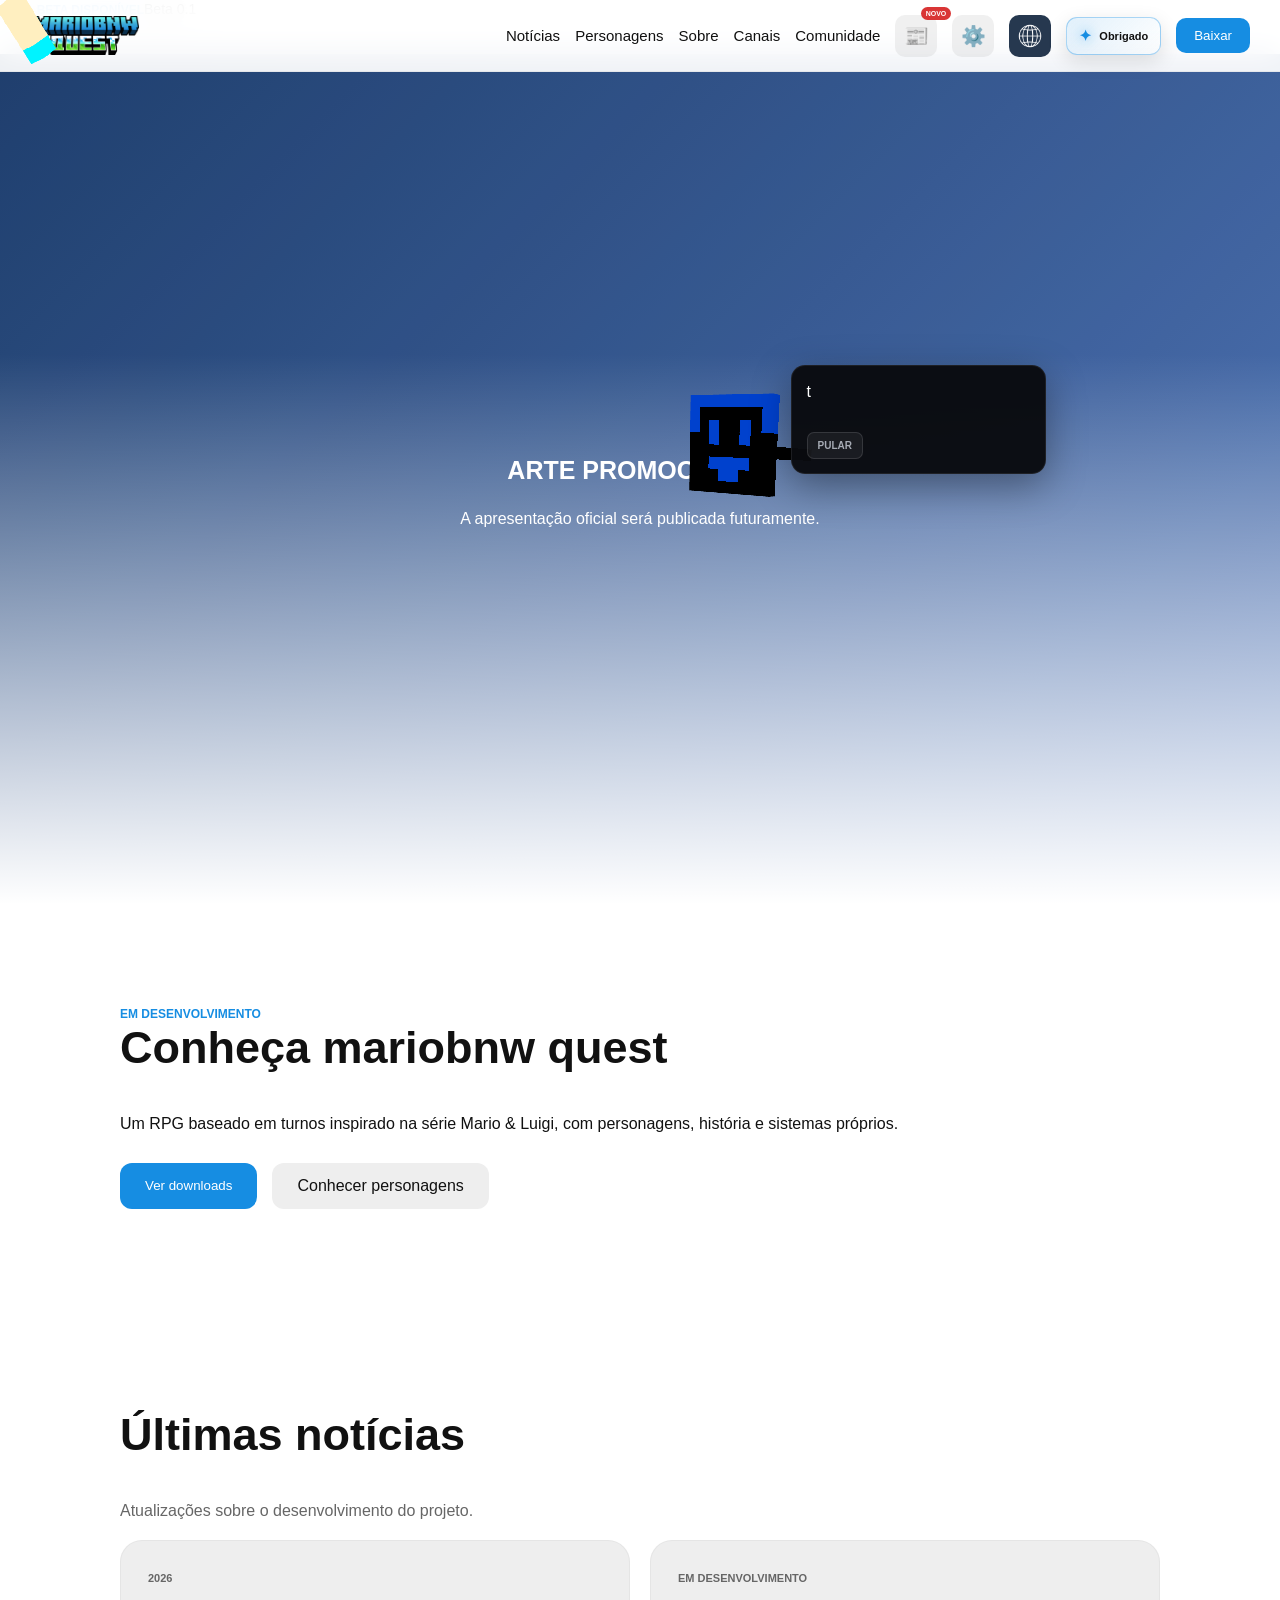
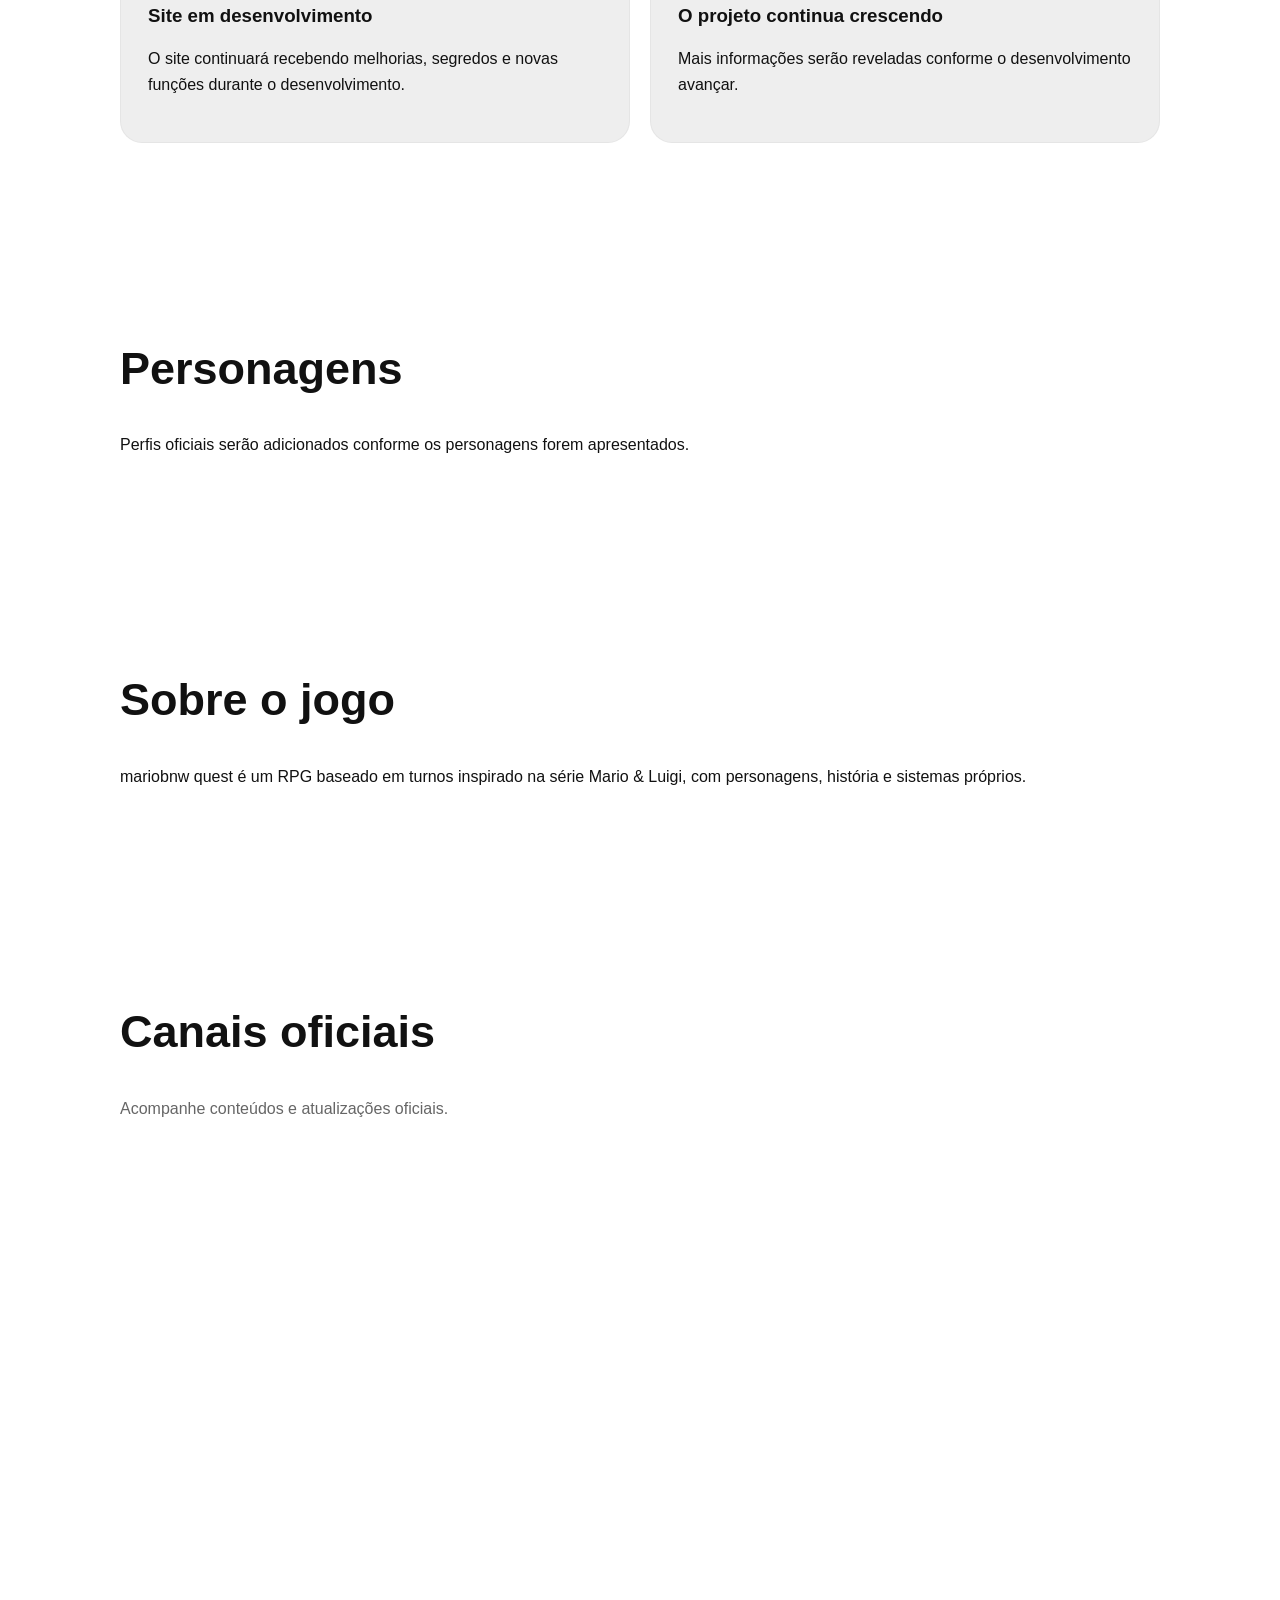
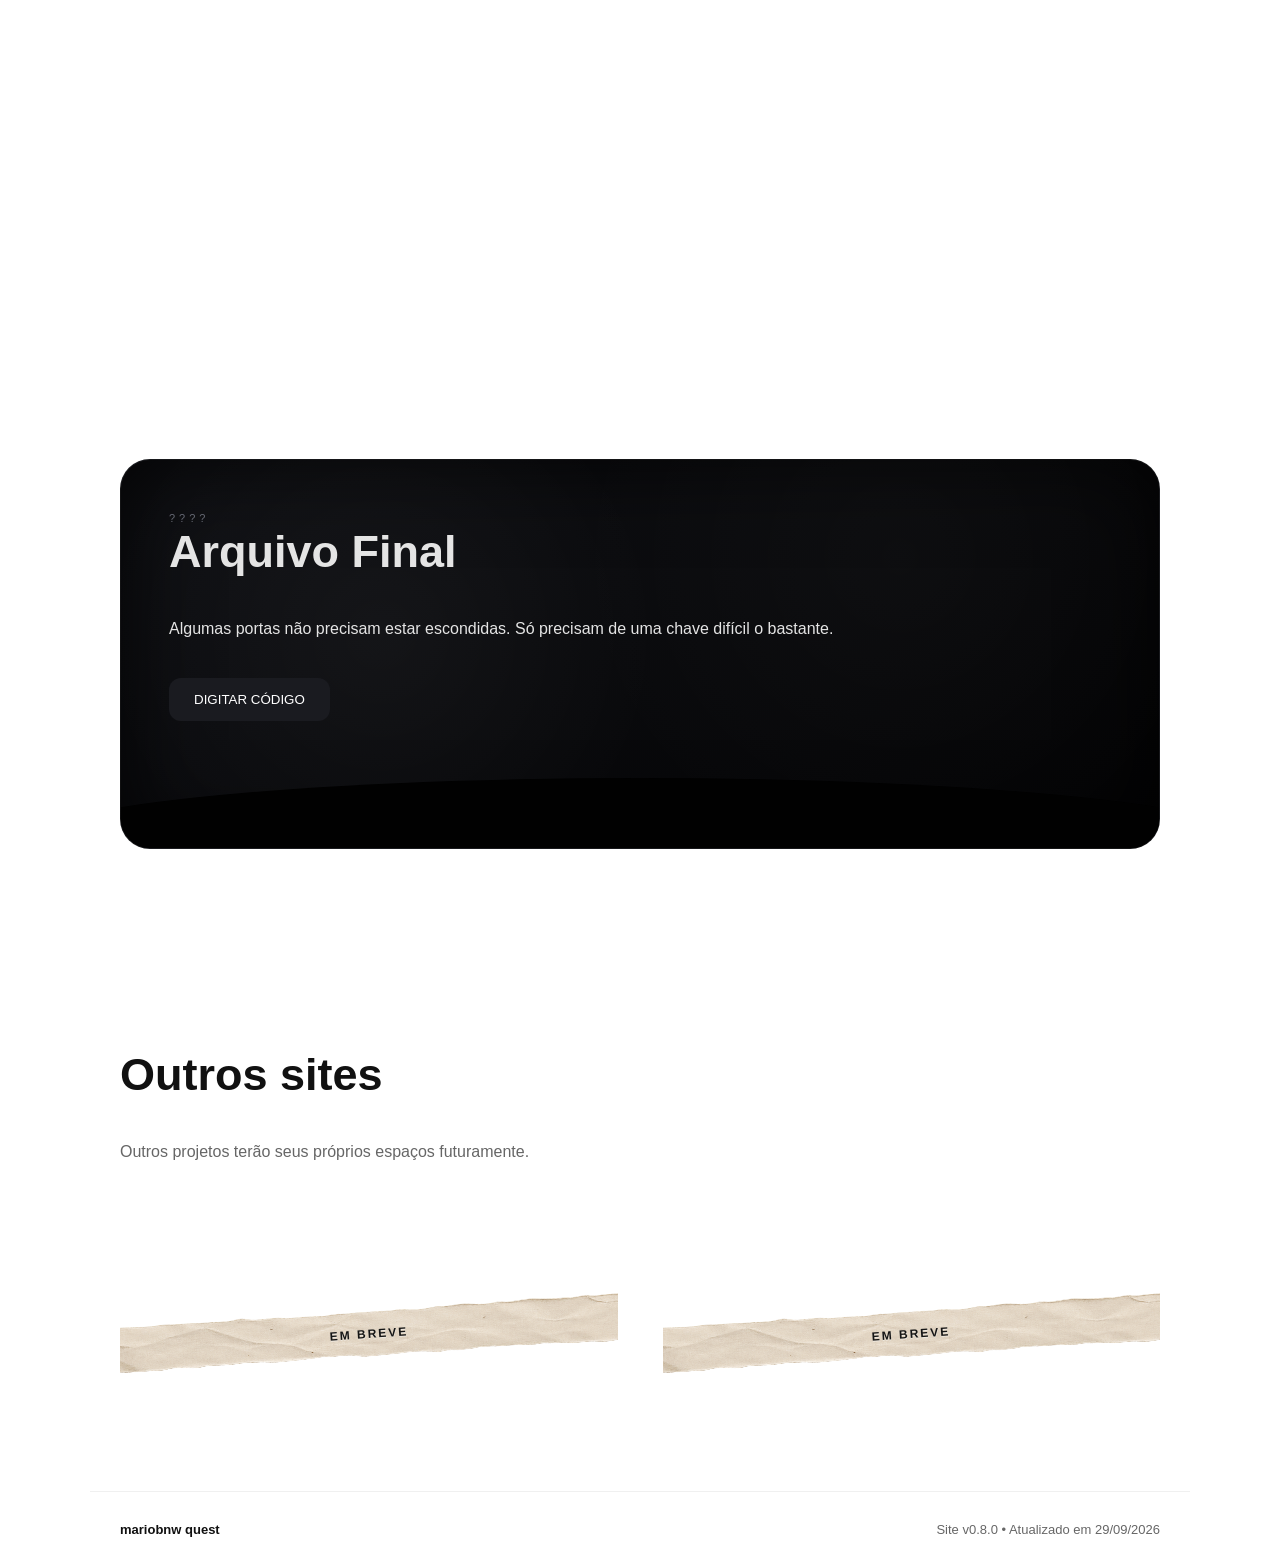
==== commit 4c7bbd7e: "Add files via upload" ====
--- a/index.html
+++ b/index.html
@@ -7,7 +7,7 @@
   <meta id="theme-color" name="theme-color" content="#168de2">
   <title>mariobnw quest</title>
   <link id="favicon" rel="icon" type="image/png" href="images/favicon-aberto.png">
-  <link rel="stylesheet" href="style.css?v=0.7.0">
+  <link rel="stylesheet" href="style.css?v=0.8.0">
 </head>
 <body>
   <div id="transicao-secreta" aria-hidden="true"></div>
@@ -32,8 +32,7 @@
     <a id="logo-link" class="logo-topo" href="#inicio" aria-label="Voltar ao início">
       <img id="logo-site" src="images/logo-topo.png" alt="mariobnw quest" draggable="false">
       <span id="fita-logo-uno" class="fita-logo-uno" aria-hidden="true">mario.uno</span>
-      <span id="logo-easter-text" class="logo-easter-text">Não tem nada demais aí :/</span>
-    </a>
+</a>
 
     <nav>
       <a href="#noticias" data-i18n="menuNoticias">Notícias</a>
@@ -59,10 +58,16 @@
         </div>
       </div>
 
-      <button id="abrir-obrigado" class="obrigado-nav oculto" type="button" data-i18n="obrigadoNav"><span class="obrigado-nav-icone">✦</span><span>Obrigado</span></button>
+      <button id="abrir-obrigado" class="obrigado-nav oculto" type="button" aria-label="Obrigado por fazer parte dessa história" title="Obrigado por fazer parte dessa história"><span class="obrigado-nav-icone">✦</span><span class="sr-only" data-i18n="obrigadoNav">Obrigado</span></button>
       <button id="abrir-downloads" class="menu-download" type="button" data-i18n="menuBaixar">Baixar</button>
     </nav>
   </header>
+
+  <!-- Aviso de nova beta -->
+  <div id="aviso-nova-beta" class="aviso-nova-beta oculto" aria-live="polite">
+    <div><strong data-i18n="novaBeta">NOVA BETA DISPONÍVEL</strong><span id="nova-beta-versao">Beta 0.1</span></div>
+    <button id="fechar-aviso-beta" type="button" aria-label="Fechar">×</button>
+  </div>
 
   <main id="conteudo-site">
     <section class="hero" id="inicio">
@@ -174,7 +179,7 @@
     <div class="rodape-identidade glitch-bne-alvo">
       <span class="nome-tematico"><span class="nome-bnw-original">mariobnw</span><span class="fita-uno">mario.uno</span></span> quest
     </div>
-    <span id="info-versao-site">Site v0.7.0 • Atualizado em 29/09/2026</span>
+    <span id="info-versao-site">Site v0.8.0 • Atualizado em 29/09/2026</span>
   </footer>
 
   <!-- Comunidade -->
@@ -206,16 +211,17 @@
         <article class="devlog-post devlog-atual" tabindex="0">
           <div class="devlog-resumo">
             <div class="devlog-linha"><span class="devlog-data">29/09/2026</span><span class="devlog-chip" data-i18n="novo">NOVO</span></div>
-            <h3>Site v0.7.0</h3><span class="devlog-seta">+</span>
-          </div>
-          <div class="devlog-detalhes"><p data-i18n="devlog070">Restauração completa da base, Arquivo Final refinado, carta física, 404/303 nova, erros reativos e vários polimentos de interação.</p>
-            <ul><li>Comunidade e Downloads completos preservados.</li><li>Mask congela atrás dos modais.</li><li>Tinta em tela inteira com conclusão em 20%.</li><li>Carta física saindo do envelope.</li><li>Diálogo BNE com sons e retrato.</li><li>Cursor e 303 com glitches do BNE.</li></ul>
+            <h3>Site v0.8.0</h3><span class="devlog-seta">+</span>
+          </div>
+          <div class="devlog-detalhes"><p data-i18n="devlog080">Downloads e Devlog ampliados, diálogos refinados, mobile melhorado, mais personalização por tema e várias melhorias de interface.</p>
+            <div class="devlog-categorias"><section><strong data-i18n="novidades">Novidades</strong><p data-i18n="dev080Novidades">Downloads mais completos, novas reações e melhorias por tema.</p></section><section><strong data-i18n="correcoes">Correções</strong><p data-i18n="dev080Correcoes">Correções de modais, áudio, tradução, carta, cursor e navegação.</p></section><section><strong data-i18n="visual">Visual</strong><p data-i18n="dev080Visual">Polimentos de interface, mobile, Devlog e animações.</p></section><section><strong data-i18n="audio">Áudio</strong><p data-i18n="dev080Audio">Sistema de fala do BNW refinado e ajustes de efeitos sonoros.</p></section></div>
           </div>
         </article>
 
         <button id="mostrar-devlogs-antigos" class="botao botao-devlogs-antigos" type="button" data-i18n="mostrarVersoes">Mostrar versões anteriores</button>
         <div id="devlogs-antigos" class="devlogs-antigos">
-          <article class="devlog-post" tabindex="0"><div class="devlog-resumo"><span class="devlog-data">29/09/2026</span><h3>Site v0.6.0</h3><span class="devlog-seta">+</span></div><div class="devlog-detalhes"><p data-i18n="devlog060">Arquivo Final ampliado, diálogo do BNE reformulado, tema mariobne mais vivo, carta de mario.uno e novas recompensas pós-segredo.</p></div></article>
+          <article class="devlog-post" tabindex="0"><div class="devlog-resumo"><span class="devlog-data">29/09/2026</span><h3>Site v0.7.0</h3><span class="devlog-seta">+</span></div><div class="devlog-detalhes"><p data-i18n="devlog070">Correções gerais, melhorias de interface e refinamentos no Arquivo Final sem revelar seu conteúdo.</p></div></article>
+          <article class="devlog-post" tabindex="0"><div class="devlog-resumo"><span class="devlog-data">29/09/2026</span><h3>Site v0.6.0</h3><span class="devlog-seta">+</span></div><div class="devlog-detalhes"><p data-i18n="devlog060">Novos segredos, melhorias no sistema de temas, efeitos visuais adicionais e mudanças no Arquivo Final.</p></div></article>
           <article class="devlog-post" tabindex="0"><div class="devlog-resumo"><span class="devlog-data">29/09/2026</span><h3>Site v0.5.0</h3><span class="devlog-seta">+</span></div><div class="devlog-detalhes"><p data-i18n="devlog050">Arquivo Final reformulado, introdução melhorada, favicons/temas refinados, histórico restaurado e várias correções.</p></div></article>
           <article class="devlog-post" tabindex="0"><div class="devlog-resumo"><span class="devlog-data">29/09/2026</span><h3>Site v0.4.0</h3><span class="devlog-seta">+</span></div><div class="devlog-detalhes"><p data-i18n="devlog040">Arquivo Final, novos temas, fitas refeitas, introdução do site e sistema de código via Worker.</p></div></article>
           <article class="devlog-post" tabindex="0"><div class="devlog-resumo"><span class="devlog-data">28/09/2026</span><h3>Site v0.3.1</h3><span class="devlog-seta">+</span></div><div class="devlog-detalhes"><p data-i18n="devlog031">Página 404, Devlog, área de códigos e melhorias gerais.</p></div></article>
@@ -232,21 +238,42 @@
       <div class="modal-topo-fixo"><button id="fechar-downloads" class="fechar-modal fechar-downloads" type="button" aria-label="Fechar">×</button></div>
       <span class="modal-etiqueta" data-i18n="downloadsTitulo">DOWNLOADS</span>
       <h2 data-i18n="downloadsTitulo">Downloads</h2>
+      <p class="downloads-intro" data-i18n="downloadsIntro">Acompanhe builds, plataformas, testes e mudanças da demo.</p>
+
+      <section class="download-bloco download-versao-atual">
+        <div class="download-titulo-linha"><div><span class="download-kicker" data-i18n="versaoAtual">VERSÃO ATUAL</span><h3 id="download-beta-titulo">Demo Beta 0.1</h3></div><span id="download-status-chip" class="download-status-chip indisponivel" data-i18n="indisponivel">INDISPONÍVEL</span></div>
+        <div class="download-meta-grid">
+          <div><strong data-i18n="status">Status</strong><span data-i18n="emDesenvolvimentoCurto">Em desenvolvimento.</span></div>
+          <div><strong data-i18n="dataBuild">Data</strong><span id="download-data">—</span></div>
+          <div><strong data-i18n="tamanhoBuild">Tamanho</strong><span id="download-tamanho">—</span></div>
+          <div><strong data-i18n="buildLabel">Build</strong><span id="download-build">Ainda não criada</span></div>
+        </div>
+        <div class="progresso-demo"><div class="progresso-cabecalho"><strong data-i18n="progresso">Progresso</strong><span id="progresso-porcentagem">0%</span></div><div class="progresso-barra"><div id="progresso-preenchimento" class="progresso-preenchimento"></div></div></div>
+        <h4 data-i18n="plataformas">Plataformas</h4>
+        <div class="plataformas plataformas-detalhadas"><span>PC <small data-i18n="planejado">planejado</small></span><span>Android <small data-i18n="planejado">planejado</small></span><span>Linux <small data-i18n="naoTestado">não testado</small></span><span>macOS <small data-i18n="naoTestado">não testado</small></span></div>
+        <h4 data-i18n="objetivoBeta">Objetivo desta beta</h4>
+        <ul class="download-lista"><li data-i18n="objMovimento">Testar movimentação e controles.</li><li data-i18n="objInterface">Testar interface e fluxo básico.</li><li data-i18n="objSistemas">Validar os sistemas fundamentais da demo.</li></ul>
+        <h4 data-i18n="changelogCurto">Changelog curto</h4>
+        <ul class="download-lista"><li data-i18n="changelogSemBuild">A primeira build pública ainda não foi criada.</li></ul>
+        <h4 data-i18n="bugsConhecidos">Bugs conhecidos</h4><p data-i18n="nenhumRegistrado">Nenhum registrado ainda.</p>
+        <button id="botao-build-indisponivel" class="botao botao-bloqueado" type="button" data-i18n="indisponivel">INDISPONÍVEL</button>
+        <a id="botao-itchio" class="botao botao-principal oculto" href="#" target="_blank" rel="noopener noreferrer" data-i18n="baixarItch">BAIXAR NO ITCH.IO</a>
+      </section>
+
+      <section class="download-bloco">
+        <h3 data-i18n="dispositivosTestados">Dispositivos testados</h3>
+        <p data-i18n="testesAviso">Esta lista só muda quando um dispositivo é realmente testado.</p>
+        <div id="historico-testes" class="historico-testes">
+          <div class="teste-device"><strong>PC principal</strong><span>i3-10100 + RTX T1000</span><em data-i18n="naoTestado">Não testado</em></div>
+          <div class="teste-device"><strong>Galaxy Tab S10 FE+</strong><span>Android</span><em data-i18n="naoTestado">Não testado</em></div>
+          <div class="teste-device"><strong>Notebook</strong><span data-i18n="hardwareVariavel">Hardware variável</span><em data-i18n="naoTestado">Não testado</em></div>
+        </div>
+      </section>
 
       <section class="download-bloco">
         <h3 data-i18n="demoPublica">Demo pública</h3>
         <p data-i18n="demoIndisponivel">A demo pública ainda não está disponível.</p>
-        <div class="plataformas"><span>PC</span><span>Android</span><span>Linux</span><span>macOS</span></div>
         <button id="botao-demo-indisponivel" class="botao botao-bloqueado" type="button" data-i18n="indisponivel">INDISPONÍVEL</button>
-      </section>
-
-      <section class="download-bloco">
-        <h3>Demo Beta 0.1</h3>
-        <div class="progresso-demo">
-          <div class="progresso-cabecalho"><strong data-i18n="progresso">Progresso</strong><span id="progresso-porcentagem">0%</span></div>
-          <div class="progresso-barra"><div id="progresso-preenchimento" class="progresso-preenchimento"></div></div>
-        </div>
-        <button id="botao-build-indisponivel" class="botao botao-bloqueado" type="button" data-i18n="indisponivel">INDISPONÍVEL</button>
       </section>
     </div>
   </div>
@@ -261,6 +288,7 @@
       <div class="lista-configuracoes">
         <div class="config-item"><div><strong data-i18n="sons">Sons</strong><span data-i18n="sonsTexto">Sons e efeitos sonoros.</span></div><button id="toggle-som" class="toggle-config ativo" type="button">ON</button></div>
         <div class="config-item"><div><strong data-i18n="efeitos">Efeitos</strong><span data-i18n="efeitosTexto">Animações e efeitos visuais.</span></div><button id="toggle-efeitos" class="toggle-config ativo" type="button">ON</button></div>
+        <div class="config-item"><div><strong data-i18n="reduzirAnimacoes">Reduzir animações</strong><span data-i18n="reduzirAnimacoesTexto">Mantém os efeitos, mas diminui movimentos e glitches.</span></div><button id="toggle-reduzir-animacoes" class="toggle-config" type="button">OFF</button></div>
 
         <div class="config-item config-temas">
           <div class="config-temas-cabecalho"><strong data-i18n="temas">Temas</strong><span data-i18n="temasTexto">Escolha a identidade do site.</span></div>
@@ -277,7 +305,7 @@
           </div>
         </div>
       </div>
-      <div id="rodape-configuracoes" class="rodape-configuracoes">mariobnw quest • Site v0.7.0</div>
+      <div id="rodape-configuracoes" class="rodape-configuracoes">mariobnw quest • Site v0.8.0</div>
     </div>
   </div>
 
@@ -306,9 +334,8 @@
       <h1 id="nome-proximo-jogo">????</h1>
       <p data-i18n="corrompidaInicial">Tem alguma coisa escondida aqui.</p>
 
-      <div id="arquivo-restaurado" class="arquivo-restaurado carta-envelope">
-        <div id="papel-carta" class="papel-carta">
-          <img class="papel-textura" src="images/folha-de-papel.png" alt="" draggable="false">
+      <div id="arquivo-restaurado" class="arquivo-restaurado carta-papel-wrap">
+        <article id="papel-carta" class="papel-carta carta-uno">
           <div class="papel-conteudo">
             <div class="carta-carimbo">mario.uno quest</div>
             <p>mario.uno...</p>
@@ -335,8 +362,7 @@
             <p>então acho que agora é a sua vez.</p>
             <p class="assinatura-carta">-<button class="palavra-corrompida palavra-final" type="button">mariobnw</button></p>
           </div>
-        </div>
-        <img class="envelope-img" src="images/envelope-aberto.png" alt="Envelope" draggable="false">
+        </article>
       </div>
     </div>
 
@@ -394,6 +420,6 @@
 
   <div id="cursor-mao"><img id="cursor-imagem" src="images/mouse-normal.png" alt="" draggable="false"></div>
 
-  <script src="script.js?v=0.7.0"></script>
+  <script src="script.js?v=0.8.0"></script>
 </body>
 </html>
--- a/style.css
+++ b/style.css
@@ -917,7 +917,7 @@
 }
 
 /* =========================================================
-   v0.7.0 — POLIMENTO / RESTAURAÇÕES
+   v0.8.0 — BASE RESTAURADA / POLIMENTO
 ========================================================= */
 
 /* Scroll continua funcionando, mas sem a barra visual */
@@ -1276,3 +1276,4 @@
   .dialogo-bne-caixa { flex-direction: column; gap: 12px; }
   .retrato-bne { width: 48px; height: 48px; }
 }
+\n\n/* ==========================================\n   v0.8.0 — overrides finais\n========================================== */\n.sr-only{position:absolute!important;width:1px!important;height:1px!important;padding:0!important;margin:-1px!important;overflow:hidden!important;clip:rect(0,0,0,0)!important;white-space:nowrap!important;border:0!important}\n.logo-easter-text,.logo-topo.easter .logo-easter-text{display:none!important}\n.obrigado-nav{width:42px!important;height:42px!important;min-width:42px!important;max-width:42px!important;padding:0!important;display:flex;align-items:center;justify-content:center;border:1px solid rgba(var(--tema-rgb),.28);border-radius:10px;background:rgba(var(--tema-rgb),.08);overflow:hidden;flex:0 0 42px}\n.obrigado-nav-icone{font-size:21px!important;line-height:1;color:var(--tema)}\n.aviso-nova-beta{position:fixed;top:82px;left:50%;transform:translateX(-50%);z-index:8500;display:flex;align-items:center;gap:20px;min-width:min(92vw,520px);padding:14px 18px;background:#11151d;color:#fff;border:1px solid rgba(var(--tema-rgb),.35);border-radius:14px;box-shadow:0 16px 50px rgba(0,0,0,.35)}\n.aviso-nova-beta>div{display:flex;flex-direction:column;gap:2px;flex:1}.aviso-nova-beta strong{font-size:12px;color:var(--tema)}.aviso-nova-beta span{font-size:14px}.aviso-nova-beta button{width:36px;height:36px;border:0;border-radius:50%;background:rgba(255,255,255,.08);color:#fff;font-size:22px}\n.downloads-intro{color:#9298a5}.download-titulo-linha{display:flex;align-items:flex-start;justify-content:space-between;gap:18px}.download-kicker{display:block;color:var(--tema);font-size:10px;font-weight:800;letter-spacing:1.5px}.download-status-chip{padding:7px 10px;border-radius:999px;font-size:10px;font-weight:800}.download-status-chip.indisponivel{background:#2a2c32;color:#a3a7af}.download-meta-grid{display:grid;grid-template-columns:repeat(4,1fr);gap:10px;margin:18px 0}.download-meta-grid>div{display:flex;flex-direction:column;gap:4px;padding:12px;background:#0f1218;border-radius:12px}.download-meta-grid strong{font-size:10px;color:#858b98;text-transform:uppercase}.download-meta-grid span{font-size:13px}.plataformas-detalhadas span{display:flex!important;flex-direction:column;gap:2px}.plataformas-detalhadas small{font-size:9px;opacity:.65}.download-lista{margin:8px 0 20px;padding-left:20px;color:#b8bdc8;line-height:1.6}.historico-testes{display:grid;gap:10px}.teste-device{display:grid;grid-template-columns:1.2fr 1fr auto;align-items:center;gap:12px;padding:12px 14px;background:#0f1218;border-radius:12px}.teste-device span{color:#8d93a0;font-size:12px}.teste-device em{font-style:normal;font-size:10px;padding:5px 8px;background:#252832;border-radius:999px}.dev-info-grid{display:grid;grid-template-columns:repeat(3,1fr);gap:16px;margin-top:26px}.dev-info-card{display:flex;flex-direction:column;gap:8px}.dev-info-card strong{color:var(--tema);font-size:11px;text-transform:uppercase}.devlog-categorias{display:grid;grid-template-columns:repeat(2,1fr);gap:10px}.devlog-categorias section{padding:12px;background:#10131a;border-radius:12px}.devlog-categorias strong{color:var(--tema);font-size:11px}.devlog-categorias p{margin:6px 0 0;color:#a9afba;font-size:13px;line-height:1.45}\n/* papel único, sem envelope */\n.arquivo-restaurado.carta-papel-wrap{position:relative;width:min(760px,94vw);height:auto;min-height:0;margin:100px auto 120px;overflow:visible;display:block}\n.papel-carta.carta-uno{position:relative;left:auto;bottom:auto;width:min(720px,90vw);height:auto;min-height:1100px;margin:0 auto;padding:74px 68px 96px;background:url("images/folha-de-papel.png") center top/100% 100% no-repeat;opacity:0;transform:translateY(82px) scale(.965) rotate(-.25deg);filter:drop-shadow(0 22px 30px rgba(0,0,0,.45));transition:opacity 1s ease,transform 1.15s cubic-bezier(.2,.8,.2,1);z-index:1}\n.pagina-corrompida.limpa .papel-carta.carta-uno{opacity:1;transform:translateY(0) scale(1) rotate(-.25deg)}\n.papel-carta .papel-conteudo{position:relative;inset:auto;padding:0;overflow:visible;color:#282219;font-size:16px;line-height:1.75;z-index:2}.papel-carta .papel-conteudo p,.papel-carta .papel-conteudo blockquote{color:#282219}.envelope-img,.papel-textura{display:none!important}\n/* diálogo central com fade lento */\n.dialogo-bne{position:fixed!important;inset:0!important;display:flex!important;align-items:center!important;justify-content:center!important;padding:24px!important;background:rgba(0,0,0,.96)!important;opacity:0!important;visibility:hidden!important;pointer-events:none!important;z-index:100000!important;transition:opacity 1.6s ease,visibility 1.6s ease!important}\n.dialogo-bne.aberto{opacity:1!important;visibility:visible!important;pointer-events:auto!important}.dialogo-bne-caixa{width:min(680px,92vw)!important;margin:0!important;align-items:center!important;transform:translateY(14px) scale(.97);transition:transform 1.6s ease}.dialogo-bne.aberto .dialogo-bne-caixa{transform:translateY(0) scale(1)}.retrato-bne{opacity:0;transform:scale(.82);transition:opacity 1.8s ease,transform 1.8s ease}.dialogo-bne.aberto .retrato-bne.visivel{opacity:1;transform:scale(1)}\n/* tema uno mais distinto, BNW sutil */\nhtml[data-tema="mario.uno"] .botao:hover,html[data-tema="mario.uno"] .card:hover{box-shadow:0 0 0 1px rgba(var(--tema-rgb),.28),0 12px 30px rgba(var(--tema-rgb),.08)}\nhtml[data-tema="mario.uno"] .conteudo h2{letter-spacing:-.6px}\nhtml[data-tema="mariobnw"] .card:hover{transform:translateY(-2px)}html[data-tema="mariobnw"] #logo-site{animation:bnwLogoRespira 6s ease-in-out infinite}@keyframes bnwLogoRespira{50%{transform:translateY(-1px) scale(1.006)}}\n/* reduzir animações */\nbody.reduzir-animacoes *,body.reduzir-animacoes *::before,body.reduzir-animacoes *::after{animation-duration:.001ms!important;animation-iteration-count:1!important;transition-duration:.12s!important;scroll-behavior:auto!important}\nbody.reduzir-animacoes .logo-particula{display:none!important}\n@media(max-width:760px){.download-meta-grid{grid-template-columns:repeat(2,1fr)}.teste-device{grid-template-columns:1fr;gap:4px}.dev-info-grid,.devlog-categorias{grid-template-columns:1fr}.papel-carta.carta-uno{width:92vw;min-height:1180px;padding:58px 38px 78px;transform:translateY(54px) scale(.98) rotate(-.15deg)}.dialogo-bne{padding:18px!important}.dialogo-bne-caixa{flex-direction:column!important;align-items:flex-start!important}.obrigado-nav{width:42px!important;max-width:42px!important}}\n
